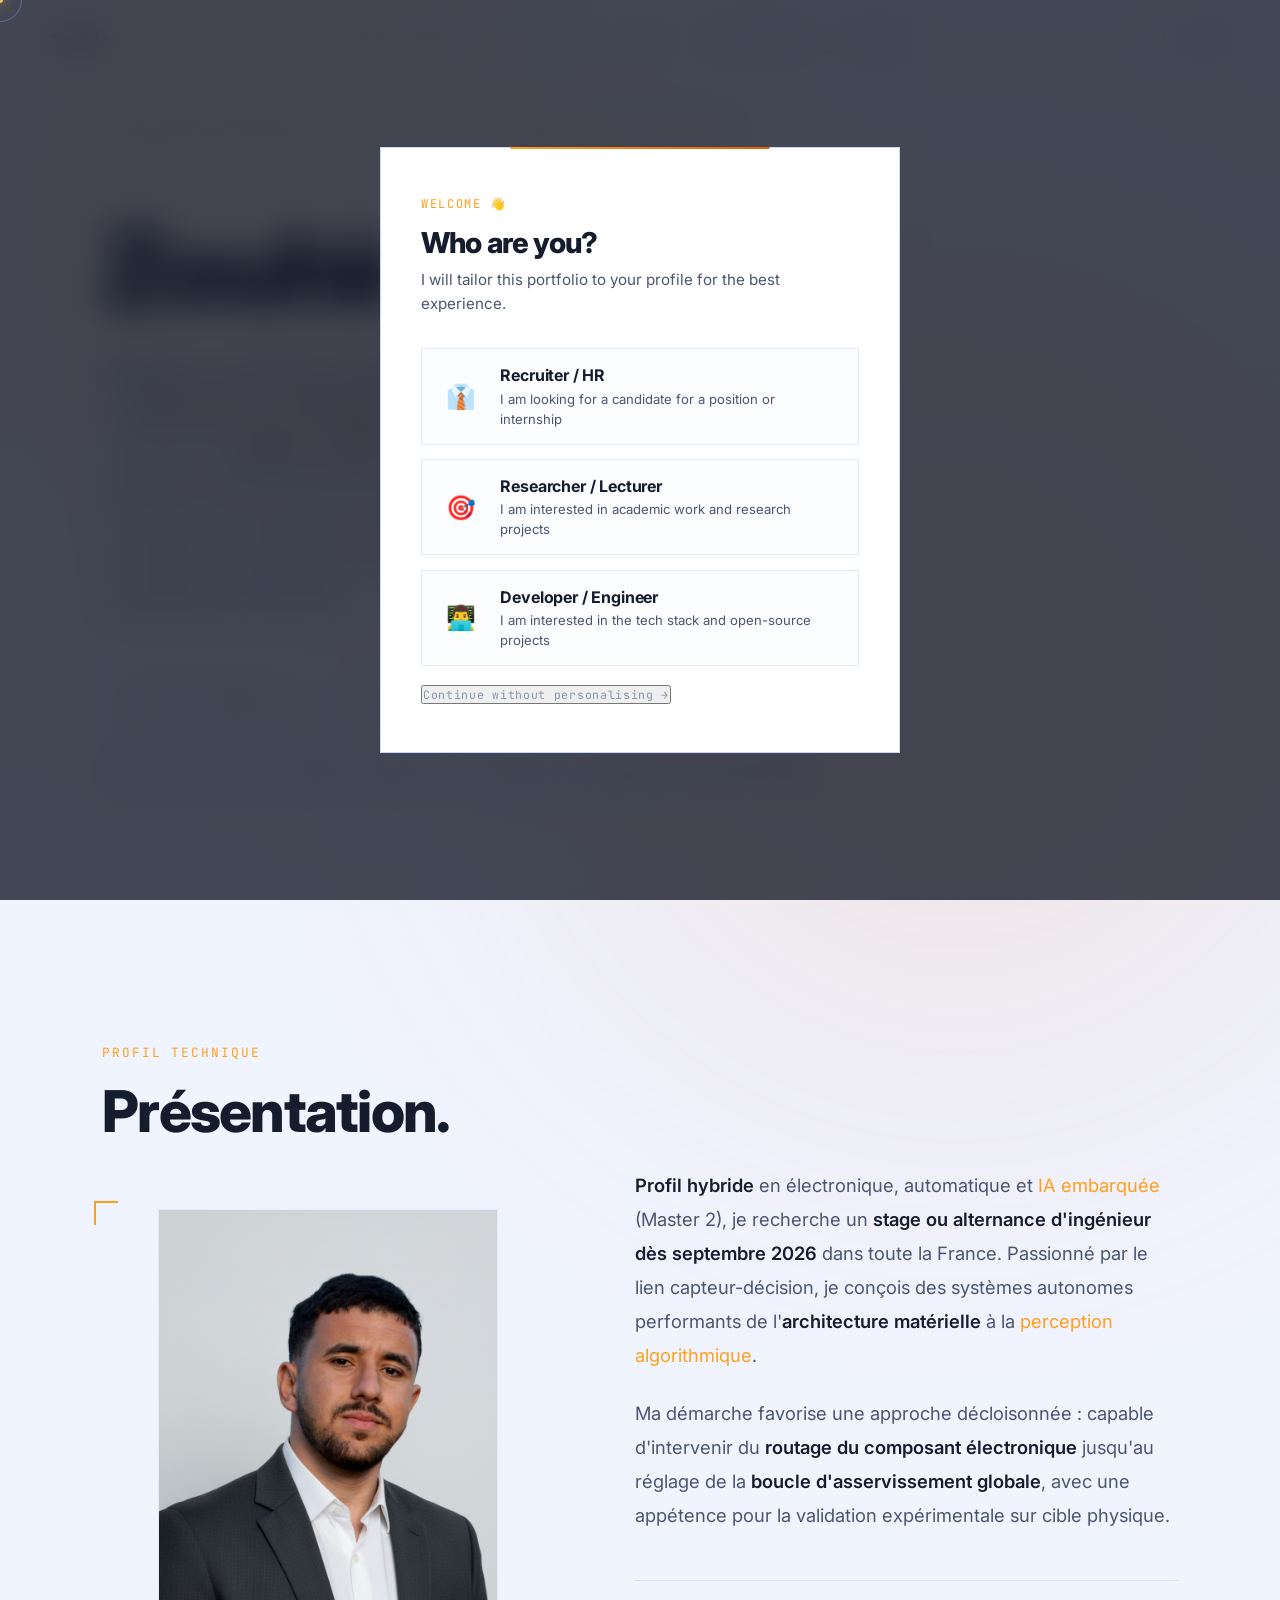
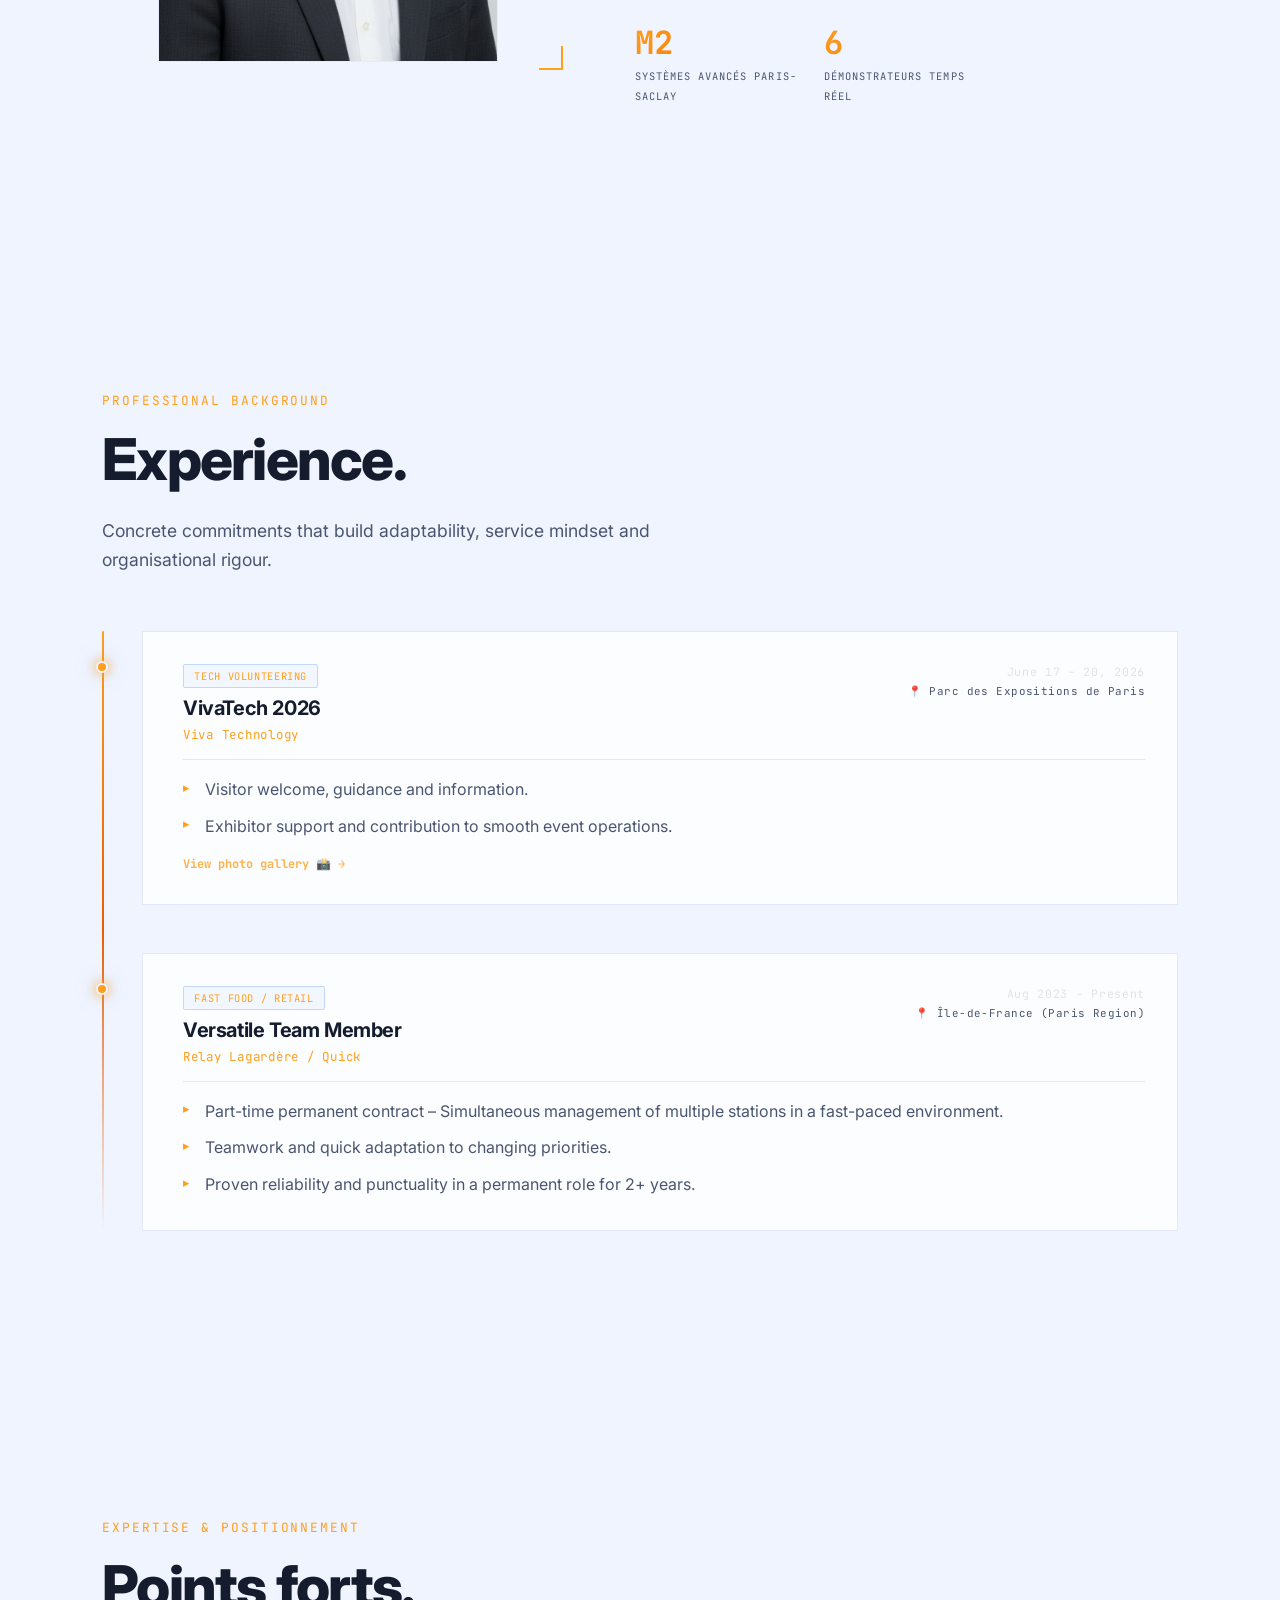
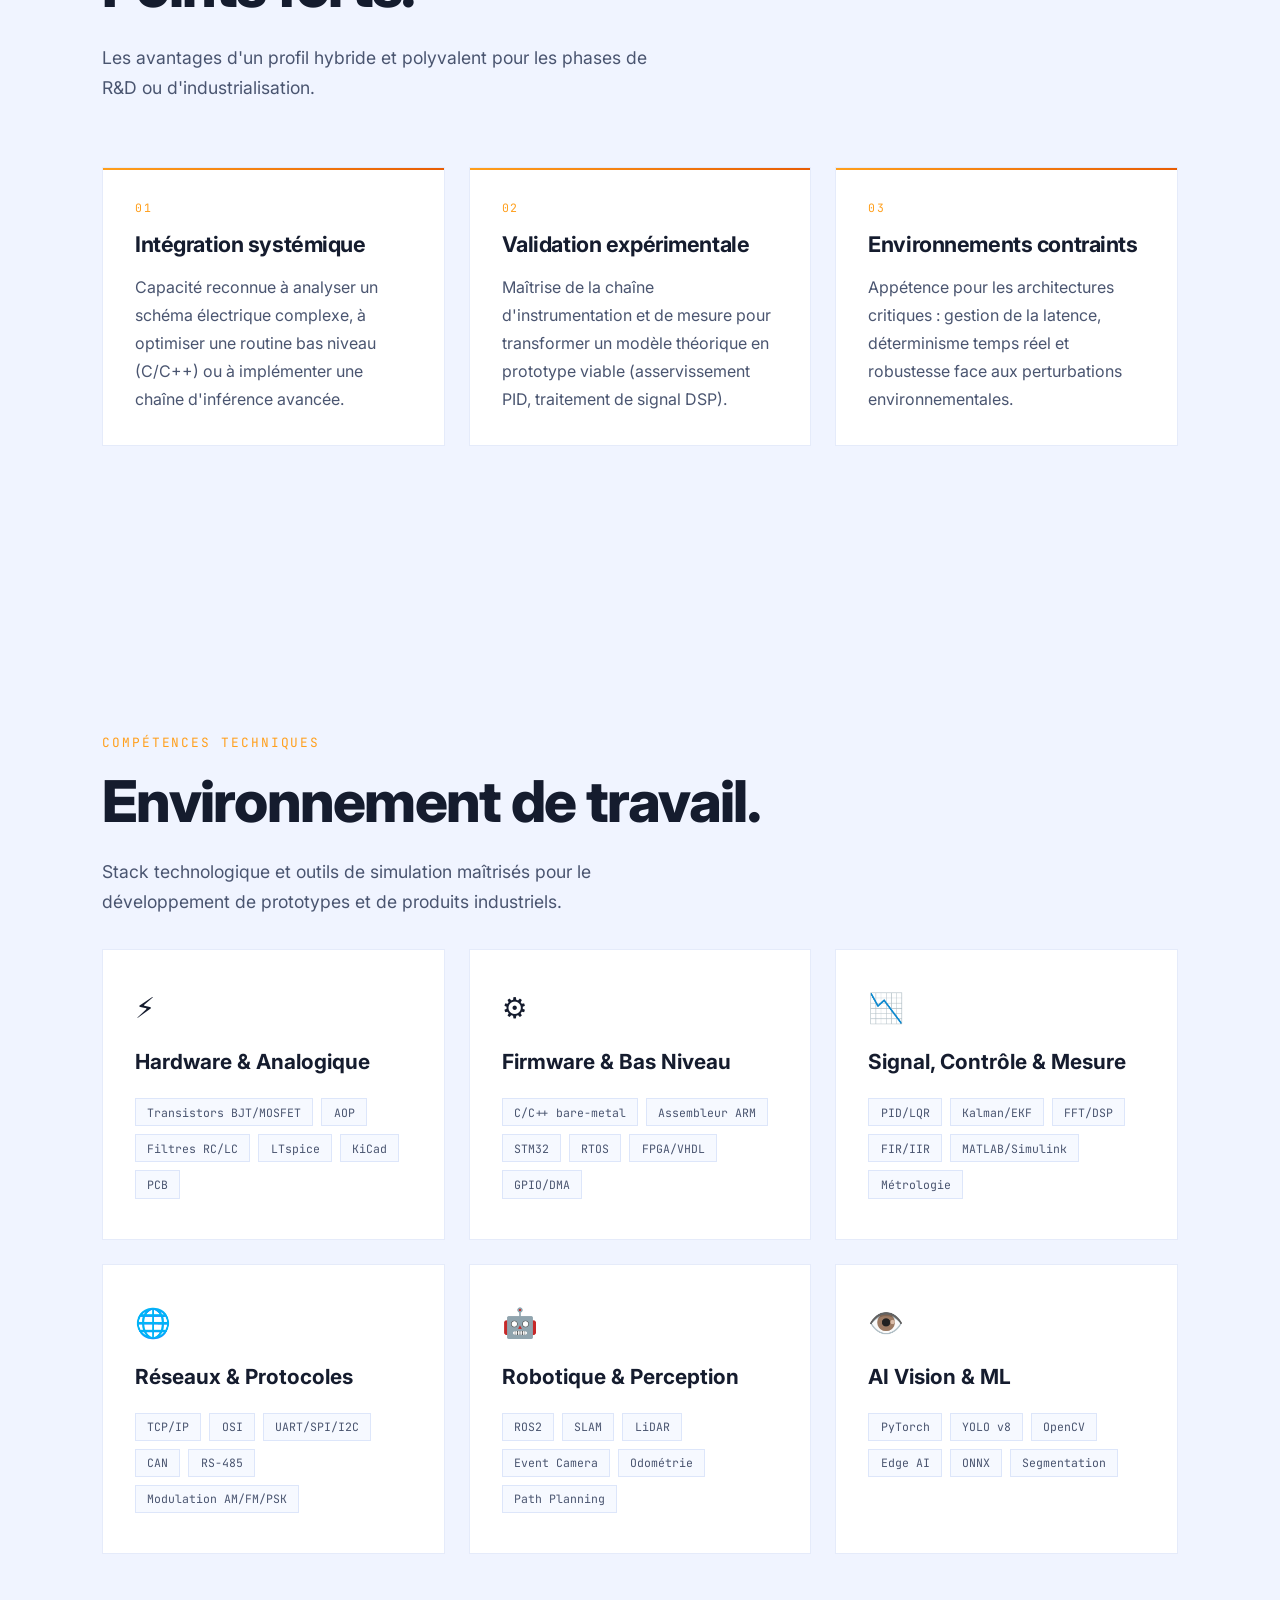
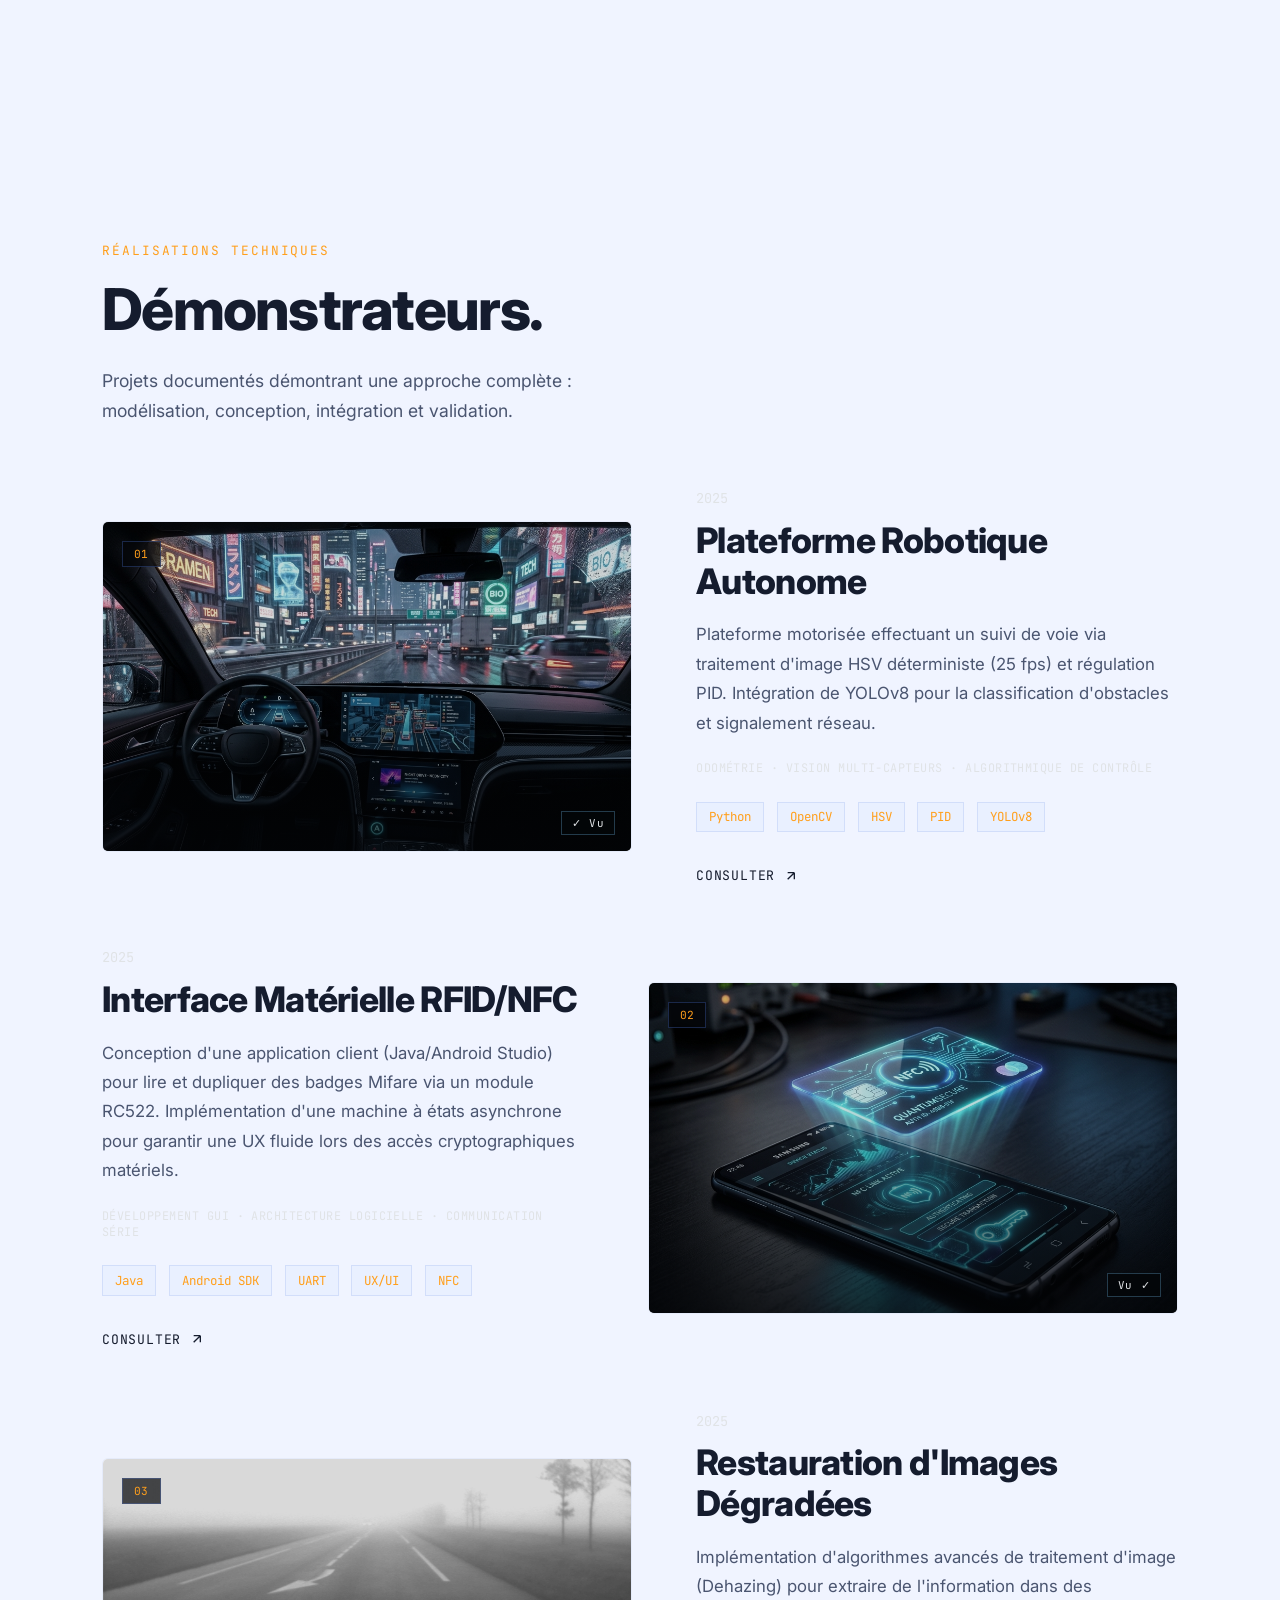
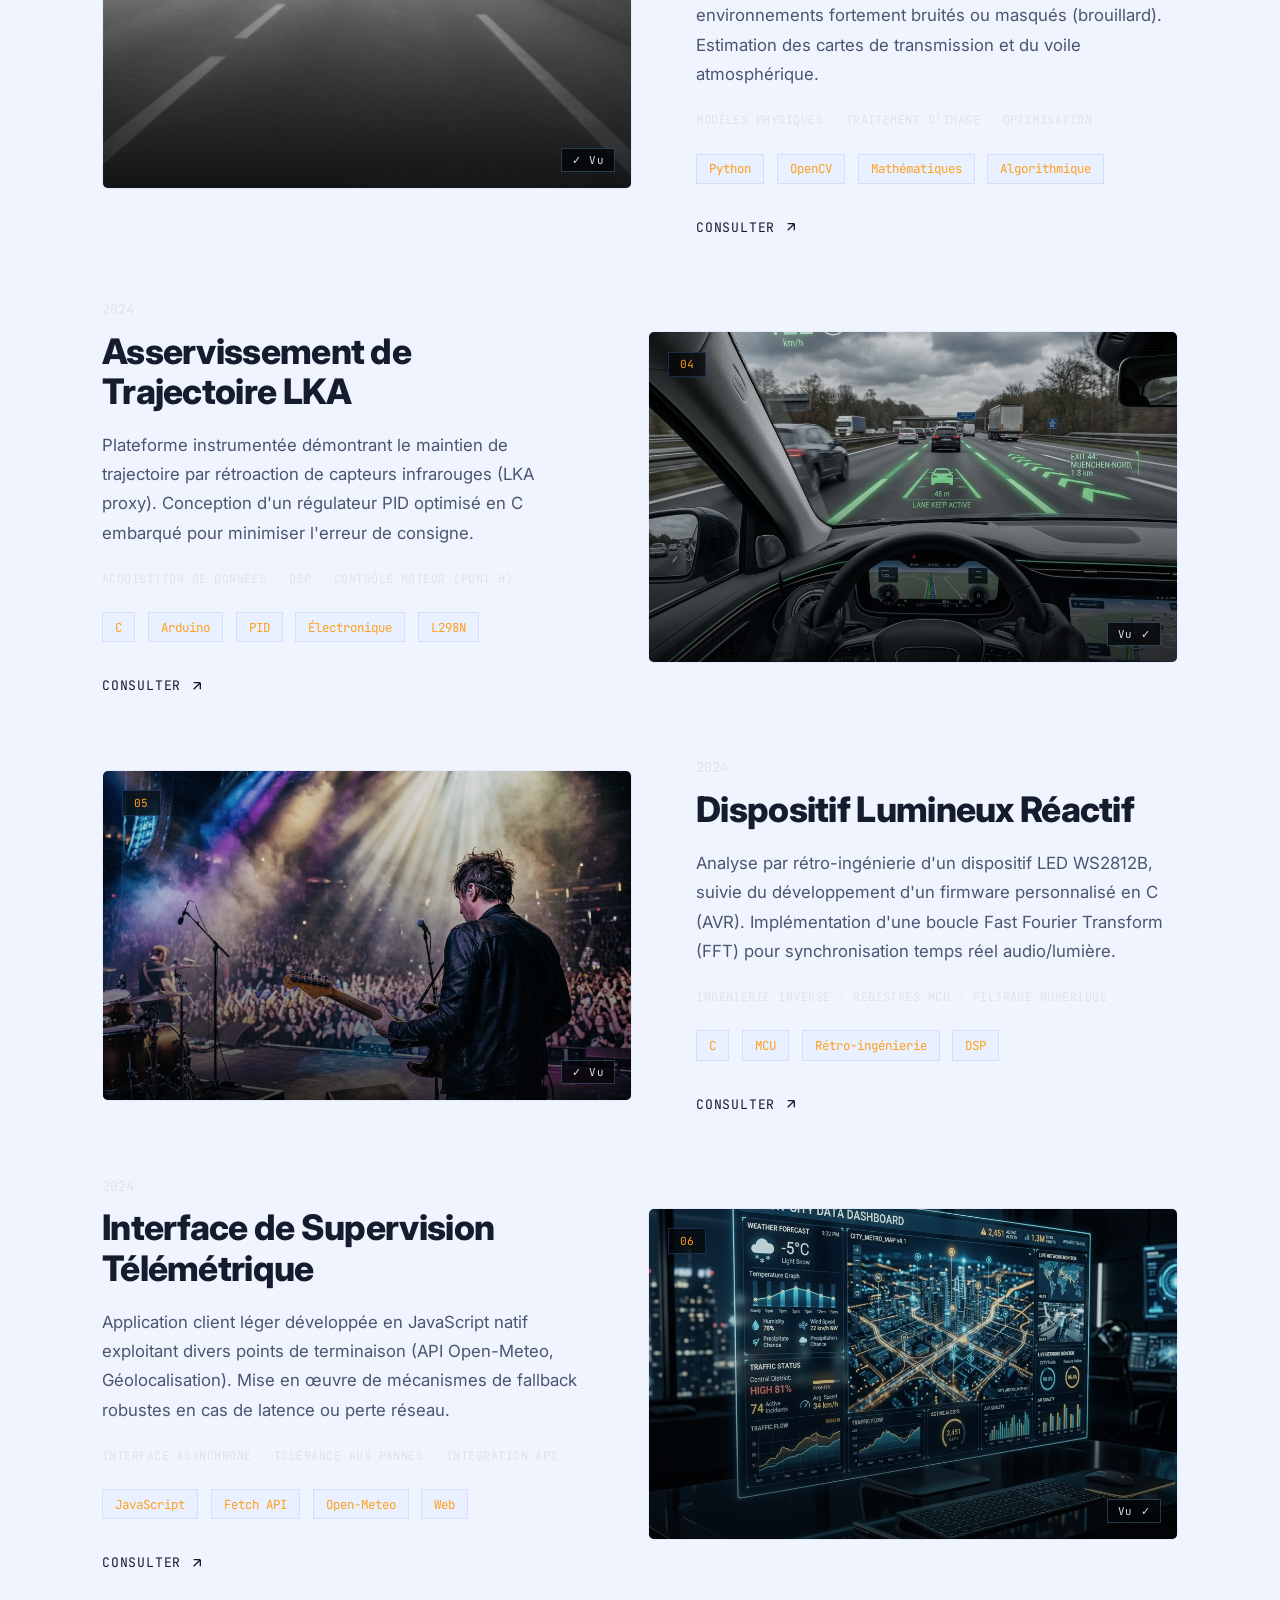
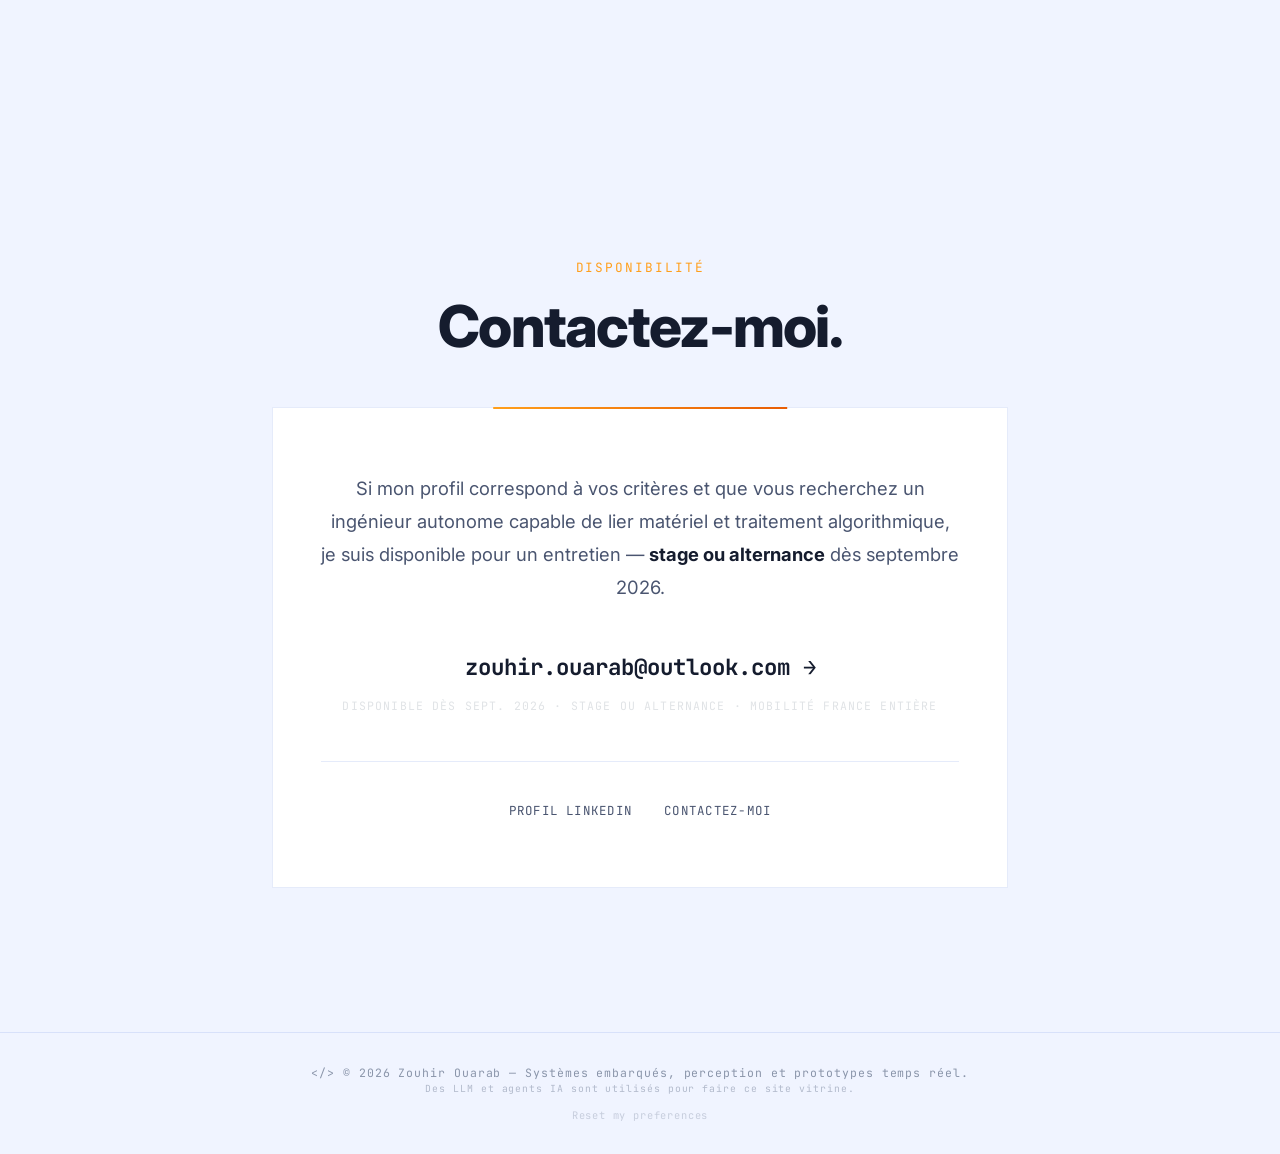
==== index.html @ 16871c66 "Profile update" ====
<!DOCTYPE html>
<html lang="fr">
<head>
<meta charset="UTF-8">
<meta name="viewport" content="width=device-width, initial-scale=1.0">
<title>Zouhir Ouarab | Stage & Alternance ingénieur embarqué, IA & robotique — Disponible sept. 2026</title>
<meta name="description" content="Zouhir Ouarab — M2 Électronique, Automatique & IA embarquée (Paris-Saclay). Recherche stage ou alternance ingénieur dès septembre 2026 partout en France. Systèmes embarqués, robotique, perception IA.">
<link rel="preconnect" href="https://fonts.googleapis.com">
<link rel="preconnect" href="https://fonts.gstatic.com" crossorigin>
<link href="https://fonts.googleapis.com/css2?family=Inter:wght@300;400;500;600;700;800;900&family=JetBrains+Mono:wght@400;500;700&display=swap" rel="stylesheet">
<style>
/*──── RESET & TOKENS ────*/
*,*::before,*::after{margin:0;padding:0;box-sizing:border-box}
:root{
  --bg:#111315;--surface:#1c1f24;--surface2:#2b2f36;
  --border:rgba(255,159,28,.15);--border2:rgba(255,159,28,.3);
  --text:#f0f2f5;--dim:#8b949e;--dim2:#484f58;
  --cyan:#ff9f1c;--green:#e0e3e6;--purple:#e85d04;
  --glow:rgba(255,159,28,.15);--glow2:rgba(232,93,4,.1);
  --grad:linear-gradient(135deg,var(--cyan),var(--purple));
  --grad2:linear-gradient(135deg,var(--cyan),var(--green));
  --sans:'Inter',system-ui,sans-serif;
  --mono:'JetBrains Mono',monospace;
  --ease:cubic-bezier(.16,1,.3,1);
  --ease2:cubic-bezier(.77,0,.175,1);
}
html{scroll-behavior:smooth;scrollbar-width:thin;scrollbar-color:var(--dim2) var(--bg)}
::-webkit-scrollbar{width:6px}
::-webkit-scrollbar-track{background:var(--bg)}
::-webkit-scrollbar-thumb{background:var(--dim2);border-radius:3px}
body{font-family:var(--sans);background:var(--bg);color:var(--text);overflow-x:hidden;cursor:none;-webkit-font-smoothing:antialiased}
a{color:inherit;text-decoration:none}
img{display:block;max-width:100%}
::selection{background:rgba(80,144,240,.3);color:#fff}
a:focus-visible,button:focus-visible{outline:2px solid var(--cyan);outline-offset:4px}

/*──── CURSOR ────*/
.cur{position:fixed;top:0;left:0;pointer-events:none;z-index:9999;mix-blend-mode:screen}
.cur-dot{width:6px;height:6px;background:var(--cyan);border-radius:50%;transform:translate(-50%,-50%);box-shadow:0 0 12px var(--cyan)}
.cur-ring{width:44px;height:44px;border:1.5px solid rgba(80,144,240,.4);border-radius:50%;transform:translate(-50%,-50%);transition:width .25s var(--ease),height .25s var(--ease),border-color .3s,background .3s}
.cur-ring.hover{width:72px;height:72px;border-color:var(--cyan);background:rgba(80,144,240,.08)}

/*──── CANVAS BG ────*/
#particles{position:fixed;inset:0;z-index:0;opacity:.6}
.noise{position:fixed;inset:0;z-index:1;pointer-events:none;opacity:.03;background-image:url("data:image/svg+xml,%3Csvg viewBox='0 0 200 200' xmlns='http://www.w3.org/2000/svg'%3E%3Cfilter id='n'%3E%3CfeTurbulence type='fractalNoise' baseFrequency='0.9' numOctaves='4' stitchTiles='stitch'/%3E%3C/filter%3E%3Crect width='100%25' height='100%25' filter='url(%23n)' opacity='1'/%3E%3C/svg%3E")}
.glow-orb{position:fixed;width:800px;height:800px;border-radius:50%;filter:blur(150px);pointer-events:none;z-index:0;opacity:.15;animation:float 20s infinite ease-in-out}
.glow-orb.a{top:-20%;left:-10%;background:var(--cyan);animation-delay:0s}
.glow-orb.b{bottom:-25%;right:-10%;background:var(--purple);animation-delay:-5s;width:900px;height:900px}
@keyframes float{0%,100%{transform:translate(0,0) scale(1)}33%{transform:translate(5%,10%) scale(1.1)}66%{transform:translate(-5%,15%) scale(0.9)}}

/*──── NAV ────*/
nav{position:fixed;top:0;left:0;right:0;z-index:100;padding:1.5rem 3rem;display:flex;align-items:center;justify-content:space-between;transition:background .4s,backdrop-filter .4s,padding .3s}
nav.scrolled{background:rgba(21,28,46,.92);backdrop-filter:blur(20px);padding:1rem 3rem;border-bottom:1px solid var(--border)}
.nav-logo{font-family:var(--mono);font-weight:700;font-size:1.1rem;letter-spacing:-.02em;color:var(--text)}
.nav-logo span{color:var(--cyan)}
.nav-links{display:flex;gap:2.5rem;list-style:none}
.nav-links a{font-family:var(--mono);font-size:.75rem;letter-spacing:.08em;text-transform:uppercase;color:var(--dim);transition:color .3s;padding:.5rem 0;position:relative}
.nav-links a::after{content:'';position:absolute;bottom:0;left:0;width:100%;height:1px;background:var(--cyan);transform:scaleX(0);transform-origin:right;transition:transform .4s var(--ease)}
.nav-links a:hover{color:var(--text)}
.nav-links a:hover::after{transform:scaleX(1);transform-origin:left}
.burger{display:none;flex-direction:column;gap:5px;background:none;border:none;padding:6px;cursor:none;z-index:200}
.burger span{display:block;width:24px;height:1.5px;background:var(--text);transition:transform .35s var(--ease),opacity .25s}
.burger.open span:nth-child(1){transform:translateY(6.5px) rotate(45deg)}
.burger.open span:nth-child(2){opacity:0;transform:scaleX(0)}
.burger.open span:nth-child(3){transform:translateY(-6.5px) rotate(-45deg)}
.mob-drawer{position:fixed;inset:0;z-index:150;background:rgba(21,28,46,.96);backdrop-filter:blur(30px);display:flex;flex-direction:column;align-items:center;justify-content:center;gap:2rem;opacity:0;pointer-events:none;transition:opacity .4s}
.mob-drawer.open{opacity:1;pointer-events:all}
.mob-drawer a{font-family:var(--mono);font-size:1.8rem;font-weight:700;letter-spacing:.05em;color:var(--text);transition:color .3s}
.mob-drawer a:hover{color:var(--cyan)}

/*──── LAYOUT ────*/
.container{max-width:1140px;margin:0 auto;padding:0 2rem}
section{position:relative;z-index:2;padding:9rem 0}
.sec-tag{font-family:var(--mono);font-size:.8rem;color:var(--cyan);letter-spacing:.15em;text-transform:uppercase;margin-bottom:1.2rem}
.sec-title{font-size:clamp(2.2rem,5vw,3.6rem);font-weight:800;letter-spacing:-.03em;line-height:1.1;margin-bottom:1.5rem}
.sec-desc{font-size:1.1rem;color:var(--dim);max-width:550px;line-height:1.7}

/*──── REVEAL ────*/
.rv{opacity:0;transform:translateY(40px);transition:opacity .9s var(--ease),transform .9s var(--ease)}
.rv.vis{opacity:1;transform:translateY(0)}
.rv-d1{transition-delay:.1s}.rv-d2{transition-delay:.2s}.rv-d3{transition-delay:.3s}
.rv-d4{transition-delay:.4s}.rv-d5{transition-delay:.5s}

/*──── HERO ────*/
#hero{min-height:100vh;display:flex;align-items:center;padding:0}
.hero-inner{width:100%}
.hero-badge{display:inline-flex;align-items:center;gap:.7rem;padding:.55rem 1.2rem;border:1px solid var(--border2);border-radius:100px;font-family:var(--mono);font-size:.78rem;color:var(--cyan);margin-bottom:2.5rem;background:rgba(80,144,240,.05)}
.hero-pulse{width:8px;height:8px;background:var(--cyan);border-radius:50%;box-shadow:0 0 10px var(--cyan);animation:pulse 2s infinite}
@keyframes pulse{0%,100%{box-shadow:0 0 0 0 rgba(80,144,240,.4)}50%{box-shadow:0 0 0 10px rgba(80,144,240,0)}}
.hero-title{font-size:clamp(3rem,8vw,6.5rem);font-weight:900;letter-spacing:-.04em;line-height:.95;margin-bottom:2rem}
.hero-title .accent{background:var(--grad);-webkit-background-clip:text;-webkit-text-fill-color:transparent;background-clip:text}
.hero-kicker{font-family:var(--mono);font-size:.78rem;letter-spacing:.12em;text-transform:uppercase;color:var(--green);margin-bottom:1rem}
.hero-sub{font-size:clamp(1rem,2vw,1.35rem);color:var(--dim);max-width:580px;line-height:1.8;margin-bottom:3.5rem}
.hero-sub em{color:var(--text);font-style:normal;font-weight:500}
.hero-btns{display:flex;gap:1.2rem;flex-wrap:wrap}
.hero-highlights{display:flex;flex-wrap:wrap;gap:.8rem;margin-top:1.6rem}
.hero-chip{font-family:var(--mono);font-size:.72rem;letter-spacing:.06em;padding:.55rem .9rem;border:1px solid var(--border);background:rgba(80,144,240,.04);color:var(--dim)}
.btn{display:inline-flex;align-items:center;gap:.6rem;font-family:var(--mono);font-size:.82rem;letter-spacing:.06em;text-transform:uppercase;padding:1rem 2.2rem;border:1px solid var(--border2);background:transparent;color:var(--text);position:relative;overflow:hidden;transition:color .4s,border-color .4s;cursor:none}
.btn::before{content:'';position:absolute;inset:0;background:var(--grad);transform:scaleX(0);transform-origin:right;transition:transform .5s var(--ease2);z-index:-1}
.btn:hover{color:var(--bg);border-color:transparent;font-weight:700}
.btn:hover::before{transform:scaleX(1);transform-origin:left}
.btn-ghost{border-color:var(--dim2);color:var(--dim)}
.btn-ghost:hover{color:var(--bg)}
.hero-scroll{position:absolute;bottom:3rem;left:50%;transform:translateX(-50%);display:flex;flex-direction:column;align-items:center;gap:.8rem}
.hero-scroll span{font-family:var(--mono);font-size:.6rem;letter-spacing:.3em;color:var(--dim2);text-transform:uppercase}
.scroll-bar{width:1px;height:40px;background:linear-gradient(var(--cyan),transparent);animation:scrollP 2s infinite}
@keyframes scrollP{0%,100%{opacity:.3;transform:scaleY(1)}50%{opacity:1;transform:scaleY(1.3)}}

/*──── ABOUT ────*/
.about-grid{display:grid;grid-template-columns:1fr 1.2fr;gap:5rem;align-items:center}
.about-visual{position:relative}
.about-frame{aspect-ratio:3/4;background:var(--surface);border:1px solid var(--border);position:relative;overflow:hidden;max-width:340px;margin:0 auto}
.about-frame img{width:100%;height:100%;object-fit:cover;object-position:center top;filter:none}
.about-frame::after{content:none}
.about-corners{position:absolute;inset:-8px;pointer-events:none}
.about-corners::before,.about-corners::after{content:'';position:absolute;width:24px;height:24px;border:2px solid var(--cyan)}
.about-corners::before{top:0;left:0;border-right:none;border-bottom:none}
.about-corners::after{bottom:0;right:0;border-left:none;border-top:none}
.about-tag{position:absolute;bottom:1.2rem;left:1.2rem;font-family:var(--mono);font-size:.7rem;color:var(--cyan);padding:.4rem .8rem;background:rgba(3,5,8,.8);border:1px solid var(--border2)}
.about-text{font-size:1.15rem;color:var(--dim);line-height:1.85;margin-bottom:1.5rem}
.about-text strong{color:var(--text);font-weight:600}
.about-text em{color:var(--cyan);font-style:normal}
.about-stats{display:grid;grid-template-columns:repeat(3,1fr);gap:1.5rem;margin-top:3rem;padding-top:2.5rem;border-top:1px solid var(--border)}
.stat-val{font-family:var(--mono);font-size:2rem;font-weight:700;background:var(--grad);-webkit-background-clip:text;background-clip:text;-webkit-text-fill-color:transparent;display:block}
.stat-lbl{font-family:var(--mono);font-size:.65rem;color:var(--dim);letter-spacing:.1em;text-transform:uppercase;margin-top:.3rem}

/*──── DIFFERENCE ────*/
.diff-grid{display:grid;grid-template-columns:repeat(3,1fr);gap:1.5rem}
.diff-card{background:var(--surface);border:1px solid var(--border);padding:2rem;position:relative;overflow:hidden}
.diff-card::before{content:'';position:absolute;top:0;left:0;right:0;height:2px;background:var(--grad)}
.diff-num{display:block;font-family:var(--mono);font-size:.72rem;letter-spacing:.14em;color:var(--cyan);margin-bottom:1rem}
.diff-title{font-size:1.35rem;font-weight:700;letter-spacing:-.02em;margin-bottom:1rem}
.diff-desc{font-size:1rem;color:var(--dim);line-height:1.75}

/*──── EXPERIENCES ────*/
#experiences{padding:9rem 0}
.exp-timeline{position:relative;margin-top:3.5rem;padding-left:2.5rem}
.exp-timeline::before{content:'';position:absolute;top:0;bottom:0;left:0;width:2px;background:linear-gradient(to bottom,var(--cyan),var(--purple),transparent);border-radius:2px}
.exp-item{position:relative;margin-bottom:3rem;padding:2rem 2rem 2rem 2.5rem;background:rgba(30,38,61,.6);border:1px solid var(--border);backdrop-filter:blur(16px);-webkit-backdrop-filter:blur(16px);transition:transform .4s var(--ease),border-color .4s,box-shadow .4s}
.exp-item:last-child{margin-bottom:0}
.exp-item::before{content:'';position:absolute;top:1.8rem;left:-2.95rem;width:12px;height:12px;background:var(--cyan);border-radius:50%;border:2px solid var(--bg);box-shadow:0 0 12px var(--cyan),0 0 24px rgba(80,144,240,.3);transition:box-shadow .4s}
.exp-item:hover{transform:translateX(6px);border-color:var(--border2);box-shadow:0 8px 40px rgba(80,144,240,.08)}
.exp-item:hover::before{box-shadow:0 0 18px var(--cyan),0 0 40px rgba(80,144,240,.5)}
.exp-header{display:flex;align-items:flex-start;justify-content:space-between;gap:1rem;flex-wrap:wrap;margin-bottom:1rem}
.exp-title-block{flex:1}
.exp-role{font-size:1.25rem;font-weight:700;letter-spacing:-.02em;margin-bottom:.35rem;color:var(--text)}
.exp-org{font-family:var(--mono);font-size:.78rem;color:var(--cyan);letter-spacing:.06em}
.exp-meta{display:flex;flex-direction:column;align-items:flex-end;gap:.3rem;flex-shrink:0}
.exp-date{font-family:var(--mono);font-size:.72rem;color:var(--green);letter-spacing:.06em;white-space:nowrap}
.exp-location{font-family:var(--mono);font-size:.68rem;color:var(--dim);letter-spacing:.04em;white-space:nowrap}
.exp-badge{display:inline-block;font-family:var(--mono);font-size:.65rem;padding:.25rem .65rem;border:1px solid rgba(80,144,240,.3);background:rgba(80,144,240,.06);color:var(--cyan);border-radius:2px;margin-bottom:.5rem;letter-spacing:.06em;text-transform:uppercase}
.exp-divider{height:1px;background:var(--border);margin:.8rem 0 1rem}
.exp-bullets{list-style:none;display:flex;flex-direction:column;gap:.6rem}
.exp-bullets li{font-size:1rem;color:var(--dim);line-height:1.7;padding-left:1.4rem;position:relative}
.exp-bullets li::before{content:'▸';position:absolute;left:0;color:var(--cyan);font-size:.8rem;top:.05em}
@media(max-width:600px){.exp-timeline{padding-left:1.8rem}.exp-header{flex-direction:column}.exp-meta{align-items:flex-start}}

/*──── SKILLS ────*/
.skills-grid{display:grid;grid-template-columns:repeat(3,1fr);gap:1.5rem}
@media(min-width:601px) and (max-width:900px){.skills-grid{grid-template-columns:repeat(2,1fr)}}
.sk-card{background:var(--surface);border:1px solid var(--border);padding:2.5rem 2rem;position:relative;overflow:hidden;transition:transform .4s var(--ease),border-color .4s}
.sk-card::before{content:'';position:absolute;top:0;left:0;right:0;height:2px;background:var(--grad);transform:scaleX(0);transform-origin:left;transition:transform .5s var(--ease)}
.sk-card:hover{transform:translateY(-6px);border-color:var(--border2)}
.sk-card:hover::before{transform:scaleX(1)}
.sk-icon{font-size:1.8rem;margin-bottom:1.5rem;display:block}
.sk-name{font-size:1.3rem;font-weight:700;margin-bottom:.3rem}
.sk-tags{display:flex;flex-wrap:wrap;gap:.5rem;margin-top:1.5rem}
.sk-tag{font-family:var(--mono);font-size:.72rem;padding:.35rem .7rem;background:rgba(80,144,240,.05);border:1px solid var(--border);color:var(--dim);transition:color .3s,border-color .3s}
.sk-card:hover .sk-tag{border-color:var(--border2);color:var(--text)}

/*──── PROJECTS ────*/
.proj-list{display:flex;flex-direction:column;gap:6rem}
.proj{display:grid;grid-template-columns:1.1fr 1fr;gap:4rem;align-items:center}
.proj:nth-child(even){direction:rtl}
.proj:nth-child(even) .proj-info{direction:ltr}
.proj-visual{position:relative;aspect-ratio:16/10;background:var(--surface);border:1px solid var(--border);overflow:hidden;border-radius:6px}
.proj-visual img{width:100%;height:100%;object-fit:cover;filter:saturate(.8) brightness(.85);transition:filter .6s var(--ease),transform .6s var(--ease)}
.proj:hover .proj-visual img{filter:saturate(1) brightness(1);transform:scale(1.04)}
.proj-visual::after{content:'';position:absolute;inset:0;background:linear-gradient(0deg,rgba(3,5,8,.7) 0%,transparent 60%);transition:opacity .4s}
.proj:hover .proj-visual::after{opacity:.3}
.proj-num{position:absolute;top:1.2rem;left:1.2rem;font-family:var(--mono);font-size:.7rem;color:var(--cyan);padding:.3rem .7rem;background:rgba(3,5,8,.7);border:1px solid var(--border2);z-index:2;backdrop-filter:blur(8px)}
.proj-year{font-family:var(--mono);font-size:.85rem;color:var(--green);margin-bottom:.8rem;display:block}
.proj-title{font-size:2.2rem;font-weight:800;letter-spacing:-.02em;margin-bottom:1.2rem;line-height:1.15}
.proj-desc{font-size:1.05rem;color:var(--dim);line-height:1.75;margin-bottom:1.8rem}
.proj-proof{font-family:var(--mono);font-size:.74rem;letter-spacing:.04em;text-transform:uppercase;color:var(--green);margin:-.4rem 0 1.6rem}
.proj-tech{display:flex;flex-wrap:wrap;gap:.8rem;margin-bottom:2rem}
.proj-tech span{font-family:var(--mono);font-size:.78rem;color:var(--cyan);padding:.35rem .75rem;border:1px solid var(--border);background:rgba(80,144,240,.04);transition:border-color .3s}
.proj:hover .proj-tech span{border-color:var(--border2)}
.proj-link{font-family:var(--mono);font-size:.82rem;color:var(--text);letter-spacing:.06em;text-transform:uppercase;display:inline-flex;align-items:center;gap:.5rem;transition:color .3s}
.proj-link:hover{color:var(--cyan)}
.proj-link svg{width:16px;height:16px;stroke:currentColor;fill:none;stroke-width:2;transition:transform .3s}
.proj-link:hover svg{transform:translate(3px,-3px)}

/*──── CONTACT ────*/
#contact .container{max-width:800px;text-align:center}
.contact-card{background:var(--surface);border:1px solid var(--border);padding:4rem 3rem;position:relative;margin-top:3rem}
.contact-card::before{content:'';position:absolute;top:-1px;left:50%;transform:translateX(-50%);width:40%;height:2px;background:var(--grad)}
.contact-desc{font-size:1.15rem;color:var(--dim);line-height:1.8;margin-bottom:3rem}
.contact-email{font-family:var(--mono);font-size:1.4rem;font-weight:700;display:inline-flex;align-items:center;gap:.8rem;transition:color .3s}
.contact-email:hover{color:var(--cyan)}
.contact-meta{margin-top:1rem;font-family:var(--mono);font-size:.72rem;letter-spacing:.1em;text-transform:uppercase;color:var(--green)}
.contact-socials{display:flex;justify-content:center;gap:2rem;margin-top:3rem;padding-top:2.5rem;border-top:1px solid var(--border)}
.soc-link{font-family:var(--mono);font-size:.78rem;color:var(--dim);letter-spacing:.1em;text-transform:uppercase;position:relative;padding-bottom:4px;transition:color .3s}
.soc-link::after{content:'';position:absolute;bottom:0;left:0;width:100%;height:1px;background:var(--cyan);transform:scaleX(0);transform-origin:right;transition:transform .4s var(--ease)}
.soc-link:hover{color:var(--text)}
.soc-link:hover::after{transform:scaleX(1);transform-origin:left}

/*──── FOOTER ────*/
footer{position:relative;z-index:2;border-top:1px solid var(--border);padding:2rem 0;text-align:center;font-family:var(--mono);font-size:.72rem;color:var(--dim2);letter-spacing:.08em}
.footer-reset{display:inline-block;margin-top:.8rem;font-family:var(--mono);font-size:.65rem;color:var(--dim2);letter-spacing:.08em;border:none;background:none;cursor:pointer;opacity:.4;transition:opacity .3s}
.footer-reset:hover{opacity:1;color:var(--cyan)}

/*──── LIGHT THEME ────*/
:root.light{
  --bg:#f0f4ff;--surface:#ffffff;--surface2:#e8eef8;
  --border:rgba(80,120,220,.15);--border2:rgba(80,120,220,.3);
  --text:#151c2e;--dim:#4a5570;--dim2:#8a95aa;
  --glow:rgba(80,120,220,.1);
}
:root.light body{background:var(--bg);color:var(--text)}
:root.light nav.scrolled{background:rgba(240,244,255,.95)}
:root.light .mob-drawer{background:rgba(240,244,255,.98)}
:root.light .exp-item{background:rgba(255,255,255,.8)}
:root.light .sk-card,.light .diff-card,.light .contact-card{background:var(--surface)}
:root.light #particles{opacity:.25}
:root.light .glow-orb{opacity:.08}

/*──── NAV CONTROLS (theme + lang) ────*/
.nav-controls{display:flex;align-items:center;gap:.6rem;margin-left:1.5rem}
.nav-ctrl-btn{font-family:var(--mono);font-size:.7rem;letter-spacing:.06em;padding:.4rem .75rem;border:1px solid var(--border2);background:transparent;color:var(--dim);cursor:pointer;transition:color .3s,border-color .3s,background .3s;border-radius:3px}
.nav-ctrl-btn:hover,.nav-ctrl-btn.active{color:var(--cyan);border-color:var(--cyan);background:rgba(80,144,240,.06)}
.nav-ctrl-btn.lang-active{color:var(--green);border-color:var(--green);background:rgba(112,184,232,.06)}

/*──── PROFILE MODAL ────*/
#profile-modal{position:fixed;inset:0;z-index:5000;display:flex;align-items:center;justify-content:center;background:rgba(10,14,28,.75);backdrop-filter:blur(20px);opacity:0;pointer-events:none;transition:opacity .5s var(--ease)}
#profile-modal.open{opacity:1;pointer-events:all}
.pm-card{background:var(--surface);border:1px solid var(--border2);padding:3rem 2.5rem;max-width:520px;width:90%;position:relative;transform:translateY(30px) scale(.97);transition:transform .5s var(--ease)}
#profile-modal.open .pm-card{transform:translateY(0) scale(1)}
.pm-card::before{content:'';position:absolute;top:-1px;left:50%;transform:translateX(-50%);width:50%;height:2px;background:var(--grad)}
.pm-greeting{font-family:var(--mono);font-size:.75rem;color:var(--cyan);letter-spacing:.14em;text-transform:uppercase;margin-bottom:.8rem}
.pm-title{font-size:1.8rem;font-weight:800;letter-spacing:-.03em;margin-bottom:.5rem}
.pm-sub{font-size:.95rem;color:var(--dim);line-height:1.6;margin-bottom:2rem}
.pm-options{display:flex;flex-direction:column;gap:.9rem}
.pm-opt{display:flex;align-items:center;gap:1.2rem;padding:1rem 1.2rem;border:1px solid var(--border);background:rgba(80,144,240,.02);cursor:pointer;transition:border-color .3s,background .3s,transform .3s var(--ease)}
.pm-opt:hover{border-color:var(--border2);background:rgba(80,144,240,.06);transform:translateX(6px)}
.pm-opt-icon{font-size:1.5rem;width:40px;text-align:center;flex-shrink:0}
.pm-opt-text strong{display:block;font-size:1rem;font-weight:700;letter-spacing:-.01em;margin-bottom:.15rem}
.pm-opt-text span{font-size:.82rem;color:var(--dim)}
.pm-skip{display:block;text-align:center;margin-top:1.2rem;font-family:var(--mono);font-size:.72rem;color:var(--dim2);cursor:pointer;letter-spacing:.06em;transition:color .3s}
.pm-skip:hover{color:var(--dim)}

/*──── RETURN TOAST (REMOVED) ────*/

/*──── ADAPTIVE INTERFACES (SILENT HIGHLIGHT) ────*/
body[data-profile="tech"] .hl-tech,
body[data-profile="manager"] .hl-manager,
body[data-profile="rh"] .hl-rh {
  font-weight: 700;
  color: var(--cyan);
  text-shadow: 0 0 10px rgba(80,144,240,0.4);
  background: rgba(80,144,240,0.1);
  border-color: rgba(80,144,240,0.4);
}
:root.light body[data-profile="tech"] .hl-tech,
:root.light body[data-profile="manager"] .hl-manager,
:root.light body[data-profile="rh"] .hl-rh {
  color: #0b57d0;
  background: rgba(11,87,208,0.08);
  border-color: rgba(11,87,208,0.3);
}

/* Adaptive Content Reordering */
.proj-list { display: flex; flex-direction: column; gap: 4rem; }
body[data-profile="manager"] .proj[data-cat="sys"] { order: -1; }
body[data-profile="tech"] .proj[data-cat="hw"] { order: -1; }

/*──── VIVATECH MODAL & GALLERY ────*/
.clickable-exp { cursor: pointer; transition: transform 0.3s var(--ease), border-color 0.3s, box-shadow 0.3s; position: relative; }
.clickable-exp:hover { transform: translateY(-3px); border-color: var(--cyan); background: rgba(80,144,240,0.03); box-shadow: 0 10px 30px rgba(0,0,0,0.2); }
.clickable-exp .exp-org { display: flex; align-items: center; gap: 0.5rem; }
.viva-logo { height: 16px; object-fit: contain; background: white; padding: 2px; border-radius: 2px; }
.viva-hint { display: inline-block; margin-top: 1rem; font-family: var(--mono); font-size: 0.75rem; color: var(--cyan); font-weight: 700; opacity: 0.8; transition: opacity 0.3s; }
.clickable-exp:hover .viva-hint { opacity: 1; }
.viva-hint::after { content: " →"; }

#vivatech-modal { position:fixed; inset:0; z-index:5000; display:flex; align-items:center; justify-content:center; background:rgba(10,14,28,.85); backdrop-filter:blur(10px); opacity:0; pointer-events:none; transition:opacity .4s ease; padding: 2rem; }
#vivatech-modal.open { opacity:1; pointer-events:all; }
.viva-content { background: var(--surface); border: 1px solid var(--border2); width: 100%; max-width: 900px; max-height: 90vh; overflow-y: auto; padding: 3rem; position: relative; transform: translateY(20px); transition: transform .4s ease; }
#vivatech-modal.open .viva-content { transform: translateY(0); }
.viva-close { position: absolute; top: 1.5rem; right: 1.5rem; background: none; border: none; color: var(--dim); font-size: 1.5rem; cursor: pointer; transition: color 0.3s; }
.viva-close:hover { color: var(--text); }
.viva-grid { display: grid; grid-template-columns: repeat(auto-fit, minmax(250px, 1fr)); gap: 1.5rem; margin-top: 2.5rem; }
.viva-item { border: 1px solid var(--border); background: var(--bg); padding: 1rem; transition: transform 0.3s; }
.viva-item:hover { transform: translateY(-5px); }
.viva-item img { width: 100%; height: 180px; object-fit: cover; margin-bottom: 1rem; border: 1px solid var(--border2); }
.viva-item h4 { font-size: 1.1rem; margin-bottom: 0.5rem; color: var(--text); }
.viva-item p { font-size: 0.85rem; color: var(--dim); line-height: 1.5; }

/*──── SEEN / NOUVEAU BADGES ────*/
.proj.seen .proj-visual::before{content:'✓ Vu';position:absolute;bottom:1rem;right:1rem;z-index:3;font-family:var(--mono);font-size:.68rem;color:var(--green);padding:.25rem .6rem;background:rgba(3,5,8,.8);border:1px solid rgba(112,184,232,.3);letter-spacing:.06em}
.badge-new{display:inline-flex;align-items:center;gap:.4rem;font-family:var(--mono);font-size:.65rem;color:#f0b429;border:1px solid rgba(240,180,41,.4);background:rgba(240,180,41,.08);padding:.2rem .6rem;border-radius:2px;letter-spacing:.06em;text-transform:uppercase;animation:newPulse 2.5s infinite;margin-left:.6rem;vertical-align:middle}
@keyframes newPulse{0%,100%{opacity:1}50%{opacity:.6}}

/*──── MOBILE ────*/
@media(pointer:coarse){
  body,*{cursor:auto!important}
  .cur{display:none}
}
@media(max-width:900px){
  .nav-links{display:none}
  .burger{display:flex}
  .nav-controls{margin-left:.5rem}
  .about-grid{grid-template-columns:1fr;gap:3rem}
  .about-visual{max-width:100%}
  .diff-grid{grid-template-columns:1fr}
  .skills-grid{grid-template-columns:1fr}
  .proj,.proj:nth-child(even){grid-template-columns:1fr;direction:ltr}
}
@media(max-width:600px){
  nav{padding:1rem 1.2rem}
  nav.scrolled{padding:.8rem 1.2rem}
  section{padding:5rem 0}
  .container{padding:0 1.2rem}
  .hero-title{font-size:clamp(2.5rem,10vw,3.5rem)}
  .hero-highlights{gap:.6rem}
  .hero-chip{width:100%;text-align:center}
  .about-stats{grid-template-columns:repeat(3,1fr);gap:.8rem}
  .stat-val{font-size:1.4rem}
  .contact-card{padding:2.5rem 1.5rem}
  .contact-email{font-size:1rem}
  .contact-socials{flex-direction:column;align-items:center;gap:1rem}
  #return-toast{bottom:1rem;right:1rem;left:1rem;max-width:none}
  .pm-card{padding:2rem 1.4rem}
}
</style>
</head>
<body>

<!-- BG layers -->
<canvas id="particles"></canvas>
<div class="noise"></div>
<div class="glow-orb a"></div>
<div class="glow-orb b"></div>

<!-- Cursor -->
<div class="cur cur-dot" id="cDot"></div>
<div class="cur cur-ring" id="cRing"></div>

<!-- Nav -->
<nav id="nav">
  <a href="#" class="nav-logo">zouhir<span>.</span></a>
  <ul class="nav-links">
    <li><a href="#about" data-i18n="nav.profil">Profil Technique</a></li>
    <li><a href="#experiences" data-i18n="nav.exp">Expériences</a></li>
    <li><a href="#skills" data-i18n="nav.skills">Outils</a></li>
    <li><a href="#projects" data-i18n="nav.projects">Démonstrateurs</a></li>
    <li><a href="#contact" data-i18n="nav.contact">Contact</a></li>
  </ul>
  <div class="nav-controls">
    <button class="nav-ctrl-btn" id="themeBtn" title="Changer le thème" aria-label="Toggle theme">☀️</button>
    <button class="nav-ctrl-btn" id="langBtn" title="Switch language" aria-label="Toggle language">EN</button>
  </div>
  <button class="burger" id="burger" aria-label="Menu"><span></span><span></span><span></span></button>
</nav>
<div class="mob-drawer" id="drawer">
  <a href="#about" class="dl" data-i18n="nav.profil">Profil Technique</a>
  <a href="#experiences" class="dl" data-i18n="nav.exp">Expériences</a>
  <a href="#skills" class="dl" data-i18n="nav.skills">Outils</a>
  <a href="#projects" class="dl" data-i18n="nav.projects">Démonstrateurs</a>
  <a href="#contact" class="dl" data-i18n="nav.contact">Contact</a>
</div>

<!-- PROFILE MODAL -->
<div id="profile-modal" role="dialog" aria-modal="true" aria-labelledby="pm-title">
  <div class="pm-card">
    <div class="pm-greeting" data-i18n="modal.greeting">Bienvenue 👋</div>
    <h2 class="pm-title" id="pm-title" data-i18n="modal.title">Qui êtes-vous ?</h2>
    <p class="pm-sub" data-i18n="modal.sub">Je vais adapter ce portfolio à votre profil pour une expérience optimale.</p>
    <div class="pm-options">
      <div class="pm-opt" data-profile="rh" role="button" tabindex="0">
        <div class="pm-opt-icon">👔</div>
        <div class="pm-opt-text"><strong data-i18n="modal.opt1.title">Recruteur / RH</strong><span data-i18n="modal.opt1.sub">Je cherche l'adéquation profil/poste et la fiabilité</span></div>
      </div>
      <div class="pm-opt" data-profile="manager" role="button" tabindex="0">
        <div class="pm-opt-icon">🎯</div>
        <div class="pm-opt-text"><strong data-i18n="modal.opt2.title">Pilote de Projet / Manager</strong><span data-i18n="modal.opt2.sub">Je cherche une vision système et le respect du CDC</span></div>
      </div>
      <div class="pm-opt" data-profile="tech" role="button" tabindex="0">
        <div class="pm-opt-icon">👨‍💻</div>
        <div class="pm-opt-text"><strong data-i18n="modal.opt3.title">Tech Lead / Ingénieur</strong><span data-i18n="modal.opt3.sub">Je m'intéresse à l'architecture logicielle et matérielle</span></div>
      </div>
    </div>
    <button class="pm-skip" id="pm-skip" data-i18n="modal.skip">Continuer sans personnaliser →</button>
  </div>
</div>

<!-- VIVATECH MODAL -->
<div id="vivatech-modal" aria-hidden="true">
  <div class="viva-content">
    <button class="viva-close" id="viva-close" aria-label="Fermer">✕</button>
    <div class="sec-tag rv" data-i18n="viva.modal.tag">Immersion Technologique</div>
    <h2 class="pm-title" data-i18n="viva.modal.title">Galerie VivaTech 2026</h2>
    <p class="pm-sub" data-i18n="viva.modal.sub">Découverte des dernières innovations en robotique, IA et systèmes embarqués lors du plus grand salon européen de la tech.</p>
    
    <div class="viva-grid">
      <!-- Item 1 -->
      <div class="viva-item">
        <img src="viva_badge_vt.png" alt="Tech Up - VivaTech" onerror="this.src='[data-uri]'">
        <h4 data-i18n="viva.item1.title">Tech Up - VivaTech</h4>
        <p data-i18n="viva.item1.desc">Bénévole pour l'édition 2026, au cœur de l'innovation technologique européenne.</p>
      </div>
      <!-- Item 2 -->
      <div class="viva-item">
        <img src="viva_me.jpg" alt="Rencontres & Découvertes" onerror="this.src='[data-uri]'">
        <h4 data-i18n="viva.item2.title">Rencontres & Découvertes</h4>
        <p data-i18n="viva.item2.desc">Échange enrichissant avec les acteurs de la tech, startups et professionnels de l'embarqué.</p>
      </div>
      <!-- Item 3 -->
      <div class="viva-item">
        <img src="https://upload.wikimedia.org/wikipedia/commons/e/ea/VivaTech_Paris_2019_%2847881079542%29.jpg" alt="Écosystème Européen" onerror="this.src='[data-uri]'">
        <h4 data-i18n="viva.item3.title">Écosystème Européen</h4>
        <p data-i18n="viva.item3.desc">Immersion dans le plus grand salon européen dédié à la technologie et aux startups.</p>
      </div>
    </div>
  </div>
</div>

<!-- HERO -->
<section id="hero">
  <div class="container hero-inner">
    <div class="hero-badge rv rv-d1"><div class="hero-pulse"></div><span id="hero-badge-text" data-i18n="hero.badge">Stage / Alternance Ingénieur · Disponible dès septembre 2026 · Mobilité France entière</span></div>
    <p class="hero-kicker rv rv-d2" data-i18n="hero.kicker">Électronique · Automatique · IA Embarquée · Master 2</p>
    <h1 class="hero-title rv rv-d2">
      Zouhir
      <span class="accent">Ouarab</span>
    </h1>
    <p class="hero-sub rv rv-d3" id="hero-sub" data-i18n="hero.sub">
      <strong>Ingénieur en Systèmes Embarqués</strong> (Master 2) spécialisé en <em>électronique</em>, <em>automatique</em> et <em>IA embarquée</em>. Je recherche un <em>stage ou alternance</em> d'ingénieur dès septembre 2026. Passionné par le lien capteur-décision, je conçois des systèmes autonomes de bout-en-bout : de l'architecture matérielle jusqu'au firmware et à la perception algorithmique.
    </p>
    <div class="hero-btns rv rv-d4">
      <a href="#projects" class="btn" id="hero-btn-primary" data-i18n="hero.btn1">Consulter mes projets</a>
      <a href="#contact" class="btn btn-ghost" id="hero-btn-secondary" data-i18n="hero.btn2">Me contacter</a>
    </div>
    <div class="hero-highlights rv rv-d5">
      <span class="hero-chip" data-i18n="hero.chip1">Architecture système (Hardware &amp; Software)</span>
      <span class="hero-chip" data-i18n="hero.chip2">Validation expérimentale sur cibles</span>
    </div>
  </div>
  <div class="hero-scroll"><span>Scroll</span><div class="scroll-bar"></div></div>
</section>

<!-- ABOUT -->
<section id="about">
  <div class="container">
    <div class="sec-tag rv">Profil Technique</div>
    <h2 class="sec-title rv rv-d1">Présentation.</h2>
    <div class="about-grid">
      <div class="about-visual rv rv-d2">
        <div class="about-frame">
          <img src="zizou.png" alt="Zouhir Ouarab">
        </div>
        <div class="about-corners"></div>
      </div>
      <div class="about-content">
        <p class="about-text rv rv-d2">
          <strong>Profil hybride</strong> en électronique, automatique et <em>IA embarquée</em> (Master 2), je recherche un <strong>stage ou alternance d'ingénieur dès septembre 2026</strong> dans toute la France. Passionné par le lien capteur-décision, je conçois des systèmes autonomes performants de l'<strong>architecture matérielle</strong> à la <em>perception algorithmique</em>.
        </p>
        <p class="about-text rv rv-d3">
          Ma démarche favorise une approche décloisonnée : capable d'intervenir du <strong>routage du composant électronique</strong> jusqu'au réglage de la <strong>boucle d'asservissement globale</strong>, avec une appétence pour la validation expérimentale sur cible physique.
        </p>
        <div class="about-stats rv rv-d5">
          <div><span class="stat-val">M2</span><span class="stat-lbl">Systèmes Avancés Paris-Saclay</span></div>
          <div><span class="stat-val">6</span><span class="stat-lbl">Démonstrateurs temps réel</span></div>
        </div>
      </div>
    </div>
  </div>
</section>

<!-- EXPERIENCES -->
<section id="experiences">
  <div class="container">
    <div class="sec-tag rv" data-i18n="exp.tag">Parcours Professionnel</div>
    <h2 class="sec-title rv rv-d1" data-i18n="exp.title">Expériences.</h2>
    <p class="sec-desc rv rv-d2" style="margin-bottom:0" data-i18n="exp.desc">Engagements concrets qui forgent l'adaptabilité, le sens du service et la rigueur d'organisation.</p>
    <div class="exp-timeline">

      <!-- VivaTech 2026 -->
      <div class="exp-item rv rv-d2 clickable-exp" id="exp-vivatech" data-exp-id="vivatech2026" data-exp-date="2026-06-17">
        <div class="exp-header">
          <div class="exp-title-block">
            <div class="exp-badge" data-i18n="exp.viva.badge">Bénévolat Technologie</div>
            <div class="exp-role">VivaTech 2026 <span class="badge-new" id="badge-new-viva">✦ Nouveau</span></div>
            <div class="exp-org">
              <img src="https://upload.wikimedia.org/wikipedia/commons/4/47/Viva_Technology_logo.svg" alt="VivaTech Logo" class="viva-logo" onerror="this.style.display='none'"> 
              Viva Technology
            </div>
          </div>
          <div class="exp-meta">
            <span class="exp-date" data-i18n="exp.viva.date">17 – 20 juin 2026</span>
            <span class="exp-location">📍 Parc des Expositions de Paris</span>
          </div>
        </div>
        <div class="exp-divider"></div>
        <ul class="exp-bullets">
          <li data-i18n="exp.viva.b1">Accueil et orientation des visiteurs, guide et information.</li>
          <li data-i18n="exp.viva.b2">Assistance aux exposants et participation au bon déroulement de l'événement.</li>
        </ul>
        <span class="viva-hint" data-i18n="exp.viva.link">Voir la galerie photo 📸</span>
      </div>

      <!-- Relay / Quick — Job étudiant -->
      <div class="exp-item rv rv-d3">
        <div class="exp-header">
          <div class="exp-title-block">
            <div class="exp-badge" data-i18n="exp.jobs.badge">Restauration rapide</div>
            <div class="exp-role" data-i18n="exp.jobs.role">Équipier polyvalent</div>
            <div class="exp-org">Relay Lagardère / Quick</div>
          </div>
          <div class="exp-meta">
            <span class="exp-date" data-i18n="exp.jobs.date">Août 2023 – Présent</span>
            <span class="exp-location" data-i18n="exp.jobs.loc">📍 Île-de-France</span>
          </div>
        </div>
        <div class="exp-divider"></div>
        <ul class="exp-bullets">
          <li data-i18n="exp.jobs.b1">CDI à temps partiel – Gestion simultanée de plusieurs postes en environnement haute cadence.</li>
          <li data-i18n="exp.jobs.b2">Travail en équipe et adaptation rapide aux priorités changeantes.</li>
          <li data-i18n="exp.jobs.b3">Fiabilité et ponctualité démontrées sur poste CDI depuis 2+ ans.</li>
        </ul>
      </div>

    </div>
  </div>
</section>

<!-- DIFFERENCE -->
<section id="difference">
  <div class="container">
    <div class="sec-tag rv">Expertise & Positionnement</div>
    <h2 class="sec-title rv rv-d1">Points forts.</h2>
    <p class="sec-desc rv rv-d2" style="margin-bottom:4rem">Les avantages d'un profil hybride et polyvalent pour les phases de R&D ou d'industrialisation.</p>
    <div class="diff-grid">
      <div class="diff-card rv rv-d2">
        <span class="diff-num">01</span>
        <h3 class="diff-title">Intégration systémique</h3>
        <p class="diff-desc">Capacité reconnue à analyser un schéma électrique complexe, à optimiser une routine bas niveau (C/C++) ou à implémenter une chaîne d'inférence avancée.</p>
      </div>
      <div class="diff-card rv rv-d3">
        <span class="diff-num">02</span>
        <h3 class="diff-title">Validation expérimentale</h3>
        <p class="diff-desc">Maîtrise de la chaîne d'instrumentation et de mesure pour transformer un modèle théorique en prototype viable (asservissement PID, traitement de signal DSP).</p>
      </div>
      <div class="diff-card rv rv-d4">
        <span class="diff-num">03</span>
        <h3 class="diff-title">Environnements contraints</h3>
        <p class="diff-desc">Appétence pour les architectures critiques : gestion de la latence, déterminisme temps réel et robustesse face aux perturbations environnementales.</p>
      </div>
    </div>
  </div>
</section>

<!-- SKILLS -->
<section id="skills">
  <div class="container">
    <div class="sec-tag rv">Compétences Techniques</div>
    <h2 class="sec-title rv rv-d1">Environnement de travail.</h2>
    <p class="sec-desc rv rv-d2" style="margin-bottom:2rem">Stack technologique et outils de simulation maîtrisés pour le développement de prototypes et de produits industriels.</p>
    <div class="skills-grid">
      <!-- Card 1 -->
      <div class="sk-card rv rv-d2">
        <span class="sk-icon">⚡</span>
        <h3 class="sk-name">Hardware & Analogique</h3>
        <div class="sk-tags">
          <span class="sk-tag hl-tech">Transistors BJT/MOSFET</span><span class="sk-tag">AOP</span><span class="sk-tag">Filtres RC/LC</span><span class="sk-tag hl-manager">LTspice</span><span class="sk-tag hl-manager">KiCad</span><span class="sk-tag hl-tech">PCB</span>
        </div>
      </div>
      <!-- Card 2 -->
      <div class="sk-card rv rv-d3">
        <span class="sk-icon">⚙️</span>
        <h3 class="sk-name">Firmware & Bas Niveau</h3>
        <div class="sk-tags">
          <span class="sk-tag hl-tech">C/C++ bare-metal</span><span class="sk-tag hl-tech">Assembleur ARM</span><span class="sk-tag hl-tech">STM32</span><span class="sk-tag hl-manager">RTOS</span><span class="sk-tag hl-tech">FPGA/VHDL</span><span class="sk-tag">GPIO/DMA</span>
        </div>
      </div>
      <!-- Card 3 -->
      <div class="sk-card rv rv-d4">
        <span class="sk-icon">📉</span>
        <h3 class="sk-name">Signal, Contrôle & Mesure</h3>
        <div class="sk-tags">
          <span class="sk-tag">PID/LQR</span><span class="sk-tag">Kalman/EKF</span><span class="sk-tag">FFT/DSP</span><span class="sk-tag">FIR/IIR</span><span class="sk-tag">MATLAB/Simulink</span><span class="sk-tag">Métrologie</span>
        </div>
      </div>
      <!-- Card 4 -->
      <div class="sk-card rv rv-d2">
        <span class="sk-icon">🌐</span>
        <h3 class="sk-name">Réseaux & Protocoles</h3>
        <div class="sk-tags">
          <span class="sk-tag">TCP/IP</span><span class="sk-tag">OSI</span><span class="sk-tag">UART/SPI/I2C</span><span class="sk-tag">CAN</span><span class="sk-tag">RS-485</span><span class="sk-tag">Modulation AM/FM/PSK</span>
        </div>
      </div>
      <!-- Card 5 -->
      <div class="sk-card rv rv-d3">
        <span class="sk-icon">🤖</span>
        <h3 class="sk-name">Robotique & Perception</h3>
<style>
  [data-profile="tech"] .hl-tech,
  [data-profile="manager"] .hl-manager,
  [data-profile="recruiter"] .hl-recruiter { border-color: var(--accent); color: var(--accent); }
  .proj-list { display: flex; flex-direction: column; }
  .proj[data-cat="sys"] { order: 1; }
  .proj[data-cat="soft"] { order: 2; }
</style>

        <div class="sk-tags">
          <span class="sk-tag">ROS2</span><span class="sk-tag">SLAM</span><span class="sk-tag">LiDAR</span><span class="sk-tag">Event Camera</span><span class="sk-tag">Odométrie</span><span class="sk-tag">Path Planning</span>
        </div>
      </div>
      <!-- Card 6 -->
      <div class="sk-card rv rv-d4">
        <span class="sk-icon">👁️</span>
        <h3 class="sk-name">AI Vision & ML</h3>
        <div class="sk-tags">
          <span class="sk-tag hl-tech">PyTorch</span><span class="sk-tag">YOLO v8</span><span class="sk-tag">OpenCV</span><span class="sk-tag">Edge AI</span><span class="sk-tag">ONNX</span><span class="sk-tag">Segmentation</span>
        </div>
      </div>
    </div>
  </div>
</section>

<!-- PROJECTS -->
<section id="projects">
  <div class="container">
    <div class="sec-tag rv">Réalisations Techniques</div>
    <h2 class="sec-title rv rv-d1">Démonstrateurs.</h2>
    <p class="sec-desc rv rv-d2" style="margin-bottom:4rem">Projets documentés démontrant une approche complète : modélisation, conception, intégration et validation.</p>
    <div class="proj-list">

      <div class="proj rv">
        <div class="proj-visual">
          <img src="real_autonomous_car.png" alt="Robot Conduite Autonome">
          <span class="proj-num">01</span>
        </div>
        <div class="proj-info">
          <span class="proj-year">2025</span>
          <h3 class="proj-title">Plateforme Robotique Autonome</h3>
          <p class="proj-desc">Plateforme motorisée effectuant un suivi de voie via traitement d'image HSV déterministe (25 fps) et régulation PID. Intégration de YOLOv8 pour la classification d'obstacles et signalement réseau.</p>
          <p class="proj-proof">Odométrie · Vision multi-capteurs · Algorithmique de contrôle</p>
          <div class="proj-tech">
            <span>Python</span><span>OpenCV</span><span>HSV</span><span>PID</span><span>YOLOv8</span>
          </div>
          <a href="projet-vehicule-autonome.html" class="proj-link">
            Consulter
            <svg viewBox="0 0 24 24"><path d="M7 17L17 7M17 7H7M17 7v10"/></svg>
          </a>
        </div>
      </div>

      <div class="proj rv">
        <div class="proj-visual">
          <img src="NFC_interface.png" alt="Interface NFC">
          <span class="proj-num">02</span>
        </div>
        <div class="proj-info">
          <span class="proj-year">2025</span>
          <h3 class="proj-title">Interface Matérielle RFID/NFC</h3>
          <p class="proj-desc">Conception d'une application client (Java/Android Studio) pour lire et dupliquer des badges Mifare via un module RC522. Implémentation d'une machine à états asynchrone pour garantir une UX fluide lors des accès cryptographiques matériels.</p>
          <p class="proj-proof">Développement GUI · Architecture Logicielle · Communication Série</p>
          <div class="proj-tech">
            <span>Java</span><span>Android SDK</span><span>UART</span><span>UX/UI</span><span>NFC</span>
          </div>
          <a href="projet-nfc-badge.html" class="proj-link">
            Consulter
            <svg viewBox="0 0 24 24"><path d="M7 17L17 7M17 7H7M17 7v10"/></svg>
          </a>
        </div>
      </div>



      <div class="proj rv">
        <div class="proj-visual">
          <img src="F01.png" alt="Désembuage d'images" onerror="this.src='real_autonomous_car.png'">
          <span class="proj-num">03</span>
        </div>
        <div class="proj-info">
          <span class="proj-year">2025</span>
          <h3 class="proj-title">Restauration d'Images Dégradées</h3>
          <p class="proj-desc">Implémentation d'algorithmes avancés de traitement d'image (Dehazing) pour extraire de l'information dans des environnements fortement bruités ou masqués (brouillard). Estimation des cartes de transmission et du voile atmosphérique.</p>
          <p class="proj-proof">Modèles physiques · Traitement d'image · Optimisation</p>
          <div class="proj-tech">
            <span>Python</span><span>OpenCV</span><span>Mathématiques</span><span>Algorithmique</span>
          </div>
          <a href="projet-dehazing.html" class="proj-link">
            Consulter
            <svg viewBox="0 0 24 24"><path d="M7 17L17 7M17 7H7M17 7v10"/></svg>
          </a>
        </div>
      </div>

      <div class="proj rv">
        <div class="proj-visual">
          <img src="real_lka_system.png" alt="Système Maintien Trajectoire">
          <span class="proj-num">04</span>
        </div>
        <div class="proj-info">
          <span class="proj-year">2024</span>
          <h3 class="proj-title">Asservissement de Trajectoire LKA</h3>
          <p class="proj-desc">Plateforme instrumentée démontrant le maintien de trajectoire par rétroaction de capteurs infrarouges (LKA proxy). Conception d'un régulateur PID optimisé en C embarqué pour minimiser l'erreur de consigne.</p>
          <p class="proj-proof">Acquisition de données · DSP · Contrôle moteur (Pont H)</p>
          <div class="proj-tech">
            <span>C</span><span>Arduino</span><span>PID</span><span>Électronique</span><span>L298N</span>
          </div>
          <a href="projet-pid-trajectoire.html" class="proj-link">
            Consulter
            <svg viewBox="0 0 24 24"><path d="M7 17L17 7M17 7H7M17 7v10"/></svg>
          </a>
        </div>
      </div>

      <div class="proj rv">
        <div class="proj-visual">
          <img src="real_dmx_stage.png" alt="Effets Lumineux">
          <span class="proj-num">05</span>
        </div>
        <div class="proj-info">
          <span class="proj-year">2024</span>
          <h3 class="proj-title">Dispositif Lumineux Réactif</h3>
          <p class="proj-desc">Analyse par rétro-ingénierie d'un dispositif LED WS2812B, suivie du développement d'un firmware personnalisé en C (AVR). Implémentation d'une boucle Fast Fourier Transform (FFT) pour synchronisation temps réel audio/lumière.</p>
          <p class="proj-proof">Ingénierie inverse · Registres MCU · Filtrage numérique</p>
          <div class="proj-tech">
            <span>C</span><span>MCU</span><span>Rétro-ingénierie</span><span>DSP</span>
          </div>
          <a href="projet-led-guitariste.html" class="proj-link">
            Consulter
            <svg viewBox="0 0 24 24"><path d="M7 17L17 7M17 7H7M17 7v10"/></svg>
          </a>
        </div>
      </div>

      <div class="proj rv">
        <div class="proj-visual">
          <img src="real_smart_city.png" alt="Dashboard Météo API">
          <span class="proj-num">06</span>
        </div>
        <div class="proj-info">
          <span class="proj-year">2024</span>
          <h3 class="proj-title">Interface de Supervision Télémétrique</h3>
          <p class="proj-desc">Application client léger développée en JavaScript natif exploitant divers points de terminaison (API Open-Meteo, Géolocalisation). Mise en œuvre de mécanismes de fallback robustes en cas de latence ou perte réseau.</p>
          <p class="proj-proof">Interface asynchrone · Tolérance aux pannes · Intégration API</p>
          <div class="proj-tech">
            <span>JavaScript</span><span>Fetch API</span><span>Open-Meteo</span><span>Web</span>
          </div>
          <a href="projet-meteo-api.html" class="proj-link">
            Consulter
            <svg viewBox="0 0 24 24"><path d="M7 17L17 7M17 7H7M17 7v10"/></svg>
          </a>
        </div>
      </div>
    </div> <!-- end proj-list -->
  </div>
</section>

<!-- CONTACT -->
<section id="contact">
  <div class="container">
    <div class="sec-tag rv" style="justify-content:center">Disponibilité</div>
    <h2 class="sec-title rv rv-d1" style="text-align:center">Contactez-moi.</h2>
    <div class="contact-card rv rv-d2">
      <p class="contact-desc">Si mon profil correspond à vos critères et que vous recherchez un ingénieur autonome capable de lier matériel et traitement algorithmique, je suis disponible pour un entretien — <strong style="color:var(--text)">stage ou alternance</strong> dès septembre 2026.</p>
      <a href="mailto:zouhir.ouarab@outlook.com?subject=Contact%20via%20Portfolio%20-%20Stage%2FAlternance%20Ing%C3%A9nieur&body=Bonjour%20Zouhir%2C%0D%0A%0D%0ANous%20avons%20pris%20connaissance%20de%20votre%20portfolio..." class="contact-email">zouhir.ouarab@outlook.com →</a>
      <p class="contact-meta">Disponible dès sept. 2026 · Stage ou Alternance · Mobilité France entière</p>
      <div class="contact-socials">
        <a href="https://www.linkedin.com/in/zouhir-ouarab/" target="_blank" rel="noopener" class="soc-link">Profil LinkedIn</a>
        <a href="mailto:zouhir.ouarab@outlook.com?subject=Contact%20via%20Portfolio%20-%20Stage%20Ing%C3%A9nieur&body=Bonjour%20Zouhir..." class="soc-link">Contactez-moi</a>
      </div>
    </div>
  </div>
</section>

<footer><div class="container">&lt;/&gt; © 2026 Zouhir Ouarab — Systèmes embarqués, perception et prototypes temps réel.<br><span style="opacity:0.6; font-size:0.85em;">Des LLM et agents IA sont utilisés pour faire ce site vitrine.</span><br><button class="footer-reset" id="resetPrefs" data-i18n="footer.reset">Réinitialiser mes préférences</button></div></footer>

<script>
/* ════════════════════════════════════════
   PERSONALIZATION ENGINE — localStorage
   Keys: zouPortfolio_profile | _theme | _lang | _lastVisit | _seenProjects
   ════════════════════════════════════════ */
const LS = {
  get: k => { try { return localStorage.getItem('zouPortfolio_' + k); } catch(e){ return null; } },
  set: (k, v) => { try { localStorage.setItem('zouPortfolio_' + k, v); } catch(e){} },
  del: k => { try { localStorage.removeItem('zouPortfolio_' + k); } catch(e){} },
  getJSON: k => { try { return JSON.parse(localStorage.getItem('zouPortfolio_' + k)) || []; } catch(e){ return []; } },
  setJSON: (k, v) => { try { localStorage.setItem('zouPortfolio_' + k, JSON.stringify(v)); } catch(e){} }
};

/* ── i18n Translations ── */
const i18n = {
  fr: {
    'nav.profil':'Profil Technique','nav.exp':'Expériences','nav.skills':'Outils',
    'nav.projects':'Démonstrateurs','nav.contact':'Contact',
    'hero.badge':'Stage / Alternance Ingénieur · Disponible dès septembre 2026 · Mobilité France entière',
    'hero.kicker':'Électronique · Automatique · IA Embarquée · Master 2',
    'hero.btn1':'Consulter mes projets','hero.btn2':'Me contacter',
    'hero.chip1':'Architecture système (Hardware & Software)',
    'hero.chip2':'Validation expérimentale sur cibles',
    'exp.tag':'Parcours Professionnel','exp.title':'Expériences.',
    'exp.desc':"Engagements concrets qui forgent l'adaptabilité, le sens du service et la rigueur d'organisation.",
    'exp.viva.badge':'Bénévolat Technologie','exp.viva.date':'17 – 20 juin 2026',
    'exp.viva.b1':'Accueil et orientation des visiteurs, guide et information.',
    'exp.viva.b2':"Assistance aux exposants et participation au bon déroulement de l'événement.",
    'exp.jobs.badge':'Restauration rapide',
    'exp.jobs.role':'Équipier polyvalent',
    'exp.jobs.date':'Août 2023 – Présent',
    'exp.jobs.loc':'📍 Île-de-France',
    'exp.jobs.b1':'CDI à temps partiel – Gestion simultanée de plusieurs postes en environnement haute cadence.',
    'exp.jobs.b2':'Travail en équipe et adaptation rapide aux priorités changeantes.',
    'exp.jobs.b3':'Fiabilité et ponctualité démontrées sur poste CDI depuis 2+ ans.',
    'exp.viva.link':'Voir la galerie photo 📸',
    'viva.modal.tag':'Immersion Technologique',
    'viva.modal.title':'Galerie VivaTech 2026',
    'viva.modal.sub':'Découverte des dernières innovations en robotique, IA et systèmes embarqués lors du plus grand salon européen de la tech.',
    'viva.item1.title':'Tech Up - VivaTech',
    'viva.item1.desc':'Bénévole pour l\'édition 2026, au cœur de l\'innovation technologique européenne.',
    'viva.item2.title':'Rencontres & Découvertes',
    'viva.item2.desc':'Échange enrichissant avec les acteurs de la tech, startups et professionnels de l\'embarqué.',
    'viva.item3.title':'Écosystème Européen',
    'viva.item3.desc':'Immersion dans le plus grand salon européen dédié à la technologie et aux startups.',
    'modal.greeting':'Bienvenue 👋','modal.title':'Qui êtes-vous ?',
    'modal.sub':'Je vais adapter ce portfolio à votre profil pour une expérience optimale.',
    'modal.opt1.title':'Recruteur / RH','modal.opt1.sub':'Je recherche un candidat pour un poste ou un stage',
    'modal.opt2.title':'Chercheur / Enseignant','modal.opt2.sub':"Je m'intéresse aux travaux académiques et projets de recherche",
    'modal.opt3.title':'Développeur / Ingénieur',"modal.opt3.sub":"Je m'intéresse à la stack technique et aux projets open-source",
    'modal.skip':'Continuer sans personnaliser →',
    'footer.reset':'Réinitialiser mes préférences'
  },
  en: {
    'nav.profil':'Technical Profile','nav.exp':'Experience','nav.skills':'Tools',
    'nav.projects':'Demonstrators','nav.contact':'Contact',
    'hero.badge':'Engineering Internship / Work-Study · Available from September 2026 · All of France',
    'hero.kicker':'Electronics · Automation · Embedded AI · Master 2',
    'hero.btn1':'View my projects','hero.btn2':'Contact me',
    'hero.chip1':'System Architecture (Hardware & Software)',
    'hero.chip2':'Experimental validation on target platforms',
    'exp.tag':'Professional Background','exp.title':'Experience.',
    'exp.desc':'Concrete commitments that build adaptability, service mindset and organisational rigour.',
    'exp.viva.badge':'Tech Volunteering','exp.viva.date':'June 17 – 20, 2026',
    'exp.viva.b1':'Visitor welcome, guidance and information.',
    'exp.viva.b2':'Exhibitor support and contribution to smooth event operations.',
    'exp.jobs.badge':'Fast Food / Retail',
    'exp.jobs.role':'Versatile Team Member',
    'exp.jobs.date':'Aug 2023 – Present',
    'exp.jobs.loc':'📍 Île-de-France (Paris Region)',
    'exp.jobs.b1':'Part-time permanent contract – Simultaneous management of multiple stations in a fast-paced environment.',
    'exp.jobs.b2':'Teamwork and quick adaptation to changing priorities.',
    'exp.jobs.b3':'Proven reliability and punctuality in a permanent role for 2+ years.',
    'exp.viva.link':'View photo gallery 📸',
    'viva.modal.tag':'Technological Immersion',
    'viva.modal.title':'VivaTech 2026 Gallery',
    'viva.modal.sub':'Discovering the latest innovations in robotics, AI, and embedded systems at Europe\'s largest tech event.',
    'viva.item1.title':'Tech Up - VivaTech',
    'viva.item1.desc':'Volunteer for the 2026 edition, at the heart of European technological innovation.',
    'viva.item2.title':'Meetings & Discoveries',
    'viva.item2.desc':'Enriching exchanges with tech players, startups, and embedded systems professionals.',
    'viva.item3.title':'European Ecosystem',
    'viva.item3.desc':'Immersion in Europe\'s largest trade fair dedicated to technology and startups.',
    'modal.greeting':'Welcome 👋','modal.title':'Who are you?',
    'modal.sub':'I will tailor this portfolio to your profile for the best experience.',
    'modal.opt1.title':'Recruiter / HR','modal.opt1.sub':'I am looking for a candidate for a position or internship',
    'modal.opt2.title':'Researcher / Lecturer','modal.opt2.sub':'I am interested in academic work and research projects',
    'modal.opt3.title':'Developer / Engineer','modal.opt3.sub':'I am interested in the tech stack and open-source projects',
    'modal.skip':'Continue without personalising →',
    'footer.reset':'Reset my preferences'
  }
};

/* ── Profile content overrides ── */
const profileContent = {
  rh: {
    badge: { fr:'👔 Candidat Ingénieur · Disponible dès sept. 2026 · Stage ou Alternance', en:'👔 Engineering Candidate · Available from Sept. 2026 · Internship or Work-Study' },
    sub: { fr:'Ingénieur <strong>Systèmes Embarqués</strong> M2, disponible dès <strong>septembre 2026</strong> pour un <strong>stage ou une alternance</strong>. Fiable, rigoureux, capable d\'intervenir du hardware au firmware, avec une expérience validée en CDI.', en:'M2 <strong>Embedded Systems</strong> engineer, available from <strong>September 2026</strong> for an <strong>internship or work-study contract</strong>. Reliable, rigorous, able to work from hardware to firmware, with proven long-term employment experience.' },
    btn1: { fr:'Consulter mes projets', en:'View my projects' },
    btn1href: '#projects'
  },
  manager: {
    badge: { fr:'🎯 Vision Système · Conception, Intégration & Validation', en:'🎯 System Vision · Design, Integration & Validation' },
    sub: { fr:'De l\'architecture matérielle à la perception algorithmique, je conçois des <strong>systèmes autonomes complets</strong>. Autonome sur l\'ensemble du cycle en V, je m\'attache au respect rigoureux du cahier des charges et des contraintes temps réel.', en:'From hardware architecture to algorithmic perception, I design <strong>complete autonomous systems</strong>. Autonomous across the entire V-model lifecycle, I am dedicated to strict compliance with specifications and real-time constraints.' },
    btn1: { fr:'Consulter mes projets', en:'View my projects' },
    btn1href: '#projects'
  },
  tech: {
    badge: { fr:'👨‍💻 C/C++ Bare-metal · STM32/RTOS · PyTorch & ROS2', en:'👨‍💻 C/C++ Bare-metal · STM32/RTOS · PyTorch & ROS2' },
    sub: { fr:'Stack : <strong>C/C++ bare-metal</strong>, <strong>STM32/RTOS</strong>, <strong>ROS2</strong>, <strong>PyTorch/YOLO</strong>, <strong>OpenCV</strong>, <strong>VHDL/FPGA</strong>. Je construis des démonstrateurs complexes allant de la conception du PCB jusqu\'au modèle d\'inférence déployé sur edge.', en:'Stack: <strong>C/C++ bare-metal</strong>, <strong>STM32/RTOS</strong>, <strong>ROS2</strong>, <strong>PyTorch/YOLO</strong>, <strong>OpenCV</strong>, <strong>VHDL/FPGA</strong>. I build complex demonstrators from PCB design to edge-deployed inference models.' },
    btn1: { fr:'Consulter mes projets', en:'View my projects' },
    btn1href: '#projects'
  }
};

/* ── Language Manager ── */
let currentLang = LS.get('lang') || (navigator.language.startsWith('fr') ? 'fr' : 'en');
function applyLang(lang) {
  currentLang = lang;
  LS.set('lang', lang);
  document.documentElement.lang = lang;
  document.querySelectorAll('[data-i18n]').forEach(el => {
    const key = el.dataset.i18n;
    if (i18n[lang] && i18n[lang][key]) {
      if (el.tagName === 'INPUT' || el.tagName === 'TEXTAREA') el.placeholder = i18n[lang][key];
      else el.innerHTML = i18n[lang][key];
    }
  });
  const btn = document.getElementById('langBtn');
  if (btn) { btn.textContent = lang === 'fr' ? 'EN' : 'FR'; btn.title = lang === 'fr' ? 'Switch to English' : 'Passer en français'; }
  // Re-apply profile overrides in new language
  const profile = LS.get('profile');
  if (profile && profileContent[profile]) applyProfileContent(profile);
}

/* ── Theme Manager ── */
let currentTheme = LS.get('theme') || (window.matchMedia('(prefers-color-scheme: light)').matches ? 'light' : 'dark');
function applyTheme(theme) {
  currentTheme = theme;
  LS.set('theme', theme);
  document.documentElement.classList.toggle('light', theme === 'light');
  const btn = document.getElementById('themeBtn');
  if (btn) btn.textContent = theme === 'dark' ? '☀️' : '🌙';
}

/* ── Profile Content Applier ── */
function applyProfileContent(profile) {
  if (profile && profile !== 'none') {
    document.body.setAttribute('data-profile', profile);
  } else {
    document.body.removeAttribute('data-profile');
  }
  const c = profileContent[profile];
  if (!c) return;
  const lang = currentLang;
  const badgeEl = document.getElementById('hero-badge-text');
  const subEl = document.getElementById('hero-sub');
  const btn1 = document.getElementById('hero-btn-primary');
  if (badgeEl && c.badge) badgeEl.innerHTML = c.badge[lang] || c.badge.fr;
  if (subEl && c.sub) subEl.innerHTML = c.sub[lang] || c.sub.fr;
  if (btn1 && c.btn1) {
    btn1.innerHTML = c.btn1[lang] || c.btn1.fr;
    if (c.btn1href) btn1.href = c.btn1href;
  }
}

/* ── Profile Modal ── */
const modal = document.getElementById('profile-modal');
function openModal() {
  if (!modal) return;
  requestAnimationFrame(() => { modal.classList.add('open'); document.body.style.overflow = 'hidden'; });
}
function closeModal() {
  if (!modal) return;
  modal.classList.remove('open');
  document.body.style.overflow = '';
}
document.querySelectorAll('.pm-opt').forEach(opt => {
  const activate = () => {
    const profile = opt.dataset.profile;
    LS.set('profile', profile);
    closeModal();
    applyProfileContent(profile);
  };
  opt.addEventListener('click', activate);
  opt.addEventListener('keydown', e => { if (e.key === 'Enter' || e.key === ' ') activate(); });
});
const pmSkip = document.getElementById('pm-skip');
if (pmSkip) pmSkip.addEventListener('click', () => { LS.set('profile', 'none'); closeModal(); });

/* ── Return-visitor Memory (Silent) ── */
// Toast notification removed to prevent 'surveillance' feeling.
// The memory simply persists the profile silently.

/* ── VivaTech Modal ── */
const vivaModal = document.getElementById('vivatech-modal');
const expVivatech = document.getElementById('exp-vivatech');
const vivaClose = document.getElementById('viva-close');
function openVivatech() { if(vivaModal){ vivaModal.classList.add('open'); document.body.style.overflow = 'hidden'; } }
function closeVivatech() { if(vivaModal){ vivaModal.classList.remove('open'); document.body.style.overflow = ''; } }
if(expVivatech) expVivatech.addEventListener('click', openVivatech);
if(vivaClose) vivaClose.addEventListener('click', closeVivatech);
if(vivaModal) vivaModal.addEventListener('click', e => { if(e.target === vivaModal) closeVivatech(); });

/* ── Seen Projects Tracker ── */
function initSeenProjects() {
  const seen = LS.getJSON('seenProjects');
  const projObs = new IntersectionObserver((entries) => {
    entries.forEach(entry => {
      if (entry.isIntersecting) {
        const id = entry.target.dataset.projId;
        if (id && !seen.includes(id)) {
          seen.push(id);
          LS.setJSON('seenProjects', seen);
        }
        entry.target.classList.add('seen');
        projObs.unobserve(entry.target);
      }
    });
  }, { threshold: 0.4 });
  document.querySelectorAll('.proj').forEach((el, i) => {
    const id = 'proj_' + (i + 1);
    el.dataset.projId = id;
    if (seen.includes(id)) el.classList.add('seen');
    else projObs.observe(el);
  });
}

/* ── "Nouveau" Badge Manager ── */
function initNewBadge() {
  const badge = document.getElementById('badge-new-viva');
  if (!badge) return;
  const expDate = new Date('2026-06-17').getTime();
  const daysSince = (Date.now() - expDate) / 86400000;
  if (daysSince > 45) badge.style.display = 'none'; // hide after 45 days
}

/* ── Reset preferences ── */
const resetBtn = document.getElementById('resetPrefs');
if (resetBtn) resetBtn.addEventListener('click', () => {
  ['profile','theme','lang','lastVisit','seenProjects'].forEach(k => LS.del(k));
  location.reload();
});

/* ── Theme & Lang buttons ── */
const themeBtn = document.getElementById('themeBtn');
const langBtn = document.getElementById('langBtn');
if (themeBtn) themeBtn.addEventListener('click', () => applyTheme(currentTheme === 'dark' ? 'light' : 'dark'));
if (langBtn) langBtn.addEventListener('click', () => applyLang(currentLang === 'fr' ? 'en' : 'fr'));

/* ── INIT — run on load ── */
(function init() {
  applyTheme(currentTheme);
  applyLang(currentLang);
  initNewBadge();
  const profile = LS.get('profile');
  const isFirstVisit = !LS.get('lastVisit');
  if (isFirstVisit) {
    setTimeout(openModal, 800);
  } else {
    // Silent memory restore without invasive toast
    if (profile && profile !== 'none') applyProfileContent(profile);
  }
  LS.set('lastVisit', Date.now().toString());
  initSeenProjects();
})();

/* ════════════════════════════════════════
   EXISTING SCRIPTS (particles, cursor, nav, reveal)
   ════════════════════════════════════════ */

/* ── Particles Canvas ── */
;(function(){
  const c=document.getElementById('particles'),x=c.getContext('2d');
  let W,H,pts=[],m={x:0,y:0,active:false};
  function resize(){W=c.width=innerWidth;H=c.height=innerHeight}
  resize();addEventListener('resize',resize);
  addEventListener('mousemove',e=>{m.x=e.clientX;m.y=e.clientY;m.active=true});
  addEventListener('mouseleave',()=>m.active=false);
  for(let i=0;i<100;i++) pts.push({x:Math.random()*innerWidth,y:Math.random()*innerHeight,vx:(Math.random()-.5)*.4,vy:(Math.random()-.5)*.4,r:Math.random()*1.5+.5});
  function draw(){
    x.clearRect(0,0,W,H);
    pts.forEach((p,i)=>{
      if(m.active){const dx=m.x-p.x,dy=m.y-p.y,d=Math.hypot(dx,dy);if(d<200){p.vx+=(dx/d)*.02;p.vy+=(dy/d)*.02}}
      p.x+=p.vx;p.y+=p.vy;p.vx*=.99;p.vy*=.99;
      if(p.x<0||p.x>W)p.vx*=-1;if(p.y<0||p.y>H)p.vy*=-1;
      x.beginPath();x.arc(p.x,p.y,p.r,0,Math.PI*2);x.fillStyle='rgba(80,144,240,.4)';x.fill();
      if(m.active){const d=Math.hypot(m.x-p.x,m.y-p.y);if(d<150){x.beginPath();x.moveTo(p.x,p.y);x.lineTo(m.x,m.y);x.strokeStyle=`rgba(80,144,240,${.15*(1-d/150)})`;x.lineWidth=.6;x.stroke();}}
      for(let j=i+1;j<pts.length;j++){const d=Math.hypot(pts[j].x-p.x,pts[j].y-p.y);if(d<130){x.beginPath();x.moveTo(p.x,p.y);x.lineTo(pts[j].x,pts[j].y);x.strokeStyle=`rgba(80,144,240,${.1*(1-d/130)})`;x.lineWidth=.4;x.stroke()}}
    });
    requestAnimationFrame(draw);
  }
  draw();
})();

/* ── Cursor ── */
const cDot=document.getElementById('cDot'),cRing=document.getElementById('cRing');
let mx=0,my=0,rx=0,ry=0;
addEventListener('mousemove',e=>{mx=e.clientX;my=e.clientY;cDot.style.left=mx+'px';cDot.style.top=my+'px'});
(function anim(){rx+=(mx-rx)*.1;ry+=(my-ry)*.1;cRing.style.left=rx+'px';cRing.style.top=ry+'px';requestAnimationFrame(anim)})();
document.querySelectorAll('a,button,.sk-card,.proj,.btn,.pm-opt').forEach(el=>{
  el.addEventListener('mouseenter',()=>cRing.classList.add('hover'));
  el.addEventListener('mouseleave',()=>cRing.classList.remove('hover'));
});

/* ── Nav scroll state ── */
const nav=document.getElementById('nav');
addEventListener('scroll',()=>{nav.classList.toggle('scrolled',scrollY>80)});

/* ── Burger ── */
const burger=document.getElementById('burger'),drawer=document.getElementById('drawer');
burger.addEventListener('click',()=>{const o=drawer.classList.toggle('open');burger.classList.toggle('open',o);document.body.style.overflow=o?'hidden':''});
document.querySelectorAll('.dl').forEach(a=>a.addEventListener('click',()=>{drawer.classList.remove('open');burger.classList.remove('open');document.body.style.overflow=''}));

/* ── Scroll Reveal ── */
const rvObs=new IntersectionObserver((ents,obs)=>{ents.forEach(e=>{if(e.isIntersecting){e.target.classList.add('vis');obs.unobserve(e.target)}})},{threshold:.12});
document.querySelectorAll('.rv').forEach(el=>rvObs.observe(el));

/* ── Smooth scroll nav links ── */
document.querySelectorAll('a[href^="#"]').forEach(a=>{a.addEventListener('click',e=>{e.preventDefault();const t=document.querySelector(a.getAttribute('href'));if(t)t.scrollIntoView({behavior:'smooth'})})});
</script>
</body>
</html>
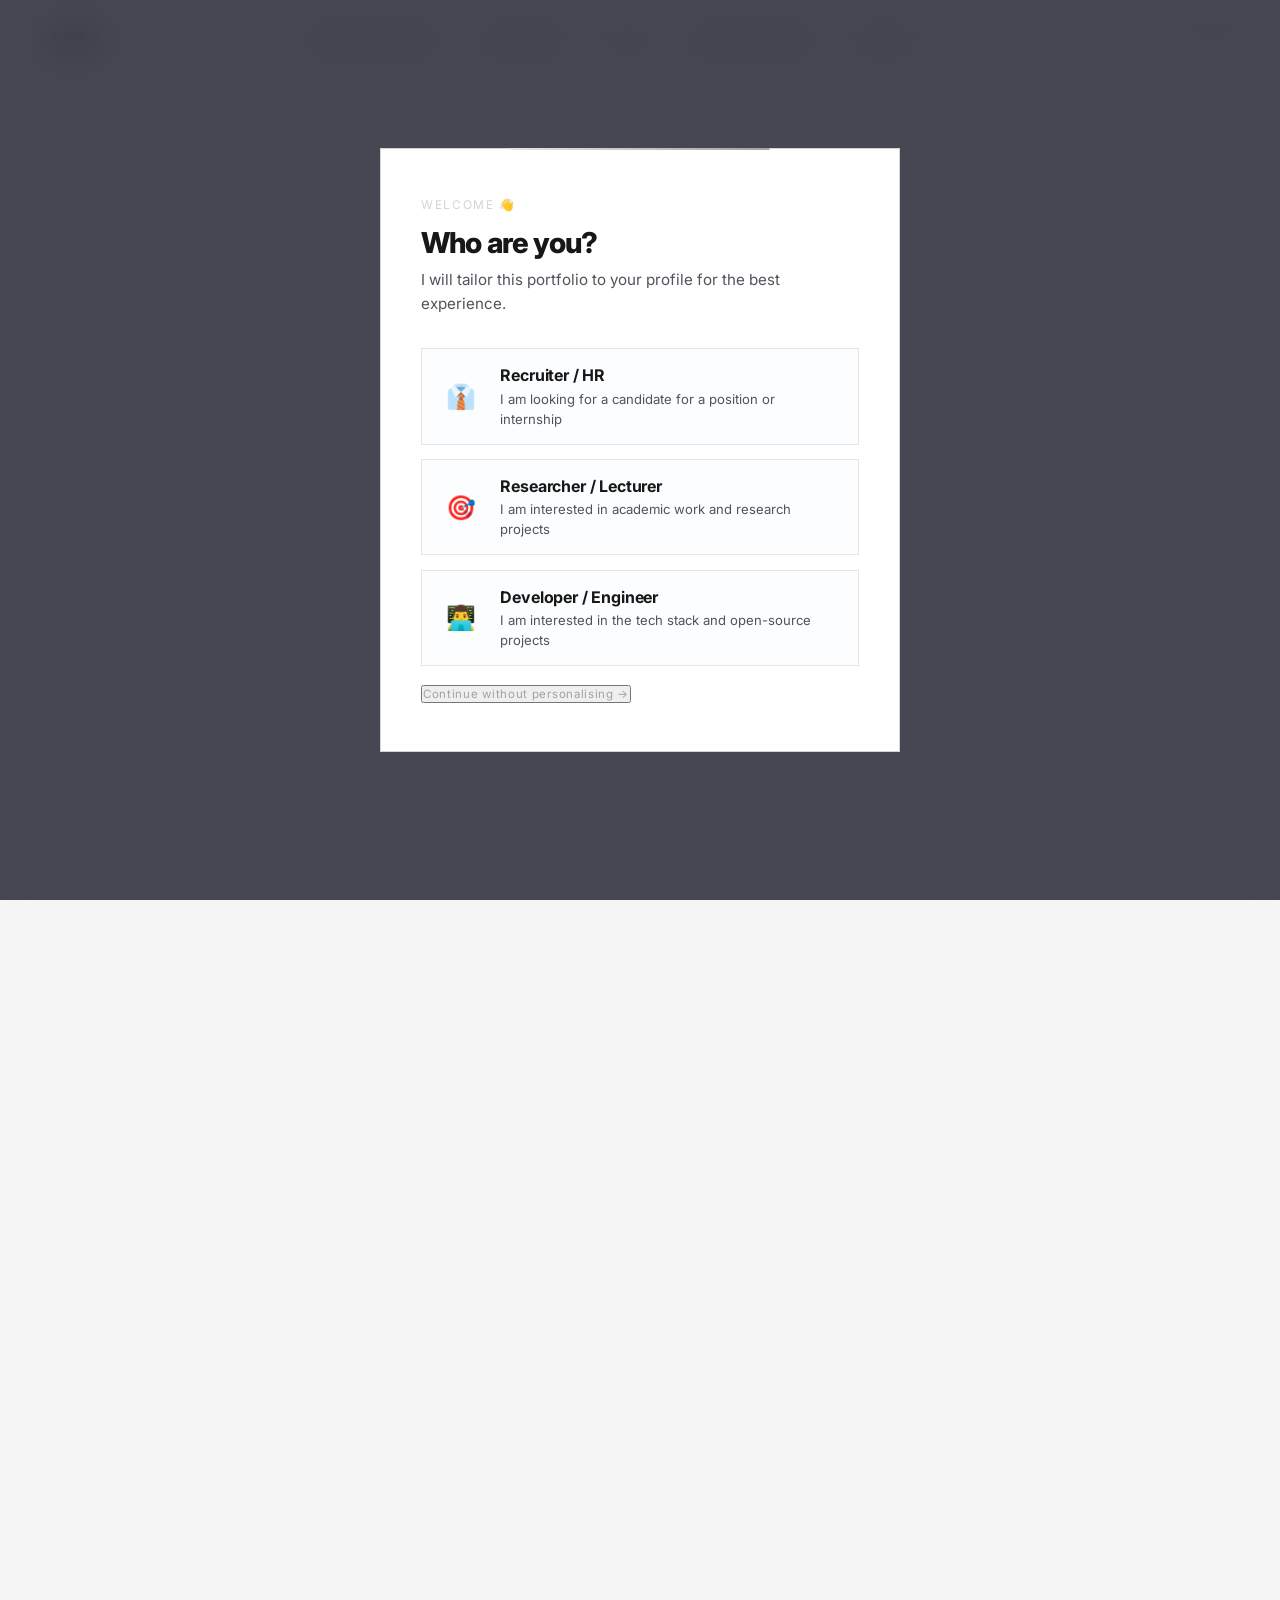
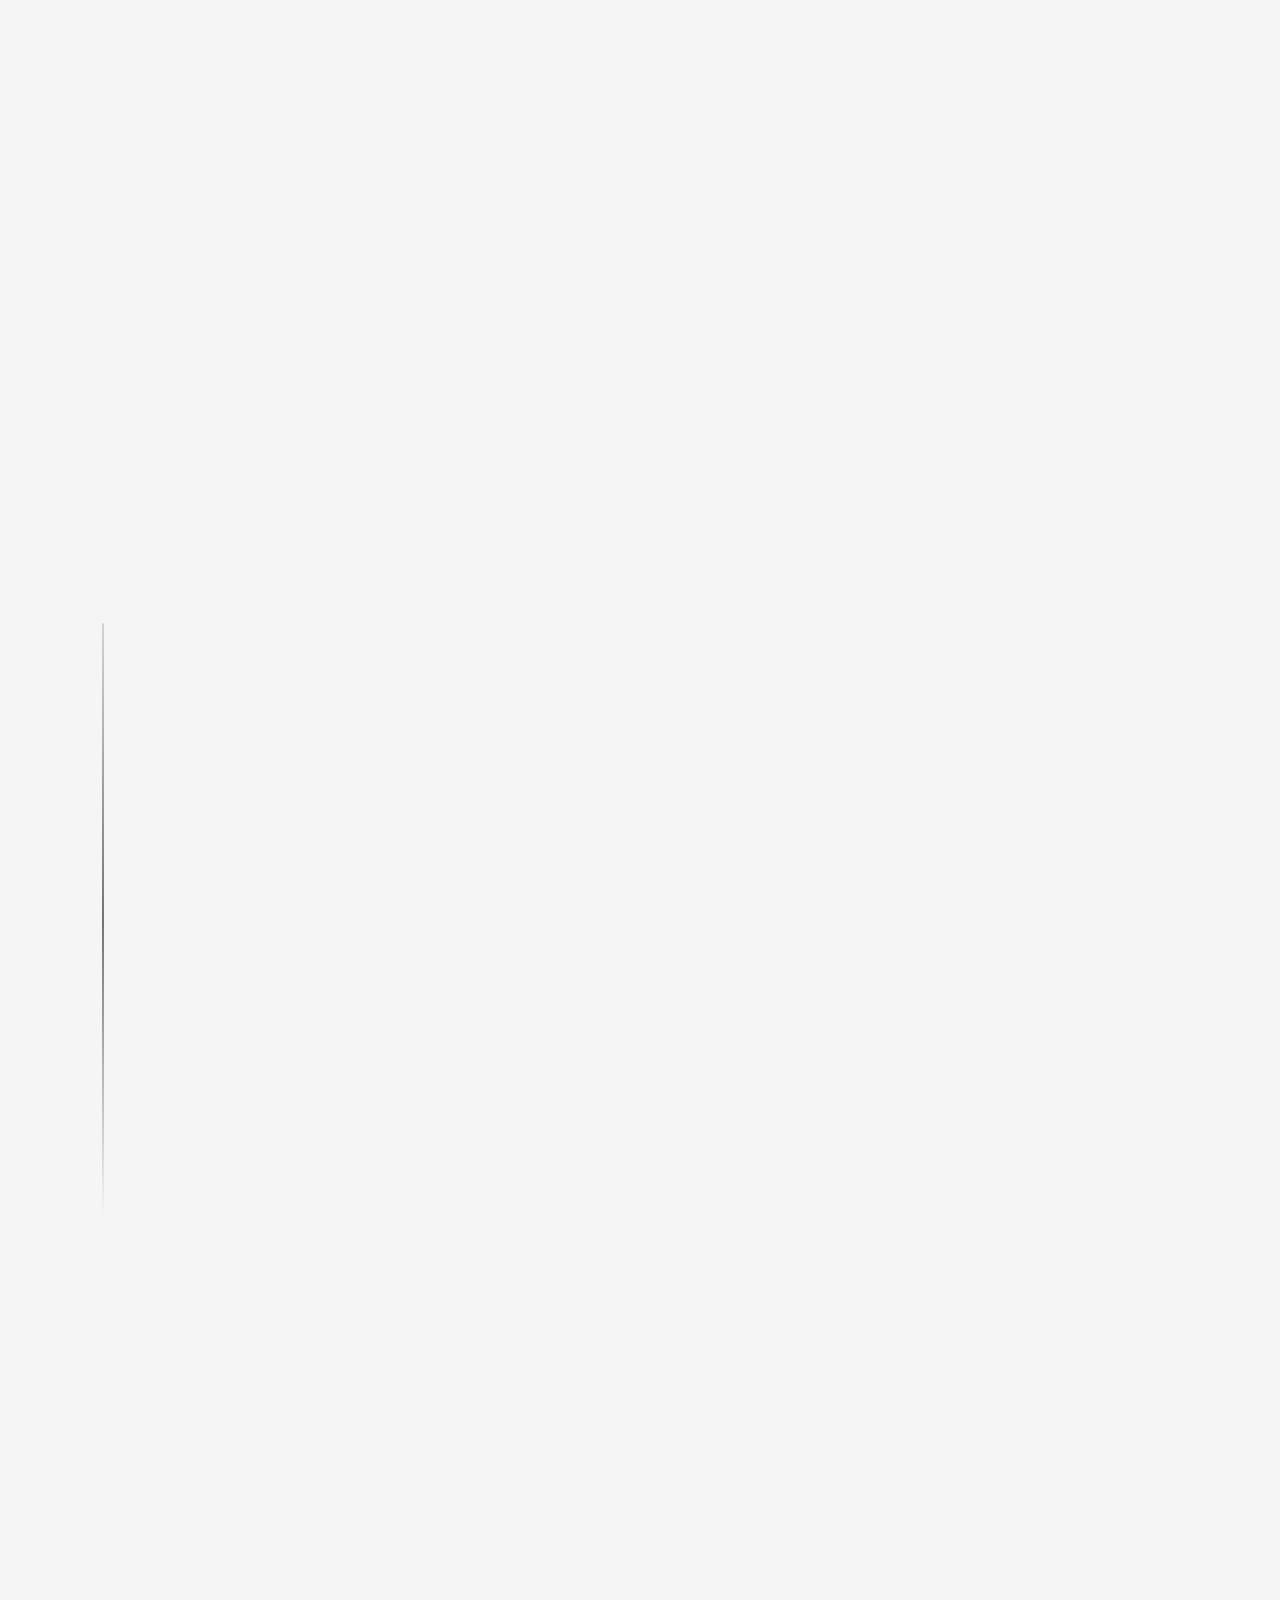
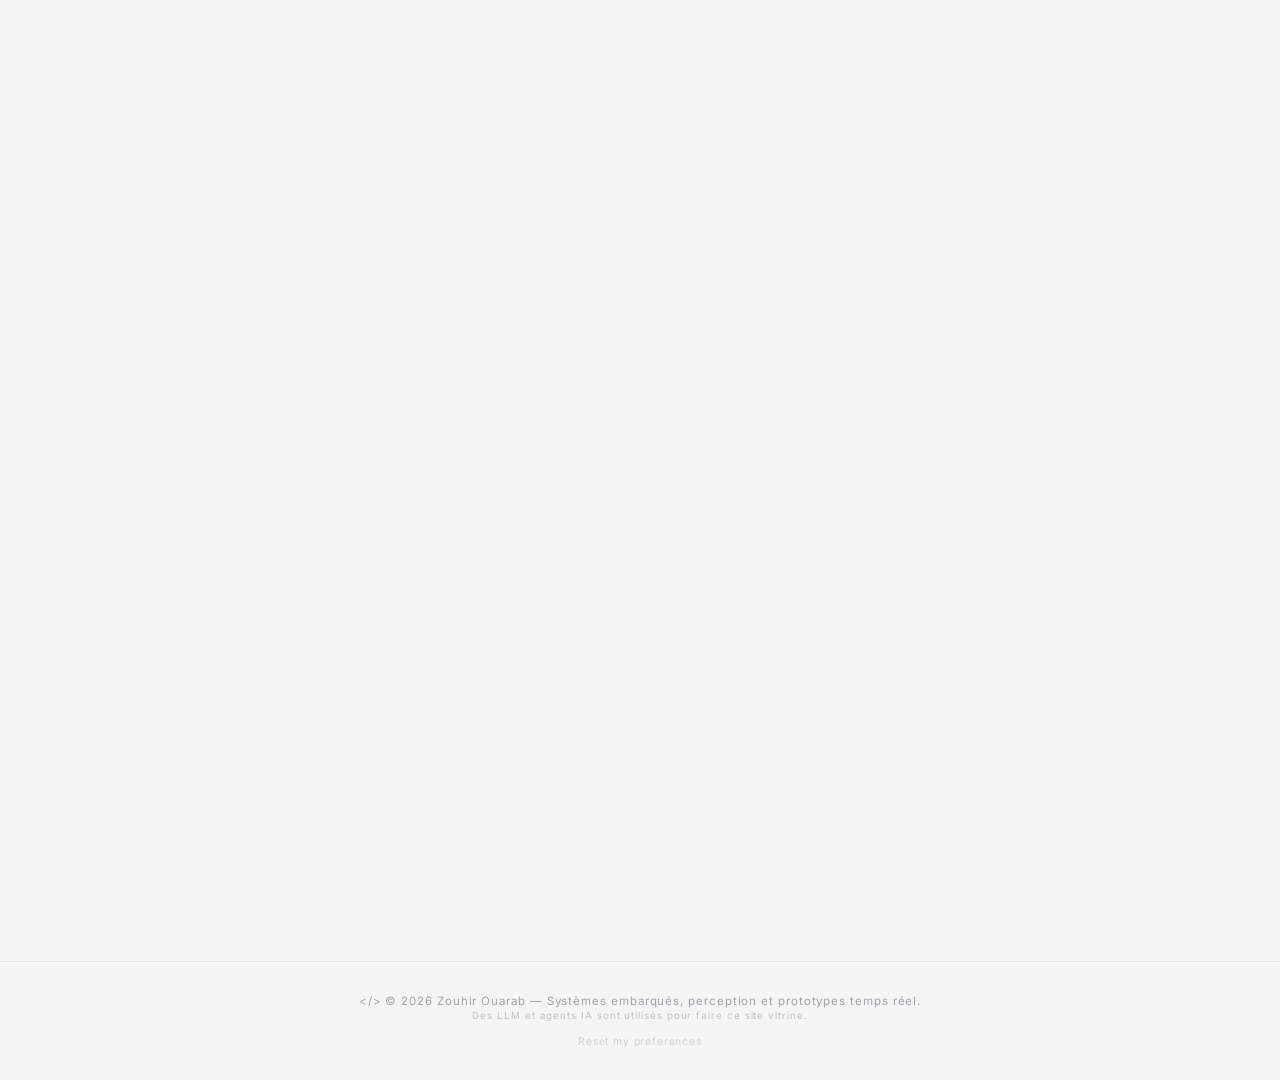
==== commit 69580f29: "Profile update" ====
--- a/index.html
+++ b/index.html
@@ -12,15 +12,15 @@
 /*──── RESET & TOKENS ────*/
 *,*::before,*::after{margin:0;padding:0;box-sizing:border-box}
 :root{
-  --bg:#111315;--surface:#1c1f24;--surface2:#2b2f36;
-  --border:rgba(255,159,28,.15);--border2:rgba(255,159,28,.3);
-  --text:#f0f2f5;--dim:#8b949e;--dim2:#484f58;
-  --cyan:#ff9f1c;--green:#e0e3e6;--purple:#e85d04;
-  --glow:rgba(255,159,28,.15);--glow2:rgba(232,93,4,.1);
-  --grad:linear-gradient(135deg,var(--cyan),var(--purple));
-  --grad2:linear-gradient(135deg,var(--cyan),var(--green));
+  --bg:#111111;--surface:#1a1a1a;--surface2:#262626;
+  --border:#333333;--border2:#404040;
+  --text:#f5f5f5;--dim:#a3a3a3;--dim2:#737373;
+  --cyan:#d4d4d8;--green:#a3a3a3;--purple:#737373;
+  --glow:rgba(255,255,255,.02);--glow2:rgba(255,255,255,.01);
+  --grad:linear-gradient(135deg,#e5e5e5,#a3a3a3);
+  --grad2:linear-gradient(135deg,#e5e5e5,#737373);
   --sans:'Inter',system-ui,sans-serif;
-  --mono:'JetBrains Mono',monospace;
+  --mono:'Inter',system-ui,sans-serif;
   --ease:cubic-bezier(.16,1,.3,1);
   --ease2:cubic-bezier(.77,0,.175,1);
 }
@@ -28,25 +28,13 @@
 ::-webkit-scrollbar{width:6px}
 ::-webkit-scrollbar-track{background:var(--bg)}
 ::-webkit-scrollbar-thumb{background:var(--dim2);border-radius:3px}
-body{font-family:var(--sans);background:var(--bg);color:var(--text);overflow-x:hidden;cursor:none;-webkit-font-smoothing:antialiased}
+body{font-family:var(--sans);background:var(--bg);color:var(--text);overflow-x:hidden;-webkit-font-smoothing:antialiased}
 a{color:inherit;text-decoration:none}
 img{display:block;max-width:100%}
 ::selection{background:rgba(80,144,240,.3);color:#fff}
 a:focus-visible,button:focus-visible{outline:2px solid var(--cyan);outline-offset:4px}
 
-/*──── CURSOR ────*/
-.cur{position:fixed;top:0;left:0;pointer-events:none;z-index:9999;mix-blend-mode:screen}
-.cur-dot{width:6px;height:6px;background:var(--cyan);border-radius:50%;transform:translate(-50%,-50%);box-shadow:0 0 12px var(--cyan)}
-.cur-ring{width:44px;height:44px;border:1.5px solid rgba(80,144,240,.4);border-radius:50%;transform:translate(-50%,-50%);transition:width .25s var(--ease),height .25s var(--ease),border-color .3s,background .3s}
-.cur-ring.hover{width:72px;height:72px;border-color:var(--cyan);background:rgba(80,144,240,.08)}
-
-/*──── CANVAS BG ────*/
-#particles{position:fixed;inset:0;z-index:0;opacity:.6}
-.noise{position:fixed;inset:0;z-index:1;pointer-events:none;opacity:.03;background-image:url("data:image/svg+xml,%3Csvg viewBox='0 0 200 200' xmlns='http://www.w3.org/2000/svg'%3E%3Cfilter id='n'%3E%3CfeTurbulence type='fractalNoise' baseFrequency='0.9' numOctaves='4' stitchTiles='stitch'/%3E%3C/filter%3E%3Crect width='100%25' height='100%25' filter='url(%23n)' opacity='1'/%3E%3C/svg%3E")}
-.glow-orb{position:fixed;width:800px;height:800px;border-radius:50%;filter:blur(150px);pointer-events:none;z-index:0;opacity:.15;animation:float 20s infinite ease-in-out}
-.glow-orb.a{top:-20%;left:-10%;background:var(--cyan);animation-delay:0s}
-.glow-orb.b{bottom:-25%;right:-10%;background:var(--purple);animation-delay:-5s;width:900px;height:900px}
-@keyframes float{0%,100%{transform:translate(0,0) scale(1)}33%{transform:translate(5%,10%) scale(1.1)}66%{transform:translate(-5%,15%) scale(0.9)}}
+/* background effects removed */
 
 /*──── NAV ────*/
 nav{position:fixed;top:0;left:0;right:0;z-index:100;padding:1.5rem 3rem;display:flex;align-items:center;justify-content:space-between;transition:background .4s,backdrop-filter .4s,padding .3s}
@@ -58,7 +46,7 @@
 .nav-links a::after{content:'';position:absolute;bottom:0;left:0;width:100%;height:1px;background:var(--cyan);transform:scaleX(0);transform-origin:right;transition:transform .4s var(--ease)}
 .nav-links a:hover{color:var(--text)}
 .nav-links a:hover::after{transform:scaleX(1);transform-origin:left}
-.burger{display:none;flex-direction:column;gap:5px;background:none;border:none;padding:6px;cursor:none;z-index:200}
+.burger{display:none;flex-direction:column;gap:5px;background:none;border:none;padding:6px;cursor:pointer;z-index:200}
 .burger span{display:block;width:24px;height:1.5px;background:var(--text);transition:transform .35s var(--ease),opacity .25s}
 .burger.open span:nth-child(1){transform:translateY(6.5px) rotate(45deg)}
 .burger.open span:nth-child(2){opacity:0;transform:scaleX(0)}
@@ -95,7 +83,7 @@
 .hero-btns{display:flex;gap:1.2rem;flex-wrap:wrap}
 .hero-highlights{display:flex;flex-wrap:wrap;gap:.8rem;margin-top:1.6rem}
 .hero-chip{font-family:var(--mono);font-size:.72rem;letter-spacing:.06em;padding:.55rem .9rem;border:1px solid var(--border);background:rgba(80,144,240,.04);color:var(--dim)}
-.btn{display:inline-flex;align-items:center;gap:.6rem;font-family:var(--mono);font-size:.82rem;letter-spacing:.06em;text-transform:uppercase;padding:1rem 2.2rem;border:1px solid var(--border2);background:transparent;color:var(--text);position:relative;overflow:hidden;transition:color .4s,border-color .4s;cursor:none}
+.btn{display:inline-flex;align-items:center;gap:.6rem;font-family:var(--mono);font-size:.82rem;letter-spacing:.06em;text-transform:uppercase;padding:1rem 2.2rem;border:1px solid var(--border2);background:transparent;color:var(--text);position:relative;overflow:hidden;transition:color .4s,border-color .4s;cursor:pointer}
 .btn::before{content:'';position:absolute;inset:0;background:var(--grad);transform:scaleX(0);transform-origin:right;transition:transform .5s var(--ease2);z-index:-1}
 .btn:hover{color:var(--bg);border-color:transparent;font-weight:700}
 .btn:hover::before{transform:scaleX(1);transform-origin:left}
@@ -211,19 +199,18 @@
 .footer-reset:hover{opacity:1;color:var(--cyan)}
 
 /*──── LIGHT THEME ────*/
+/*──── LIGHT THEME ────*/
 :root.light{
-  --bg:#f0f4ff;--surface:#ffffff;--surface2:#e8eef8;
-  --border:rgba(80,120,220,.15);--border2:rgba(80,120,220,.3);
-  --text:#151c2e;--dim:#4a5570;--dim2:#8a95aa;
-  --glow:rgba(80,120,220,.1);
+  --bg:#f5f5f5;--surface:#ffffff;--surface2:#e5e5e5;
+  --border:#e5e5e5;--border2:#d4d4d8;
+  --text:#171717;--dim:#52525b;--dim2:#a1a1aa;
+  --glow:rgba(0,0,0,.02);
 }
 :root.light body{background:var(--bg);color:var(--text)}
-:root.light nav.scrolled{background:rgba(240,244,255,.95)}
-:root.light .mob-drawer{background:rgba(240,244,255,.98)}
+:root.light nav.scrolled{background:rgba(245,245,245,.95)}
+:root.light .mob-drawer{background:rgba(245,245,245,.98)}
 :root.light .exp-item{background:rgba(255,255,255,.8)}
 :root.light .sk-card,.light .diff-card,.light .contact-card{background:var(--surface)}
-:root.light #particles{opacity:.25}
-:root.light .glow-orb{opacity:.08}
 
 /*──── NAV CONTROLS (theme + lang) ────*/
 .nav-controls{display:flex;align-items:center;gap:.6rem;margin-left:1.5rem}
@@ -302,10 +289,7 @@
 @keyframes newPulse{0%,100%{opacity:1}50%{opacity:.6}}
 
 /*──── MOBILE ────*/
-@media(pointer:coarse){
-  body,*{cursor:auto!important}
-  .cur{display:none}
-}
+/*──── MOBILE ────*/
 @media(max-width:900px){
   .nav-links{display:none}
   .burger{display:flex}
@@ -337,14 +321,6 @@
 <body>
 
 <!-- BG layers -->
-<canvas id="particles"></canvas>
-<div class="noise"></div>
-<div class="glow-orb a"></div>
-<div class="glow-orb b"></div>
-
-<!-- Cursor -->
-<div class="cur cur-dot" id="cDot"></div>
-<div class="cur cur-ring" id="cRing"></div>
 
 <!-- Nav -->
 <nav id="nav">
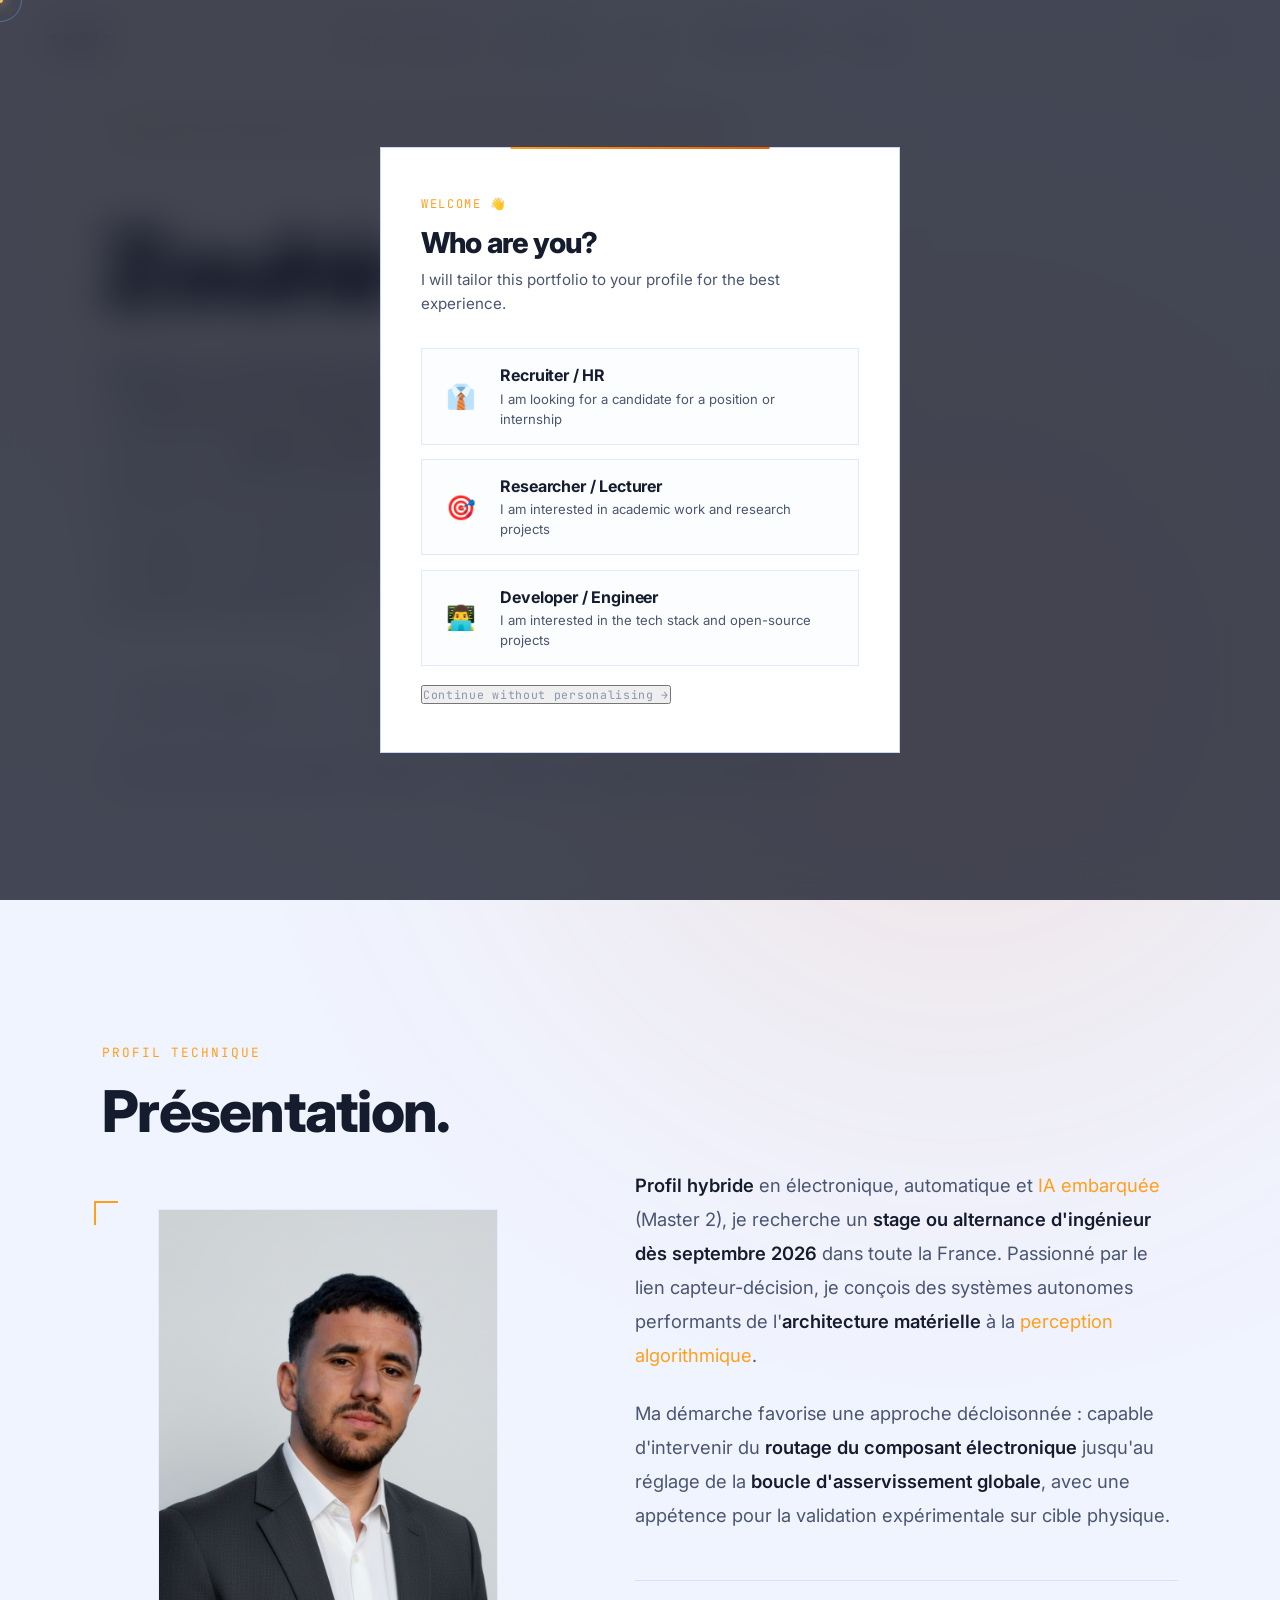
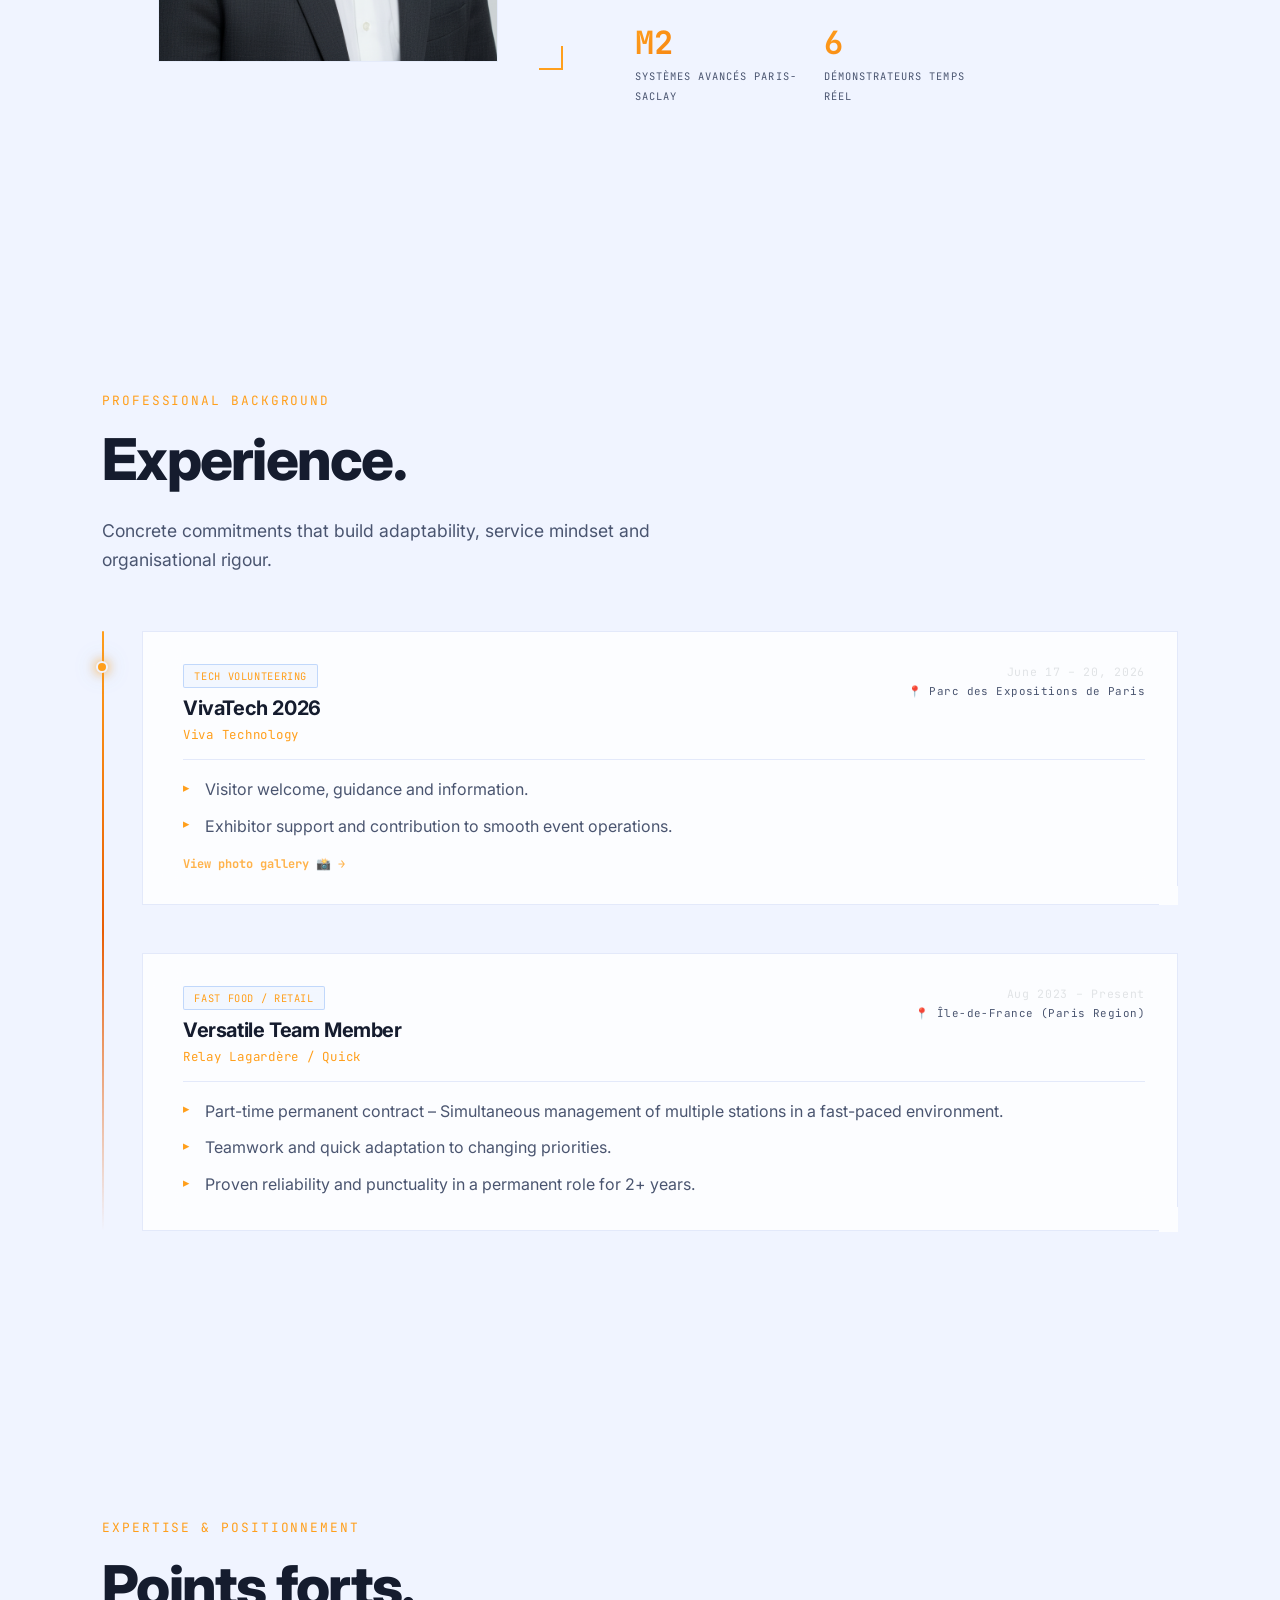
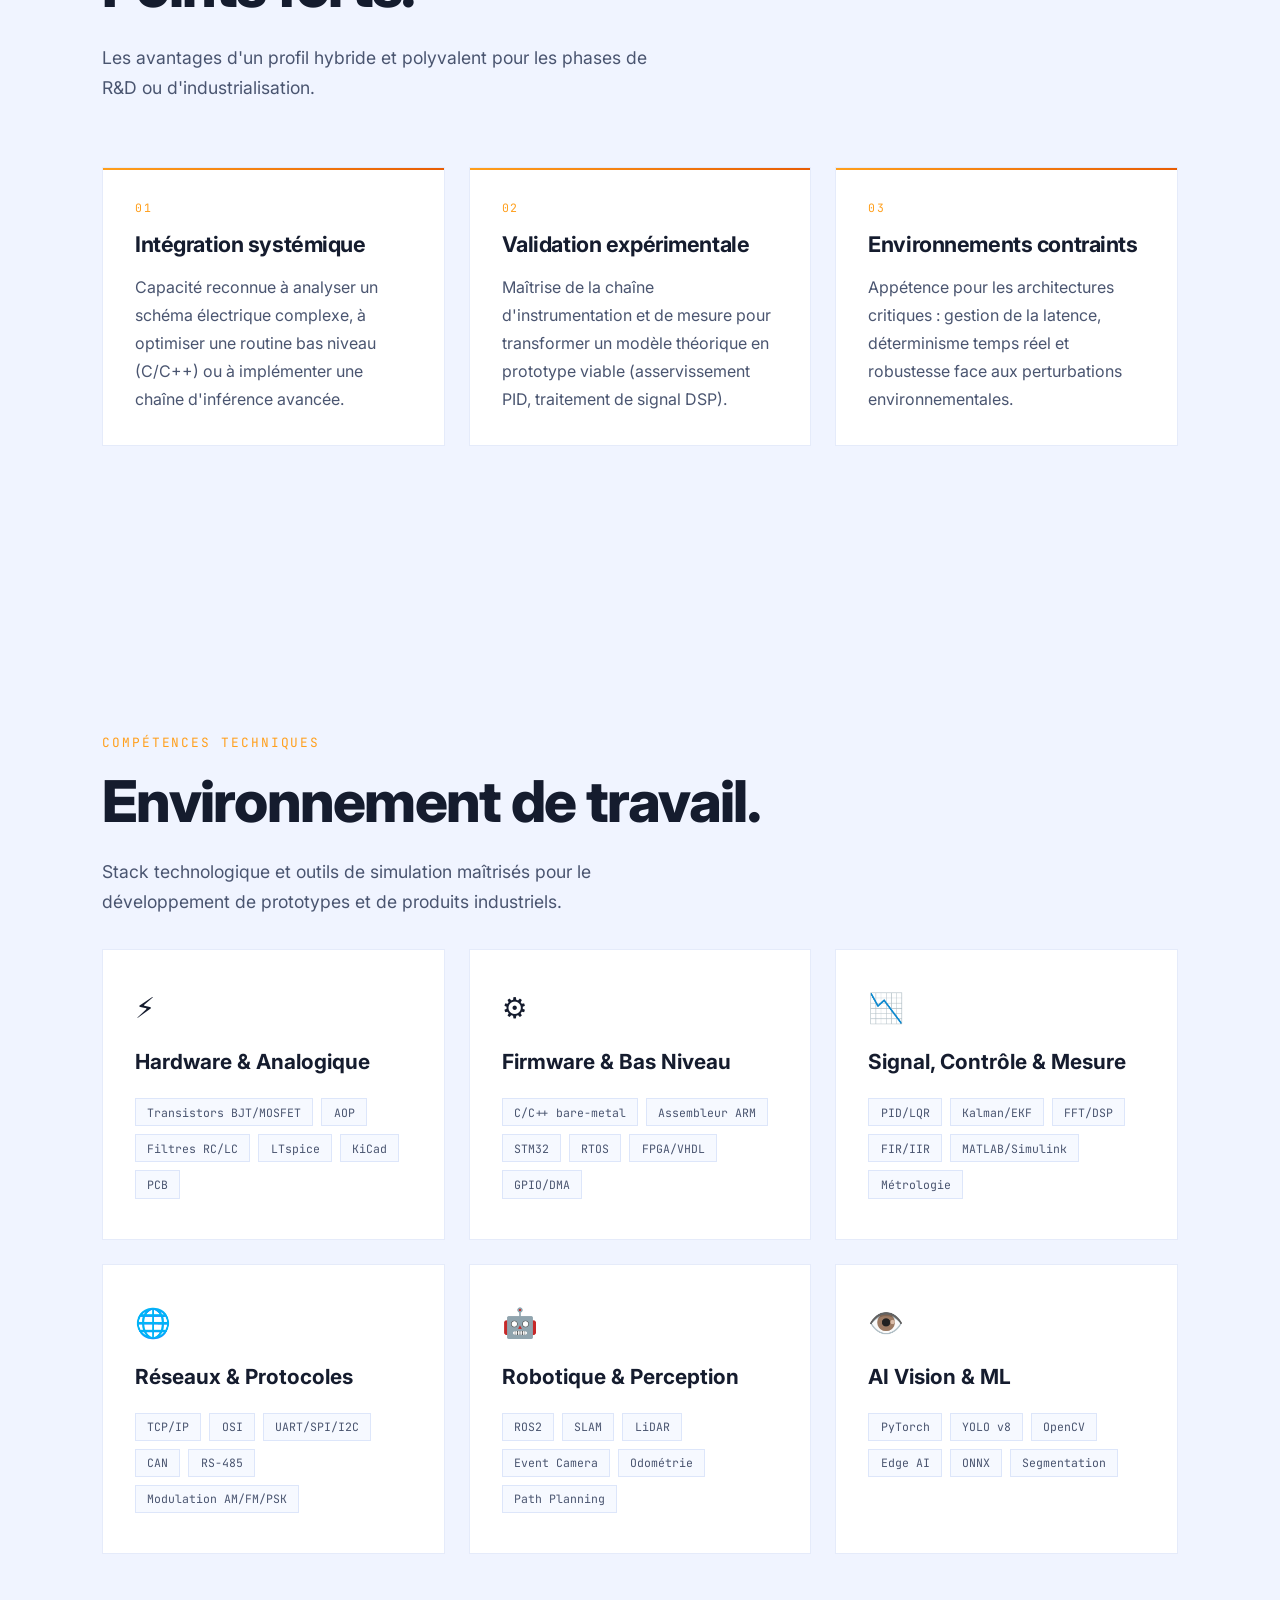
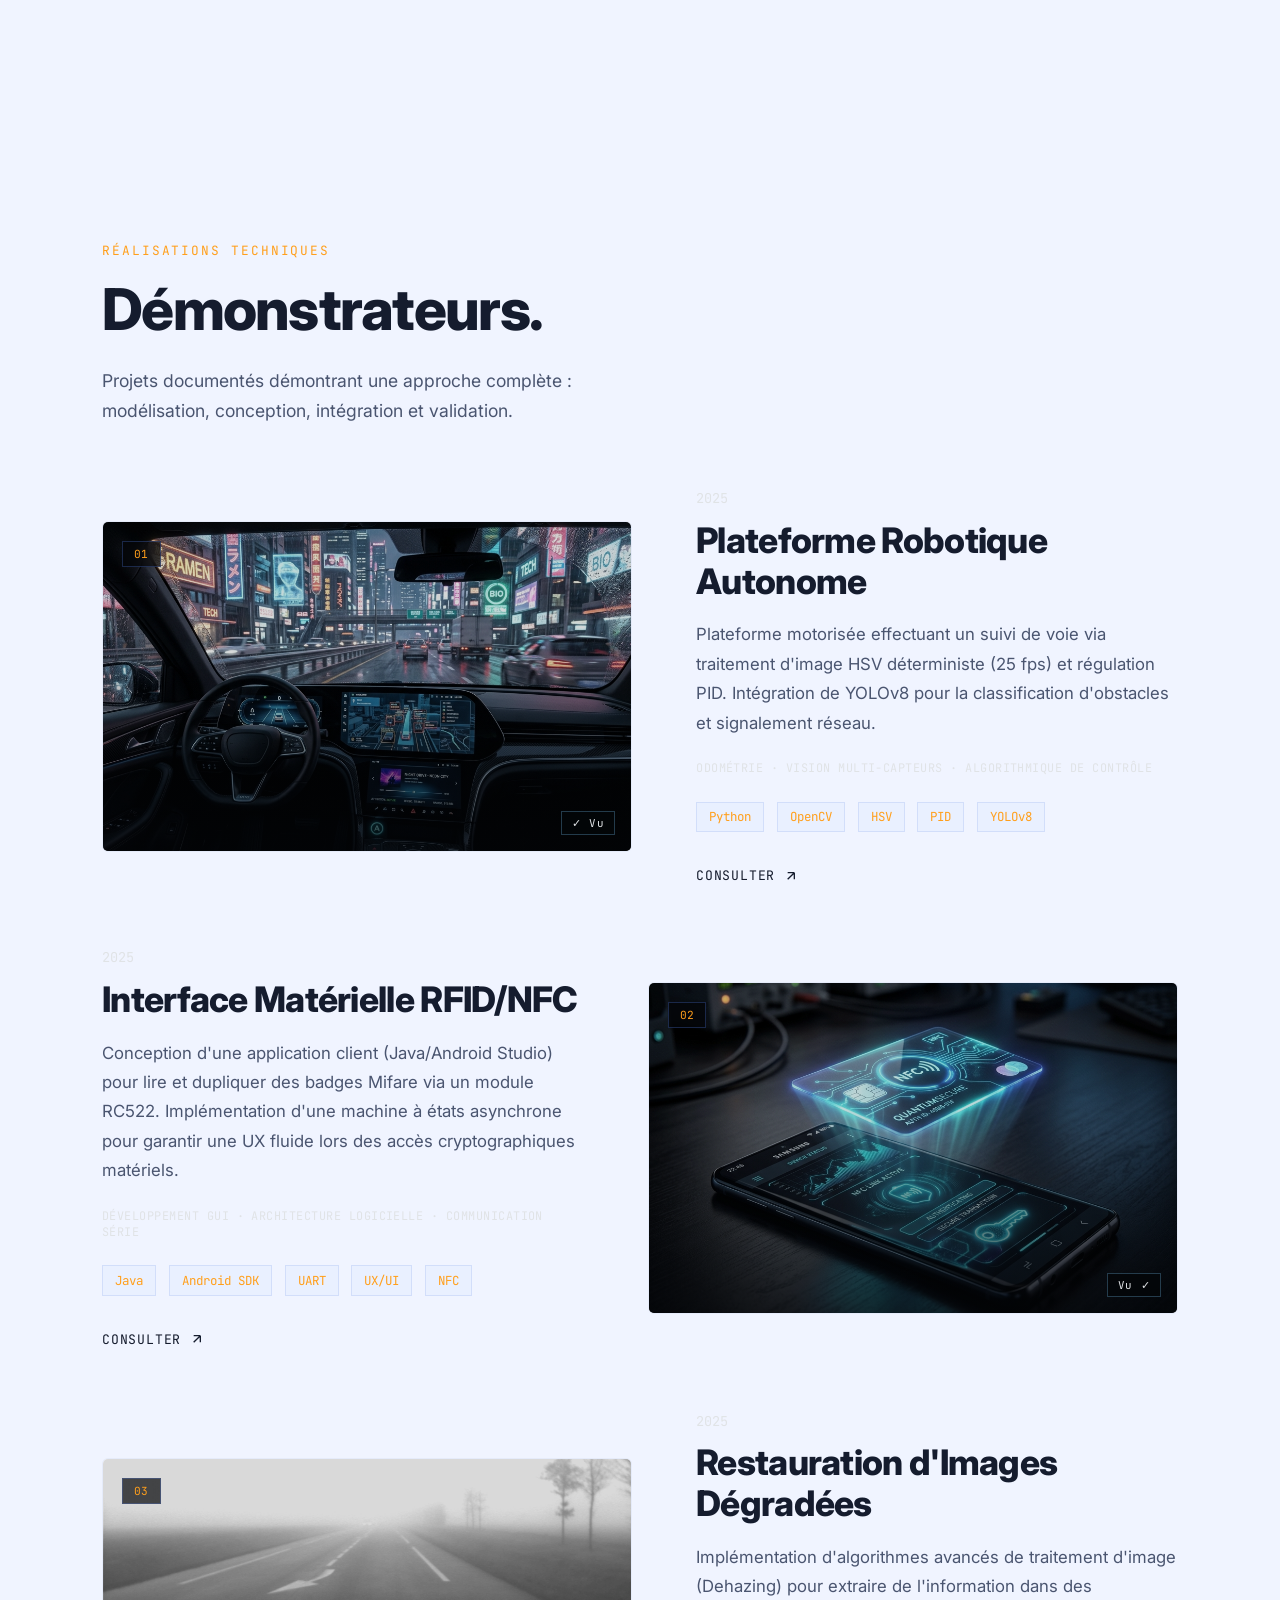
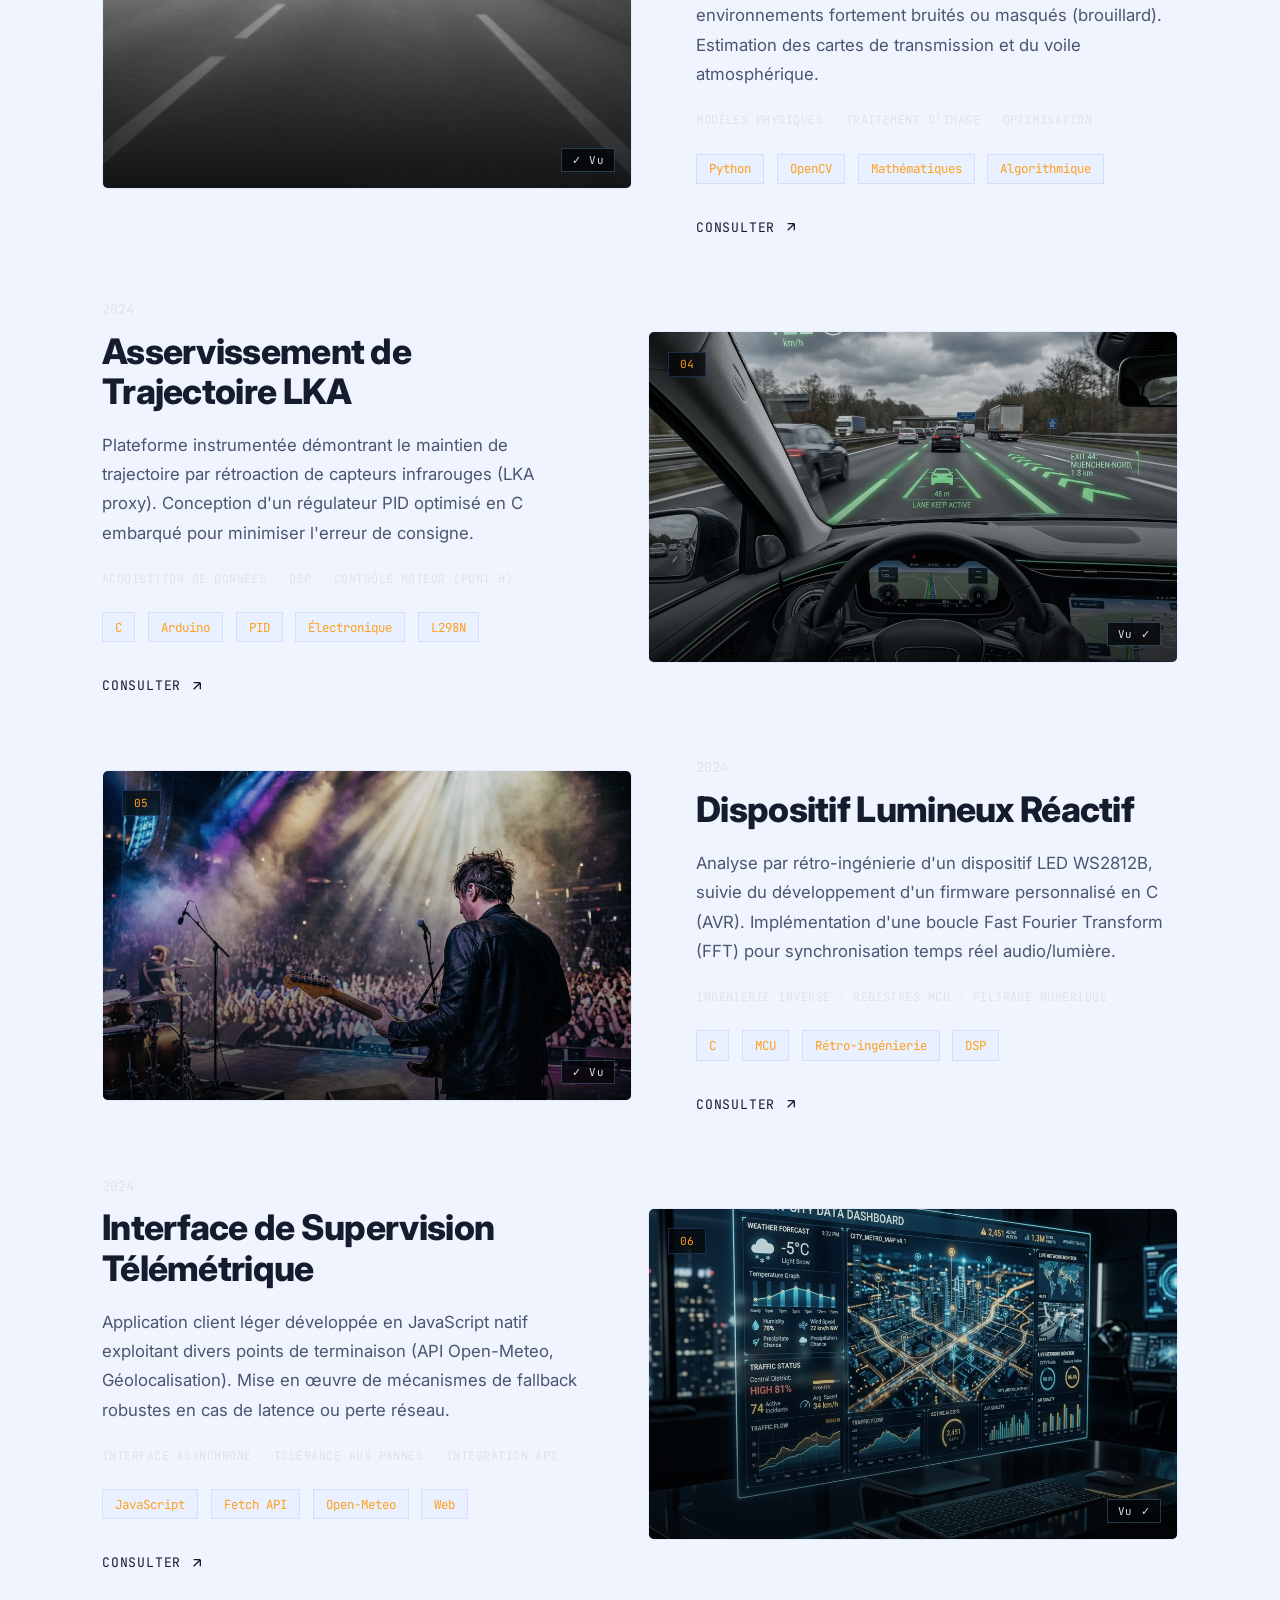
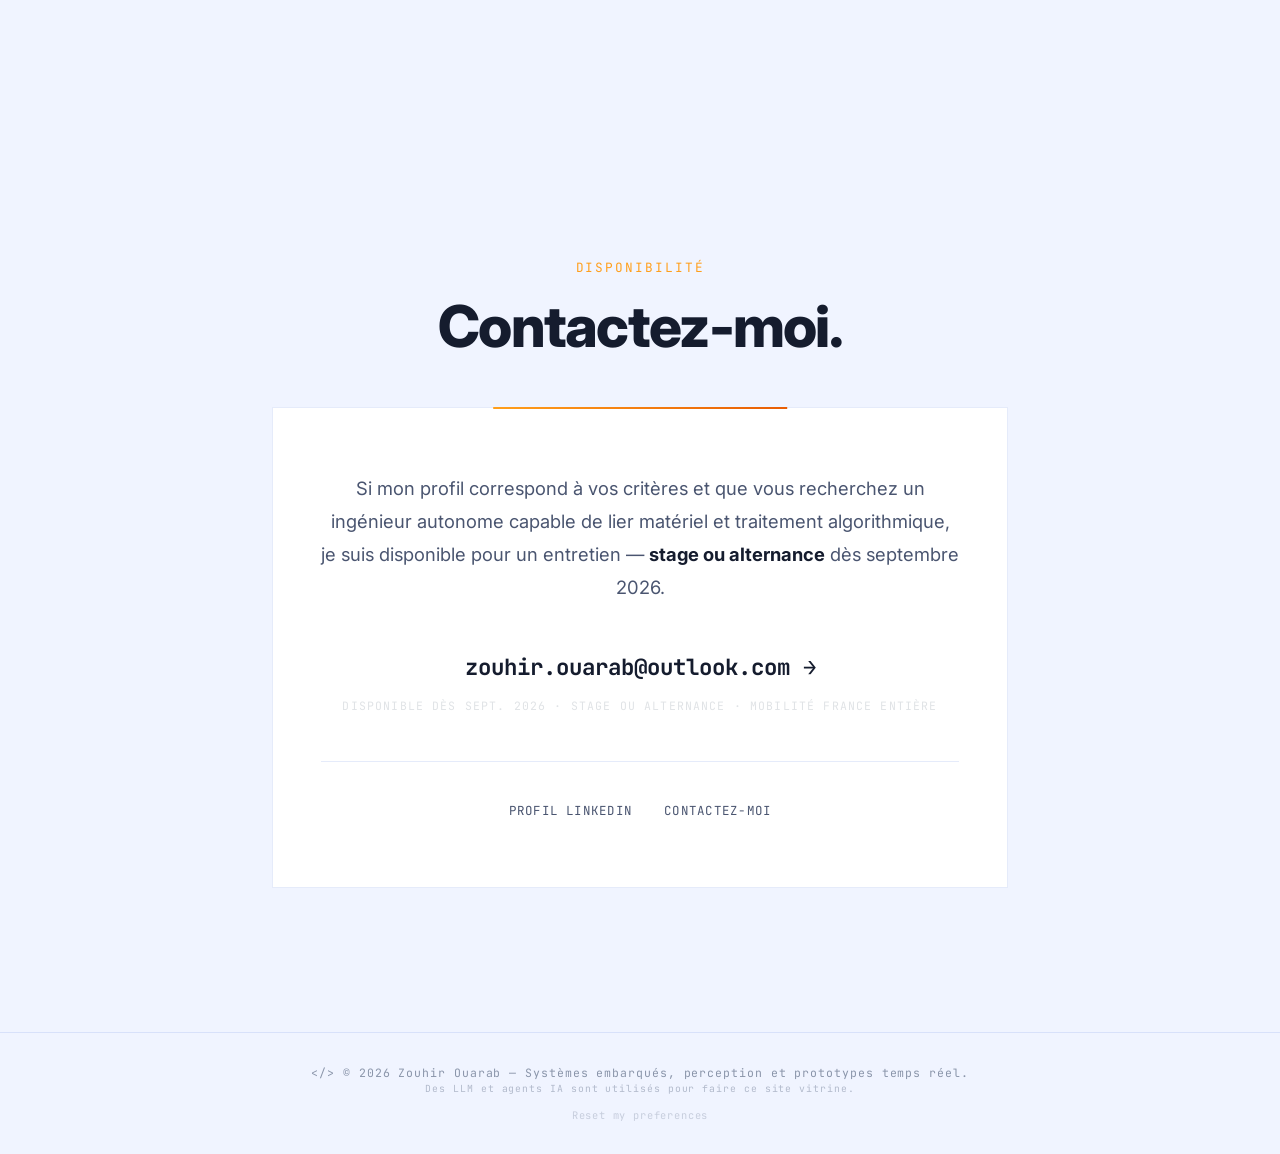
==== commit 1015d1f3: "Profile update" ====
--- a/index.html
+++ b/index.html
@@ -12,15 +12,15 @@
 /*──── RESET & TOKENS ────*/
 *,*::before,*::after{margin:0;padding:0;box-sizing:border-box}
 :root{
-  --bg:#111111;--surface:#1a1a1a;--surface2:#262626;
-  --border:#333333;--border2:#404040;
-  --text:#f5f5f5;--dim:#a3a3a3;--dim2:#737373;
-  --cyan:#d4d4d8;--green:#a3a3a3;--purple:#737373;
-  --glow:rgba(255,255,255,.02);--glow2:rgba(255,255,255,.01);
-  --grad:linear-gradient(135deg,#e5e5e5,#a3a3a3);
-  --grad2:linear-gradient(135deg,#e5e5e5,#737373);
+  --bg:#111315;--surface:#1c1f24;--surface2:#2b2f36;
+  --border:rgba(255,159,28,.15);--border2:rgba(255,159,28,.3);
+  --text:#f0f2f5;--dim:#8b949e;--dim2:#484f58;
+  --cyan:#ff9f1c;--green:#e0e3e6;--purple:#e85d04;
+  --glow:rgba(255,159,28,.15);--glow2:rgba(232,93,4,.1);
+  --grad:linear-gradient(135deg,var(--cyan),var(--purple));
+  --grad2:linear-gradient(135deg,var(--cyan),var(--green));
   --sans:'Inter',system-ui,sans-serif;
-  --mono:'Inter',system-ui,sans-serif;
+  --mono:'JetBrains Mono',monospace;
   --ease:cubic-bezier(.16,1,.3,1);
   --ease2:cubic-bezier(.77,0,.175,1);
 }
@@ -28,13 +28,25 @@
 ::-webkit-scrollbar{width:6px}
 ::-webkit-scrollbar-track{background:var(--bg)}
 ::-webkit-scrollbar-thumb{background:var(--dim2);border-radius:3px}
-body{font-family:var(--sans);background:var(--bg);color:var(--text);overflow-x:hidden;-webkit-font-smoothing:antialiased}
+body{font-family:var(--sans);background:var(--bg);color:var(--text);overflow-x:hidden;cursor:none;-webkit-font-smoothing:antialiased}
 a{color:inherit;text-decoration:none}
 img{display:block;max-width:100%}
 ::selection{background:rgba(80,144,240,.3);color:#fff}
 a:focus-visible,button:focus-visible{outline:2px solid var(--cyan);outline-offset:4px}
 
-/* background effects removed */
+/*──── CURSOR ────*/
+.cur{position:fixed;top:0;left:0;pointer-events:none;z-index:9999;mix-blend-mode:screen}
+.cur-dot{width:6px;height:6px;background:var(--cyan);border-radius:50%;transform:translate(-50%,-50%);box-shadow:0 0 12px var(--cyan)}
+.cur-ring{width:44px;height:44px;border:1.5px solid rgba(80,144,240,.4);border-radius:50%;transform:translate(-50%,-50%);transition:width .25s var(--ease),height .25s var(--ease),border-color .3s,background .3s}
+.cur-ring.hover{width:72px;height:72px;border-color:var(--cyan);background:rgba(80,144,240,.08)}
+
+/*──── CANVAS BG ────*/
+#particles{position:fixed;inset:0;z-index:0;opacity:.6}
+.noise{position:fixed;inset:0;z-index:1;pointer-events:none;opacity:.03;background-image:url("data:image/svg+xml,%3Csvg viewBox='0 0 200 200' xmlns='http://www.w3.org/2000/svg'%3E%3Cfilter id='n'%3E%3CfeTurbulence type='fractalNoise' baseFrequency='0.9' numOctaves='4' stitchTiles='stitch'/%3E%3C/filter%3E%3Crect width='100%25' height='100%25' filter='url(%23n)' opacity='1'/%3E%3C/svg%3E")}
+.glow-orb{position:fixed;width:800px;height:800px;border-radius:50%;filter:blur(150px);pointer-events:none;z-index:0;opacity:.15;animation:float 20s infinite ease-in-out}
+.glow-orb.a{top:-20%;left:-10%;background:var(--cyan);animation-delay:0s}
+.glow-orb.b{bottom:-25%;right:-10%;background:var(--purple);animation-delay:-5s;width:900px;height:900px}
+@keyframes float{0%,100%{transform:translate(0,0) scale(1)}33%{transform:translate(5%,10%) scale(1.1)}66%{transform:translate(-5%,15%) scale(0.9)}}
 
 /*──── NAV ────*/
 nav{position:fixed;top:0;left:0;right:0;z-index:100;padding:1.5rem 3rem;display:flex;align-items:center;justify-content:space-between;transition:background .4s,backdrop-filter .4s,padding .3s}
@@ -46,7 +58,7 @@
 .nav-links a::after{content:'';position:absolute;bottom:0;left:0;width:100%;height:1px;background:var(--cyan);transform:scaleX(0);transform-origin:right;transition:transform .4s var(--ease)}
 .nav-links a:hover{color:var(--text)}
 .nav-links a:hover::after{transform:scaleX(1);transform-origin:left}
-.burger{display:none;flex-direction:column;gap:5px;background:none;border:none;padding:6px;cursor:pointer;z-index:200}
+.burger{display:none;flex-direction:column;gap:5px;background:none;border:none;padding:6px;cursor:none;z-index:200}
 .burger span{display:block;width:24px;height:1.5px;background:var(--text);transition:transform .35s var(--ease),opacity .25s}
 .burger.open span:nth-child(1){transform:translateY(6.5px) rotate(45deg)}
 .burger.open span:nth-child(2){opacity:0;transform:scaleX(0)}
@@ -83,7 +95,7 @@
 .hero-btns{display:flex;gap:1.2rem;flex-wrap:wrap}
 .hero-highlights{display:flex;flex-wrap:wrap;gap:.8rem;margin-top:1.6rem}
 .hero-chip{font-family:var(--mono);font-size:.72rem;letter-spacing:.06em;padding:.55rem .9rem;border:1px solid var(--border);background:rgba(80,144,240,.04);color:var(--dim)}
-.btn{display:inline-flex;align-items:center;gap:.6rem;font-family:var(--mono);font-size:.82rem;letter-spacing:.06em;text-transform:uppercase;padding:1rem 2.2rem;border:1px solid var(--border2);background:transparent;color:var(--text);position:relative;overflow:hidden;transition:color .4s,border-color .4s;cursor:pointer}
+.btn{display:inline-flex;align-items:center;gap:.6rem;font-family:var(--mono);font-size:.82rem;letter-spacing:.06em;text-transform:uppercase;padding:1rem 2.2rem;border:1px solid var(--border2);background:transparent;color:var(--text);position:relative;overflow:hidden;transition:color .4s,border-color .4s;cursor:none}
 .btn::before{content:'';position:absolute;inset:0;background:var(--grad);transform:scaleX(0);transform-origin:right;transition:transform .5s var(--ease2);z-index:-1}
 .btn:hover{color:var(--bg);border-color:transparent;font-weight:700}
 .btn:hover::before{transform:scaleX(1);transform-origin:left}
@@ -199,18 +211,19 @@
 .footer-reset:hover{opacity:1;color:var(--cyan)}
 
 /*──── LIGHT THEME ────*/
-/*──── LIGHT THEME ────*/
 :root.light{
-  --bg:#f5f5f5;--surface:#ffffff;--surface2:#e5e5e5;
-  --border:#e5e5e5;--border2:#d4d4d8;
-  --text:#171717;--dim:#52525b;--dim2:#a1a1aa;
-  --glow:rgba(0,0,0,.02);
+  --bg:#f0f4ff;--surface:#ffffff;--surface2:#e8eef8;
+  --border:rgba(80,120,220,.15);--border2:rgba(80,120,220,.3);
+  --text:#151c2e;--dim:#4a5570;--dim2:#8a95aa;
+  --glow:rgba(80,120,220,.1);
 }
 :root.light body{background:var(--bg);color:var(--text)}
-:root.light nav.scrolled{background:rgba(245,245,245,.95)}
-:root.light .mob-drawer{background:rgba(245,245,245,.98)}
+:root.light nav.scrolled{background:rgba(240,244,255,.95)}
+:root.light .mob-drawer{background:rgba(240,244,255,.98)}
 :root.light .exp-item{background:rgba(255,255,255,.8)}
 :root.light .sk-card,.light .diff-card,.light .contact-card{background:var(--surface)}
+:root.light #particles{opacity:.25}
+:root.light .glow-orb{opacity:.08}
 
 /*──── NAV CONTROLS (theme + lang) ────*/
 .nav-controls{display:flex;align-items:center;gap:.6rem;margin-left:1.5rem}
@@ -289,7 +302,10 @@
 @keyframes newPulse{0%,100%{opacity:1}50%{opacity:.6}}
 
 /*──── MOBILE ────*/
-/*──── MOBILE ────*/
+@media(pointer:coarse){
+  body,*{cursor:auto!important}
+  .cur{display:none}
+}
 @media(max-width:900px){
   .nav-links{display:none}
   .burger{display:flex}
@@ -321,6 +337,14 @@
 <body>
 
 <!-- BG layers -->
+<canvas id="particles"></canvas>
+<div class="noise"></div>
+<div class="glow-orb a"></div>
+<div class="glow-orb b"></div>
+
+<!-- Cursor -->
+<div class="cur cur-dot" id="cDot"></div>
+<div class="cur cur-ring" id="cRing"></div>
 
 <!-- Nav -->
 <nav id="nav">
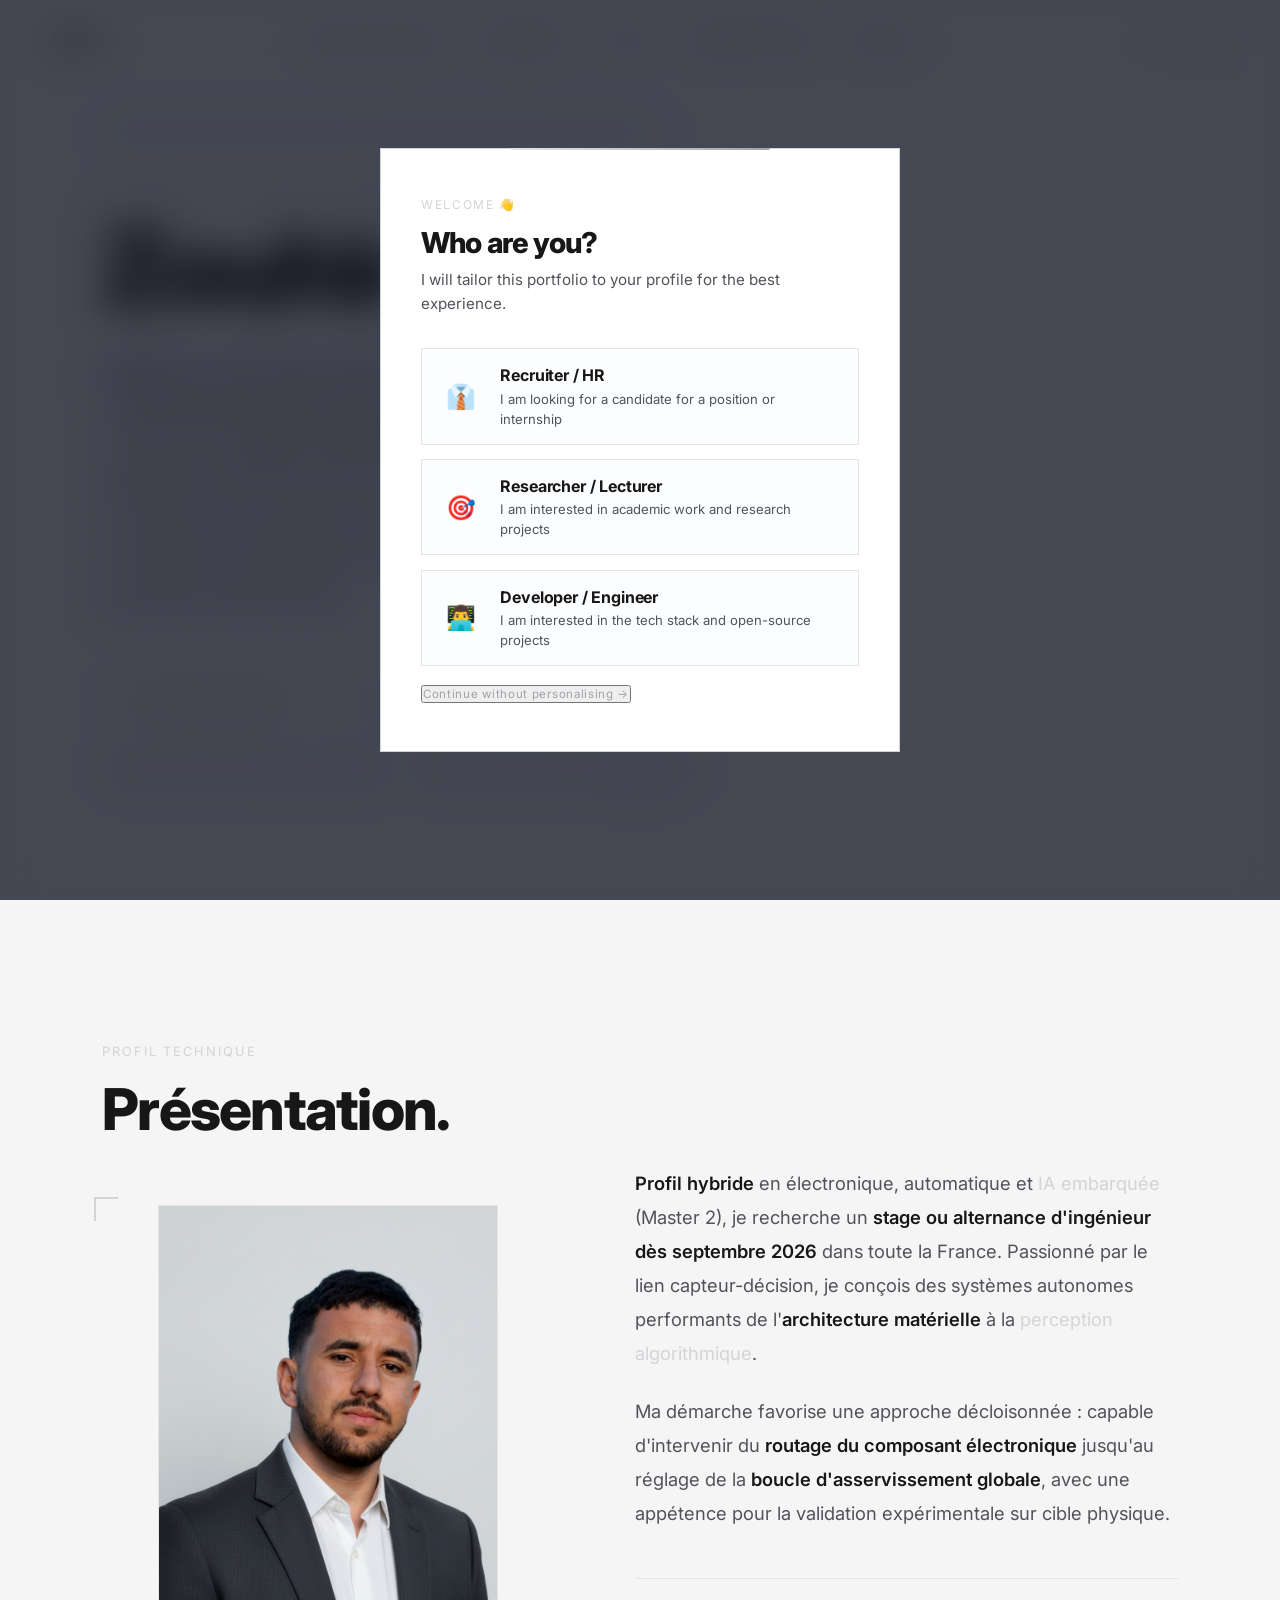
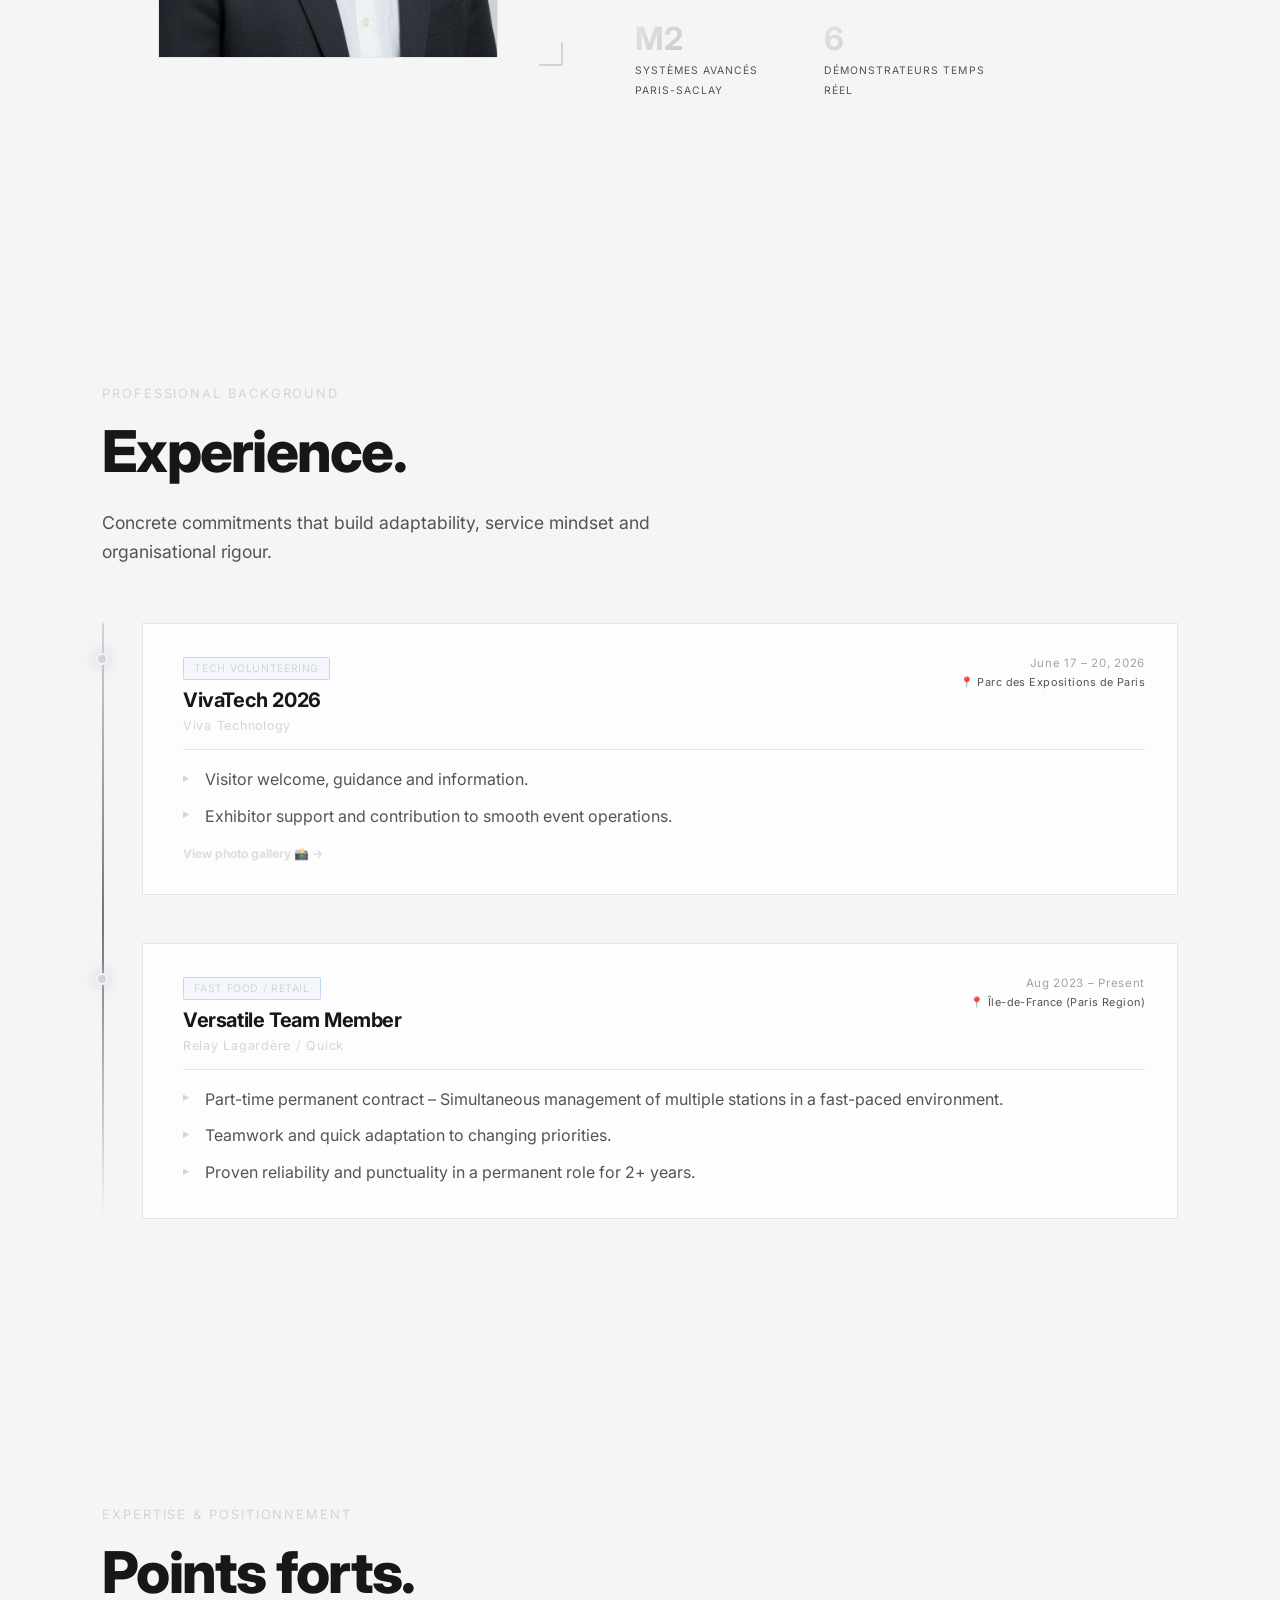
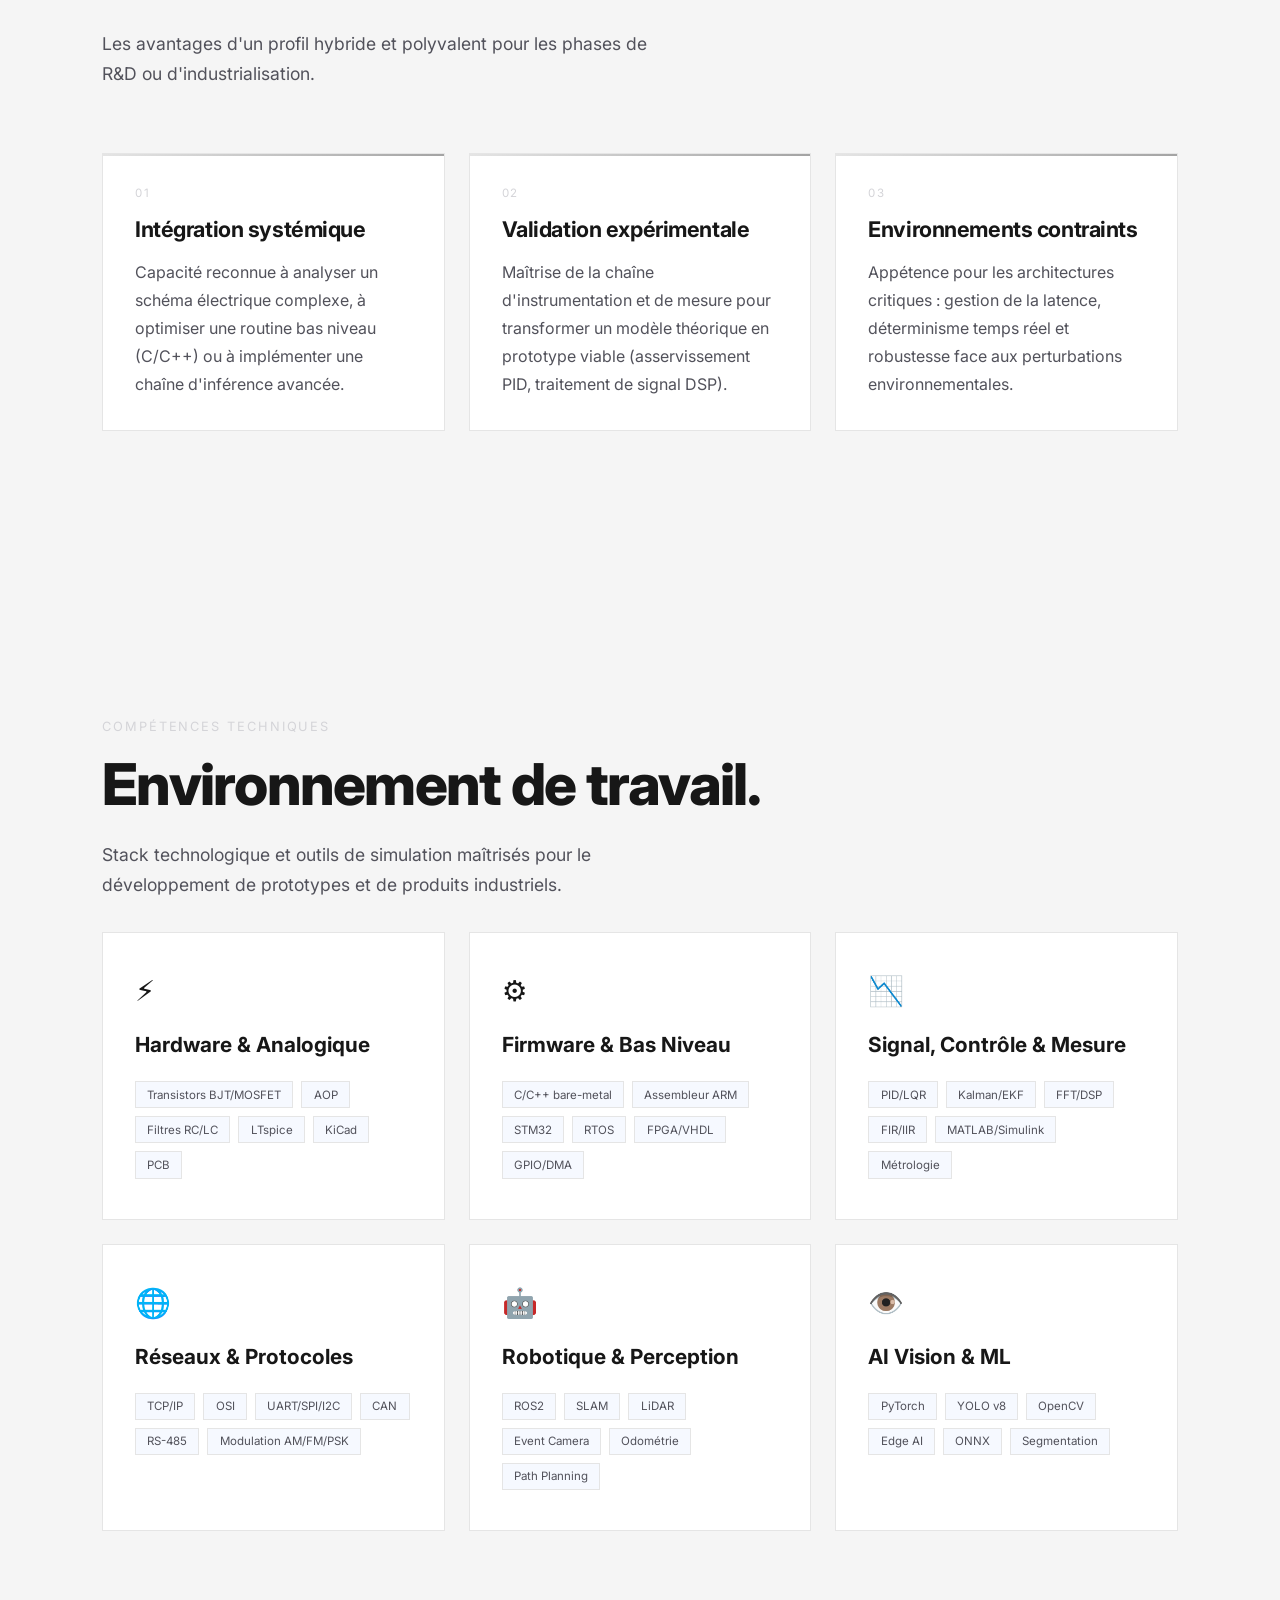
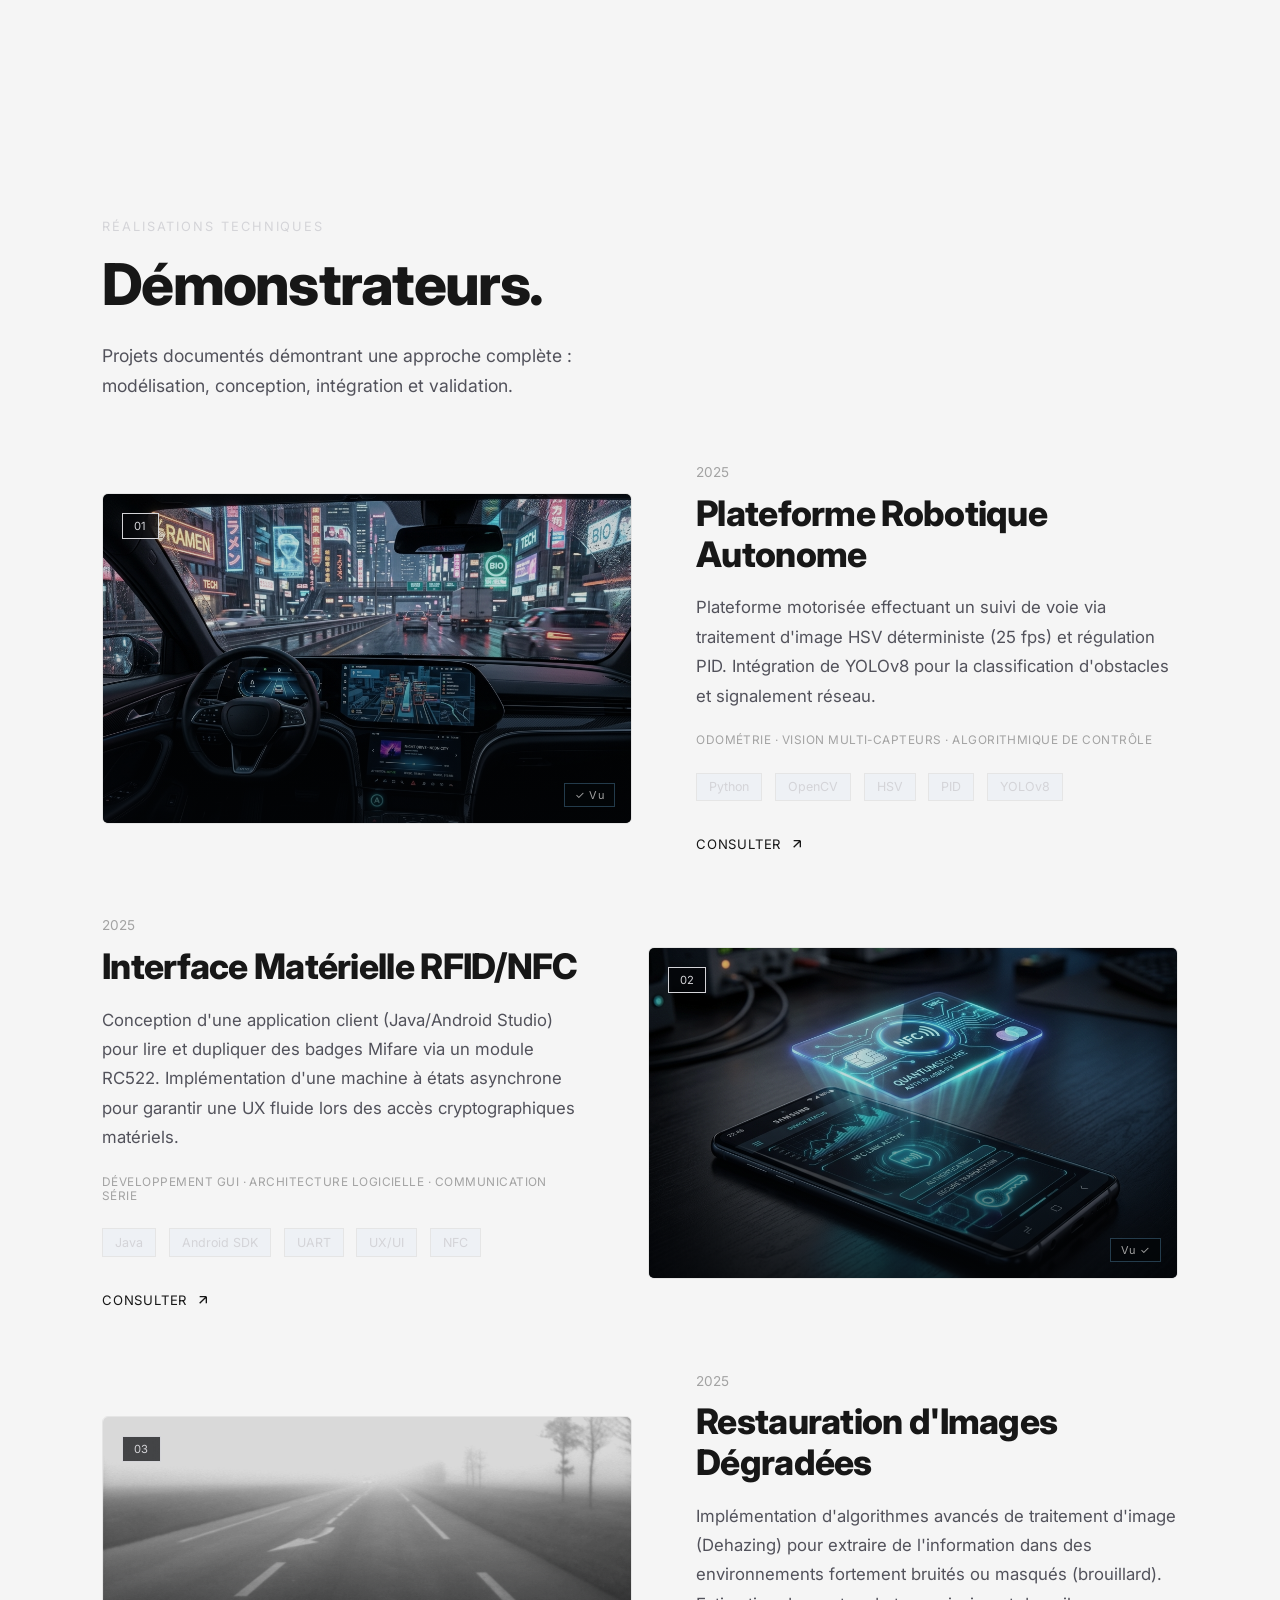
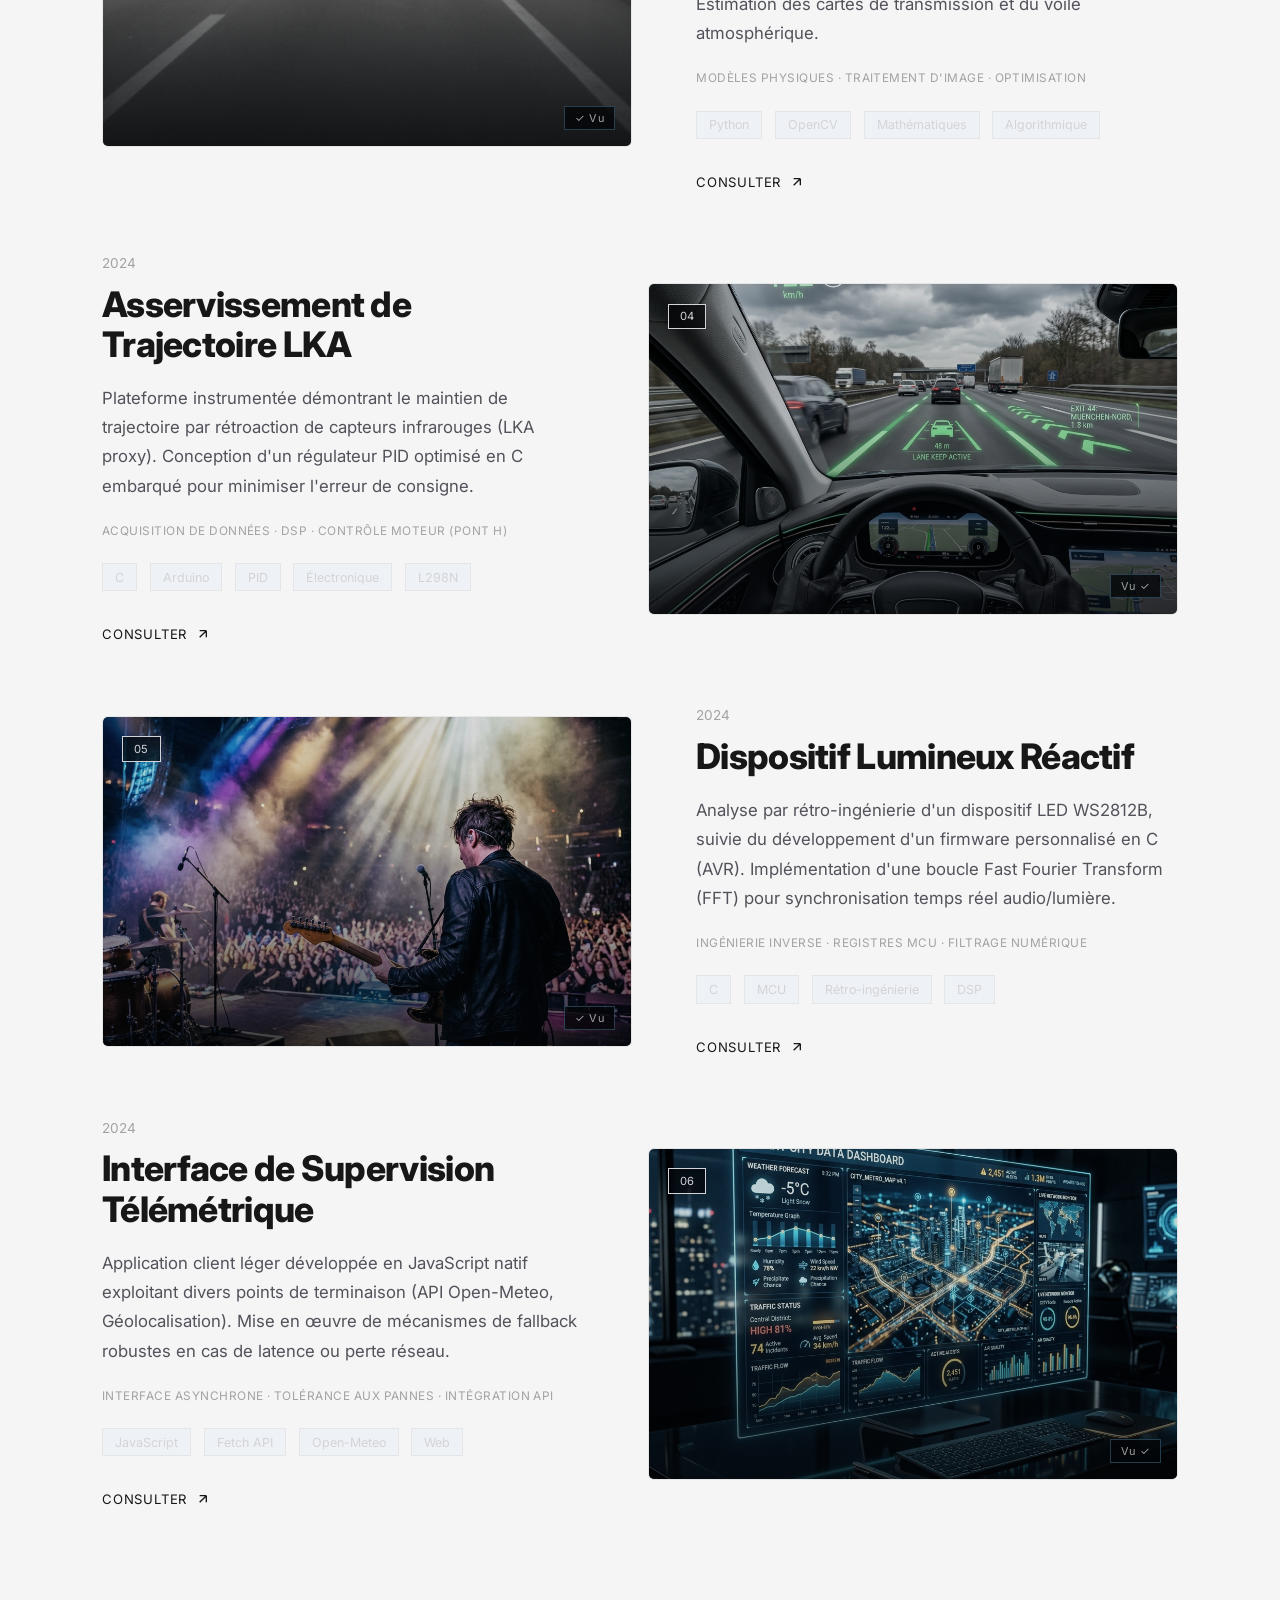
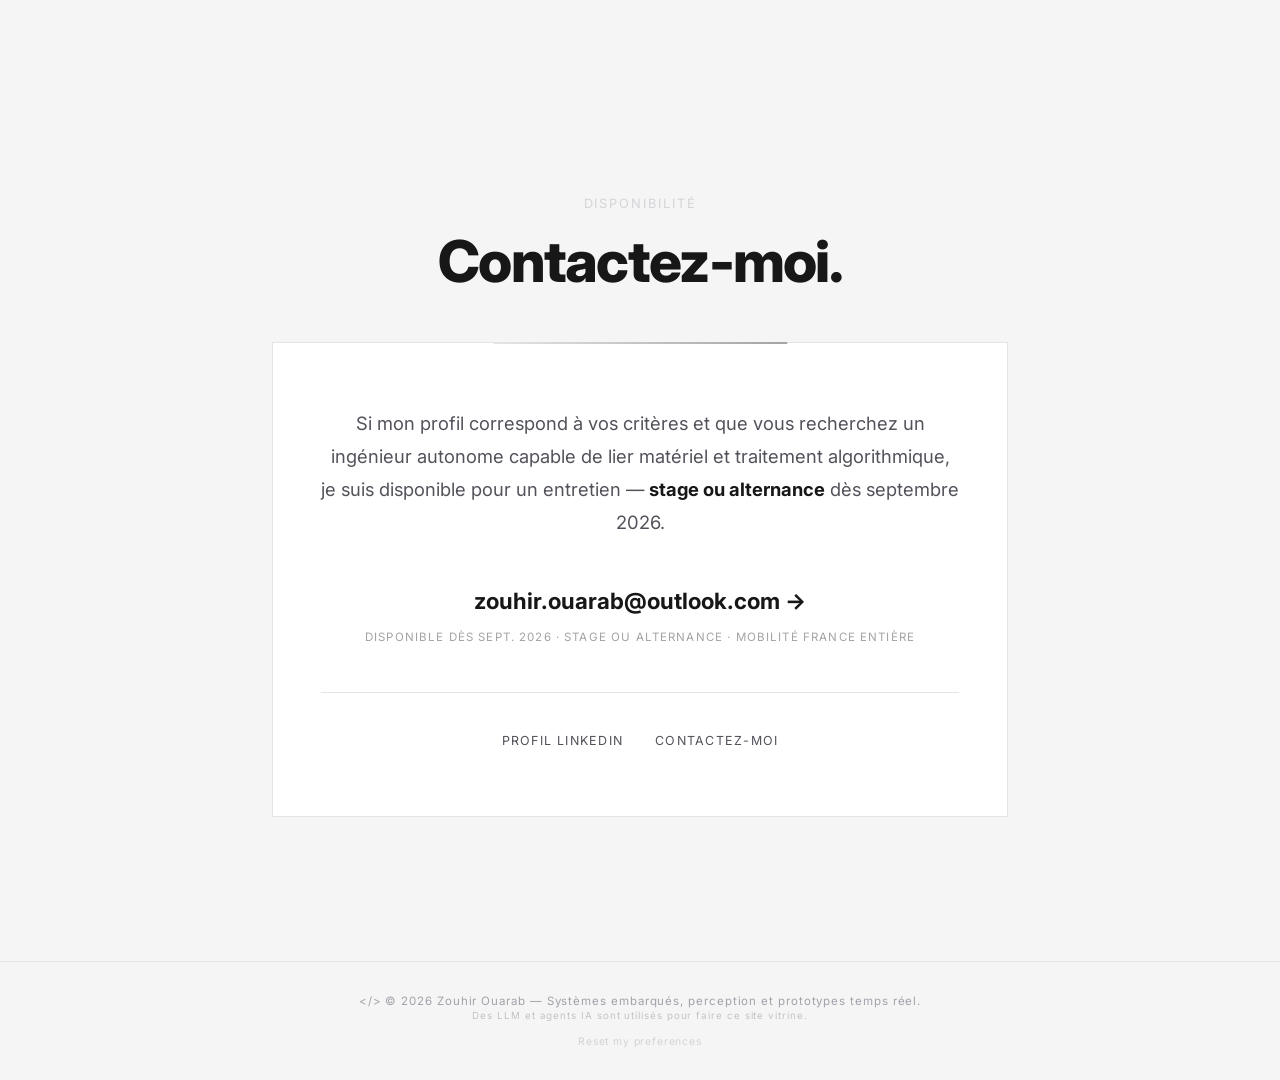
==== commit 41be2f74: "Profile update" ====
--- a/index.html
+++ b/index.html
@@ -12,15 +12,15 @@
 /*──── RESET & TOKENS ────*/
 *,*::before,*::after{margin:0;padding:0;box-sizing:border-box}
 :root{
-  --bg:#111315;--surface:#1c1f24;--surface2:#2b2f36;
-  --border:rgba(255,159,28,.15);--border2:rgba(255,159,28,.3);
-  --text:#f0f2f5;--dim:#8b949e;--dim2:#484f58;
-  --cyan:#ff9f1c;--green:#e0e3e6;--purple:#e85d04;
-  --glow:rgba(255,159,28,.15);--glow2:rgba(232,93,4,.1);
-  --grad:linear-gradient(135deg,var(--cyan),var(--purple));
-  --grad2:linear-gradient(135deg,var(--cyan),var(--green));
+  --bg:#111111;--surface:#1a1a1a;--surface2:#262626;
+  --border:#333333;--border2:#404040;
+  --text:#f5f5f5;--dim:#a3a3a3;--dim2:#737373;
+  --cyan:#d4d4d8;--green:#a3a3a3;--purple:#737373;
+  --glow:rgba(255,255,255,.02);--glow2:rgba(255,255,255,.01);
+  --grad:linear-gradient(135deg,#e5e5e5,#a3a3a3);
+  --grad2:linear-gradient(135deg,#e5e5e5,#737373);
   --sans:'Inter',system-ui,sans-serif;
-  --mono:'JetBrains Mono',monospace;
+  --mono:'Inter',system-ui,sans-serif;
   --ease:cubic-bezier(.16,1,.3,1);
   --ease2:cubic-bezier(.77,0,.175,1);
 }
@@ -28,25 +28,24 @@
 ::-webkit-scrollbar{width:6px}
 ::-webkit-scrollbar-track{background:var(--bg)}
 ::-webkit-scrollbar-thumb{background:var(--dim2);border-radius:3px}
-body{font-family:var(--sans);background:var(--bg);color:var(--text);overflow-x:hidden;cursor:none;-webkit-font-smoothing:antialiased}
+body{font-family:var(--sans);background:var(--bg);color:var(--text);overflow-x:hidden;cursor:auto;-webkit-font-smoothing:antialiased}
 a{color:inherit;text-decoration:none}
 img{display:block;max-width:100%}
 ::selection{background:rgba(80,144,240,.3);color:#fff}
 a:focus-visible,button:focus-visible{outline:2px solid var(--cyan);outline-offset:4px}
 
 /*──── CURSOR ────*/
-.cur{position:fixed;top:0;left:0;pointer-events:none;z-index:9999;mix-blend-mode:screen}
-.cur-dot{width:6px;height:6px;background:var(--cyan);border-radius:50%;transform:translate(-50%,-50%);box-shadow:0 0 12px var(--cyan)}
-.cur-ring{width:44px;height:44px;border:1.5px solid rgba(80,144,240,.4);border-radius:50%;transform:translate(-50%,-50%);transition:width .25s var(--ease),height .25s var(--ease),border-color .3s,background .3s}
-.cur-ring.hover{width:72px;height:72px;border-color:var(--cyan);background:rgba(80,144,240,.08)}
+.cur{display:none !important;}
+.cur-dot{display:none !important;}
+.cur-ring{display:none !important;}
+.cur-ring.hover{display:none !important;}
 
 /*──── CANVAS BG ────*/
-#particles{position:fixed;inset:0;z-index:0;opacity:.6}
-.noise{position:fixed;inset:0;z-index:1;pointer-events:none;opacity:.03;background-image:url("data:image/svg+xml,%3Csvg viewBox='0 0 200 200' xmlns='http://www.w3.org/2000/svg'%3E%3Cfilter id='n'%3E%3CfeTurbulence type='fractalNoise' baseFrequency='0.9' numOctaves='4' stitchTiles='stitch'/%3E%3C/filter%3E%3Crect width='100%25' height='100%25' filter='url(%23n)' opacity='1'/%3E%3C/svg%3E")}
-.glow-orb{position:fixed;width:800px;height:800px;border-radius:50%;filter:blur(150px);pointer-events:none;z-index:0;opacity:.15;animation:float 20s infinite ease-in-out}
-.glow-orb.a{top:-20%;left:-10%;background:var(--cyan);animation-delay:0s}
-.glow-orb.b{bottom:-25%;right:-10%;background:var(--purple);animation-delay:-5s;width:900px;height:900px}
-@keyframes float{0%,100%{transform:translate(0,0) scale(1)}33%{transform:translate(5%,10%) scale(1.1)}66%{transform:translate(-5%,15%) scale(0.9)}}
+#particles{display:none !important;}
+.noise{display:none !important;}
+.glow-orb{display:none !important;}
+.glow-orb.a{display:none !important;}
+.glow-orb.b{display:none !important;}
 
 /*──── NAV ────*/
 nav{position:fixed;top:0;left:0;right:0;z-index:100;padding:1.5rem 3rem;display:flex;align-items:center;justify-content:space-between;transition:background .4s,backdrop-filter .4s,padding .3s}
@@ -58,7 +57,7 @@
 .nav-links a::after{content:'';position:absolute;bottom:0;left:0;width:100%;height:1px;background:var(--cyan);transform:scaleX(0);transform-origin:right;transition:transform .4s var(--ease)}
 .nav-links a:hover{color:var(--text)}
 .nav-links a:hover::after{transform:scaleX(1);transform-origin:left}
-.burger{display:none;flex-direction:column;gap:5px;background:none;border:none;padding:6px;cursor:none;z-index:200}
+.burger{display:none;flex-direction:column;gap:5px;background:none;border:none;padding:6px;cursor:pointer;z-index:200}
 .burger span{display:block;width:24px;height:1.5px;background:var(--text);transition:transform .35s var(--ease),opacity .25s}
 .burger.open span:nth-child(1){transform:translateY(6.5px) rotate(45deg)}
 .burger.open span:nth-child(2){opacity:0;transform:scaleX(0)}
@@ -95,7 +94,7 @@
 .hero-btns{display:flex;gap:1.2rem;flex-wrap:wrap}
 .hero-highlights{display:flex;flex-wrap:wrap;gap:.8rem;margin-top:1.6rem}
 .hero-chip{font-family:var(--mono);font-size:.72rem;letter-spacing:.06em;padding:.55rem .9rem;border:1px solid var(--border);background:rgba(80,144,240,.04);color:var(--dim)}
-.btn{display:inline-flex;align-items:center;gap:.6rem;font-family:var(--mono);font-size:.82rem;letter-spacing:.06em;text-transform:uppercase;padding:1rem 2.2rem;border:1px solid var(--border2);background:transparent;color:var(--text);position:relative;overflow:hidden;transition:color .4s,border-color .4s;cursor:none}
+.btn{display:inline-flex;align-items:center;gap:.6rem;font-family:var(--mono);font-size:.82rem;letter-spacing:.06em;text-transform:uppercase;padding:1rem 2.2rem;border:1px solid var(--border2);background:transparent;color:var(--text);position:relative;overflow:hidden;transition:color .4s,border-color .4s;cursor:pointer}
 .btn::before{content:'';position:absolute;inset:0;background:var(--grad);transform:scaleX(0);transform-origin:right;transition:transform .5s var(--ease2);z-index:-1}
 .btn:hover{color:var(--bg);border-color:transparent;font-weight:700}
 .btn:hover::before{transform:scaleX(1);transform-origin:left}
@@ -211,19 +210,20 @@
 .footer-reset:hover{opacity:1;color:var(--cyan)}
 
 /*──── LIGHT THEME ────*/
+/*──── LIGHT THEME ────*/
 :root.light{
-  --bg:#f0f4ff;--surface:#ffffff;--surface2:#e8eef8;
-  --border:rgba(80,120,220,.15);--border2:rgba(80,120,220,.3);
-  --text:#151c2e;--dim:#4a5570;--dim2:#8a95aa;
-  --glow:rgba(80,120,220,.1);
+  --bg:#f5f5f5;--surface:#ffffff;--surface2:#e5e5e5;
+  --border:#e5e5e5;--border2:#d4d4d8;
+  --text:#171717;--dim:#52525b;--dim2:#a1a1aa;
+  --glow:rgba(0,0,0,.02);
 }
 :root.light body{background:var(--bg);color:var(--text)}
-:root.light nav.scrolled{background:rgba(240,244,255,.95)}
-:root.light .mob-drawer{background:rgba(240,244,255,.98)}
+:root.light nav.scrolled{background:rgba(245,245,245,.95)}
+:root.light .mob-drawer{background:rgba(245,245,245,.98)}
 :root.light .exp-item{background:rgba(255,255,255,.8)}
 :root.light .sk-card,.light .diff-card,.light .contact-card{background:var(--surface)}
-:root.light #particles{opacity:.25}
-:root.light .glow-orb{opacity:.08}
+:root.light #particles{display:none !important;}
+:root.light .glow-orb{display:none !important;}
 
 /*──── NAV CONTROLS (theme + lang) ────*/
 .nav-controls{display:flex;align-items:center;gap:.6rem;margin-left:1.5rem}
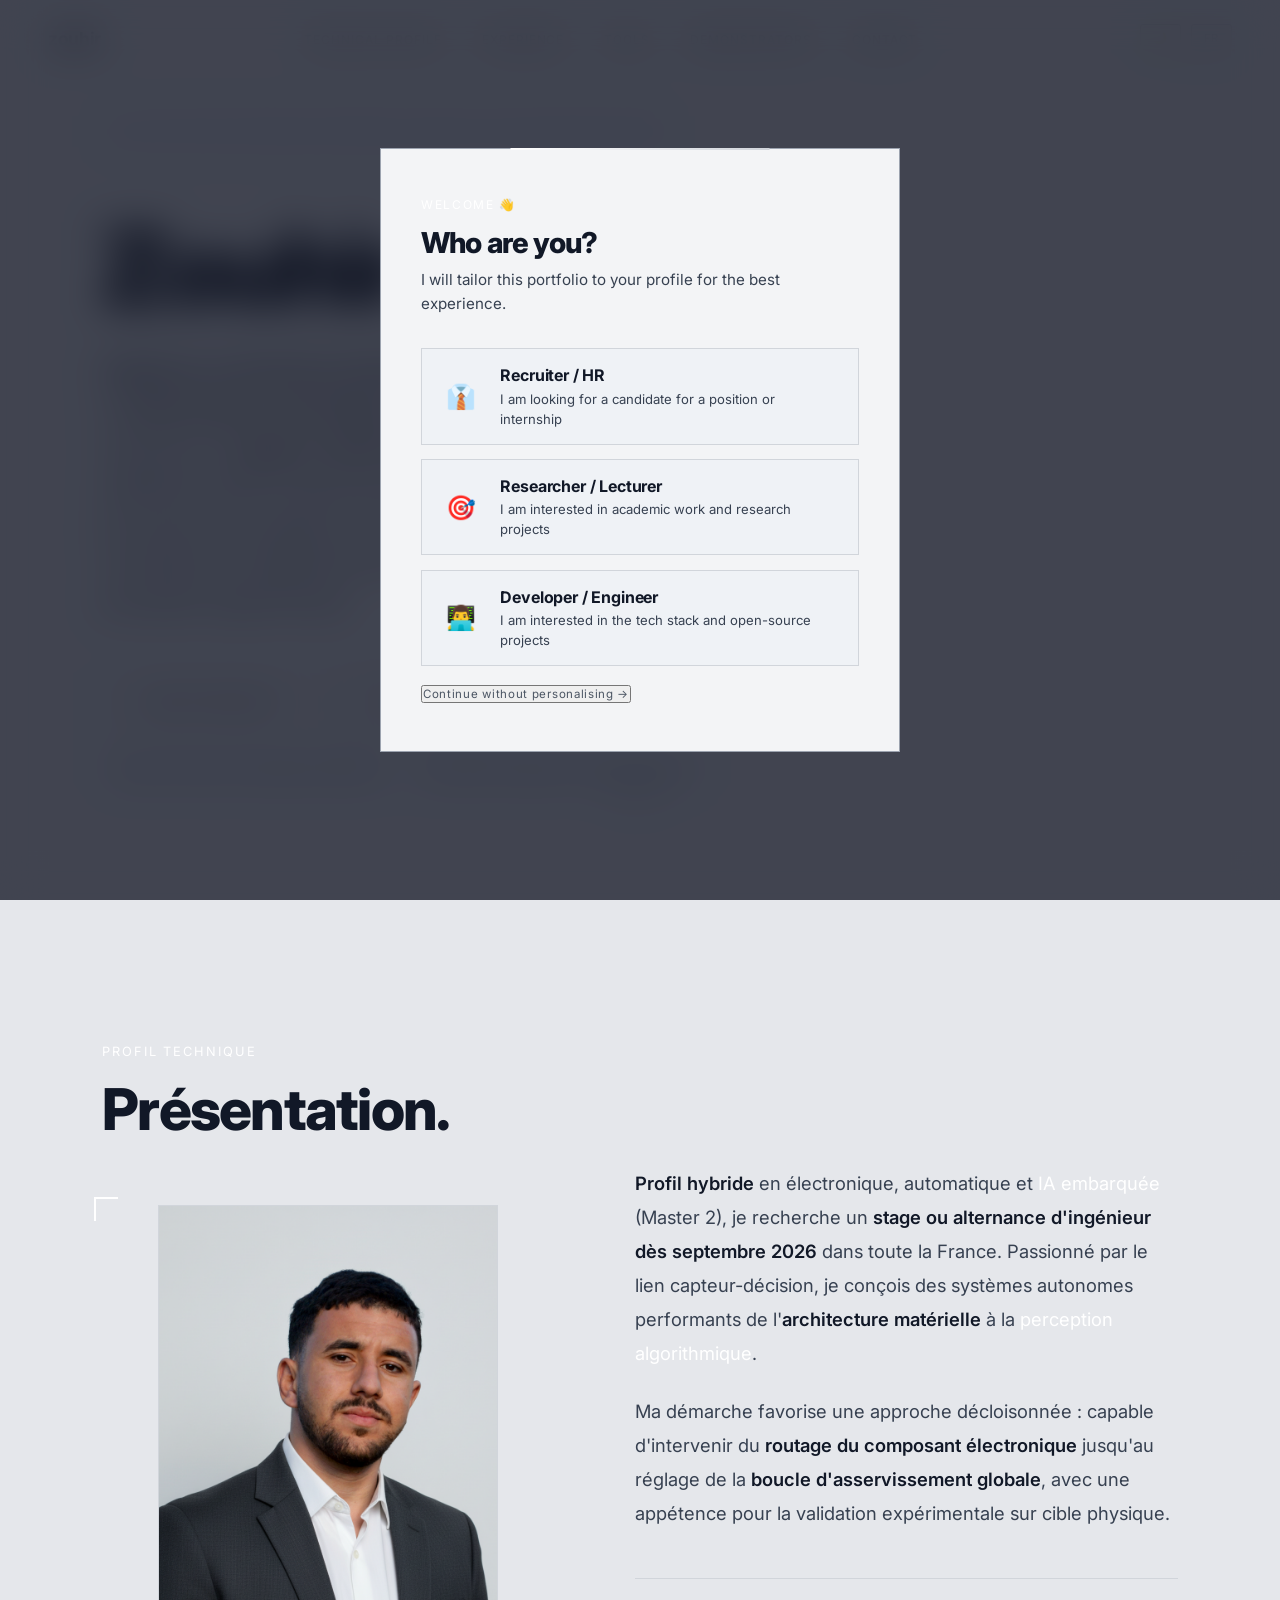
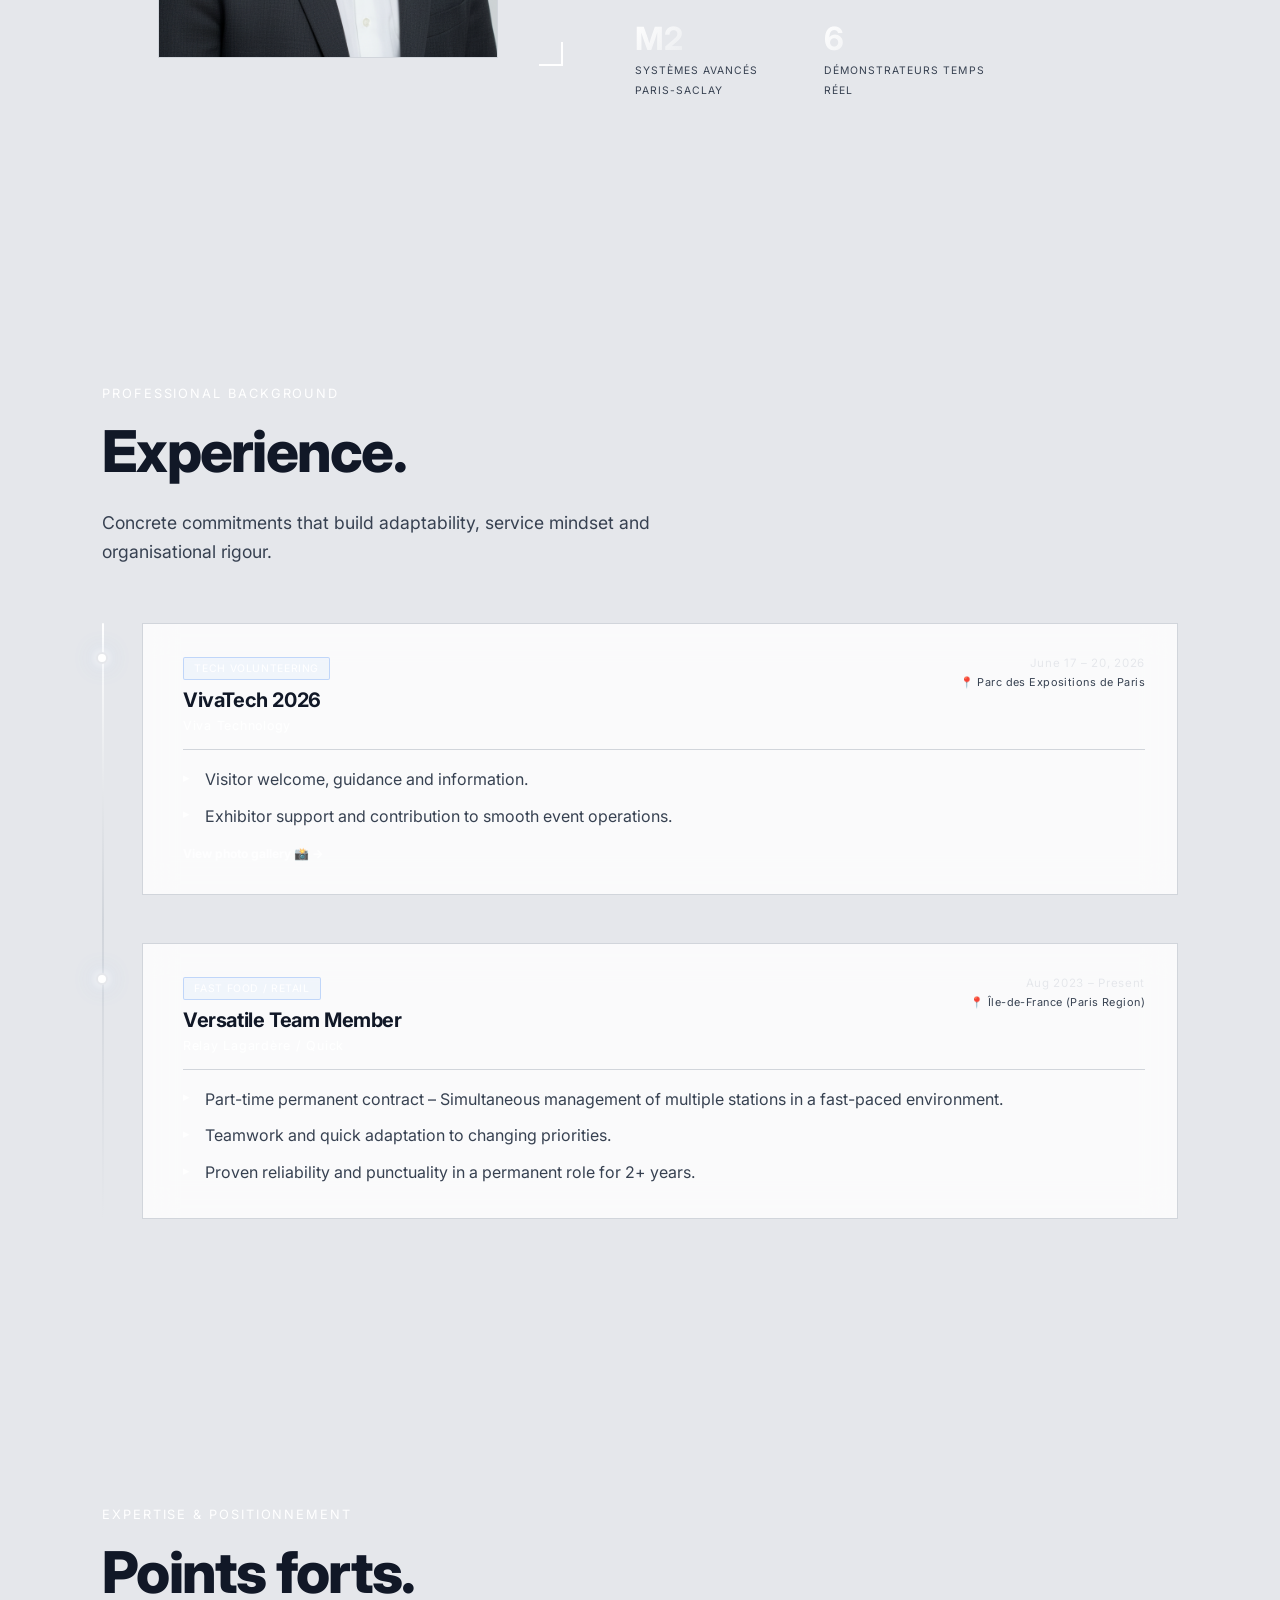
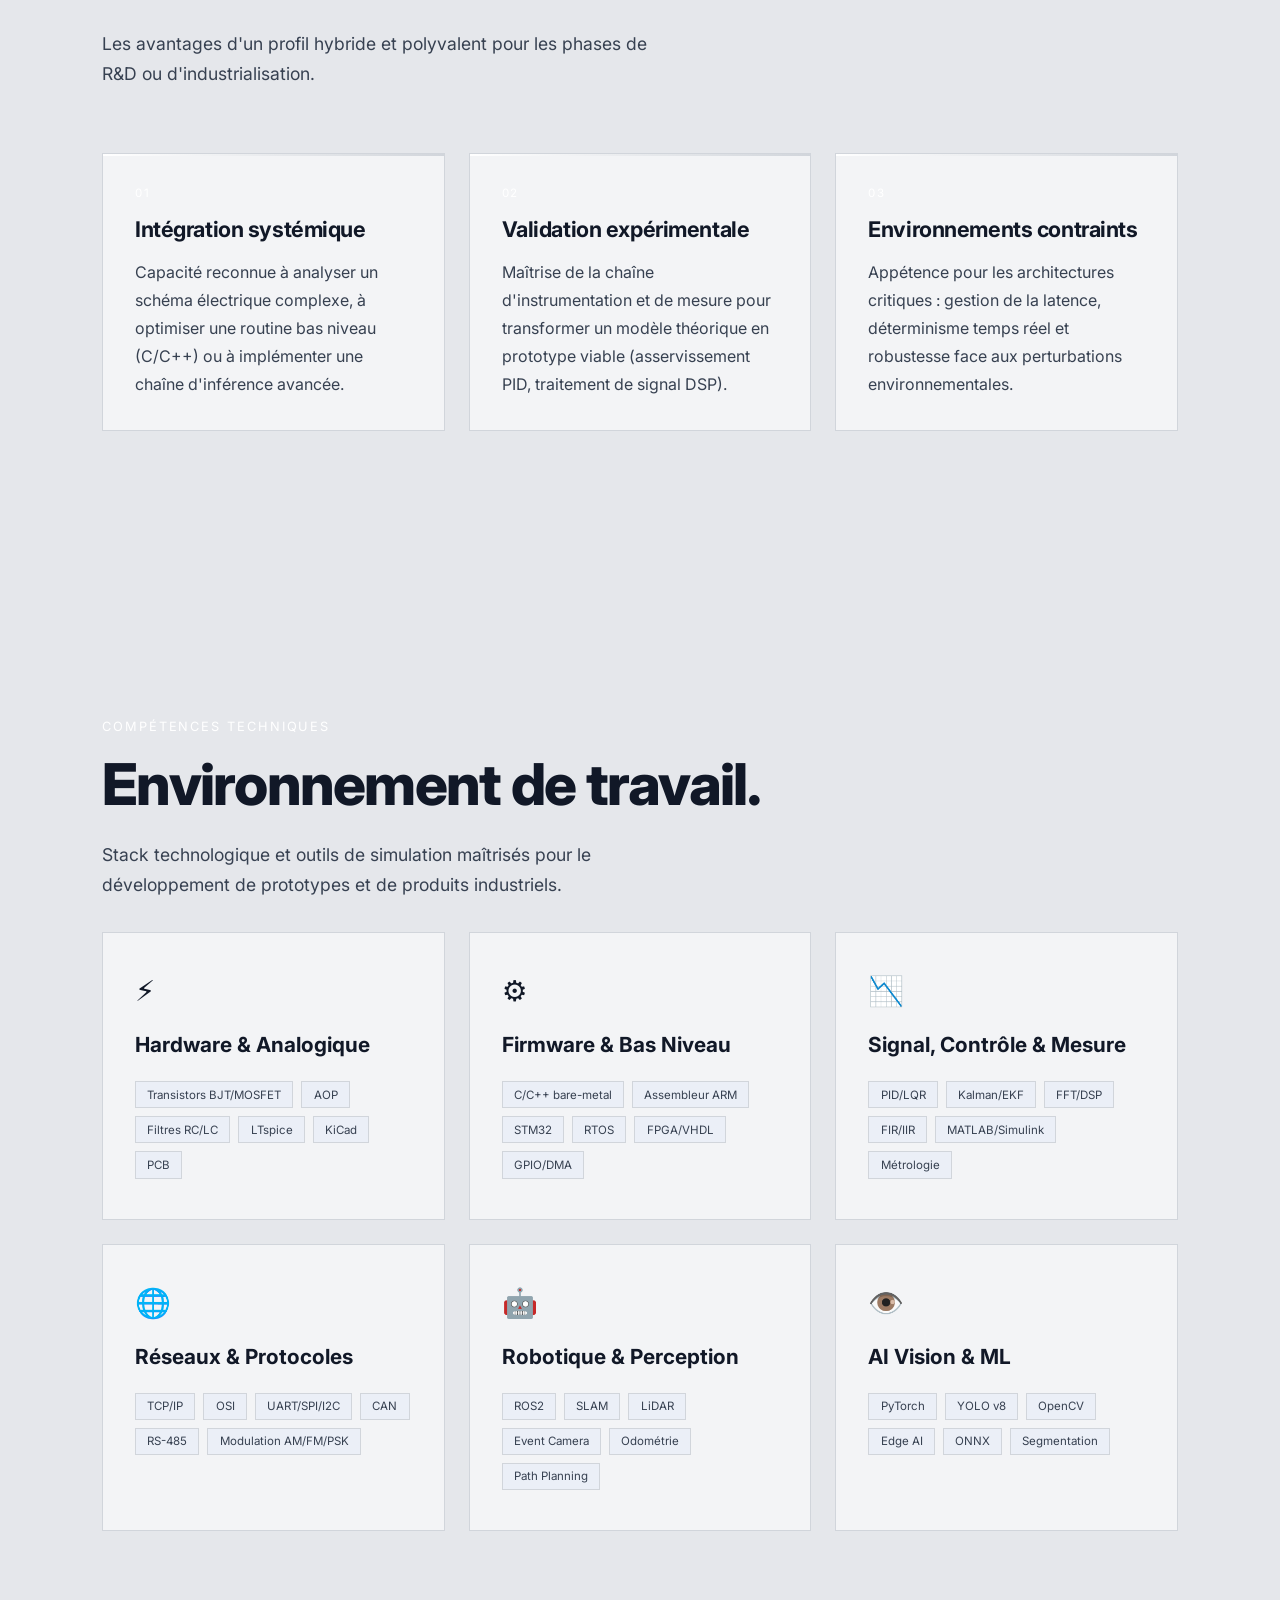
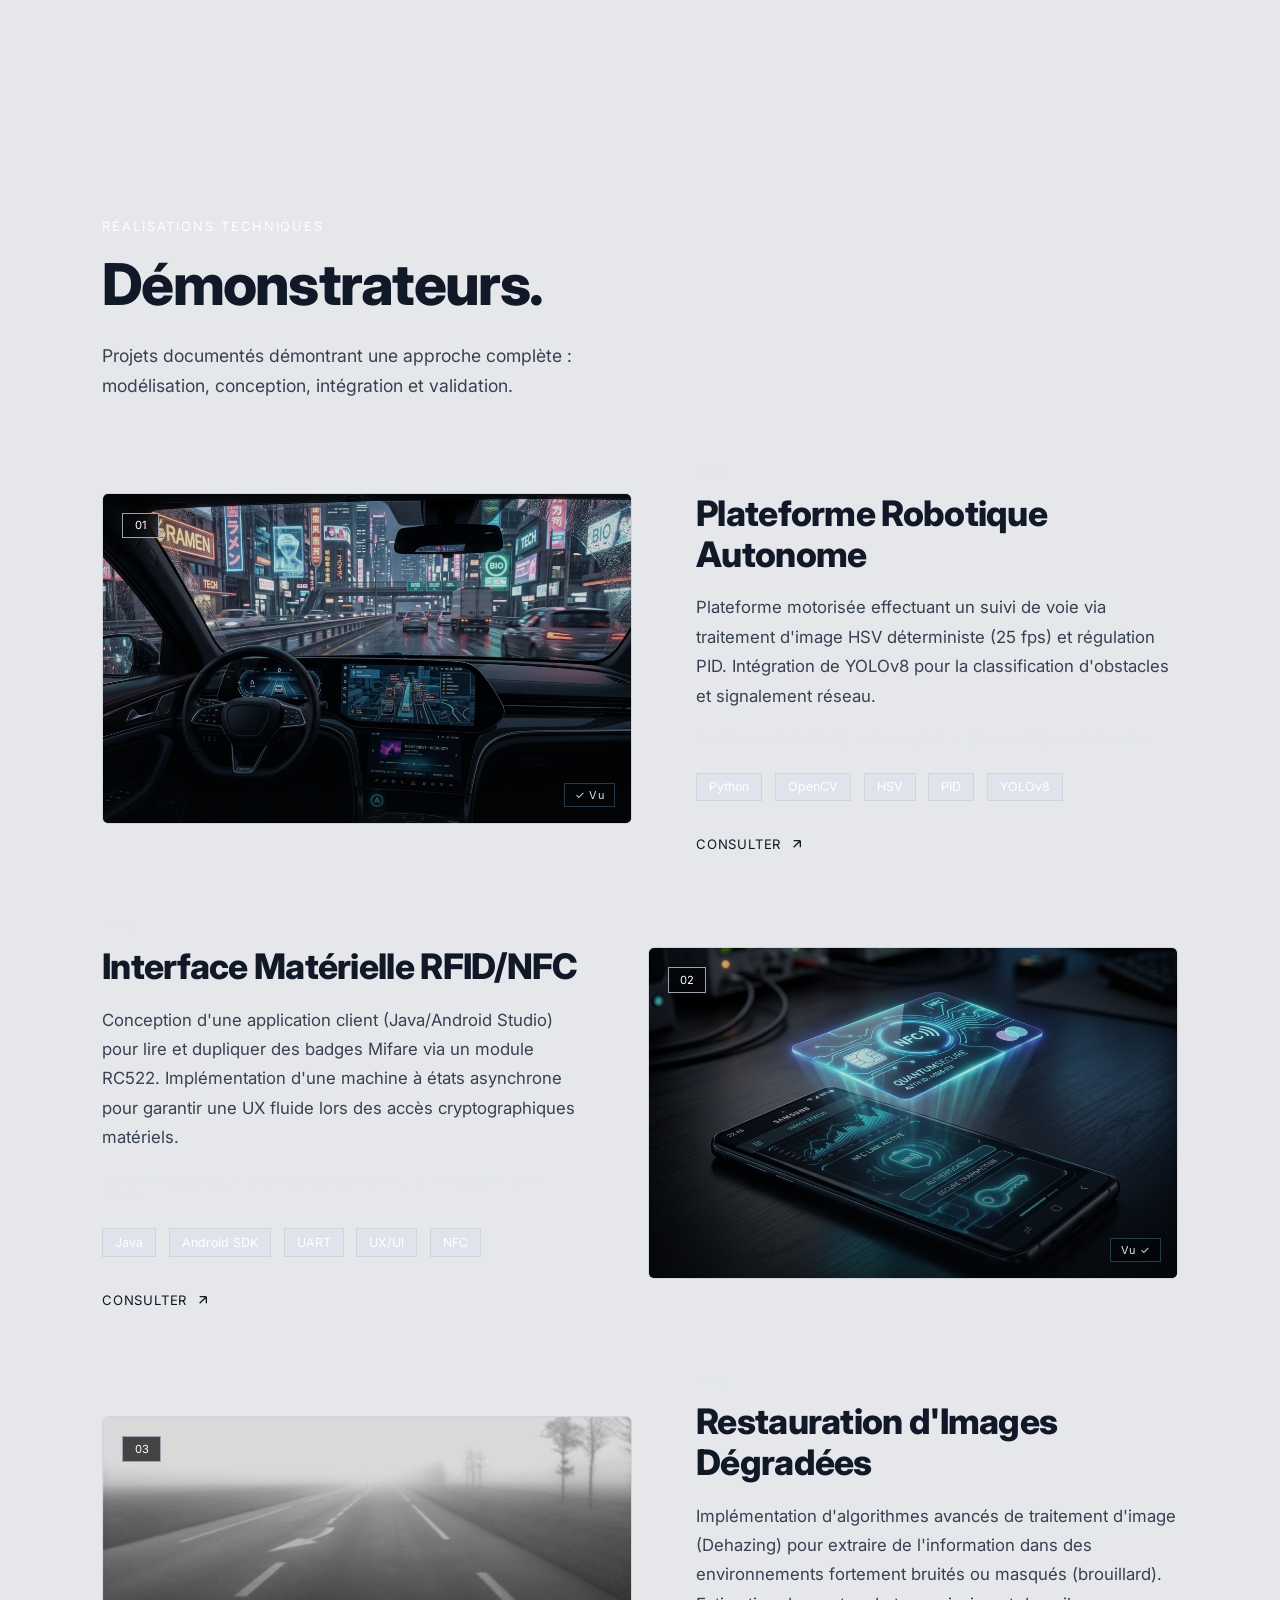
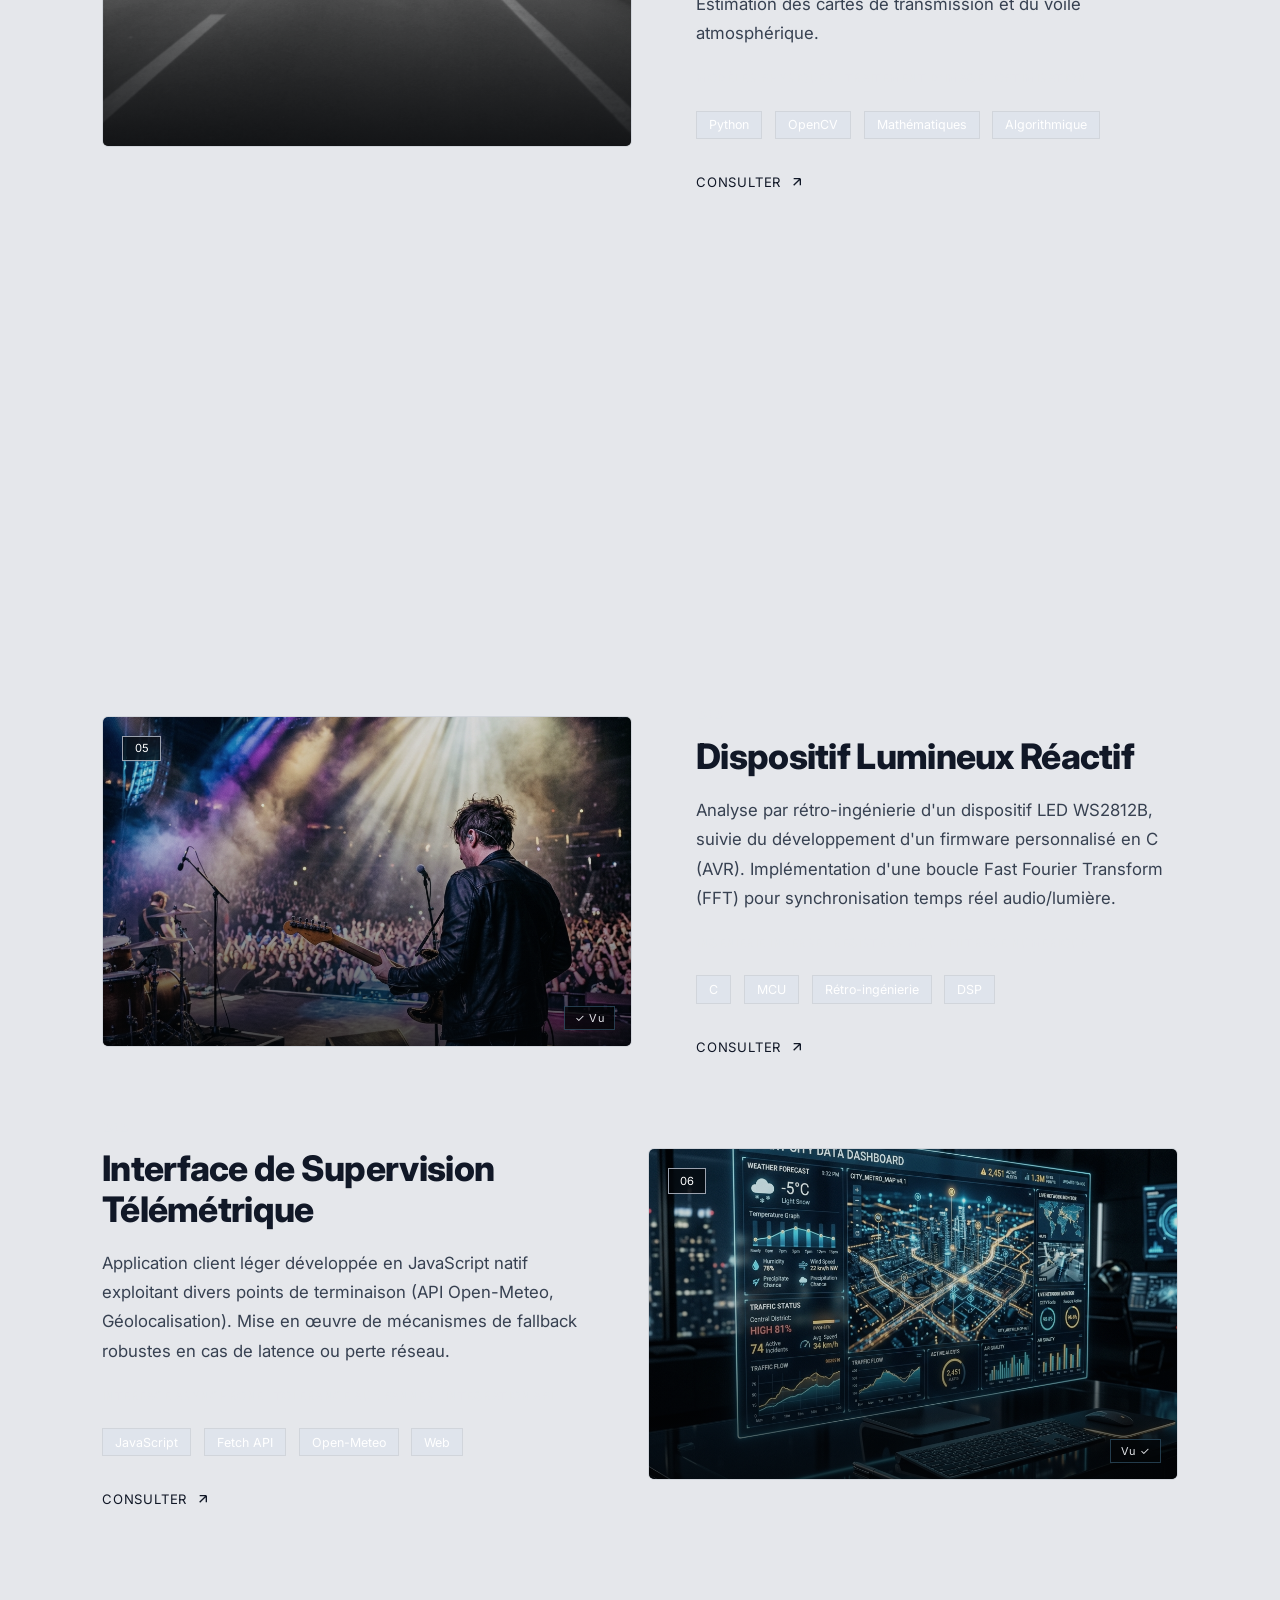
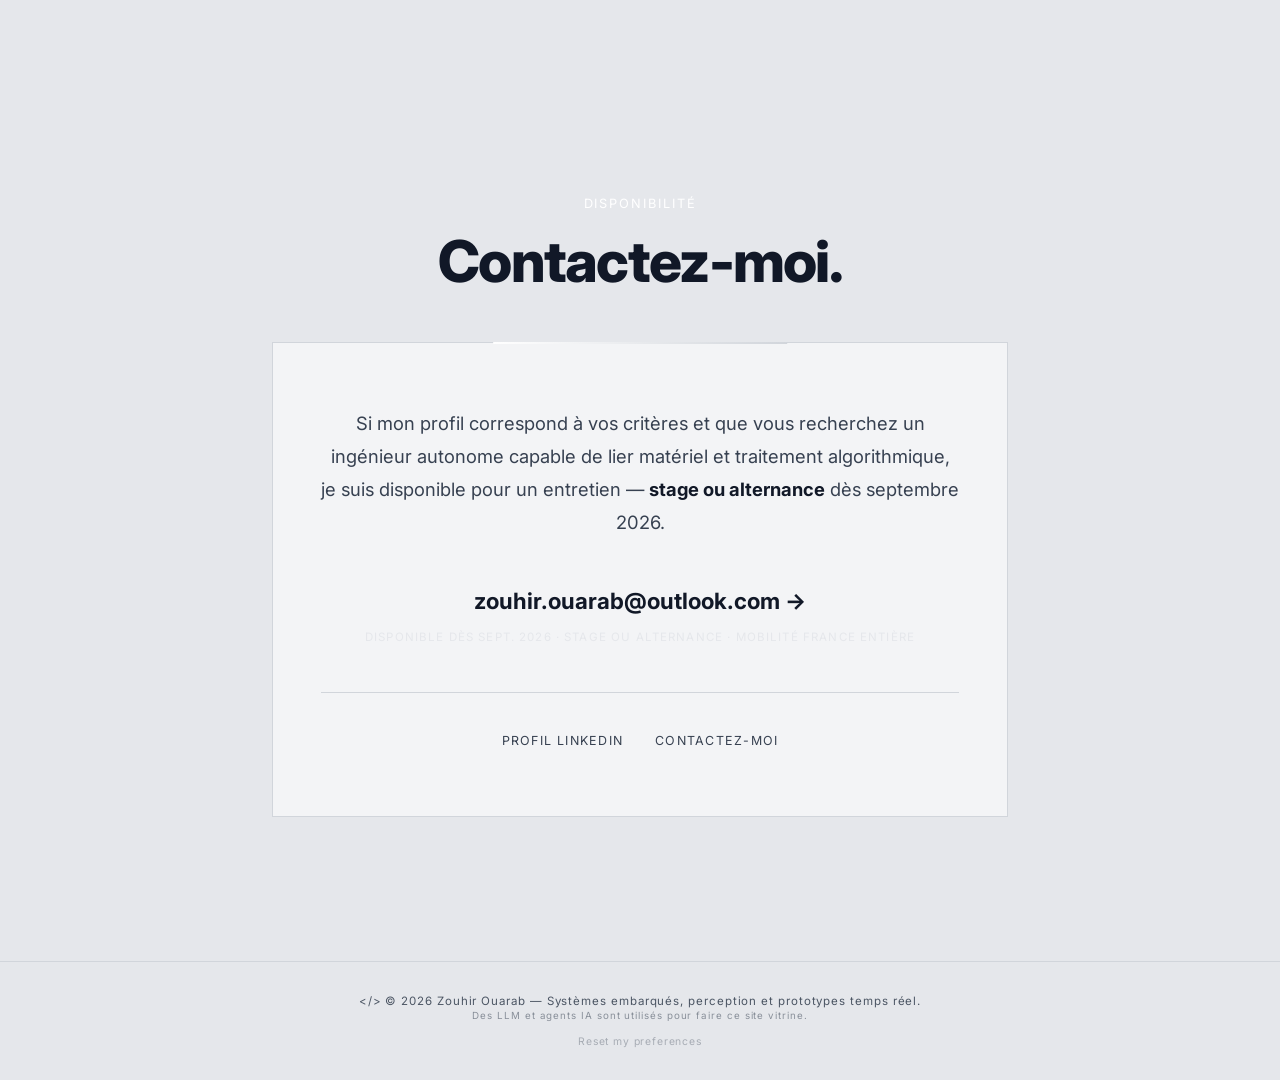
==== commit ba614bb8: "Profile update" ====
--- a/index.html
+++ b/index.html
@@ -12,13 +12,13 @@
 /*──── RESET & TOKENS ────*/
 *,*::before,*::after{margin:0;padding:0;box-sizing:border-box}
 :root{
-  --bg:#111111;--surface:#1a1a1a;--surface2:#262626;
-  --border:#333333;--border2:#404040;
-  --text:#f5f5f5;--dim:#a3a3a3;--dim2:#737373;
-  --cyan:#d4d4d8;--green:#a3a3a3;--purple:#737373;
-  --glow:rgba(255,255,255,.02);--glow2:rgba(255,255,255,.01);
-  --grad:linear-gradient(135deg,#e5e5e5,#a3a3a3);
-  --grad2:linear-gradient(135deg,#e5e5e5,#737373);
+  --bg:#33363a;--surface:#42454a;--surface2:#51555b;
+  --border:#5f646b;--border2:#70767e;
+  --text:#ffffff;--dim:#d1d5db;--dim2:#9ca3af;
+  --cyan:#ffffff;--green:#e5e7eb;--purple:#d1d5db;
+  --glow:rgba(255,255,255,.05);--glow2:rgba(255,255,255,.03);
+  --grad:linear-gradient(135deg,#ffffff,#d1d5db);
+  --grad2:linear-gradient(135deg,#f3f4f6,#9ca3af);
   --sans:'Inter',system-ui,sans-serif;
   --mono:'Inter',system-ui,sans-serif;
   --ease:cubic-bezier(.16,1,.3,1);
@@ -212,10 +212,10 @@
 /*──── LIGHT THEME ────*/
 /*──── LIGHT THEME ────*/
 :root.light{
-  --bg:#f5f5f5;--surface:#ffffff;--surface2:#e5e5e5;
-  --border:#e5e5e5;--border2:#d4d4d8;
-  --text:#171717;--dim:#52525b;--dim2:#a1a1aa;
-  --glow:rgba(0,0,0,.02);
+  --bg:#e5e7eb;--surface:#f3f4f6;--surface2:#ffffff;
+  --border:#d1d5db;--border2:#9ca3af;
+  --text:#111827;--dim:#374151;--dim2:#4b5563;
+  --glow:rgba(0,0,0,.04);
 }
 :root.light body{background:var(--bg);color:var(--text)}
 :root.light nav.scrolled{background:rgba(245,245,245,.95)}
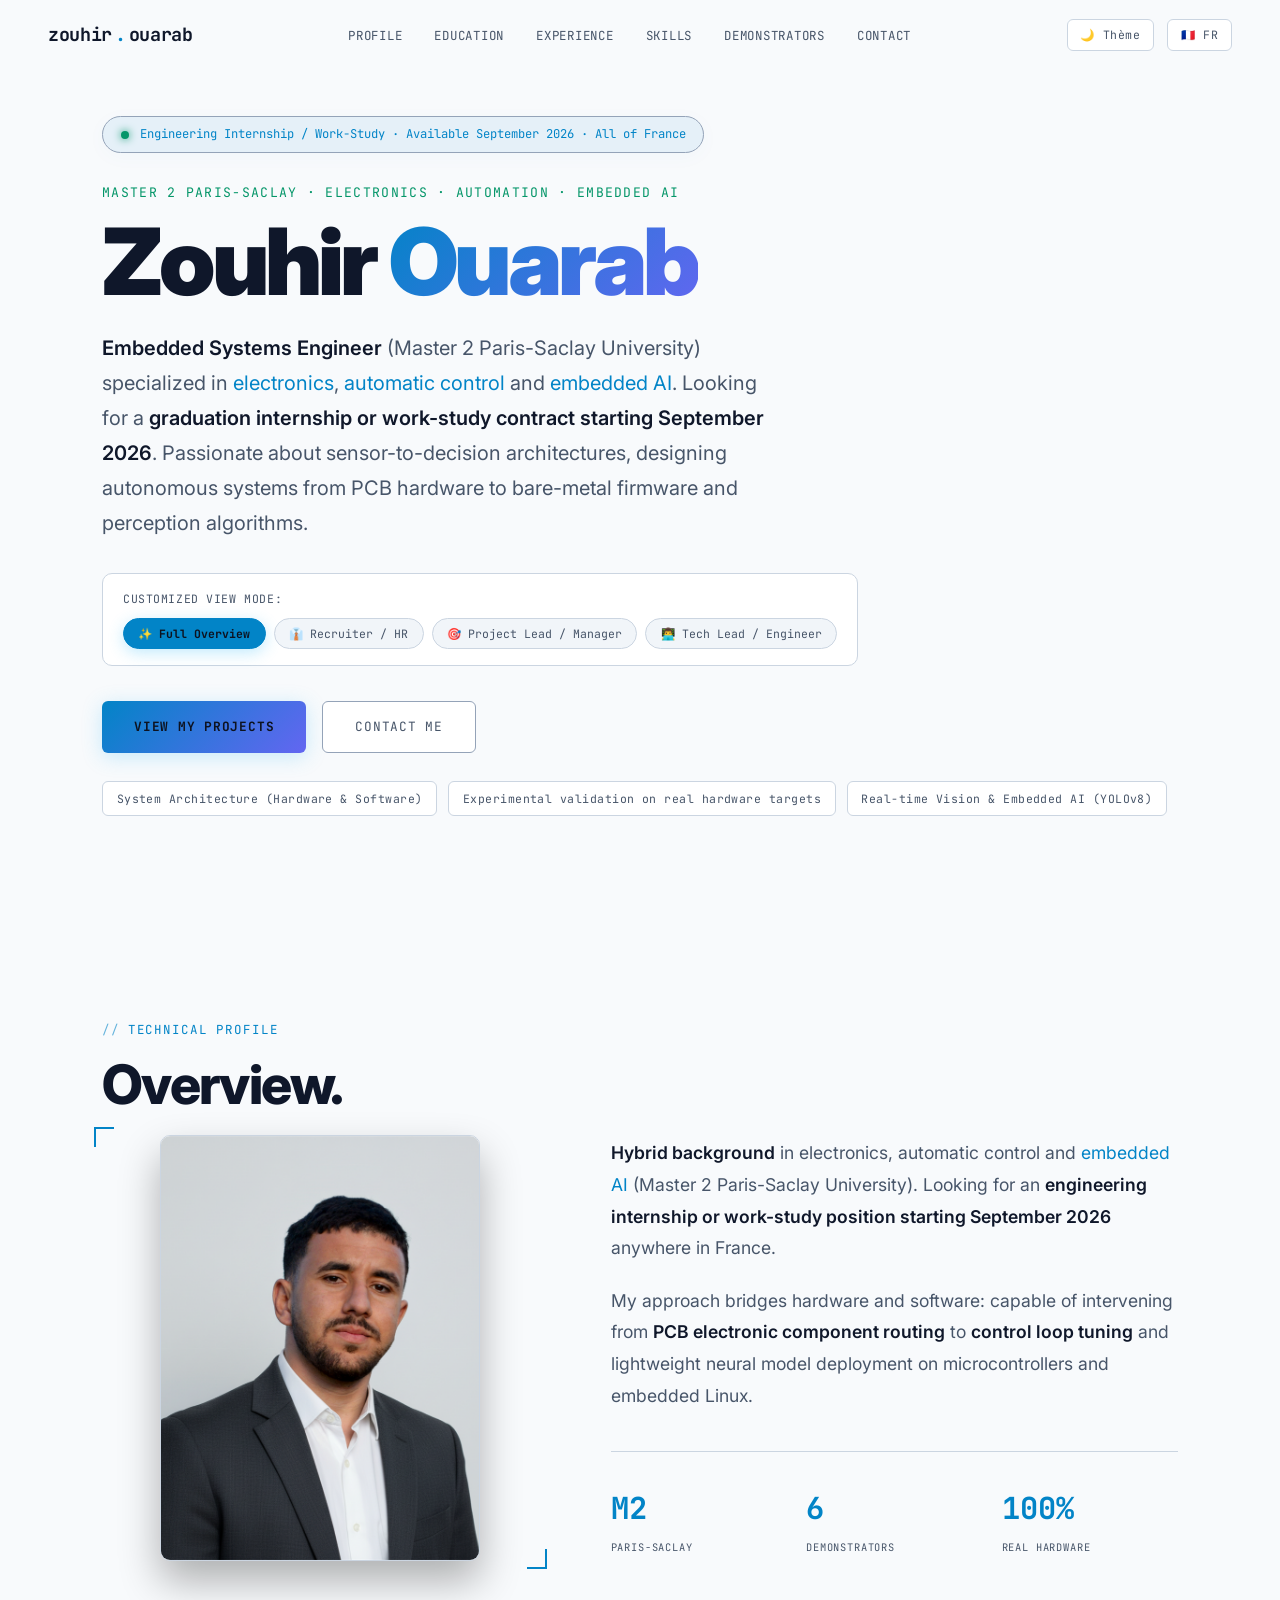
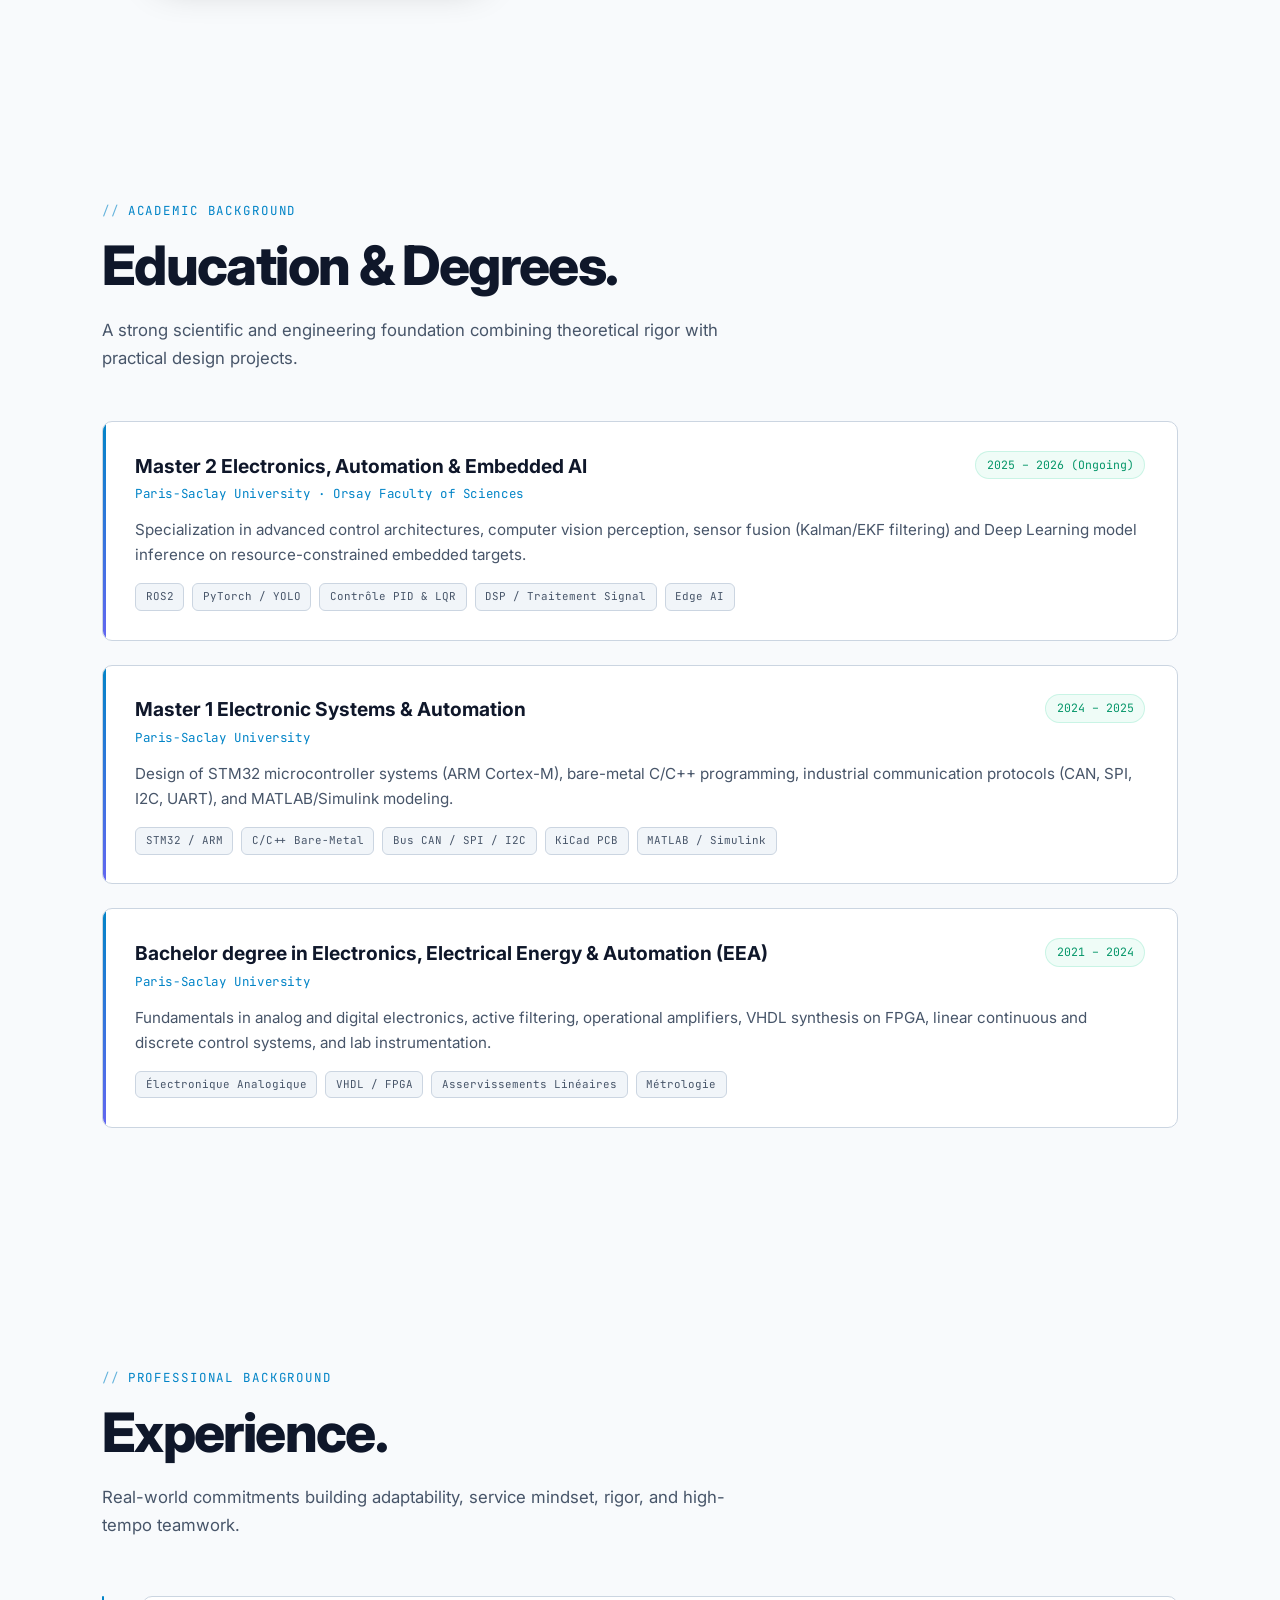
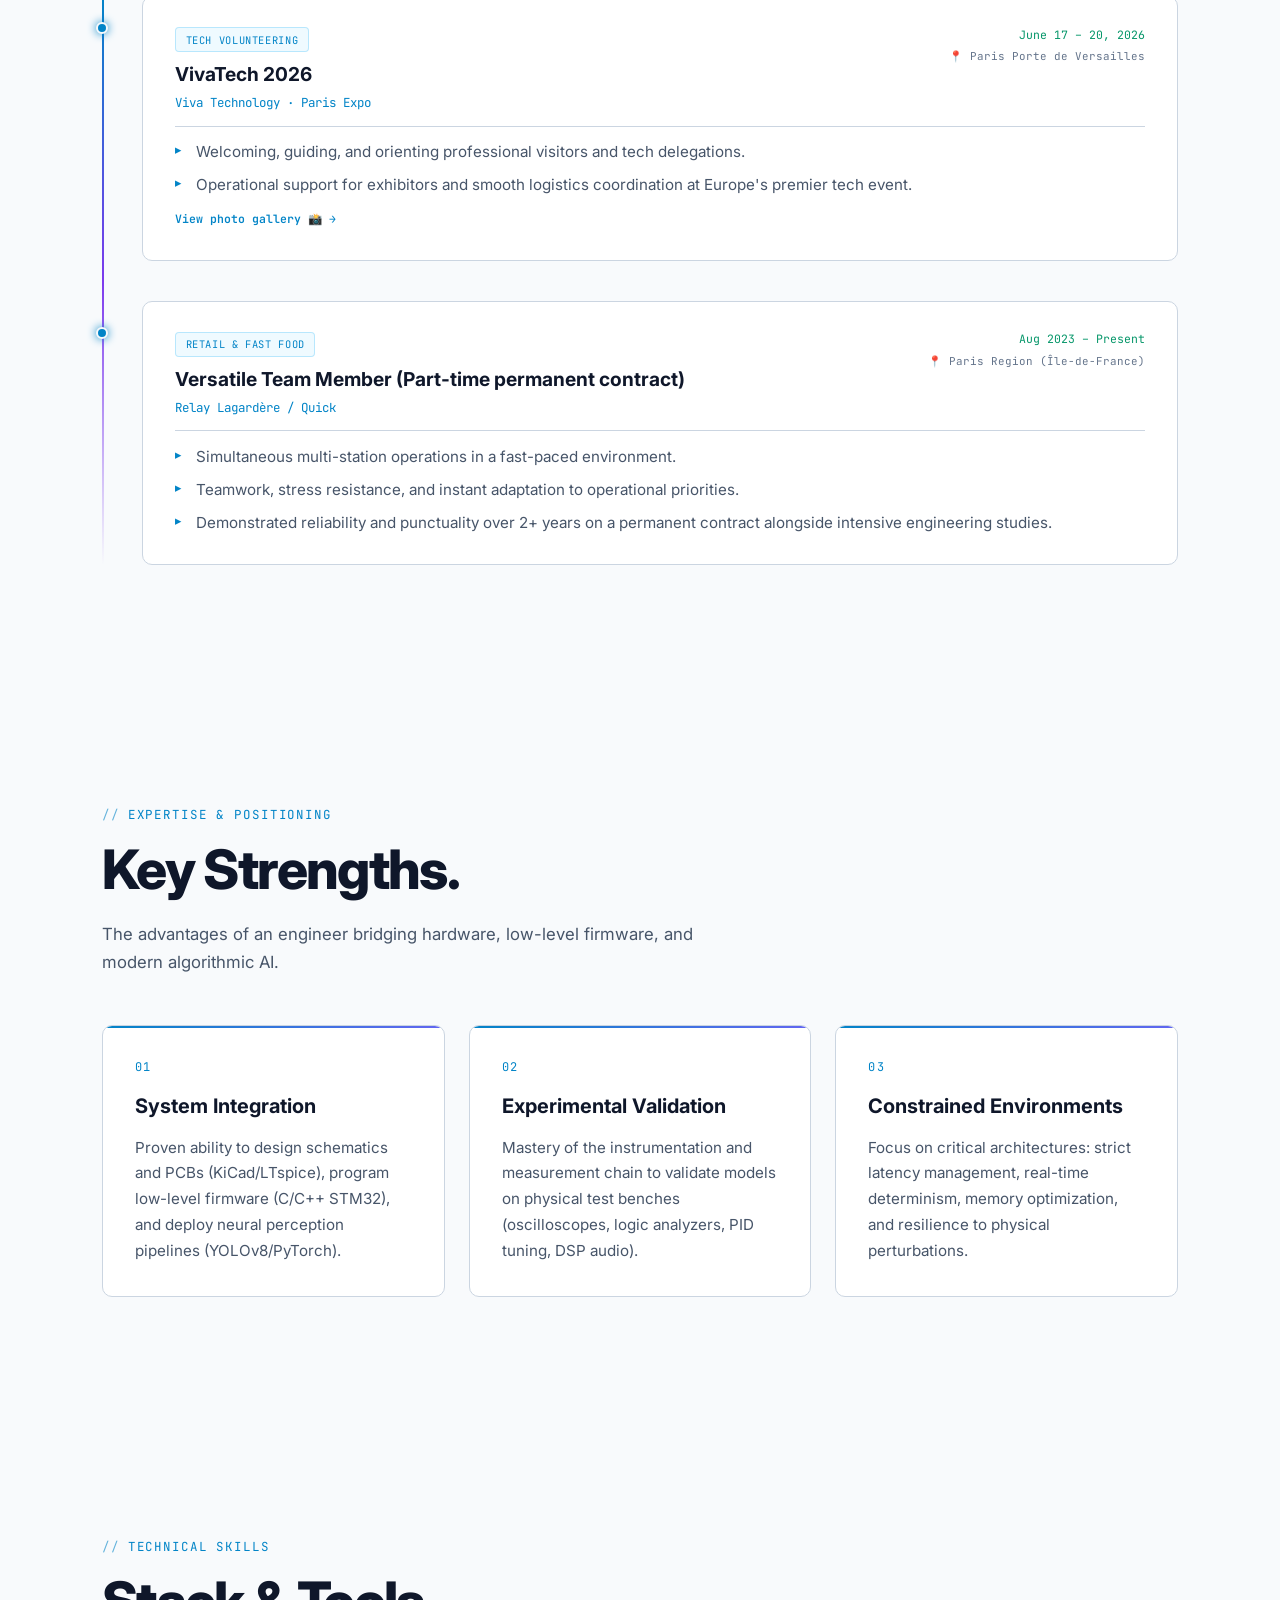
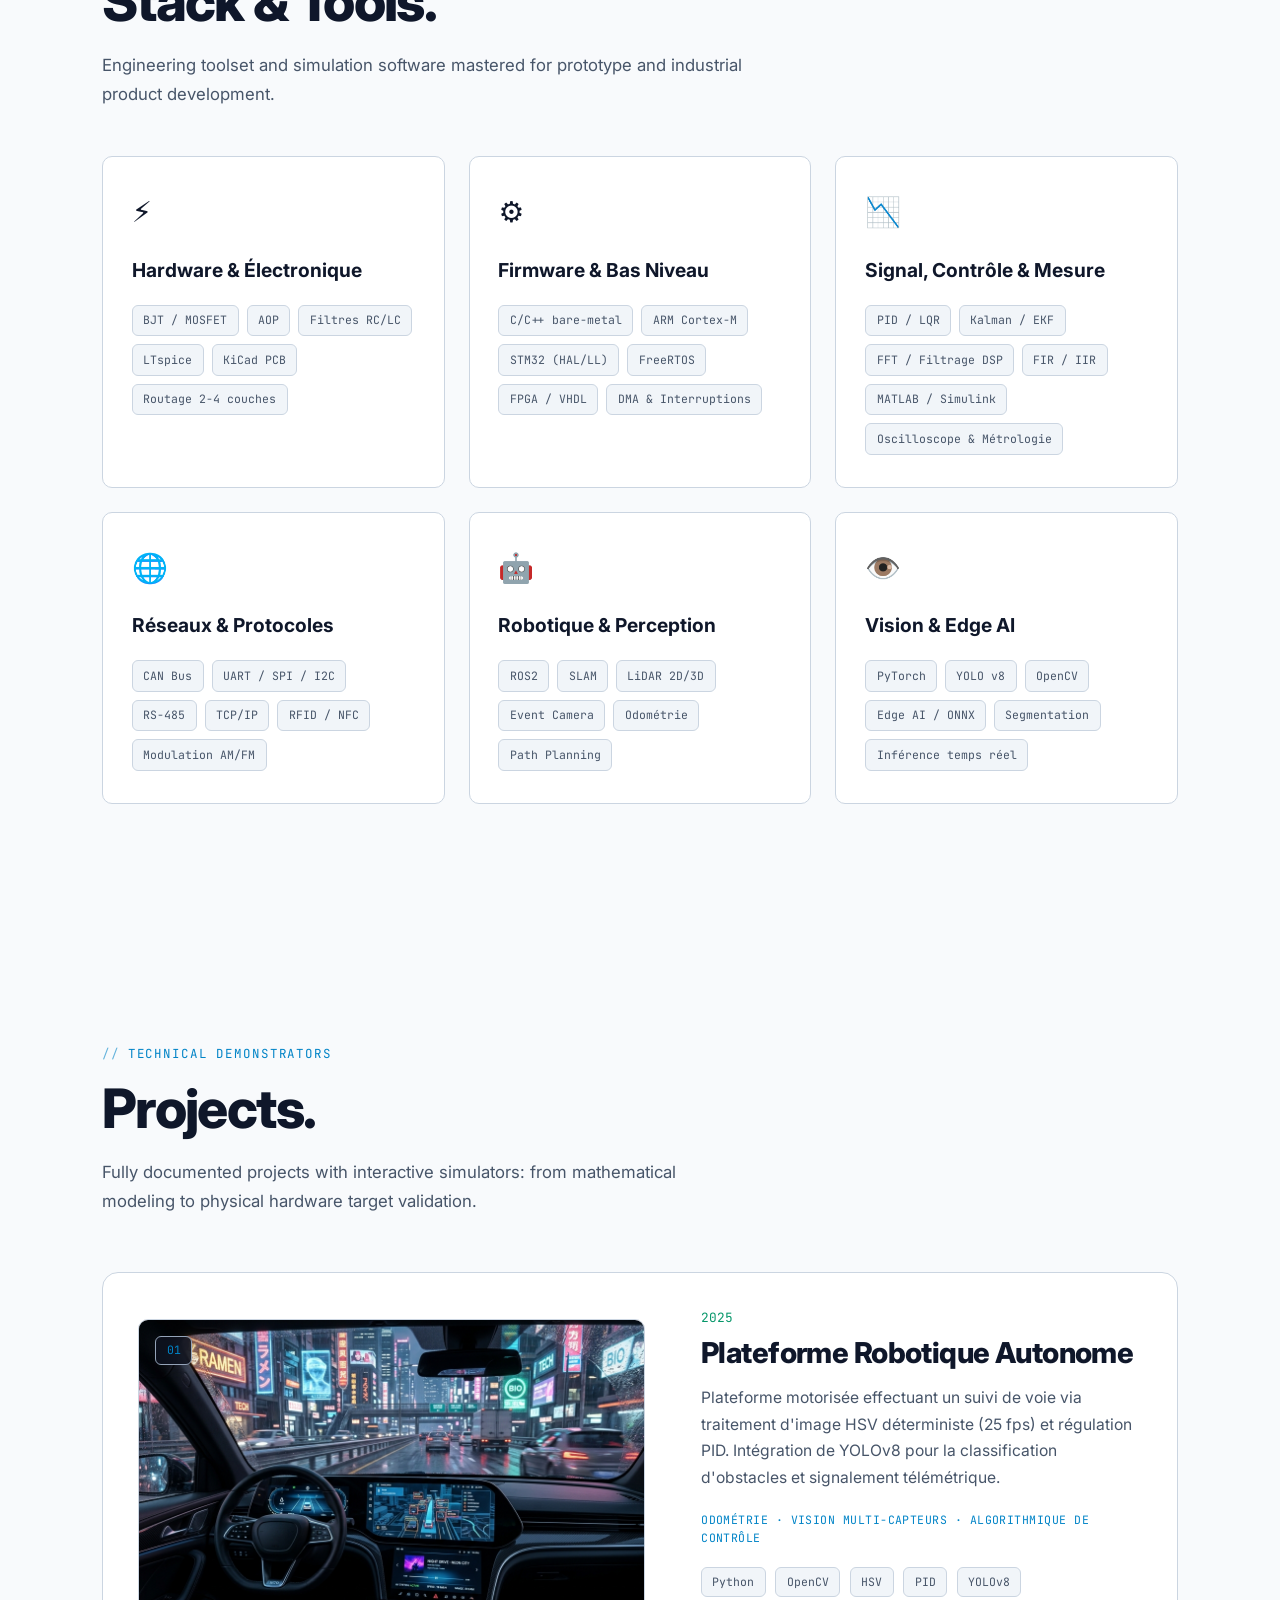
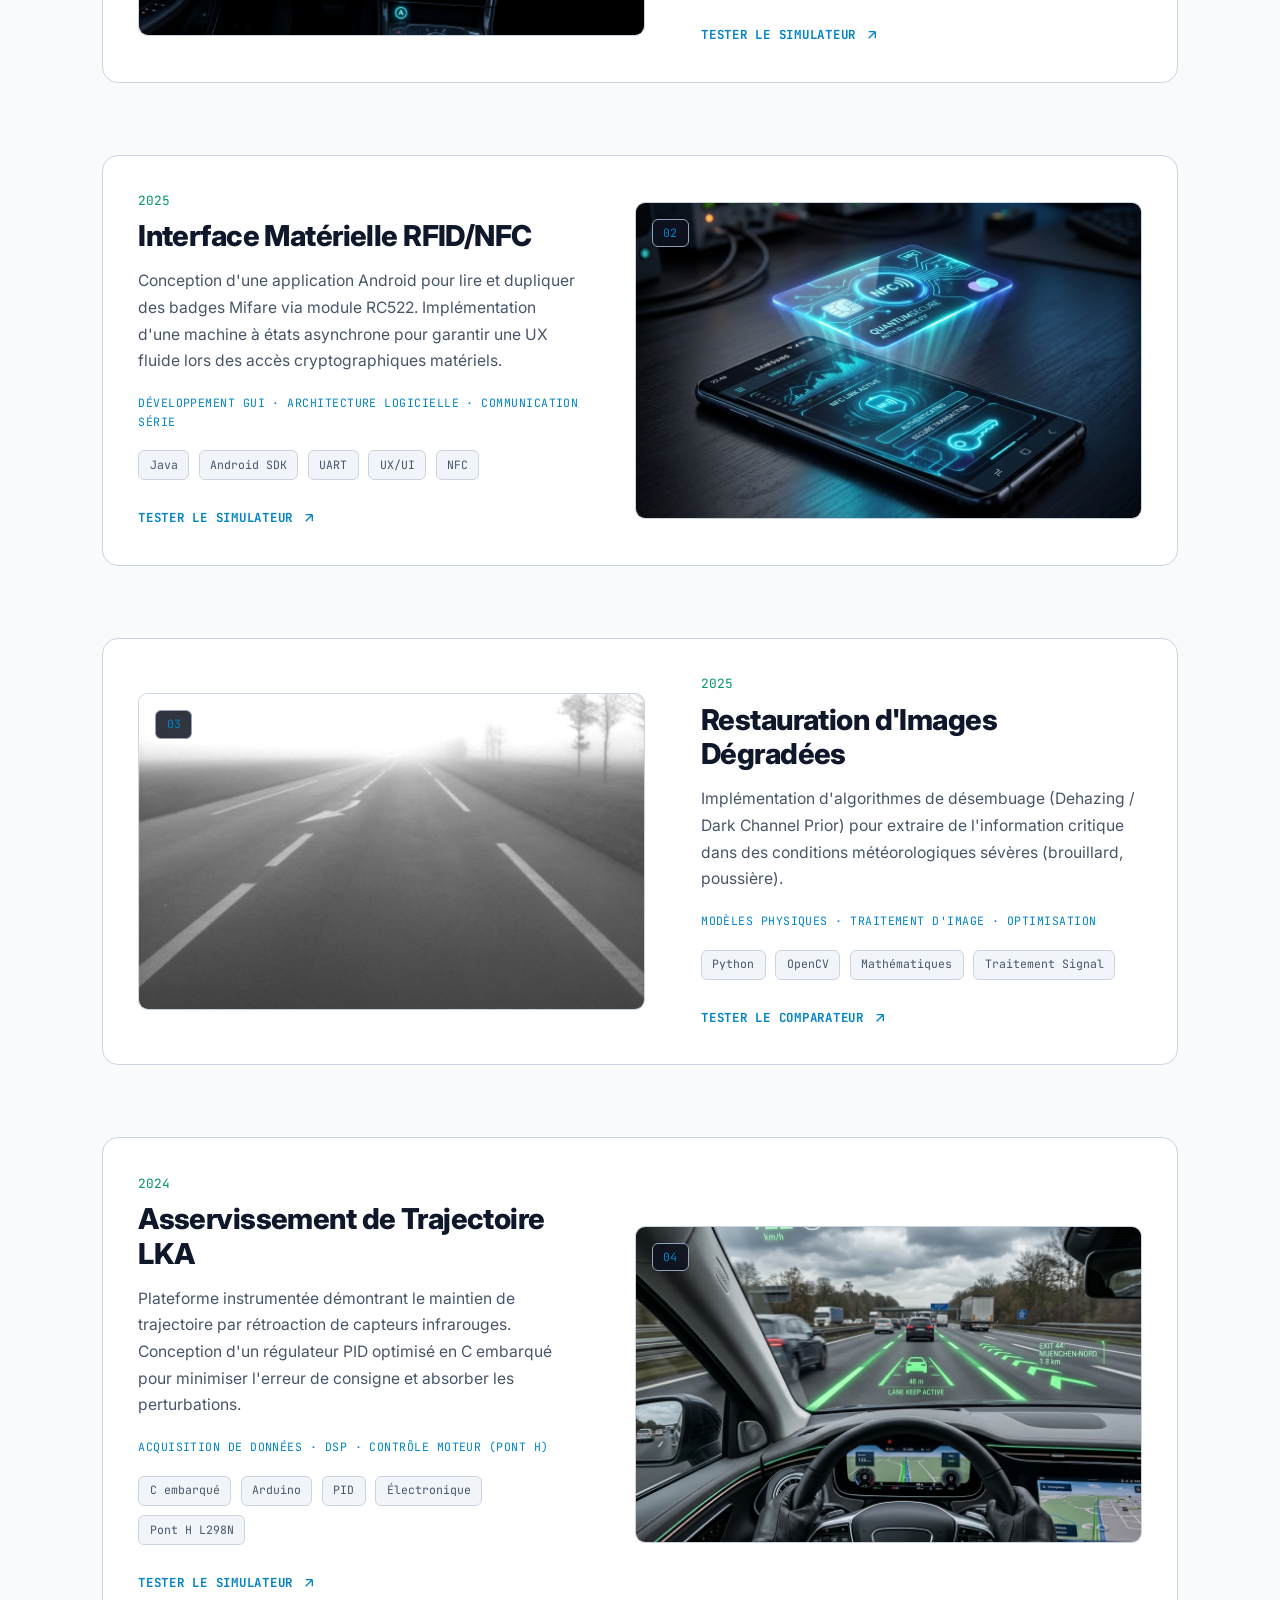
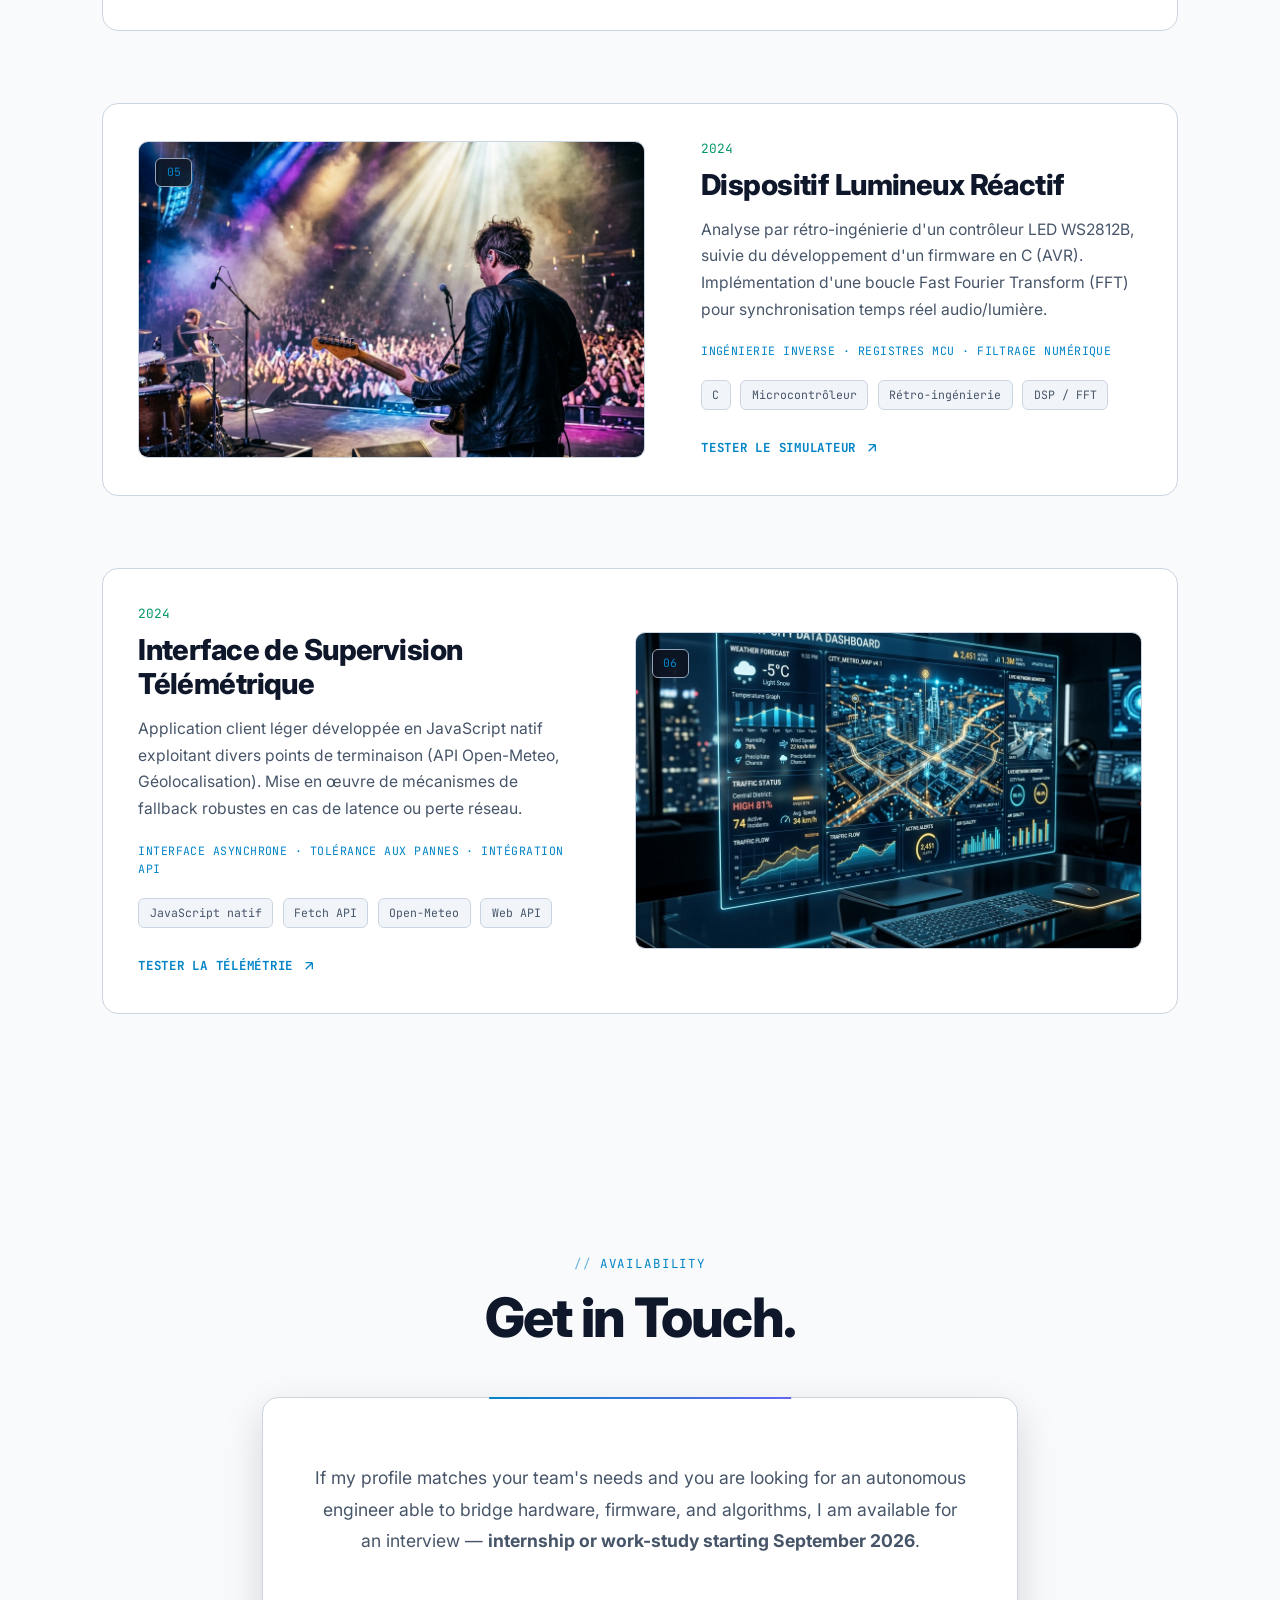
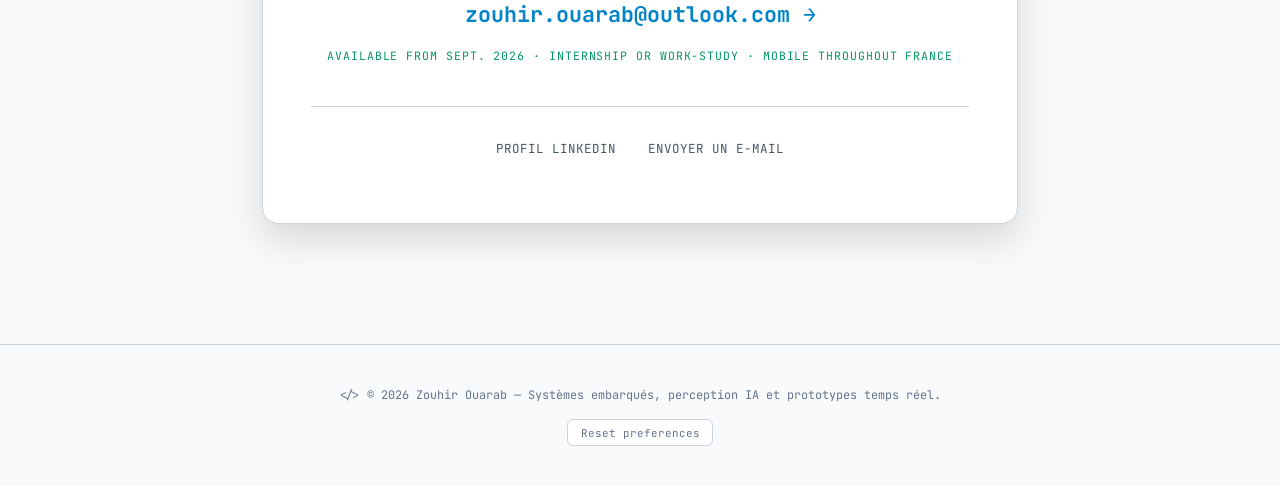
==== commit ff8400fc: "Profile update" ====
--- a/index.html
+++ b/index.html
@@ -3,421 +3,1001 @@
 <head>
 <meta charset="UTF-8">
 <meta name="viewport" content="width=device-width, initial-scale=1.0">
-<title>Zouhir Ouarab | Stage & Alternance ingénieur embarqué, IA & robotique — Disponible sept. 2026</title>
-<meta name="description" content="Zouhir Ouarab — M2 Électronique, Automatique & IA embarquée (Paris-Saclay). Recherche stage ou alternance ingénieur dès septembre 2026 partout en France. Systèmes embarqués, robotique, perception IA.">
+<title>Zouhir Ouarab | Ingénieur Systèmes Embarqués, IA & Robotique — M2 Paris-Saclay</title>
+<meta name="description" content="Zouhir Ouarab — Master 2 Électronique, Automatique & IA embarquée (Université Paris-Saclay). Recherche stage ou alternance ingénieur dès septembre 2026. Systèmes embarqués, robotique, perception IA.">
+<meta name="keywords" content="Zouhir Ouarab, Systèmes Embarqués, Paris-Saclay, STM32, C++, ROS2, PyTorch, YOLOv8, Stage Ingénieur, Alternance, Robotique, Automatique, PCB, KiCad">
+<meta name="author" content="Zouhir Ouarab">
+
+<!-- Open Graph / LinkedIn / Facebook -->
+<meta property="og:type" content="website">
+<meta property="og:title" content="Zouhir Ouarab — Ingénieur Systèmes Embarqués, IA & Robotique (M2 Paris-Saclay)">
+<meta property="og:description" content="Portfolio et démonstrateurs interactifs de Zouhir Ouarab. Recherche stage/alternance ingénieur dès septembre 2026.">
+<meta property="og:image" content="real_autonomous_car.png">
+
+<!-- Twitter Card -->
+<meta name="twitter:card" content="summary_large_image">
+<meta name="twitter:title" content="Zouhir Ouarab — Portfolio & Démonstrateurs">
+<meta name="twitter:description" content="Systèmes embarqués, perception IA, contrôle PID et robotique autonome.">
+<meta name="twitter:image" content="real_autonomous_car.png">
+
+<!-- Favicon -->
+<link rel="icon" href="data:image/svg+xml,<svg xmlns=%22http://www.w3.org/2000/svg%22 viewBox=%220 0 100 100%22><text y=%22.9em%22 font-size=%2290%22>⚡</text></svg>">
+
+<!-- Fonts -->
 <link rel="preconnect" href="https://fonts.googleapis.com">
 <link rel="preconnect" href="https://fonts.gstatic.com" crossorigin>
-<link href="https://fonts.googleapis.com/css2?family=Inter:wght@300;400;500;600;700;800;900&family=JetBrains+Mono:wght@400;500;700&display=swap" rel="stylesheet">
+<link href="https://fonts.googleapis.com/css2?family=Inter:wght@300;400;500;600;700;800;900&family=JetBrains+Mono:wght@400;500;600;700&display=swap" rel="stylesheet">
+
 <style>
 /*──── RESET & TOKENS ────*/
-*,*::before,*::after{margin:0;padding:0;box-sizing:border-box}
-:root{
-  --bg:#33363a;--surface:#42454a;--surface2:#51555b;
-  --border:#5f646b;--border2:#70767e;
-  --text:#ffffff;--dim:#d1d5db;--dim2:#9ca3af;
-  --cyan:#ffffff;--green:#e5e7eb;--purple:#d1d5db;
-  --glow:rgba(255,255,255,.05);--glow2:rgba(255,255,255,.03);
-  --grad:linear-gradient(135deg,#ffffff,#d1d5db);
-  --grad2:linear-gradient(135deg,#f3f4f6,#9ca3af);
-  --sans:'Inter',system-ui,sans-serif;
-  --mono:'Inter',system-ui,sans-serif;
-  --ease:cubic-bezier(.16,1,.3,1);
-  --ease2:cubic-bezier(.77,0,.175,1);
-}
-html{scroll-behavior:smooth;scrollbar-width:thin;scrollbar-color:var(--dim2) var(--bg)}
-::-webkit-scrollbar{width:6px}
-::-webkit-scrollbar-track{background:var(--bg)}
-::-webkit-scrollbar-thumb{background:var(--dim2);border-radius:3px}
-body{font-family:var(--sans);background:var(--bg);color:var(--text);overflow-x:hidden;cursor:auto;-webkit-font-smoothing:antialiased}
-a{color:inherit;text-decoration:none}
-img{display:block;max-width:100%}
-::selection{background:rgba(80,144,240,.3);color:#fff}
-a:focus-visible,button:focus-visible{outline:2px solid var(--cyan);outline-offset:4px}
-
-/*──── CURSOR ────*/
-.cur{display:none !important;}
-.cur-dot{display:none !important;}
-.cur-ring{display:none !important;}
-.cur-ring.hover{display:none !important;}
-
-/*──── CANVAS BG ────*/
-#particles{display:none !important;}
-.noise{display:none !important;}
-.glow-orb{display:none !important;}
-.glow-orb.a{display:none !important;}
-.glow-orb.b{display:none !important;}
+*, *::before, *::after { margin:0; padding:0; box-sizing:border-box; }
+:root {
+  --bg: #0d121f;
+  --surface: #141c2e;
+  --surface2: #1b263e;
+  --surface-hover: #22304e;
+  --border: rgba(99, 140, 245, 0.16);
+  --border2: rgba(99, 140, 245, 0.32);
+  --text: #f1f5f9;
+  --dim: #94a3b8;
+  --dim2: #64748b;
+  --cyan: #38bdf8;
+  --green: #34d399;
+  --purple: #a78bfa;
+  --accent: #f59e0b;
+  --glow: rgba(56, 189, 248, 0.12);
+  --glow2: rgba(56, 189, 248, 0.04);
+  --grad: linear-gradient(135deg, #38bdf8, #818cf8);
+  --grad-text: linear-gradient(135deg, #ffffff 30%, #93c5fd 100%);
+  --sans: 'Inter', system-ui, -apple-system, sans-serif;
+  --mono: 'JetBrains Mono', monospace;
+  --ease: cubic-bezier(0.16, 1, 0.3, 1);
+  --radius-sm: 6px;
+  --radius-md: 10px;
+  --radius-lg: 16px;
+}
+
+:root.light {
+  --bg: #f8fafc;
+  --surface: #ffffff;
+  --surface2: #f1f5f9;
+  --surface-hover: #e2e8f0;
+  --border: #cbd5e1;
+  --border2: #94a3b8;
+  --text: #0f172a;
+  --dim: #475569;
+  --dim2: #64748b;
+  --cyan: #0284c7;
+  --green: #059669;
+  --purple: #7c3aed;
+  --accent: #d97706;
+  --glow: rgba(2, 132, 199, 0.08);
+  --glow2: rgba(2, 132, 199, 0.03);
+  --grad: linear-gradient(135deg, #0284c7, #6366f1);
+  --grad-text: linear-gradient(135deg, #0f172a 40%, #1e40af 100%);
+}
+
+html {
+  scroll-behavior: smooth;
+  scrollbar-width: thin;
+  scrollbar-color: var(--border2) var(--bg);
+}
+::-webkit-scrollbar { width: 8px; }
+::-webkit-scrollbar-track { background: var(--bg); }
+::-webkit-scrollbar-thumb { background: var(--border2); border-radius: 4px; }
+
+body {
+  font-family: var(--sans);
+  background: var(--bg);
+  color: var(--text);
+  line-height: 1.6;
+  overflow-x: hidden;
+  -webkit-font-smoothing: antialiased;
+  transition: background 0.3s ease, color 0.3s ease;
+}
+
+a { color: inherit; text-decoration: none; }
+img { display: block; max-width: 100%; }
+::selection { background: rgba(56, 189, 248, 0.3); color: #fff; }
+a:focus-visible, button:focus-visible { outline: 2px solid var(--cyan); outline-offset: 4px; }
 
 /*──── NAV ────*/
-nav{position:fixed;top:0;left:0;right:0;z-index:100;padding:1.5rem 3rem;display:flex;align-items:center;justify-content:space-between;transition:background .4s,backdrop-filter .4s,padding .3s}
-nav.scrolled{background:rgba(21,28,46,.92);backdrop-filter:blur(20px);padding:1rem 3rem;border-bottom:1px solid var(--border)}
-.nav-logo{font-family:var(--mono);font-weight:700;font-size:1.1rem;letter-spacing:-.02em;color:var(--text)}
-.nav-logo span{color:var(--cyan)}
-.nav-links{display:flex;gap:2.5rem;list-style:none}
-.nav-links a{font-family:var(--mono);font-size:.75rem;letter-spacing:.08em;text-transform:uppercase;color:var(--dim);transition:color .3s;padding:.5rem 0;position:relative}
-.nav-links a::after{content:'';position:absolute;bottom:0;left:0;width:100%;height:1px;background:var(--cyan);transform:scaleX(0);transform-origin:right;transition:transform .4s var(--ease)}
-.nav-links a:hover{color:var(--text)}
-.nav-links a:hover::after{transform:scaleX(1);transform-origin:left}
-.burger{display:none;flex-direction:column;gap:5px;background:none;border:none;padding:6px;cursor:pointer;z-index:200}
-.burger span{display:block;width:24px;height:1.5px;background:var(--text);transition:transform .35s var(--ease),opacity .25s}
-.burger.open span:nth-child(1){transform:translateY(6.5px) rotate(45deg)}
-.burger.open span:nth-child(2){opacity:0;transform:scaleX(0)}
-.burger.open span:nth-child(3){transform:translateY(-6.5px) rotate(-45deg)}
-.mob-drawer{position:fixed;inset:0;z-index:150;background:rgba(21,28,46,.96);backdrop-filter:blur(30px);display:flex;flex-direction:column;align-items:center;justify-content:center;gap:2rem;opacity:0;pointer-events:none;transition:opacity .4s}
-.mob-drawer.open{opacity:1;pointer-events:all}
-.mob-drawer a{font-family:var(--mono);font-size:1.8rem;font-weight:700;letter-spacing:.05em;color:var(--text);transition:color .3s}
-.mob-drawer a:hover{color:var(--cyan)}
-
-/*──── LAYOUT ────*/
-.container{max-width:1140px;margin:0 auto;padding:0 2rem}
-section{position:relative;z-index:2;padding:9rem 0}
-.sec-tag{font-family:var(--mono);font-size:.8rem;color:var(--cyan);letter-spacing:.15em;text-transform:uppercase;margin-bottom:1.2rem}
-.sec-title{font-size:clamp(2.2rem,5vw,3.6rem);font-weight:800;letter-spacing:-.03em;line-height:1.1;margin-bottom:1.5rem}
-.sec-desc{font-size:1.1rem;color:var(--dim);max-width:550px;line-height:1.7}
-
-/*──── REVEAL ────*/
-.rv{opacity:0;transform:translateY(40px);transition:opacity .9s var(--ease),transform .9s var(--ease)}
-.rv.vis{opacity:1;transform:translateY(0)}
-.rv-d1{transition-delay:.1s}.rv-d2{transition-delay:.2s}.rv-d3{transition-delay:.3s}
-.rv-d4{transition-delay:.4s}.rv-d5{transition-delay:.5s}
-
-/*──── HERO ────*/
-#hero{min-height:100vh;display:flex;align-items:center;padding:0}
-.hero-inner{width:100%}
-.hero-badge{display:inline-flex;align-items:center;gap:.7rem;padding:.55rem 1.2rem;border:1px solid var(--border2);border-radius:100px;font-family:var(--mono);font-size:.78rem;color:var(--cyan);margin-bottom:2.5rem;background:rgba(80,144,240,.05)}
-.hero-pulse{width:8px;height:8px;background:var(--cyan);border-radius:50%;box-shadow:0 0 10px var(--cyan);animation:pulse 2s infinite}
-@keyframes pulse{0%,100%{box-shadow:0 0 0 0 rgba(80,144,240,.4)}50%{box-shadow:0 0 0 10px rgba(80,144,240,0)}}
-.hero-title{font-size:clamp(3rem,8vw,6.5rem);font-weight:900;letter-spacing:-.04em;line-height:.95;margin-bottom:2rem}
-.hero-title .accent{background:var(--grad);-webkit-background-clip:text;-webkit-text-fill-color:transparent;background-clip:text}
-.hero-kicker{font-family:var(--mono);font-size:.78rem;letter-spacing:.12em;text-transform:uppercase;color:var(--green);margin-bottom:1rem}
-.hero-sub{font-size:clamp(1rem,2vw,1.35rem);color:var(--dim);max-width:580px;line-height:1.8;margin-bottom:3.5rem}
-.hero-sub em{color:var(--text);font-style:normal;font-weight:500}
-.hero-btns{display:flex;gap:1.2rem;flex-wrap:wrap}
-.hero-highlights{display:flex;flex-wrap:wrap;gap:.8rem;margin-top:1.6rem}
-.hero-chip{font-family:var(--mono);font-size:.72rem;letter-spacing:.06em;padding:.55rem .9rem;border:1px solid var(--border);background:rgba(80,144,240,.04);color:var(--dim)}
-.btn{display:inline-flex;align-items:center;gap:.6rem;font-family:var(--mono);font-size:.82rem;letter-spacing:.06em;text-transform:uppercase;padding:1rem 2.2rem;border:1px solid var(--border2);background:transparent;color:var(--text);position:relative;overflow:hidden;transition:color .4s,border-color .4s;cursor:pointer}
-.btn::before{content:'';position:absolute;inset:0;background:var(--grad);transform:scaleX(0);transform-origin:right;transition:transform .5s var(--ease2);z-index:-1}
-.btn:hover{color:var(--bg);border-color:transparent;font-weight:700}
-.btn:hover::before{transform:scaleX(1);transform-origin:left}
-.btn-ghost{border-color:var(--dim2);color:var(--dim)}
-.btn-ghost:hover{color:var(--bg)}
-.hero-scroll{position:absolute;bottom:3rem;left:50%;transform:translateX(-50%);display:flex;flex-direction:column;align-items:center;gap:.8rem}
-.hero-scroll span{font-family:var(--mono);font-size:.6rem;letter-spacing:.3em;color:var(--dim2);text-transform:uppercase}
-.scroll-bar{width:1px;height:40px;background:linear-gradient(var(--cyan),transparent);animation:scrollP 2s infinite}
-@keyframes scrollP{0%,100%{opacity:.3;transform:scaleY(1)}50%{opacity:1;transform:scaleY(1.3)}}
+nav {
+  position: fixed;
+  top: 0; left: 0; right: 0;
+  z-index: 100;
+  padding: 1.2rem 3rem;
+  display: flex;
+  align-items: center;
+  justify-content: space-between;
+  transition: background 0.35s, backdrop-filter 0.35s, padding 0.3s, border-color 0.3s;
+}
+nav.scrolled {
+  background: rgba(13, 18, 31, 0.88);
+  backdrop-filter: blur(16px);
+  padding: 0.9rem 3rem;
+  border-bottom: 1px solid var(--border);
+}
+:root.light nav.scrolled {
+  background: rgba(248, 250, 252, 0.92);
+}
+.nav-logo {
+  font-family: var(--mono);
+  font-weight: 700;
+  font-size: 1.15rem;
+  letter-spacing: -0.02em;
+  color: var(--text);
+  display: flex;
+  align-items: center;
+  gap: 0.2rem;
+}
+.nav-logo span { color: var(--cyan); }
+.nav-links { display: flex; gap: 2rem; list-style: none; }
+.nav-links a {
+  font-family: var(--mono);
+  font-size: 0.78rem;
+  letter-spacing: 0.06em;
+  text-transform: uppercase;
+  color: var(--dim);
+  transition: color 0.25s;
+  padding: 0.4rem 0;
+  position: relative;
+}
+.nav-links a::after {
+  content: '';
+  position: absolute;
+  bottom: 0; left: 0;
+  width: 100%; height: 2px;
+  background: var(--cyan);
+  transform: scaleX(0);
+  transform-origin: right;
+  transition: transform 0.3s var(--ease);
+}
+.nav-links a:hover { color: var(--text); }
+.nav-links a:hover::after { transform: scaleX(1); transform-origin: left; }
+
+.nav-actions { display: flex; align-items: center; gap: 0.8rem; }
+.nav-ctrl-btn {
+  font-family: var(--mono);
+  font-size: 0.72rem;
+  letter-spacing: 0.05em;
+  padding: 0.45rem 0.8rem;
+  border: 1px solid var(--border);
+  background: var(--surface);
+  color: var(--dim);
+  cursor: pointer;
+  transition: all 0.25s;
+  border-radius: var(--radius-sm);
+  display: inline-flex;
+  align-items: center;
+  gap: 0.4rem;
+}
+.nav-ctrl-btn:hover {
+  color: var(--cyan);
+  border-color: var(--cyan);
+  background: var(--glow);
+}
+
+.burger {
+  display: none;
+  flex-direction: column;
+  gap: 5px;
+  background: none;
+  border: none;
+  padding: 6px;
+  cursor: pointer;
+  z-index: 200;
+}
+.burger span {
+  display: block;
+  width: 22px; height: 2px;
+  background: var(--text);
+  transition: transform 0.3s var(--ease), opacity 0.2s;
+}
+.burger.open span:nth-child(1) { transform: translateY(7px) rotate(45deg); }
+.burger.open span:nth-child(2) { opacity: 0; transform: scaleX(0); }
+.burger.open span:nth-child(3) { transform: translateY(-7px) rotate(-45deg); }
+
+.mob-drawer {
+  position: fixed;
+  inset: 0;
+  z-index: 150;
+  background: rgba(13, 18, 31, 0.96);
+  backdrop-filter: blur(24px);
+  display: flex;
+  flex-direction: column;
+  align-items: center;
+  justify-content: center;
+  gap: 1.8rem;
+  opacity: 0;
+  pointer-events: none;
+  transition: opacity 0.35s;
+}
+:root.light .mob-drawer { background: rgba(248, 250, 252, 0.98); }
+.mob-drawer.open { opacity: 1; pointer-events: all; }
+.mob-drawer a {
+  font-family: var(--mono);
+  font-size: 1.4rem;
+  font-weight: 700;
+  letter-spacing: 0.04em;
+  color: var(--text);
+  transition: color 0.25s;
+}
+.mob-drawer a:hover { color: var(--cyan); }
+
+/*──── LAYOUT & CONTAINERS ────*/
+.container { max-width: 1140px; margin: 0 auto; padding: 0 2rem; }
+section { position: relative; z-index: 2; padding: 7.5rem 0; }
+.sec-tag {
+  font-family: var(--mono);
+  font-size: 0.78rem;
+  color: var(--cyan);
+  letter-spacing: 0.15em;
+  text-transform: uppercase;
+  margin-bottom: 0.8rem;
+  display: flex;
+  align-items: center;
+  gap: 0.5rem;
+}
+.sec-tag::before {
+  content: '//';
+  opacity: 0.6;
+}
+.sec-title {
+  font-size: clamp(2.2rem, 4.5vw, 3.4rem);
+  font-weight: 800;
+  letter-spacing: -0.03em;
+  line-height: 1.15;
+  margin-bottom: 1.2rem;
+}
+.sec-desc {
+  font-size: 1.05rem;
+  color: var(--dim);
+  max-width: 640px;
+  line-height: 1.7;
+}
+
+/*──── REVEAL ANIMATIONS ────*/
+.rv { opacity: 0; transform: translateY(30px); transition: opacity 0.7s var(--ease), transform 0.7s var(--ease); }
+.rv.vis { opacity: 1; transform: translateY(0); }
+.rv-d1 { transition-delay: 0.1s; }
+.rv-d2 { transition-delay: 0.2s; }
+.rv-d3 { transition-delay: 0.3s; }
+.rv-d4 { transition-delay: 0.4s; }
+.rv-d5 { transition-delay: 0.5s; }
+
+/*──── HERO SECTION ────*/
+#hero {
+  min-height: 100vh;
+  display: flex;
+  align-items: center;
+  padding-top: 5rem;
+  padding-bottom: 3rem;
+}
+.hero-inner { width: 100%; }
+.hero-badge {
+  display: inline-flex;
+  align-items: center;
+  gap: 0.7rem;
+  padding: 0.5rem 1.1rem;
+  border: 1px solid var(--border2);
+  border-radius: 100px;
+  font-family: var(--mono);
+  font-size: 0.76rem;
+  color: var(--cyan);
+  margin-bottom: 1.8rem;
+  background: var(--glow);
+  box-shadow: 0 4px 20px var(--glow2);
+}
+.hero-pulse {
+  width: 8px; height: 8px;
+  background: var(--green);
+  border-radius: 50%;
+  box-shadow: 0 0 8px var(--green);
+  animation: pulse 2s infinite;
+}
+@keyframes pulse {
+  0%, 100% { box-shadow: 0 0 0 0 rgba(52, 211, 153, 0.5); }
+  50% { box-shadow: 0 0 0 8px rgba(52, 211, 153, 0); }
+}
+.hero-kicker {
+  font-family: var(--mono);
+  font-size: 0.82rem;
+  letter-spacing: 0.1em;
+  text-transform: uppercase;
+  color: var(--green);
+  margin-bottom: 0.8rem;
+}
+.hero-title {
+  font-size: clamp(3rem, 7.5vw, 5.8rem);
+  font-weight: 900;
+  letter-spacing: -0.04em;
+  line-height: 0.98;
+  margin-bottom: 1.5rem;
+}
+.hero-title .accent {
+  background: var(--grad);
+  -webkit-background-clip: text;
+  -webkit-text-fill-color: transparent;
+  background-clip: text;
+}
+.hero-sub {
+  font-size: clamp(1rem, 1.8vw, 1.25rem);
+  color: var(--dim);
+  max-width: 680px;
+  line-height: 1.75;
+  margin-bottom: 2rem;
+}
+.hero-sub strong { color: var(--text); font-weight: 600; }
+.hero-sub em { color: var(--cyan); font-style: normal; }
+
+/* Profile Switcher (Non-intrusive in-page pills) */
+.profile-switcher-wrap {
+  margin-bottom: 2.2rem;
+  padding: 1rem 1.25rem;
+  background: var(--surface);
+  border: 1px solid var(--border);
+  border-radius: var(--radius-md);
+  display: inline-flex;
+  flex-direction: column;
+  gap: 0.6rem;
+  max-width: 100%;
+}
+.profile-switcher-header {
+  display: flex;
+  align-items: center;
+  justify-content: space-between;
+  font-family: var(--mono);
+  font-size: 0.72rem;
+  color: var(--dim);
+  letter-spacing: 0.05em;
+  text-transform: uppercase;
+}
+.profile-pills {
+  display: flex;
+  gap: 0.5rem;
+  flex-wrap: wrap;
+}
+.profile-pill {
+  font-family: var(--mono);
+  font-size: 0.72rem;
+  padding: 0.45rem 0.9rem;
+  border: 1px solid var(--border);
+  background: var(--surface2);
+  color: var(--dim);
+  border-radius: 100px;
+  cursor: pointer;
+  transition: all 0.25s var(--ease);
+  display: inline-flex;
+  align-items: center;
+  gap: 0.4rem;
+}
+.profile-pill:hover {
+  border-color: var(--border2);
+  color: var(--text);
+  background: var(--surface-hover);
+}
+.profile-pill.active {
+  background: var(--cyan);
+  color: #0d121f;
+  border-color: var(--cyan);
+  font-weight: 700;
+  box-shadow: 0 4px 15px rgba(56, 189, 248, 0.3);
+}
+
+.hero-btns { display: flex; gap: 1rem; flex-wrap: wrap; }
+.btn {
+  display: inline-flex;
+  align-items: center;
+  gap: 0.6rem;
+  font-family: var(--mono);
+  font-size: 0.8rem;
+  letter-spacing: 0.06em;
+  text-transform: uppercase;
+  padding: 0.9rem 2rem;
+  border: 1px solid var(--border2);
+  border-radius: var(--radius-sm);
+  background: var(--surface);
+  color: var(--text);
+  position: relative;
+  overflow: hidden;
+  transition: all 0.3s;
+  cursor: pointer;
+}
+.btn-primary {
+  background: var(--grad);
+  color: #0d121f;
+  border: none;
+  font-weight: 700;
+  box-shadow: 0 4px 20px rgba(56, 189, 248, 0.25);
+}
+.btn-primary:hover {
+  transform: translateY(-2px);
+  box-shadow: 0 6px 25px rgba(56, 189, 248, 0.4);
+}
+.btn-ghost {
+  border-color: var(--border2);
+  color: var(--dim);
+}
+.btn-ghost:hover {
+  border-color: var(--cyan);
+  color: var(--text);
+  background: var(--glow);
+  transform: translateY(-2px);
+}
+
+.hero-highlights { display: flex; flex-wrap: wrap; gap: 0.7rem; margin-top: 1.8rem; }
+.hero-chip {
+  font-family: var(--mono);
+  font-size: 0.72rem;
+  letter-spacing: 0.04em;
+  padding: 0.45rem 0.85rem;
+  border: 1px solid var(--border);
+  border-radius: var(--radius-sm);
+  background: var(--surface);
+  color: var(--dim);
+}
 
 /*──── ABOUT ────*/
-.about-grid{display:grid;grid-template-columns:1fr 1.2fr;gap:5rem;align-items:center}
-.about-visual{position:relative}
-.about-frame{aspect-ratio:3/4;background:var(--surface);border:1px solid var(--border);position:relative;overflow:hidden;max-width:340px;margin:0 auto}
-.about-frame img{width:100%;height:100%;object-fit:cover;object-position:center top;filter:none}
-.about-frame::after{content:none}
-.about-corners{position:absolute;inset:-8px;pointer-events:none}
-.about-corners::before,.about-corners::after{content:'';position:absolute;width:24px;height:24px;border:2px solid var(--cyan)}
-.about-corners::before{top:0;left:0;border-right:none;border-bottom:none}
-.about-corners::after{bottom:0;right:0;border-left:none;border-top:none}
-.about-tag{position:absolute;bottom:1.2rem;left:1.2rem;font-family:var(--mono);font-size:.7rem;color:var(--cyan);padding:.4rem .8rem;background:rgba(3,5,8,.8);border:1px solid var(--border2)}
-.about-text{font-size:1.15rem;color:var(--dim);line-height:1.85;margin-bottom:1.5rem}
-.about-text strong{color:var(--text);font-weight:600}
-.about-text em{color:var(--cyan);font-style:normal}
-.about-stats{display:grid;grid-template-columns:repeat(3,1fr);gap:1.5rem;margin-top:3rem;padding-top:2.5rem;border-top:1px solid var(--border)}
-.stat-val{font-family:var(--mono);font-size:2rem;font-weight:700;background:var(--grad);-webkit-background-clip:text;background-clip:text;-webkit-text-fill-color:transparent;display:block}
-.stat-lbl{font-family:var(--mono);font-size:.65rem;color:var(--dim);letter-spacing:.1em;text-transform:uppercase;margin-top:.3rem}
-
-/*──── DIFFERENCE ────*/
-.diff-grid{display:grid;grid-template-columns:repeat(3,1fr);gap:1.5rem}
-.diff-card{background:var(--surface);border:1px solid var(--border);padding:2rem;position:relative;overflow:hidden}
-.diff-card::before{content:'';position:absolute;top:0;left:0;right:0;height:2px;background:var(--grad)}
-.diff-num{display:block;font-family:var(--mono);font-size:.72rem;letter-spacing:.14em;color:var(--cyan);margin-bottom:1rem}
-.diff-title{font-size:1.35rem;font-weight:700;letter-spacing:-.02em;margin-bottom:1rem}
-.diff-desc{font-size:1rem;color:var(--dim);line-height:1.75}
+.about-grid { display: grid; grid-template-columns: 1fr 1.3fr; gap: 4.5rem; align-items: center; }
+.about-visual { position: relative; }
+.about-frame {
+  aspect-ratio: 3/4;
+  background: var(--surface);
+  border: 1px solid var(--border);
+  border-radius: var(--radius-md);
+  position: relative;
+  overflow: hidden;
+  max-width: 320px;
+  margin: 0 auto;
+  box-shadow: 0 20px 40px rgba(0,0,0,0.3);
+}
+.about-frame img {
+  width: 100%; height: 100%;
+  object-fit: cover;
+  object-position: center top;
+}
+.about-corners { position: absolute; inset: -8px; pointer-events: none; }
+.about-corners::before, .about-corners::after {
+  content: '';
+  position: absolute;
+  width: 20px; height: 20px;
+  border: 2px solid var(--cyan);
+}
+.about-corners::before { top: 0; left: 0; border-right: none; border-bottom: none; }
+.about-corners::after { bottom: 0; right: 0; border-left: none; border-top: none; }
+
+.about-text { font-size: 1.1rem; color: var(--dim); line-height: 1.8; margin-bottom: 1.3rem; }
+.about-text strong { color: var(--text); font-weight: 600; }
+.about-text em { color: var(--cyan); font-style: normal; }
+
+.about-stats {
+  display: grid;
+  grid-template-columns: repeat(3, 1fr);
+  gap: 1.2rem;
+  margin-top: 2.5rem;
+  padding-top: 2rem;
+  border-top: 1px solid var(--border);
+}
+.stat-val {
+  font-family: var(--mono);
+  font-size: 1.9rem;
+  font-weight: 700;
+  color: var(--cyan);
+  display: block;
+}
+.stat-lbl {
+  font-family: var(--mono);
+  font-size: 0.65rem;
+  color: var(--dim);
+  letter-spacing: 0.08em;
+  text-transform: uppercase;
+  margin-top: 0.2rem;
+}
+
+/*──── EDUCATION (FORMATION) ────*/
+.edu-timeline { display: flex; flex-direction: column; gap: 1.5rem; margin-top: 3rem; }
+.edu-card {
+  background: var(--surface);
+  border: 1px solid var(--border);
+  border-radius: var(--radius-md);
+  padding: 1.8rem 2rem;
+  position: relative;
+  overflow: hidden;
+  transition: transform 0.3s var(--ease), border-color 0.3s, box-shadow 0.3s;
+}
+.edu-card::before {
+  content: '';
+  position: absolute;
+  top: 0; left: 0;
+  width: 3px; height: 100%;
+  background: var(--grad);
+}
+.edu-card:hover {
+  transform: translateY(-3px);
+  border-color: var(--border2);
+  box-shadow: 0 10px 30px rgba(0,0,0,0.15);
+}
+.edu-header {
+  display: flex;
+  justify-content: space-between;
+  align-items: flex-start;
+  flex-wrap: wrap;
+  gap: 0.8rem;
+  margin-bottom: 0.8rem;
+}
+.edu-degree { font-size: 1.2rem; font-weight: 700; color: var(--text); }
+.edu-school {
+  font-family: var(--mono);
+  font-size: 0.78rem;
+  color: var(--cyan);
+  letter-spacing: 0.05em;
+  margin-top: 0.2rem;
+}
+.edu-date {
+  font-family: var(--mono);
+  font-size: 0.72rem;
+  color: var(--green);
+  background: rgba(52, 211, 153, 0.08);
+  border: 1px solid rgba(52, 211, 153, 0.2);
+  padding: 0.25rem 0.65rem;
+  border-radius: 100px;
+  white-space: nowrap;
+}
+.edu-desc { font-size: 0.95rem; color: var(--dim); line-height: 1.65; }
+.edu-tags { display: flex; flex-wrap: wrap; gap: 0.5rem; margin-top: 1rem; }
+.edu-tag {
+  font-family: var(--mono);
+  font-size: 0.68rem;
+  padding: 0.25rem 0.6rem;
+  border-radius: var(--radius-sm);
+  background: var(--surface2);
+  color: var(--dim);
+  border: 1px solid var(--border);
+}
 
 /*──── EXPERIENCES ────*/
-#experiences{padding:9rem 0}
-.exp-timeline{position:relative;margin-top:3.5rem;padding-left:2.5rem}
-.exp-timeline::before{content:'';position:absolute;top:0;bottom:0;left:0;width:2px;background:linear-gradient(to bottom,var(--cyan),var(--purple),transparent);border-radius:2px}
-.exp-item{position:relative;margin-bottom:3rem;padding:2rem 2rem 2rem 2.5rem;background:rgba(30,38,61,.6);border:1px solid var(--border);backdrop-filter:blur(16px);-webkit-backdrop-filter:blur(16px);transition:transform .4s var(--ease),border-color .4s,box-shadow .4s}
-.exp-item:last-child{margin-bottom:0}
-.exp-item::before{content:'';position:absolute;top:1.8rem;left:-2.95rem;width:12px;height:12px;background:var(--cyan);border-radius:50%;border:2px solid var(--bg);box-shadow:0 0 12px var(--cyan),0 0 24px rgba(80,144,240,.3);transition:box-shadow .4s}
-.exp-item:hover{transform:translateX(6px);border-color:var(--border2);box-shadow:0 8px 40px rgba(80,144,240,.08)}
-.exp-item:hover::before{box-shadow:0 0 18px var(--cyan),0 0 40px rgba(80,144,240,.5)}
-.exp-header{display:flex;align-items:flex-start;justify-content:space-between;gap:1rem;flex-wrap:wrap;margin-bottom:1rem}
-.exp-title-block{flex:1}
-.exp-role{font-size:1.25rem;font-weight:700;letter-spacing:-.02em;margin-bottom:.35rem;color:var(--text)}
-.exp-org{font-family:var(--mono);font-size:.78rem;color:var(--cyan);letter-spacing:.06em}
-.exp-meta{display:flex;flex-direction:column;align-items:flex-end;gap:.3rem;flex-shrink:0}
-.exp-date{font-family:var(--mono);font-size:.72rem;color:var(--green);letter-spacing:.06em;white-space:nowrap}
-.exp-location{font-family:var(--mono);font-size:.68rem;color:var(--dim);letter-spacing:.04em;white-space:nowrap}
-.exp-badge{display:inline-block;font-family:var(--mono);font-size:.65rem;padding:.25rem .65rem;border:1px solid rgba(80,144,240,.3);background:rgba(80,144,240,.06);color:var(--cyan);border-radius:2px;margin-bottom:.5rem;letter-spacing:.06em;text-transform:uppercase}
-.exp-divider{height:1px;background:var(--border);margin:.8rem 0 1rem}
-.exp-bullets{list-style:none;display:flex;flex-direction:column;gap:.6rem}
-.exp-bullets li{font-size:1rem;color:var(--dim);line-height:1.7;padding-left:1.4rem;position:relative}
-.exp-bullets li::before{content:'▸';position:absolute;left:0;color:var(--cyan);font-size:.8rem;top:.05em}
-@media(max-width:600px){.exp-timeline{padding-left:1.8rem}.exp-header{flex-direction:column}.exp-meta{align-items:flex-start}}
+.exp-timeline { position: relative; margin-top: 3.5rem; padding-left: 2.5rem; }
+.exp-timeline::before {
+  content: '';
+  position: absolute;
+  top: 0; bottom: 0; left: 0;
+  width: 2px;
+  background: linear-gradient(to bottom, var(--cyan), var(--purple), transparent);
+  border-radius: 2px;
+}
+.exp-item {
+  position: relative;
+  margin-bottom: 2.5rem;
+  padding: 1.8rem 2rem;
+  background: var(--surface);
+  border: 1px solid var(--border);
+  border-radius: var(--radius-md);
+  transition: transform 0.35s var(--ease), border-color 0.35s, box-shadow 0.35s;
+}
+.exp-item:last-child { margin-bottom: 0; }
+.exp-item::before {
+  content: '';
+  position: absolute;
+  top: 1.6rem; left: -2.95rem;
+  width: 12px; height: 12px;
+  background: var(--cyan);
+  border-radius: 50%;
+  border: 2px solid var(--bg);
+  box-shadow: 0 0 10px var(--cyan);
+}
+.exp-item:hover {
+  transform: translateX(6px);
+  border-color: var(--border2);
+  box-shadow: 0 8px 30px var(--glow);
+}
+.exp-header {
+  display: flex;
+  align-items: flex-start;
+  justify-content: space-between;
+  gap: 1rem;
+  flex-wrap: wrap;
+  margin-bottom: 0.8rem;
+}
+.exp-role { font-size: 1.2rem; font-weight: 700; color: var(--text); margin-bottom: 0.2rem; }
+.exp-org {
+  font-family: var(--mono);
+  font-size: 0.78rem;
+  color: var(--cyan);
+  display: flex;
+  align-items: center;
+  gap: 0.5rem;
+}
+.exp-meta { display: flex; flex-direction: column; align-items: flex-end; gap: 0.25rem; }
+.exp-date { font-family: var(--mono); font-size: 0.72rem; color: var(--green); white-space: nowrap; }
+.exp-location { font-family: var(--mono); font-size: 0.68rem; color: var(--dim2); }
+.exp-badge {
+  display: inline-block;
+  font-family: var(--mono);
+  font-size: 0.65rem;
+  padding: 0.2rem 0.6rem;
+  border: 1px solid rgba(56, 189, 248, 0.3);
+  background: rgba(56, 189, 248, 0.08);
+  color: var(--cyan);
+  border-radius: 4px;
+  margin-bottom: 0.4rem;
+  letter-spacing: 0.06em;
+  text-transform: uppercase;
+}
+.exp-divider { height: 1px; background: var(--border); margin: 0.8rem 0; }
+.exp-bullets { list-style: none; display: flex; flex-direction: column; gap: 0.5rem; }
+.exp-bullets li { font-size: 0.95rem; color: var(--dim); line-height: 1.65; padding-left: 1.3rem; position: relative; }
+.exp-bullets li::before { content: '▸'; position: absolute; left: 0; color: var(--cyan); font-size: 0.8rem; }
+.clickable-exp { cursor: pointer; }
+.viva-hint {
+  display: inline-block;
+  margin-top: 0.8rem;
+  font-family: var(--mono);
+  font-size: 0.72rem;
+  color: var(--cyan);
+  font-weight: 600;
+  transition: opacity 0.25s;
+}
+.viva-hint::after { content: ' →'; }
+
+/*──── DIFFERENCE / POINTS FORTS ────*/
+.diff-grid { display: grid; grid-template-columns: repeat(3, 1fr); gap: 1.5rem; margin-top: 3rem; }
+.diff-card {
+  background: var(--surface);
+  border: 1px solid var(--border);
+  border-radius: var(--radius-md);
+  padding: 2rem;
+  position: relative;
+  overflow: hidden;
+  transition: transform 0.3s var(--ease), border-color 0.3s;
+}
+.diff-card::before { content: ''; position: absolute; top: 0; left: 0; right: 0; height: 2px; background: var(--grad); }
+.diff-card:hover { transform: translateY(-4px); border-color: var(--border2); }
+.diff-num {
+  font-family: var(--mono);
+  font-size: 0.75rem;
+  letter-spacing: 0.12em;
+  color: var(--cyan);
+  margin-bottom: 0.8rem;
+  display: block;
+}
+.diff-title { font-size: 1.25rem; font-weight: 700; margin-bottom: 0.8rem; color: var(--text); }
+.diff-desc { font-size: 0.95rem; color: var(--dim); line-height: 1.7; }
 
 /*──── SKILLS ────*/
-.skills-grid{display:grid;grid-template-columns:repeat(3,1fr);gap:1.5rem}
-@media(min-width:601px) and (max-width:900px){.skills-grid{grid-template-columns:repeat(2,1fr)}}
-.sk-card{background:var(--surface);border:1px solid var(--border);padding:2.5rem 2rem;position:relative;overflow:hidden;transition:transform .4s var(--ease),border-color .4s}
-.sk-card::before{content:'';position:absolute;top:0;left:0;right:0;height:2px;background:var(--grad);transform:scaleX(0);transform-origin:left;transition:transform .5s var(--ease)}
-.sk-card:hover{transform:translateY(-6px);border-color:var(--border2)}
-.sk-card:hover::before{transform:scaleX(1)}
-.sk-icon{font-size:1.8rem;margin-bottom:1.5rem;display:block}
-.sk-name{font-size:1.3rem;font-weight:700;margin-bottom:.3rem}
-.sk-tags{display:flex;flex-wrap:wrap;gap:.5rem;margin-top:1.5rem}
-.sk-tag{font-family:var(--mono);font-size:.72rem;padding:.35rem .7rem;background:rgba(80,144,240,.05);border:1px solid var(--border);color:var(--dim);transition:color .3s,border-color .3s}
-.sk-card:hover .sk-tag{border-color:var(--border2);color:var(--text)}
-
-/*──── PROJECTS ────*/
-.proj-list{display:flex;flex-direction:column;gap:6rem}
-.proj{display:grid;grid-template-columns:1.1fr 1fr;gap:4rem;align-items:center}
-.proj:nth-child(even){direction:rtl}
-.proj:nth-child(even) .proj-info{direction:ltr}
-.proj-visual{position:relative;aspect-ratio:16/10;background:var(--surface);border:1px solid var(--border);overflow:hidden;border-radius:6px}
-.proj-visual img{width:100%;height:100%;object-fit:cover;filter:saturate(.8) brightness(.85);transition:filter .6s var(--ease),transform .6s var(--ease)}
-.proj:hover .proj-visual img{filter:saturate(1) brightness(1);transform:scale(1.04)}
-.proj-visual::after{content:'';position:absolute;inset:0;background:linear-gradient(0deg,rgba(3,5,8,.7) 0%,transparent 60%);transition:opacity .4s}
-.proj:hover .proj-visual::after{opacity:.3}
-.proj-num{position:absolute;top:1.2rem;left:1.2rem;font-family:var(--mono);font-size:.7rem;color:var(--cyan);padding:.3rem .7rem;background:rgba(3,5,8,.7);border:1px solid var(--border2);z-index:2;backdrop-filter:blur(8px)}
-.proj-year{font-family:var(--mono);font-size:.85rem;color:var(--green);margin-bottom:.8rem;display:block}
-.proj-title{font-size:2.2rem;font-weight:800;letter-spacing:-.02em;margin-bottom:1.2rem;line-height:1.15}
-.proj-desc{font-size:1.05rem;color:var(--dim);line-height:1.75;margin-bottom:1.8rem}
-.proj-proof{font-family:var(--mono);font-size:.74rem;letter-spacing:.04em;text-transform:uppercase;color:var(--green);margin:-.4rem 0 1.6rem}
-.proj-tech{display:flex;flex-wrap:wrap;gap:.8rem;margin-bottom:2rem}
-.proj-tech span{font-family:var(--mono);font-size:.78rem;color:var(--cyan);padding:.35rem .75rem;border:1px solid var(--border);background:rgba(80,144,240,.04);transition:border-color .3s}
-.proj:hover .proj-tech span{border-color:var(--border2)}
-.proj-link{font-family:var(--mono);font-size:.82rem;color:var(--text);letter-spacing:.06em;text-transform:uppercase;display:inline-flex;align-items:center;gap:.5rem;transition:color .3s}
-.proj-link:hover{color:var(--cyan)}
-.proj-link svg{width:16px;height:16px;stroke:currentColor;fill:none;stroke-width:2;transition:transform .3s}
-.proj-link:hover svg{transform:translate(3px,-3px)}
-
-/*──── CONTACT ────*/
-#contact .container{max-width:800px;text-align:center}
-.contact-card{background:var(--surface);border:1px solid var(--border);padding:4rem 3rem;position:relative;margin-top:3rem}
-.contact-card::before{content:'';position:absolute;top:-1px;left:50%;transform:translateX(-50%);width:40%;height:2px;background:var(--grad)}
-.contact-desc{font-size:1.15rem;color:var(--dim);line-height:1.8;margin-bottom:3rem}
-.contact-email{font-family:var(--mono);font-size:1.4rem;font-weight:700;display:inline-flex;align-items:center;gap:.8rem;transition:color .3s}
-.contact-email:hover{color:var(--cyan)}
-.contact-meta{margin-top:1rem;font-family:var(--mono);font-size:.72rem;letter-spacing:.1em;text-transform:uppercase;color:var(--green)}
-.contact-socials{display:flex;justify-content:center;gap:2rem;margin-top:3rem;padding-top:2.5rem;border-top:1px solid var(--border)}
-.soc-link{font-family:var(--mono);font-size:.78rem;color:var(--dim);letter-spacing:.1em;text-transform:uppercase;position:relative;padding-bottom:4px;transition:color .3s}
-.soc-link::after{content:'';position:absolute;bottom:0;left:0;width:100%;height:1px;background:var(--cyan);transform:scaleX(0);transform-origin:right;transition:transform .4s var(--ease)}
-.soc-link:hover{color:var(--text)}
-.soc-link:hover::after{transform:scaleX(1);transform-origin:left}
-
-/*──── FOOTER ────*/
-footer{position:relative;z-index:2;border-top:1px solid var(--border);padding:2rem 0;text-align:center;font-family:var(--mono);font-size:.72rem;color:var(--dim2);letter-spacing:.08em}
-.footer-reset{display:inline-block;margin-top:.8rem;font-family:var(--mono);font-size:.65rem;color:var(--dim2);letter-spacing:.08em;border:none;background:none;cursor:pointer;opacity:.4;transition:opacity .3s}
-.footer-reset:hover{opacity:1;color:var(--cyan)}
-
-/*──── LIGHT THEME ────*/
-/*──── LIGHT THEME ────*/
-:root.light{
-  --bg:#e5e7eb;--surface:#f3f4f6;--surface2:#ffffff;
-  --border:#d1d5db;--border2:#9ca3af;
-  --text:#111827;--dim:#374151;--dim2:#4b5563;
-  --glow:rgba(0,0,0,.04);
-}
-:root.light body{background:var(--bg);color:var(--text)}
-:root.light nav.scrolled{background:rgba(245,245,245,.95)}
-:root.light .mob-drawer{background:rgba(245,245,245,.98)}
-:root.light .exp-item{background:rgba(255,255,255,.8)}
-:root.light .sk-card,.light .diff-card,.light .contact-card{background:var(--surface)}
-:root.light #particles{display:none !important;}
-:root.light .glow-orb{display:none !important;}
-
-/*──── NAV CONTROLS (theme + lang) ────*/
-.nav-controls{display:flex;align-items:center;gap:.6rem;margin-left:1.5rem}
-.nav-ctrl-btn{font-family:var(--mono);font-size:.7rem;letter-spacing:.06em;padding:.4rem .75rem;border:1px solid var(--border2);background:transparent;color:var(--dim);cursor:pointer;transition:color .3s,border-color .3s,background .3s;border-radius:3px}
-.nav-ctrl-btn:hover,.nav-ctrl-btn.active{color:var(--cyan);border-color:var(--cyan);background:rgba(80,144,240,.06)}
-.nav-ctrl-btn.lang-active{color:var(--green);border-color:var(--green);background:rgba(112,184,232,.06)}
-
-/*──── PROFILE MODAL ────*/
-#profile-modal{position:fixed;inset:0;z-index:5000;display:flex;align-items:center;justify-content:center;background:rgba(10,14,28,.75);backdrop-filter:blur(20px);opacity:0;pointer-events:none;transition:opacity .5s var(--ease)}
-#profile-modal.open{opacity:1;pointer-events:all}
-.pm-card{background:var(--surface);border:1px solid var(--border2);padding:3rem 2.5rem;max-width:520px;width:90%;position:relative;transform:translateY(30px) scale(.97);transition:transform .5s var(--ease)}
-#profile-modal.open .pm-card{transform:translateY(0) scale(1)}
-.pm-card::before{content:'';position:absolute;top:-1px;left:50%;transform:translateX(-50%);width:50%;height:2px;background:var(--grad)}
-.pm-greeting{font-family:var(--mono);font-size:.75rem;color:var(--cyan);letter-spacing:.14em;text-transform:uppercase;margin-bottom:.8rem}
-.pm-title{font-size:1.8rem;font-weight:800;letter-spacing:-.03em;margin-bottom:.5rem}
-.pm-sub{font-size:.95rem;color:var(--dim);line-height:1.6;margin-bottom:2rem}
-.pm-options{display:flex;flex-direction:column;gap:.9rem}
-.pm-opt{display:flex;align-items:center;gap:1.2rem;padding:1rem 1.2rem;border:1px solid var(--border);background:rgba(80,144,240,.02);cursor:pointer;transition:border-color .3s,background .3s,transform .3s var(--ease)}
-.pm-opt:hover{border-color:var(--border2);background:rgba(80,144,240,.06);transform:translateX(6px)}
-.pm-opt-icon{font-size:1.5rem;width:40px;text-align:center;flex-shrink:0}
-.pm-opt-text strong{display:block;font-size:1rem;font-weight:700;letter-spacing:-.01em;margin-bottom:.15rem}
-.pm-opt-text span{font-size:.82rem;color:var(--dim)}
-.pm-skip{display:block;text-align:center;margin-top:1.2rem;font-family:var(--mono);font-size:.72rem;color:var(--dim2);cursor:pointer;letter-spacing:.06em;transition:color .3s}
-.pm-skip:hover{color:var(--dim)}
-
-/*──── RETURN TOAST (REMOVED) ────*/
-
-/*──── ADAPTIVE INTERFACES (SILENT HIGHLIGHT) ────*/
+.skills-grid { display: grid; grid-template-columns: repeat(3, 1fr); gap: 1.5rem; margin-top: 3rem; }
+.sk-card {
+  background: var(--surface);
+  border: 1px solid var(--border);
+  border-radius: var(--radius-md);
+  padding: 2rem 1.8rem;
+  position: relative;
+  overflow: hidden;
+  transition: transform 0.35s var(--ease), border-color 0.35s, box-shadow 0.35s;
+}
+.sk-card::before {
+  content: '';
+  position: absolute;
+  top: 0; left: 0; right: 0;
+  height: 2px;
+  background: var(--grad);
+  transform: scaleX(0);
+  transform-origin: left;
+  transition: transform 0.4s var(--ease);
+}
+.sk-card:hover {
+  transform: translateY(-5px);
+  border-color: var(--border2);
+  box-shadow: 0 10px 30px rgba(0,0,0,0.12);
+}
+.sk-card:hover::before { transform: scaleX(1); }
+.sk-icon { font-size: 1.8rem; margin-bottom: 1.2rem; display: block; }
+.sk-name { font-size: 1.2rem; font-weight: 700; margin-bottom: 0.3rem; color: var(--text); }
+.sk-tags { display: flex; flex-wrap: wrap; gap: 0.5rem; margin-top: 1.2rem; }
+.sk-tag {
+  font-family: var(--mono);
+  font-size: 0.72rem;
+  padding: 0.35rem 0.65rem;
+  background: var(--surface2);
+  border: 1px solid var(--border);
+  border-radius: var(--radius-sm);
+  color: var(--dim);
+  transition: all 0.25s;
+}
+.sk-card:hover .sk-tag { border-color: var(--border2); color: var(--text); }
+
+/* Adaptive Profile Highlighting */
 body[data-profile="tech"] .hl-tech,
 body[data-profile="manager"] .hl-manager,
 body[data-profile="rh"] .hl-rh {
   font-weight: 700;
+  color: var(--cyan) !important;
+  background: rgba(56, 189, 248, 0.12) !important;
+  border-color: rgba(56, 189, 248, 0.5) !important;
+  box-shadow: 0 0 12px rgba(56, 189, 248, 0.25);
+}
+
+/*──── PROJECTS (DÉMONSTRATEURS) ────*/
+.proj-list { display: flex; flex-direction: column; gap: 4.5rem; margin-top: 3.5rem; }
+.proj {
+  display: grid;
+  grid-template-columns: 1.15fr 1fr;
+  gap: 3.5rem;
+  align-items: center;
+  background: var(--surface);
+  border: 1px solid var(--border);
+  border-radius: var(--radius-lg);
+  padding: 2.2rem;
+  transition: border-color 0.35s, transform 0.35s, box-shadow 0.35s;
+}
+.proj:hover {
+  border-color: var(--border2);
+  box-shadow: 0 15px 40px rgba(0,0,0,0.2);
+  transform: translateY(-3px);
+}
+.proj:nth-child(even) { direction: rtl; }
+.proj:nth-child(even) .proj-info { direction: ltr; }
+
+.proj-visual {
+  position: relative;
+  aspect-ratio: 16/10;
+  background: var(--surface2);
+  border: 1px solid var(--border);
+  overflow: hidden;
+  border-radius: var(--radius-md);
+}
+.proj-visual img {
+  width: 100%; height: 100%;
+  object-fit: cover;
+  transition: transform 0.5s var(--ease), filter 0.5s;
+}
+.proj:hover .proj-visual img { transform: scale(1.03); }
+.proj-num {
+  position: absolute;
+  top: 1rem; left: 1rem;
+  font-family: var(--mono);
+  font-size: 0.72rem;
   color: var(--cyan);
-  text-shadow: 0 0 10px rgba(80,144,240,0.4);
-  background: rgba(80,144,240,0.1);
-  border-color: rgba(80,144,240,0.4);
-}
-:root.light body[data-profile="tech"] .hl-tech,
-:root.light body[data-profile="manager"] .hl-manager,
-:root.light body[data-profile="rh"] .hl-rh {
-  color: #0b57d0;
-  background: rgba(11,87,208,0.08);
-  border-color: rgba(11,87,208,0.3);
-}
-
-/* Adaptive Content Reordering */
-.proj-list { display: flex; flex-direction: column; gap: 4rem; }
-body[data-profile="manager"] .proj[data-cat="sys"] { order: -1; }
-body[data-profile="tech"] .proj[data-cat="hw"] { order: -1; }
-
-/*──── VIVATECH MODAL & GALLERY ────*/
-.clickable-exp { cursor: pointer; transition: transform 0.3s var(--ease), border-color 0.3s, box-shadow 0.3s; position: relative; }
-.clickable-exp:hover { transform: translateY(-3px); border-color: var(--cyan); background: rgba(80,144,240,0.03); box-shadow: 0 10px 30px rgba(0,0,0,0.2); }
-.clickable-exp .exp-org { display: flex; align-items: center; gap: 0.5rem; }
-.viva-logo { height: 16px; object-fit: contain; background: white; padding: 2px; border-radius: 2px; }
-.viva-hint { display: inline-block; margin-top: 1rem; font-family: var(--mono); font-size: 0.75rem; color: var(--cyan); font-weight: 700; opacity: 0.8; transition: opacity 0.3s; }
-.clickable-exp:hover .viva-hint { opacity: 1; }
-.viva-hint::after { content: " →"; }
-
-#vivatech-modal { position:fixed; inset:0; z-index:5000; display:flex; align-items:center; justify-content:center; background:rgba(10,14,28,.85); backdrop-filter:blur(10px); opacity:0; pointer-events:none; transition:opacity .4s ease; padding: 2rem; }
-#vivatech-modal.open { opacity:1; pointer-events:all; }
-.viva-content { background: var(--surface); border: 1px solid var(--border2); width: 100%; max-width: 900px; max-height: 90vh; overflow-y: auto; padding: 3rem; position: relative; transform: translateY(20px); transition: transform .4s ease; }
+  padding: 0.25rem 0.65rem;
+  background: rgba(13, 18, 31, 0.85);
+  border: 1px solid var(--border2);
+  border-radius: var(--radius-sm);
+  z-index: 2;
+  backdrop-filter: blur(8px);
+}
+.proj-year { font-family: var(--mono); font-size: 0.8rem; color: var(--green); margin-bottom: 0.5rem; display: block; }
+.proj-title { font-size: 1.8rem; font-weight: 800; letter-spacing: -0.02em; margin-bottom: 0.9rem; line-height: 1.2; }
+.proj-desc { font-size: 0.98rem; color: var(--dim); line-height: 1.7; margin-bottom: 1.2rem; }
+.proj-proof {
+  font-family: var(--mono);
+  font-size: 0.72rem;
+  letter-spacing: 0.04em;
+  text-transform: uppercase;
+  color: var(--cyan);
+  margin-bottom: 1.2rem;
+}
+.proj-tech { display: flex; flex-wrap: wrap; gap: 0.6rem; margin-bottom: 1.5rem; }
+.proj-tech span {
+  font-family: var(--mono);
+  font-size: 0.72rem;
+  color: var(--dim);
+  padding: 0.3rem 0.65rem;
+  border: 1px solid var(--border);
+  border-radius: var(--radius-sm);
+  background: var(--surface2);
+}
+.proj-link {
+  font-family: var(--mono);
+  font-size: 0.78rem;
+  color: var(--cyan);
+  letter-spacing: 0.06em;
+  text-transform: uppercase;
+  display: inline-flex;
+  align-items: center;
+  gap: 0.5rem;
+  font-weight: 700;
+  transition: gap 0.25s, color 0.25s;
+}
+.proj-link:hover { color: var(--text); gap: 0.8rem; }
+.proj-link svg { width: 16px; height: 16px; stroke: currentColor; fill: none; stroke-width: 2; }
+
+/*──── CONTACT ────*/
+#contact .container { max-width: 820px; text-align: center; }
+.contact-card {
+  background: var(--surface);
+  border: 1px solid var(--border);
+  border-radius: var(--radius-lg);
+  padding: 4rem 3rem;
+  position: relative;
+  margin-top: 3rem;
+  box-shadow: 0 15px 40px rgba(0,0,0,0.15);
+}
+.contact-card::before {
+  content: '';
+  position: absolute;
+  top: -1px; left: 50%;
+  transform: translateX(-50%);
+  width: 40%; height: 2px;
+  background: var(--grad);
+}
+.contact-desc { font-size: 1.1rem; color: var(--dim); line-height: 1.8; margin-bottom: 2.5rem; }
+.contact-email {
+  font-family: var(--mono);
+  font-size: 1.35rem;
+  font-weight: 700;
+  color: var(--cyan);
+  display: inline-flex;
+  align-items: center;
+  gap: 0.6rem;
+  transition: transform 0.25s, color 0.25s;
+}
+.contact-email:hover { color: var(--text); transform: scale(1.03); }
+.contact-meta { margin-top: 1rem; font-family: var(--mono); font-size: 0.72rem; letter-spacing: 0.08em; text-transform: uppercase; color: var(--green); }
+.contact-socials {
+  display: flex;
+  justify-content: center;
+  gap: 2rem;
+  margin-top: 2.5rem;
+  padding-top: 2rem;
+  border-top: 1px solid var(--border);
+}
+.soc-link {
+  font-family: var(--mono);
+  font-size: 0.78rem;
+  color: var(--dim);
+  letter-spacing: 0.08em;
+  text-transform: uppercase;
+  transition: color 0.25s;
+}
+.soc-link:hover { color: var(--cyan); }
+
+/*──── FOOTER ────*/
+footer {
+  position: relative;
+  z-index: 2;
+  border-top: 1px solid var(--border);
+  padding: 2.5rem 0;
+  text-align: center;
+  font-family: var(--mono);
+  font-size: 0.74rem;
+  color: var(--dim2);
+  line-height: 1.8;
+}
+.footer-reset {
+  display: inline-block;
+  margin-top: 0.8rem;
+  font-family: var(--mono);
+  font-size: 0.68rem;
+  color: var(--dim2);
+  border: 1px solid var(--border);
+  background: var(--surface);
+  padding: 0.35rem 0.8rem;
+  border-radius: var(--radius-sm);
+  cursor: pointer;
+  transition: all 0.25s;
+}
+.footer-reset:hover { color: var(--cyan); border-color: var(--cyan); }
+
+/*──── VIVATECH MODAL ────*/
+#vivatech-modal {
+  position: fixed; inset: 0; z-index: 5000;
+  display: flex; align-items: center; justify-content: center;
+  background: rgba(13, 18, 31, 0.85); backdrop-filter: blur(12px);
+  opacity: 0; pointer-events: none; transition: opacity 0.35s ease;
+  padding: 2rem;
+}
+#vivatech-modal.open { opacity: 1; pointer-events: all; }
+.viva-content {
+  background: var(--surface);
+  border: 1px solid var(--border2);
+  border-radius: var(--radius-lg);
+  width: 100%; max-width: 880px; max-height: 88vh;
+  overflow-y: auto; padding: 2.5rem;
+  position: relative; transform: translateY(20px);
+  transition: transform 0.35s var(--ease);
+}
 #vivatech-modal.open .viva-content { transform: translateY(0); }
-.viva-close { position: absolute; top: 1.5rem; right: 1.5rem; background: none; border: none; color: var(--dim); font-size: 1.5rem; cursor: pointer; transition: color 0.3s; }
-.viva-close:hover { color: var(--text); }
-.viva-grid { display: grid; grid-template-columns: repeat(auto-fit, minmax(250px, 1fr)); gap: 1.5rem; margin-top: 2.5rem; }
-.viva-item { border: 1px solid var(--border); background: var(--bg); padding: 1rem; transition: transform 0.3s; }
-.viva-item:hover { transform: translateY(-5px); }
-.viva-item img { width: 100%; height: 180px; object-fit: cover; margin-bottom: 1rem; border: 1px solid var(--border2); }
-.viva-item h4 { font-size: 1.1rem; margin-bottom: 0.5rem; color: var(--text); }
-.viva-item p { font-size: 0.85rem; color: var(--dim); line-height: 1.5; }
-
-/*──── SEEN / NOUVEAU BADGES ────*/
-.proj.seen .proj-visual::before{content:'✓ Vu';position:absolute;bottom:1rem;right:1rem;z-index:3;font-family:var(--mono);font-size:.68rem;color:var(--green);padding:.25rem .6rem;background:rgba(3,5,8,.8);border:1px solid rgba(112,184,232,.3);letter-spacing:.06em}
-.badge-new{display:inline-flex;align-items:center;gap:.4rem;font-family:var(--mono);font-size:.65rem;color:#f0b429;border:1px solid rgba(240,180,41,.4);background:rgba(240,180,41,.08);padding:.2rem .6rem;border-radius:2px;letter-spacing:.06em;text-transform:uppercase;animation:newPulse 2.5s infinite;margin-left:.6rem;vertical-align:middle}
-@keyframes newPulse{0%,100%{opacity:1}50%{opacity:.6}}
-
-/*──── MOBILE ────*/
-@media(pointer:coarse){
-  body,*{cursor:auto!important}
-  .cur{display:none}
-}
-@media(max-width:900px){
-  .nav-links{display:none}
-  .burger{display:flex}
-  .nav-controls{margin-left:.5rem}
-  .about-grid{grid-template-columns:1fr;gap:3rem}
-  .about-visual{max-width:100%}
-  .diff-grid{grid-template-columns:1fr}
-  .skills-grid{grid-template-columns:1fr}
-  .proj,.proj:nth-child(even){grid-template-columns:1fr;direction:ltr}
-}
-@media(max-width:600px){
-  nav{padding:1rem 1.2rem}
-  nav.scrolled{padding:.8rem 1.2rem}
-  section{padding:5rem 0}
-  .container{padding:0 1.2rem}
-  .hero-title{font-size:clamp(2.5rem,10vw,3.5rem)}
-  .hero-highlights{gap:.6rem}
-  .hero-chip{width:100%;text-align:center}
-  .about-stats{grid-template-columns:repeat(3,1fr);gap:.8rem}
-  .stat-val{font-size:1.4rem}
-  .contact-card{padding:2.5rem 1.5rem}
-  .contact-email{font-size:1rem}
-  .contact-socials{flex-direction:column;align-items:center;gap:1rem}
-  #return-toast{bottom:1rem;right:1rem;left:1rem;max-width:none}
-  .pm-card{padding:2rem 1.4rem}
+.viva-close {
+  position: absolute; top: 1.5rem; right: 1.5rem;
+  background: var(--surface2); border: 1px solid var(--border);
+  color: var(--dim); font-size: 1.2rem; cursor: pointer;
+  width: 36px; height: 36px; border-radius: 50%;
+  display: flex; align-items: center; justify-content: center;
+  transition: all 0.25s;
+}
+.viva-close:hover { color: var(--text); border-color: var(--cyan); }
+.viva-grid { display: grid; grid-template-columns: repeat(auto-fit, minmax(240px, 1fr)); gap: 1.5rem; margin-top: 2rem; }
+.viva-item {
+  border: 1px solid var(--border);
+  background: var(--surface2);
+  border-radius: var(--radius-md);
+  padding: 1rem;
+}
+.viva-item img {
+  width: 100%; height: 160px;
+  object-fit: cover;
+  border-radius: var(--radius-sm);
+  margin-bottom: 0.8rem;
+  border: 1px solid var(--border);
+}
+.viva-item h4 { font-size: 1rem; margin-bottom: 0.3rem; color: var(--text); }
+.viva-item p { font-size: 0.82rem; color: var(--dim); line-height: 1.5; }
+
+/*──── RESPONSIVE ────*/
+@media (max-width: 900px) {
+  .nav-links { display: none; }
+  .burger { display: flex; }
+  .about-grid { grid-template-columns: 1fr; gap: 3rem; }
+  .about-visual { max-width: 100%; }
+  .diff-grid { grid-template-columns: 1fr; }
+  .skills-grid { grid-template-columns: 1fr; }
+  .proj, .proj:nth-child(even) { grid-template-columns: 1fr; direction: ltr; padding: 1.5rem; gap: 2rem; }
+}
+@media (max-width: 600px) {
+  nav { padding: 1rem 1.2rem; }
+  nav.scrolled { padding: 0.8rem 1.2rem; }
+  section { padding: 5rem 0; }
+  .container { padding: 0 1.2rem; }
+  .hero-title { font-size: clamp(2.5rem, 11vw, 3.8rem); }
+  .about-stats { grid-template-columns: repeat(3, 1fr); gap: 0.8rem; }
+  .stat-val { font-size: 1.5rem; }
+  .contact-card { padding: 2.5rem 1.5rem; }
+  .contact-email { font-size: 1.05rem; }
+  .contact-socials { flex-direction: column; align-items: center; gap: 1rem; }
 }
 </style>
 </head>
 <body>
 
-<!-- BG layers -->
-<canvas id="particles"></canvas>
-<div class="noise"></div>
-<div class="glow-orb a"></div>
-<div class="glow-orb b"></div>
-
-<!-- Cursor -->
-<div class="cur cur-dot" id="cDot"></div>
-<div class="cur cur-ring" id="cRing"></div>
-
-<!-- Nav -->
+<!-- Navigation -->
 <nav id="nav">
-  <a href="#" class="nav-logo">zouhir<span>.</span></a>
+  <a href="#" class="nav-logo">zouhir<span>.</span>ouarab</a>
   <ul class="nav-links">
-    <li><a href="#about" data-i18n="nav.profil">Profil Technique</a></li>
+    <li><a href="#about" data-i18n="nav.about">Profil</a></li>
+    <li><a href="#education" data-i18n="nav.edu">Formation</a></li>
     <li><a href="#experiences" data-i18n="nav.exp">Expériences</a></li>
-    <li><a href="#skills" data-i18n="nav.skills">Outils</a></li>
+    <li><a href="#skills" data-i18n="nav.skills">Compétences</a></li>
     <li><a href="#projects" data-i18n="nav.projects">Démonstrateurs</a></li>
     <li><a href="#contact" data-i18n="nav.contact">Contact</a></li>
   </ul>
-  <div class="nav-controls">
-    <button class="nav-ctrl-btn" id="themeBtn" title="Changer le thème" aria-label="Toggle theme">☀️</button>
-    <button class="nav-ctrl-btn" id="langBtn" title="Switch language" aria-label="Toggle language">EN</button>
+  <div class="nav-actions">
+    <button class="nav-ctrl-btn" id="themeBtn" title="Changer le thème" aria-label="Toggle theme">☀️ Thème</button>
+    <button class="nav-ctrl-btn" id="langBtn" title="Switch language" aria-label="Toggle language">🇬🇧 EN</button>
+    <button class="burger" id="burger" aria-label="Menu mobile"><span></span><span></span><span></span></button>
   </div>
-  <button class="burger" id="burger" aria-label="Menu"><span></span><span></span><span></span></button>
 </nav>
+
+<!-- Mobile Navigation Drawer -->
 <div class="mob-drawer" id="drawer">
-  <a href="#about" class="dl" data-i18n="nav.profil">Profil Technique</a>
+  <a href="#about" class="dl" data-i18n="nav.about">Profil</a>
+  <a href="#education" class="dl" data-i18n="nav.edu">Formation</a>
   <a href="#experiences" class="dl" data-i18n="nav.exp">Expériences</a>
-  <a href="#skills" class="dl" data-i18n="nav.skills">Outils</a>
+  <a href="#skills" class="dl" data-i18n="nav.skills">Compétences</a>
   <a href="#projects" class="dl" data-i18n="nav.projects">Démonstrateurs</a>
   <a href="#contact" class="dl" data-i18n="nav.contact">Contact</a>
 </div>
 
-<!-- PROFILE MODAL -->
-<div id="profile-modal" role="dialog" aria-modal="true" aria-labelledby="pm-title">
-  <div class="pm-card">
-    <div class="pm-greeting" data-i18n="modal.greeting">Bienvenue 👋</div>
-    <h2 class="pm-title" id="pm-title" data-i18n="modal.title">Qui êtes-vous ?</h2>
-    <p class="pm-sub" data-i18n="modal.sub">Je vais adapter ce portfolio à votre profil pour une expérience optimale.</p>
-    <div class="pm-options">
-      <div class="pm-opt" data-profile="rh" role="button" tabindex="0">
-        <div class="pm-opt-icon">👔</div>
-        <div class="pm-opt-text"><strong data-i18n="modal.opt1.title">Recruteur / RH</strong><span data-i18n="modal.opt1.sub">Je cherche l'adéquation profil/poste et la fiabilité</span></div>
-      </div>
-      <div class="pm-opt" data-profile="manager" role="button" tabindex="0">
-        <div class="pm-opt-icon">🎯</div>
-        <div class="pm-opt-text"><strong data-i18n="modal.opt2.title">Pilote de Projet / Manager</strong><span data-i18n="modal.opt2.sub">Je cherche une vision système et le respect du CDC</span></div>
-      </div>
-      <div class="pm-opt" data-profile="tech" role="button" tabindex="0">
-        <div class="pm-opt-icon">👨‍💻</div>
-        <div class="pm-opt-text"><strong data-i18n="modal.opt3.title">Tech Lead / Ingénieur</strong><span data-i18n="modal.opt3.sub">Je m'intéresse à l'architecture logicielle et matérielle</span></div>
-      </div>
-    </div>
-    <button class="pm-skip" id="pm-skip" data-i18n="modal.skip">Continuer sans personnaliser →</button>
-  </div>
-</div>
-
-<!-- VIVATECH MODAL -->
-<div id="vivatech-modal" aria-hidden="true">
+<!-- VivaTech Photo Gallery Modal -->
+<div id="vivatech-modal" aria-hidden="true" role="dialog">
   <div class="viva-content">
-    <button class="viva-close" id="viva-close" aria-label="Fermer">✕</button>
-    <div class="sec-tag rv" data-i18n="viva.modal.tag">Immersion Technologique</div>
-    <h2 class="pm-title" data-i18n="viva.modal.title">Galerie VivaTech 2026</h2>
-    <p class="pm-sub" data-i18n="viva.modal.sub">Découverte des dernières innovations en robotique, IA et systèmes embarqués lors du plus grand salon européen de la tech.</p>
+    <button class="viva-close" id="viva-close" aria-label="Fermer la galerie">✕</button>
+    <div class="sec-tag" data-i18n="viva.modal.tag">Immersion Technologique</div>
+    <h2 class="sec-title" style="font-size: 1.8rem;" data-i18n="viva.modal.title">Galerie VivaTech 2026</h2>
+    <p class="sec-desc" data-i18n="viva.modal.sub">Découverte des dernières innovations en robotique, IA et systèmes embarqués lors du plus grand salon européen de la tech.</p>
     
     <div class="viva-grid">
-      <!-- Item 1 -->
       <div class="viva-item">
-        <img src="viva_badge_vt.png" alt="Tech Up - VivaTech" onerror="this.src='[data-uri]'">
+        <img src="viva_badge_vt.png" alt="Tech Up - VivaTech" loading="lazy">
         <h4 data-i18n="viva.item1.title">Tech Up - VivaTech</h4>
         <p data-i18n="viva.item1.desc">Bénévole pour l'édition 2026, au cœur de l'innovation technologique européenne.</p>
       </div>
-      <!-- Item 2 -->
       <div class="viva-item">
-        <img src="viva_me.jpg" alt="Rencontres & Découvertes" onerror="this.src='[data-uri]'">
+        <img src="viva_me.jpg" alt="Rencontres & Découvertes" loading="lazy">
         <h4 data-i18n="viva.item2.title">Rencontres & Découvertes</h4>
-        <p data-i18n="viva.item2.desc">Échange enrichissant avec les acteurs de la tech, startups et professionnels de l'embarqué.</p>
-      </div>
-      <!-- Item 3 -->
+        <p data-i18n="viva.item2.desc">Échanges enrichissants avec les acteurs de la tech, startups et professionnels de l'embarqué.</p>
+      </div>
       <div class="viva-item">
-        <img src="https://upload.wikimedia.org/wikipedia/commons/e/ea/VivaTech_Paris_2019_%2847881079542%29.jpg" alt="Écosystème Européen" onerror="this.src='[data-uri]'">
+        <img src="https://upload.wikimedia.org/wikipedia/commons/e/ea/VivaTech_Paris_2019_%2847881079542%29.jpg" alt="Écosystème Européen" loading="lazy">
         <h4 data-i18n="viva.item3.title">Écosystème Européen</h4>
         <p data-i18n="viva.item3.desc">Immersion dans le plus grand salon européen dédié à la technologie et aux startups.</p>
       </div>
@@ -428,49 +1008,132 @@
 <!-- HERO -->
 <section id="hero">
   <div class="container hero-inner">
-    <div class="hero-badge rv rv-d1"><div class="hero-pulse"></div><span id="hero-badge-text" data-i18n="hero.badge">Stage / Alternance Ingénieur · Disponible dès septembre 2026 · Mobilité France entière</span></div>
-    <p class="hero-kicker rv rv-d2" data-i18n="hero.kicker">Électronique · Automatique · IA Embarquée · Master 2</p>
+    <div class="hero-badge rv rv-d1">
+      <div class="hero-pulse"></div>
+      <span id="hero-badge-text" data-i18n="hero.badge">Stage / Alternance Ingénieur · Disponible dès septembre 2026 · Mobilité France entière</span>
+    </div>
+    
+    <p class="hero-kicker rv rv-d2" data-i18n="hero.kicker">Master 2 Paris-Saclay · Électronique · Automatique · IA Embarquée</p>
+    
     <h1 class="hero-title rv rv-d2">
-      Zouhir
-      <span class="accent">Ouarab</span>
+      Zouhir <span class="accent">Ouarab</span>
     </h1>
+    
     <p class="hero-sub rv rv-d3" id="hero-sub" data-i18n="hero.sub">
-      <strong>Ingénieur en Systèmes Embarqués</strong> (Master 2) spécialisé en <em>électronique</em>, <em>automatique</em> et <em>IA embarquée</em>. Je recherche un <em>stage ou alternance</em> d'ingénieur dès septembre 2026. Passionné par le lien capteur-décision, je conçois des systèmes autonomes de bout-en-bout : de l'architecture matérielle jusqu'au firmware et à la perception algorithmique.
+      <strong>Ingénieur en Systèmes Embarqués</strong> (Master 2 Paris-Saclay) spécialisé en <em>électronique</em>, <em>automatique</em> et <em>IA embarquée</em>. Recherche un <strong>stage de fin d'études ou alternance dès septembre 2026</strong>. Passionné par le lien capteur-décision, je conçois des systèmes autonomes de bout-en-bout : de l'architecture matérielle jusqu'au firmware bare-metal et aux algorithmes de perception.
     </p>
+
+    <!-- In-Page Profile Switcher (Non-intrusive) -->
+    <div class="profile-switcher-wrap rv rv-d3">
+      <div class="profile-switcher-header">
+        <span data-i18n="prof.header">Mode de lecture ciblé :</span>
+      </div>
+      <div class="profile-pills">
+        <button class="profile-pill active" data-profile="all" data-i18n="prof.all">✨ Vue Complète</button>
+        <button class="profile-pill" data-profile="rh" data-i18n="prof.rh">👔 Recruteur / RH</button>
+        <button class="profile-pill" data-profile="manager" data-i18n="prof.manager">🎯 Chef de Projet</button>
+        <button class="profile-pill" data-profile="tech" data-i18n="prof.tech">👨‍💻 Tech Lead / Ingénieur</button>
+      </div>
+    </div>
+
     <div class="hero-btns rv rv-d4">
-      <a href="#projects" class="btn" id="hero-btn-primary" data-i18n="hero.btn1">Consulter mes projets</a>
+      <a href="#projects" class="btn btn-primary" id="hero-btn-primary" data-i18n="hero.btn1">Consulter mes projets</a>
       <a href="#contact" class="btn btn-ghost" id="hero-btn-secondary" data-i18n="hero.btn2">Me contacter</a>
     </div>
+    
     <div class="hero-highlights rv rv-d5">
-      <span class="hero-chip" data-i18n="hero.chip1">Architecture système (Hardware &amp; Software)</span>
-      <span class="hero-chip" data-i18n="hero.chip2">Validation expérimentale sur cibles</span>
+      <span class="hero-chip" data-i18n="hero.chip1">Architecture système (Hardware & Software)</span>
+      <span class="hero-chip" data-i18n="hero.chip2">Validation expérimentale sur cibles physiques</span>
+      <span class="hero-chip" data-i18n="hero.chip3">Vision temps réel & Perception IA (YOLOv8)</span>
     </div>
   </div>
-  <div class="hero-scroll"><span>Scroll</span><div class="scroll-bar"></div></div>
 </section>
 
 <!-- ABOUT -->
 <section id="about">
   <div class="container">
-    <div class="sec-tag rv">Profil Technique</div>
-    <h2 class="sec-title rv rv-d1">Présentation.</h2>
+    <div class="sec-tag rv" data-i18n="about.tag">Profil Technique</div>
+    <h2 class="sec-title rv rv-d1" data-i18n="about.title">Présentation.</h2>
     <div class="about-grid">
       <div class="about-visual rv rv-d2">
         <div class="about-frame">
-          <img src="zizou.png" alt="Zouhir Ouarab">
+          <img src="zizou.png" alt="Zouhir Ouarab" loading="lazy">
         </div>
         <div class="about-corners"></div>
       </div>
       <div class="about-content">
-        <p class="about-text rv rv-d2">
-          <strong>Profil hybride</strong> en électronique, automatique et <em>IA embarquée</em> (Master 2), je recherche un <strong>stage ou alternance d'ingénieur dès septembre 2026</strong> dans toute la France. Passionné par le lien capteur-décision, je conçois des systèmes autonomes performants de l'<strong>architecture matérielle</strong> à la <em>perception algorithmique</em>.
+        <p class="about-text rv rv-d2" data-i18n="about.text1">
+          <strong>Profil hybride</strong> en électronique, automatique et <em>IA embarquée</em> (Master 2 Université Paris-Saclay), je recherche un <strong>stage ou alternance d'ingénieur dès septembre 2026</strong> dans toute la France.
         </p>
-        <p class="about-text rv rv-d3">
-          Ma démarche favorise une approche décloisonnée : capable d'intervenir du <strong>routage du composant électronique</strong> jusqu'au réglage de la <strong>boucle d'asservissement globale</strong>, avec une appétence pour la validation expérimentale sur cible physique.
+        <p class="about-text rv rv-d3" data-i18n="about.text2">
+          Ma démarche favorise une approche décloisonnée : capable d'intervenir du <strong>routage du composant électronique</strong> jusqu'au réglage de la <strong>boucle d'asservissement globale</strong> et au déploiement de modèles neuronaux légers sur microcontrôleurs et cibles Linux embarqué.
         </p>
         <div class="about-stats rv rv-d5">
-          <div><span class="stat-val">M2</span><span class="stat-lbl">Systèmes Avancés Paris-Saclay</span></div>
-          <div><span class="stat-val">6</span><span class="stat-lbl">Démonstrateurs temps réel</span></div>
+          <div><span class="stat-val">M2</span><span class="stat-lbl" data-i18n="about.stat1">Paris-Saclay</span></div>
+          <div><span class="stat-val">6</span><span class="stat-lbl" data-i18n="about.stat2">Démonstrateurs</span></div>
+          <div><span class="stat-val">100%</span><span class="stat-lbl" data-i18n="about.stat3">Cibles Réelles</span></div>
+        </div>
+      </div>
+    </div>
+  </div>
+</section>
+
+<!-- EDUCATION (FORMATION) -->
+<section id="education">
+  <div class="container">
+    <div class="sec-tag rv" data-i18n="edu.tag">Parcours Académique</div>
+    <h2 class="sec-title rv rv-d1" data-i18n="edu.title">Formation & Diplômes.</h2>
+    <p class="sec-desc rv rv-d2" data-i18n="edu.desc">Un socle scientifique et technique d'excellence alliant rigueur théorique et projets de conception appliquée.</p>
+    
+    <div class="edu-timeline">
+      <!-- Master 2 -->
+      <div class="edu-card rv rv-d2">
+        <div class="edu-header">
+          <div>
+            <h3 class="edu-degree" data-i18n="edu.m2.title">Master 2 Électronique, Automatique & IA Embarquée</h3>
+            <div class="edu-school" data-i18n="edu.m2.school">Université Paris-Saclay · Faculté des Sciences d'Orsay</div>
+          </div>
+          <span class="edu-date" data-i18n="edu.m2.date">2025 – 2026 (En cours)</span>
+        </div>
+        <p class="edu-desc" data-i18n="edu.m2.desc">
+          Spécialisation dans les architectures de contrôle avancées, perception par vision par ordinateur, fusion multi-capteurs (Filtre de Kalman/EKF) et inférence de modèles de Deep Learning sur cibles embarquées contraintes.
+        </p>
+        <div class="edu-tags">
+          <span class="edu-tag">ROS2</span><span class="edu-tag">PyTorch / YOLO</span><span class="edu-tag">Contrôle PID & LQR</span><span class="edu-tag">DSP / Traitement Signal</span><span class="edu-tag">Edge AI</span>
+        </div>
+      </div>
+
+      <!-- Master 1 -->
+      <div class="edu-card rv rv-d3">
+        <div class="edu-header">
+          <div>
+            <h3 class="edu-degree" data-i18n="edu.m1.title">Master 1 Systèmes Électroniques & Automatique</h3>
+            <div class="edu-school" data-i18n="edu.m1.school">Université Paris-Saclay</div>
+          </div>
+          <span class="edu-date" data-i18n="edu.m1.date">2024 – 2025</span>
+        </div>
+        <p class="edu-desc" data-i18n="edu.m1.desc">
+          Conception de systèmes à microcontrôleurs STM32 (ARM Cortex-M), programmation C/C++ bare-metal, protocoles de communication industriels (CAN, SPI, I2C, UART), et modélisation sous MATLAB/Simulink.
+        </p>
+        <div class="edu-tags">
+          <span class="edu-tag">STM32 / ARM</span><span class="edu-tag">C/C++ Bare-Metal</span><span class="edu-tag">Bus CAN / SPI / I2C</span><span class="edu-tag">KiCad PCB</span><span class="edu-tag">MATLAB / Simulink</span>
+        </div>
+      </div>
+
+      <!-- Licence -->
+      <div class="edu-card rv rv-d4">
+        <div class="edu-header">
+          <div>
+            <h3 class="edu-degree" data-i18n="edu.lic.title">Licence Électronique, Énergie Électrique & Automatique (EEA)</h3>
+            <div class="edu-school" data-i18n="edu.lic.school">Université Paris-Saclay</div>
+          </div>
+          <span class="edu-date" data-i18n="edu.lic.date">2021 – 2024</span>
+        </div>
+        <p class="edu-desc" data-i18n="edu.lic.desc">
+          Fondamentaux en électronique analogique et numérique, filtrage, amplificateurs opérationnels, synthèse VHDL sur FPGA, asservissements continus et discrets, et instrumentation de laboratoire.
+        </p>
+        <div class="edu-tags">
+          <span class="edu-tag">Électronique Analogique</span><span class="edu-tag">VHDL / FPGA</span><span class="edu-tag">Asservissements Linéaires</span><span class="edu-tag">Métrologie</span>
         </div>
       </div>
     </div>
@@ -482,29 +1145,29 @@
   <div class="container">
     <div class="sec-tag rv" data-i18n="exp.tag">Parcours Professionnel</div>
     <h2 class="sec-title rv rv-d1" data-i18n="exp.title">Expériences.</h2>
-    <p class="sec-desc rv rv-d2" style="margin-bottom:0" data-i18n="exp.desc">Engagements concrets qui forgent l'adaptabilité, le sens du service et la rigueur d'organisation.</p>
+    <p class="sec-desc rv rv-d2" data-i18n="exp.desc">Engagements concrets qui forgent l'adaptabilité, le sens du service, la rigueur et le travail en équipe sous forte cadence.</p>
+    
     <div class="exp-timeline">
-
       <!-- VivaTech 2026 -->
-      <div class="exp-item rv rv-d2 clickable-exp" id="exp-vivatech" data-exp-id="vivatech2026" data-exp-date="2026-06-17">
+      <div class="exp-item rv rv-d2 clickable-exp" id="exp-vivatech" data-exp-id="vivatech2026">
         <div class="exp-header">
           <div class="exp-title-block">
             <div class="exp-badge" data-i18n="exp.viva.badge">Bénévolat Technologie</div>
-            <div class="exp-role">VivaTech 2026 <span class="badge-new" id="badge-new-viva">✦ Nouveau</span></div>
+            <div class="exp-role">VivaTech 2026</div>
             <div class="exp-org">
-              <img src="https://upload.wikimedia.org/wikipedia/commons/4/47/Viva_Technology_logo.svg" alt="VivaTech Logo" class="viva-logo" onerror="this.style.display='none'"> 
-              Viva Technology
+              <img src="https://upload.wikimedia.org/wikipedia/commons/4/47/Viva_Technology_logo.svg" alt="VivaTech Logo" style="height: 16px; background: white; padding: 2px; border-radius: 2px;" onerror="this.style.display='none'"> 
+              Viva Technology · Paris Expo
             </div>
           </div>
           <div class="exp-meta">
             <span class="exp-date" data-i18n="exp.viva.date">17 – 20 juin 2026</span>
-            <span class="exp-location">📍 Parc des Expositions de Paris</span>
+            <span class="exp-location">📍 Paris Porte de Versailles</span>
           </div>
         </div>
         <div class="exp-divider"></div>
         <ul class="exp-bullets">
-          <li data-i18n="exp.viva.b1">Accueil et orientation des visiteurs, guide et information.</li>
-          <li data-i18n="exp.viva.b2">Assistance aux exposants et participation au bon déroulement de l'événement.</li>
+          <li data-i18n="exp.viva.b1">Accueil, orientation et guidage des visiteurs professionnels et délégations tech.</li>
+          <li data-i18n="exp.viva.b2">Assistance opérationnelle aux exposants et participation au bon déroulement de l'événement international.</li>
         </ul>
         <span class="viva-hint" data-i18n="exp.viva.link">Voir la galerie photo 📸</span>
       </div>
@@ -513,8 +1176,8 @@
       <div class="exp-item rv rv-d3">
         <div class="exp-header">
           <div class="exp-title-block">
-            <div class="exp-badge" data-i18n="exp.jobs.badge">Restauration rapide</div>
-            <div class="exp-role" data-i18n="exp.jobs.role">Équipier polyvalent</div>
+            <div class="exp-badge" data-i18n="exp.jobs.badge">Restauration & Commerce</div>
+            <div class="exp-role" data-i18n="exp.jobs.role">Équipier polyvalent (CDI temps partiel)</div>
             <div class="exp-org">Relay Lagardère / Quick</div>
           </div>
           <div class="exp-meta">
@@ -524,37 +1187,37 @@
         </div>
         <div class="exp-divider"></div>
         <ul class="exp-bullets">
-          <li data-i18n="exp.jobs.b1">CDI à temps partiel – Gestion simultanée de plusieurs postes en environnement haute cadence.</li>
-          <li data-i18n="exp.jobs.b2">Travail en équipe et adaptation rapide aux priorités changeantes.</li>
-          <li data-i18n="exp.jobs.b3">Fiabilité et ponctualité démontrées sur poste CDI depuis 2+ ans.</li>
+          <li data-i18n="exp.jobs.b1">Gestion simultanée de plusieurs postes dans un environnement à très haute cadence.</li>
+          <li data-i18n="exp.jobs.b2">Esprit d'équipe, gestion du stress et adaptation immédiate aux imprévus opérationnels.</li>
+          <li data-i18n="exp.jobs.b3">Fiabilité, assiduité et ponctualité démontrées sur un contrat CDI depuis plus de 2 ans en parallèle des études d'ingénierie.</li>
         </ul>
       </div>
-
     </div>
   </div>
 </section>
 
-<!-- DIFFERENCE -->
+<!-- POINTS FORTS -->
 <section id="difference">
   <div class="container">
-    <div class="sec-tag rv">Expertise & Positionnement</div>
-    <h2 class="sec-title rv rv-d1">Points forts.</h2>
-    <p class="sec-desc rv rv-d2" style="margin-bottom:4rem">Les avantages d'un profil hybride et polyvalent pour les phases de R&D ou d'industrialisation.</p>
+    <div class="sec-tag rv" data-i18n="diff.tag">Expertise & Positionnement</div>
+    <h2 class="sec-title rv rv-d1" data-i18n="diff.title">Points forts.</h2>
+    <p class="sec-desc rv rv-d2" data-i18n="diff.desc">Les atouts d'un profil capable de décloisonner matériel, logiciel bas niveau et algorithmique avancée.</p>
+    
     <div class="diff-grid">
       <div class="diff-card rv rv-d2">
         <span class="diff-num">01</span>
-        <h3 class="diff-title">Intégration systémique</h3>
-        <p class="diff-desc">Capacité reconnue à analyser un schéma électrique complexe, à optimiser une routine bas niveau (C/C++) ou à implémenter une chaîne d'inférence avancée.</p>
+        <h3 class="diff-title" data-i18n="diff.c1.title">Intégration systémique</h3>
+        <p class="diff-desc" data-i18n="diff.c1.desc">Capacité reconnue à concevoir le schéma électronique (KiCad/LTspice), écrire le firmware bas niveau (C/C++ STM32) et implémenter la chaîne de perception neuronale (YOLOv8/PyTorch).</p>
       </div>
       <div class="diff-card rv rv-d3">
         <span class="diff-num">02</span>
-        <h3 class="diff-title">Validation expérimentale</h3>
-        <p class="diff-desc">Maîtrise de la chaîne d'instrumentation et de mesure pour transformer un modèle théorique en prototype viable (asservissement PID, traitement de signal DSP).</p>
+        <h3 class="diff-title" data-i18n="diff.c2.title">Validation expérimentale</h3>
+        <p class="diff-desc" data-i18n="diff.c2.desc">Maîtrise de la chaîne d'instrumentation et de mesure pour valider chaque modèle théorique sur banc d'essai réel (oscilloscope, analyseur logique, régulation PID, DSP audio).</p>
       </div>
       <div class="diff-card rv rv-d4">
         <span class="diff-num">03</span>
-        <h3 class="diff-title">Environnements contraints</h3>
-        <p class="diff-desc">Appétence pour les architectures critiques : gestion de la latence, déterminisme temps réel et robustesse face aux perturbations environnementales.</p>
+        <h3 class="diff-title" data-i18n="diff.c3.title">Environnements contraints</h3>
+        <p class="diff-desc" data-i18n="diff.c3.desc">Appétence pour les architectures critiques : gestion stricte de la latence, déterminisme temps réel, gestion de la mémoire et robustesse face aux perturbations physiques.</p>
       </div>
     </div>
   </div>
@@ -563,16 +1226,17 @@
 <!-- SKILLS -->
 <section id="skills">
   <div class="container">
-    <div class="sec-tag rv">Compétences Techniques</div>
-    <h2 class="sec-title rv rv-d1">Environnement de travail.</h2>
-    <p class="sec-desc rv rv-d2" style="margin-bottom:2rem">Stack technologique et outils de simulation maîtrisés pour le développement de prototypes et de produits industriels.</p>
+    <div class="sec-tag rv" data-i18n="skills.tag">Compétences Techniques</div>
+    <h2 class="sec-title rv rv-d1" data-i18n="skills.title">Stack & Outils.</h2>
+    <p class="sec-desc rv rv-d2" data-i18n="skills.desc">Environnement technologique et outils de simulation maîtrisés pour le développement de prototypes et de systèmes industriels.</p>
+    
     <div class="skills-grid">
       <!-- Card 1 -->
       <div class="sk-card rv rv-d2">
         <span class="sk-icon">⚡</span>
-        <h3 class="sk-name">Hardware & Analogique</h3>
+        <h3 class="sk-name">Hardware & Électronique</h3>
         <div class="sk-tags">
-          <span class="sk-tag hl-tech">Transistors BJT/MOSFET</span><span class="sk-tag">AOP</span><span class="sk-tag">Filtres RC/LC</span><span class="sk-tag hl-manager">LTspice</span><span class="sk-tag hl-manager">KiCad</span><span class="sk-tag hl-tech">PCB</span>
+          <span class="sk-tag hl-tech">BJT / MOSFET</span><span class="sk-tag">AOP</span><span class="sk-tag">Filtres RC/LC</span><span class="sk-tag hl-manager">LTspice</span><span class="sk-tag hl-manager">KiCad PCB</span><span class="sk-tag hl-tech">Routage 2-4 couches</span>
         </div>
       </div>
       <!-- Card 2 -->
@@ -580,7 +1244,7 @@
         <span class="sk-icon">⚙️</span>
         <h3 class="sk-name">Firmware & Bas Niveau</h3>
         <div class="sk-tags">
-          <span class="sk-tag hl-tech">C/C++ bare-metal</span><span class="sk-tag hl-tech">Assembleur ARM</span><span class="sk-tag hl-tech">STM32</span><span class="sk-tag hl-manager">RTOS</span><span class="sk-tag hl-tech">FPGA/VHDL</span><span class="sk-tag">GPIO/DMA</span>
+          <span class="sk-tag hl-tech">C/C++ bare-metal</span><span class="sk-tag hl-tech">ARM Cortex-M</span><span class="sk-tag hl-tech">STM32 (HAL/LL)</span><span class="sk-tag hl-manager">FreeRTOS</span><span class="sk-tag hl-tech">FPGA / VHDL</span><span class="sk-tag">DMA & Interruptions</span>
         </div>
       </div>
       <!-- Card 3 -->
@@ -588,7 +1252,7 @@
         <span class="sk-icon">📉</span>
         <h3 class="sk-name">Signal, Contrôle & Mesure</h3>
         <div class="sk-tags">
-          <span class="sk-tag">PID/LQR</span><span class="sk-tag">Kalman/EKF</span><span class="sk-tag">FFT/DSP</span><span class="sk-tag">FIR/IIR</span><span class="sk-tag">MATLAB/Simulink</span><span class="sk-tag">Métrologie</span>
+          <span class="sk-tag">PID / LQR</span><span class="sk-tag">Kalman / EKF</span><span class="sk-tag">FFT / Filtrage DSP</span><span class="sk-tag">FIR / IIR</span><span class="sk-tag">MATLAB / Simulink</span><span class="sk-tag">Oscilloscope & Métrologie</span>
         </div>
       </div>
       <!-- Card 4 -->
@@ -596,151 +1260,147 @@
         <span class="sk-icon">🌐</span>
         <h3 class="sk-name">Réseaux & Protocoles</h3>
         <div class="sk-tags">
-          <span class="sk-tag">TCP/IP</span><span class="sk-tag">OSI</span><span class="sk-tag">UART/SPI/I2C</span><span class="sk-tag">CAN</span><span class="sk-tag">RS-485</span><span class="sk-tag">Modulation AM/FM/PSK</span>
+          <span class="sk-tag">CAN Bus</span><span class="sk-tag">UART / SPI / I2C</span><span class="sk-tag">RS-485</span><span class="sk-tag">TCP/IP</span><span class="sk-tag">RFID / NFC</span><span class="sk-tag">Modulation AM/FM</span>
         </div>
       </div>
       <!-- Card 5 -->
       <div class="sk-card rv rv-d3">
         <span class="sk-icon">🤖</span>
         <h3 class="sk-name">Robotique & Perception</h3>
-<style>
-  [data-profile="tech"] .hl-tech,
-  [data-profile="manager"] .hl-manager,
-  [data-profile="recruiter"] .hl-recruiter { border-color: var(--accent); color: var(--accent); }
-  .proj-list { display: flex; flex-direction: column; }
-  .proj[data-cat="sys"] { order: 1; }
-  .proj[data-cat="soft"] { order: 2; }
-</style>
-
         <div class="sk-tags">
-          <span class="sk-tag">ROS2</span><span class="sk-tag">SLAM</span><span class="sk-tag">LiDAR</span><span class="sk-tag">Event Camera</span><span class="sk-tag">Odométrie</span><span class="sk-tag">Path Planning</span>
+          <span class="sk-tag">ROS2</span><span class="sk-tag">SLAM</span><span class="sk-tag">LiDAR 2D/3D</span><span class="sk-tag">Event Camera</span><span class="sk-tag">Odométrie</span><span class="sk-tag">Path Planning</span>
         </div>
       </div>
       <!-- Card 6 -->
       <div class="sk-card rv rv-d4">
         <span class="sk-icon">👁️</span>
-        <h3 class="sk-name">AI Vision & ML</h3>
+        <h3 class="sk-name">Vision & Edge AI</h3>
         <div class="sk-tags">
-          <span class="sk-tag hl-tech">PyTorch</span><span class="sk-tag">YOLO v8</span><span class="sk-tag">OpenCV</span><span class="sk-tag">Edge AI</span><span class="sk-tag">ONNX</span><span class="sk-tag">Segmentation</span>
+          <span class="sk-tag hl-tech">PyTorch</span><span class="sk-tag">YOLO v8</span><span class="sk-tag">OpenCV</span><span class="sk-tag">Edge AI / ONNX</span><span class="sk-tag">Segmentation</span><span class="sk-tag">Inférence temps réel</span>
         </div>
       </div>
     </div>
   </div>
 </section>
 
-<!-- PROJECTS -->
+<!-- PROJECTS (DÉMONSTRATEURS) -->
 <section id="projects">
   <div class="container">
-    <div class="sec-tag rv">Réalisations Techniques</div>
-    <h2 class="sec-title rv rv-d1">Démonstrateurs.</h2>
-    <p class="sec-desc rv rv-d2" style="margin-bottom:4rem">Projets documentés démontrant une approche complète : modélisation, conception, intégration et validation.</p>
+    <div class="sec-tag rv" data-i18n="proj.tag">Réalisations Techniques</div>
+    <h2 class="sec-title rv rv-d1" data-i18n="proj.title">Démonstrateurs.</h2>
+    <p class="sec-desc rv rv-d2" data-i18n="proj.desc">Projets complets et documentés avec démonstrateurs interactifs : de la modélisation à la validation sur cible physique.</p>
+    
     <div class="proj-list">
 
-      <div class="proj rv">
+      <!-- Projet 1 : Véhicule Autonome -->
+      <div class="proj rv" data-cat="sys">
         <div class="proj-visual">
-          <img src="real_autonomous_car.png" alt="Robot Conduite Autonome">
+          <img src="real_autonomous_car.png" alt="Robot Conduite Autonome" loading="lazy">
           <span class="proj-num">01</span>
         </div>
         <div class="proj-info">
           <span class="proj-year">2025</span>
           <h3 class="proj-title">Plateforme Robotique Autonome</h3>
-          <p class="proj-desc">Plateforme motorisée effectuant un suivi de voie via traitement d'image HSV déterministe (25 fps) et régulation PID. Intégration de YOLOv8 pour la classification d'obstacles et signalement réseau.</p>
+          <p class="proj-desc">Plateforme motorisée effectuant un suivi de voie via traitement d'image HSV déterministe (25 fps) et régulation PID. Intégration de YOLOv8 pour la classification d'obstacles et signalement télémétrique.</p>
           <p class="proj-proof">Odométrie · Vision multi-capteurs · Algorithmique de contrôle</p>
           <div class="proj-tech">
             <span>Python</span><span>OpenCV</span><span>HSV</span><span>PID</span><span>YOLOv8</span>
           </div>
           <a href="projet-vehicule-autonome.html" class="proj-link">
-            Consulter
+            Tester le simulateur
             <svg viewBox="0 0 24 24"><path d="M7 17L17 7M17 7H7M17 7v10"/></svg>
           </a>
         </div>
       </div>
 
-      <div class="proj rv">
+      <!-- Projet 2 : Badge NFC -->
+      <div class="proj rv" data-cat="soft">
         <div class="proj-visual">
-          <img src="NFC_interface.png" alt="Interface NFC">
+          <img src="NFC_interface.png" alt="Interface NFC" loading="lazy">
           <span class="proj-num">02</span>
         </div>
         <div class="proj-info">
           <span class="proj-year">2025</span>
           <h3 class="proj-title">Interface Matérielle RFID/NFC</h3>
-          <p class="proj-desc">Conception d'une application client (Java/Android Studio) pour lire et dupliquer des badges Mifare via un module RC522. Implémentation d'une machine à états asynchrone pour garantir une UX fluide lors des accès cryptographiques matériels.</p>
+          <p class="proj-desc">Conception d'une application Android pour lire et dupliquer des badges Mifare via module RC522. Implémentation d'une machine à états asynchrone pour garantir une UX fluide lors des accès cryptographiques matériels.</p>
           <p class="proj-proof">Développement GUI · Architecture Logicielle · Communication Série</p>
           <div class="proj-tech">
             <span>Java</span><span>Android SDK</span><span>UART</span><span>UX/UI</span><span>NFC</span>
           </div>
           <a href="projet-nfc-badge.html" class="proj-link">
-            Consulter
+            Tester le simulateur
             <svg viewBox="0 0 24 24"><path d="M7 17L17 7M17 7H7M17 7v10"/></svg>
           </a>
         </div>
       </div>
 
-
-
-      <div class="proj rv">
+      <!-- Projet 3 : Dehazing -->
+      <div class="proj rv" data-cat="soft">
         <div class="proj-visual">
-          <img src="F01.png" alt="Désembuage d'images" onerror="this.src='real_autonomous_car.png'">
+          <img src="F01.png" alt="Désembuage d'images" loading="lazy" onerror="this.src='real_autonomous_car.png'">
           <span class="proj-num">03</span>
         </div>
         <div class="proj-info">
           <span class="proj-year">2025</span>
           <h3 class="proj-title">Restauration d'Images Dégradées</h3>
-          <p class="proj-desc">Implémentation d'algorithmes avancés de traitement d'image (Dehazing) pour extraire de l'information dans des environnements fortement bruités ou masqués (brouillard). Estimation des cartes de transmission et du voile atmosphérique.</p>
+          <p class="proj-desc">Implémentation d'algorithmes de désembuage (Dehazing / Dark Channel Prior) pour extraire de l'information critique dans des conditions météorologiques sévères (brouillard, poussière).</p>
           <p class="proj-proof">Modèles physiques · Traitement d'image · Optimisation</p>
           <div class="proj-tech">
-            <span>Python</span><span>OpenCV</span><span>Mathématiques</span><span>Algorithmique</span>
+            <span>Python</span><span>OpenCV</span><span>Mathématiques</span><span>Traitement Signal</span>
           </div>
           <a href="projet-dehazing.html" class="proj-link">
-            Consulter
+            Tester le comparateur
             <svg viewBox="0 0 24 24"><path d="M7 17L17 7M17 7H7M17 7v10"/></svg>
           </a>
         </div>
       </div>
 
-      <div class="proj rv">
+      <!-- Projet 4 : PID Trajectoire -->
+      <div class="proj rv" data-cat="hw">
         <div class="proj-visual">
-          <img src="real_lka_system.png" alt="Système Maintien Trajectoire">
+          <img src="real_lka_system.png" alt="Système Maintien Trajectoire" loading="lazy">
           <span class="proj-num">04</span>
         </div>
         <div class="proj-info">
           <span class="proj-year">2024</span>
           <h3 class="proj-title">Asservissement de Trajectoire LKA</h3>
-          <p class="proj-desc">Plateforme instrumentée démontrant le maintien de trajectoire par rétroaction de capteurs infrarouges (LKA proxy). Conception d'un régulateur PID optimisé en C embarqué pour minimiser l'erreur de consigne.</p>
+          <p class="proj-desc">Plateforme instrumentée démontrant le maintien de trajectoire par rétroaction de capteurs infrarouges. Conception d'un régulateur PID optimisé en C embarqué pour minimiser l'erreur de consigne et absorber les perturbations.</p>
           <p class="proj-proof">Acquisition de données · DSP · Contrôle moteur (Pont H)</p>
           <div class="proj-tech">
-            <span>C</span><span>Arduino</span><span>PID</span><span>Électronique</span><span>L298N</span>
+            <span>C embarqué</span><span>Arduino</span><span>PID</span><span>Électronique</span><span>Pont H L298N</span>
           </div>
           <a href="projet-pid-trajectoire.html" class="proj-link">
-            Consulter
+            Tester le simulateur
             <svg viewBox="0 0 24 24"><path d="M7 17L17 7M17 7H7M17 7v10"/></svg>
           </a>
         </div>
       </div>
 
-      <div class="proj rv">
+      <!-- Projet 5 : LED Guitariste -->
+      <div class="proj rv" data-cat="hw">
         <div class="proj-visual">
-          <img src="real_dmx_stage.png" alt="Effets Lumineux">
+          <img src="real_dmx_stage.png" alt="Effets Lumineux" loading="lazy">
           <span class="proj-num">05</span>
         </div>
         <div class="proj-info">
           <span class="proj-year">2024</span>
           <h3 class="proj-title">Dispositif Lumineux Réactif</h3>
-          <p class="proj-desc">Analyse par rétro-ingénierie d'un dispositif LED WS2812B, suivie du développement d'un firmware personnalisé en C (AVR). Implémentation d'une boucle Fast Fourier Transform (FFT) pour synchronisation temps réel audio/lumière.</p>
+          <p class="proj-desc">Analyse par rétro-ingénierie d'un contrôleur LED WS2812B, suivie du développement d'un firmware en C (AVR). Implémentation d'une boucle Fast Fourier Transform (FFT) pour synchronisation temps réel audio/lumière.</p>
           <p class="proj-proof">Ingénierie inverse · Registres MCU · Filtrage numérique</p>
           <div class="proj-tech">
-            <span>C</span><span>MCU</span><span>Rétro-ingénierie</span><span>DSP</span>
+            <span>C</span><span>Microcontrôleur</span><span>Rétro-ingénierie</span><span>DSP / FFT</span>
           </div>
           <a href="projet-led-guitariste.html" class="proj-link">
-            Consulter
+            Tester le simulateur
             <svg viewBox="0 0 24 24"><path d="M7 17L17 7M17 7H7M17 7v10"/></svg>
           </a>
         </div>
       </div>
 
-      <div class="proj rv">
+      <!-- Projet 6 : Dashboard Météo -->
+      <div class="proj rv" data-cat="soft">
         <div class="proj-visual">
-          <img src="real_smart_city.png" alt="Dashboard Météo API">
+          <img src="real_smart_city.png" alt="Dashboard Météo API" loading="lazy">
           <span class="proj-num">06</span>
         </div>
         <div class="proj-info">
@@ -749,149 +1409,235 @@
           <p class="proj-desc">Application client léger développée en JavaScript natif exploitant divers points de terminaison (API Open-Meteo, Géolocalisation). Mise en œuvre de mécanismes de fallback robustes en cas de latence ou perte réseau.</p>
           <p class="proj-proof">Interface asynchrone · Tolérance aux pannes · Intégration API</p>
           <div class="proj-tech">
-            <span>JavaScript</span><span>Fetch API</span><span>Open-Meteo</span><span>Web</span>
+            <span>JavaScript natif</span><span>Fetch API</span><span>Open-Meteo</span><span>Web API</span>
           </div>
           <a href="projet-meteo-api.html" class="proj-link">
-            Consulter
+            Tester la télémétrie
             <svg viewBox="0 0 24 24"><path d="M7 17L17 7M17 7H7M17 7v10"/></svg>
           </a>
         </div>
       </div>
-    </div> <!-- end proj-list -->
+
+    </div>
   </div>
 </section>
 
 <!-- CONTACT -->
 <section id="contact">
   <div class="container">
-    <div class="sec-tag rv" style="justify-content:center">Disponibilité</div>
-    <h2 class="sec-title rv rv-d1" style="text-align:center">Contactez-moi.</h2>
+    <div class="sec-tag rv" style="justify-content:center" data-i18n="contact.tag">Disponibilité</div>
+    <h2 class="sec-title rv rv-d1" style="text-align:center" data-i18n="contact.title">Contactez-moi.</h2>
     <div class="contact-card rv rv-d2">
-      <p class="contact-desc">Si mon profil correspond à vos critères et que vous recherchez un ingénieur autonome capable de lier matériel et traitement algorithmique, je suis disponible pour un entretien — <strong style="color:var(--text)">stage ou alternance</strong> dès septembre 2026.</p>
-      <a href="mailto:zouhir.ouarab@outlook.com?subject=Contact%20via%20Portfolio%20-%20Stage%2FAlternance%20Ing%C3%A9nieur&body=Bonjour%20Zouhir%2C%0D%0A%0D%0ANous%20avons%20pris%20connaissance%20de%20votre%20portfolio..." class="contact-email">zouhir.ouarab@outlook.com →</a>
-      <p class="contact-meta">Disponible dès sept. 2026 · Stage ou Alternance · Mobilité France entière</p>
+      <p class="contact-desc" data-i18n="contact.desc">
+        Si mon profil correspond à vos besoins et que vous recherchez un ingénieur autonome capable de lier matériel, firmware et traitement algorithmique, je suis disponible pour un échange — <strong>stage ou alternance dès septembre 2026</strong>.
+      </p>
+      <a href="mailto:zouhir.ouarab@outlook.com?subject=Contact%20via%20Portfolio%20-%20Stage%2FAlternance%20Ing%C3%A9nieur&body=Bonjour%20Zouhir%2C%0D%0A%0D%0ANous%20avons%20pris%20connaissance%20de%20votre%20portfolio..." class="contact-email">
+        zouhir.ouarab@outlook.com →
+      </a>
+      <p class="contact-meta" data-i18n="contact.meta">Disponible dès sept. 2026 · Stage ou Alternance · Mobilité France entière</p>
       <div class="contact-socials">
         <a href="https://www.linkedin.com/in/zouhir-ouarab/" target="_blank" rel="noopener" class="soc-link">Profil LinkedIn</a>
-        <a href="mailto:zouhir.ouarab@outlook.com?subject=Contact%20via%20Portfolio%20-%20Stage%20Ing%C3%A9nieur&body=Bonjour%20Zouhir..." class="soc-link">Contactez-moi</a>
+        <a href="mailto:zouhir.ouarab@outlook.com?subject=Contact%20via%20Portfolio%20-%20Stage%20Ing%C3%A9nieur&body=Bonjour%20Zouhir..." class="soc-link">Envoyer un e-mail</a>
       </div>
     </div>
   </div>
 </section>
 
-<footer><div class="container">&lt;/&gt; © 2026 Zouhir Ouarab — Systèmes embarqués, perception et prototypes temps réel.<br><span style="opacity:0.6; font-size:0.85em;">Des LLM et agents IA sont utilisés pour faire ce site vitrine.</span><br><button class="footer-reset" id="resetPrefs" data-i18n="footer.reset">Réinitialiser mes préférences</button></div></footer>
+<!-- FOOTER -->
+<footer>
+  <div class="container">
+    &lt;/&gt; © 2026 Zouhir Ouarab — Systèmes embarqués, perception IA et prototypes temps réel.<br>
+    <button class="footer-reset" id="resetPrefs" data-i18n="footer.reset">Réinitialiser les préférences</button>
+  </div>
+</footer>
 
 <script>
 /* ════════════════════════════════════════
-   PERSONALIZATION ENGINE — localStorage
-   Keys: zouPortfolio_profile | _theme | _lang | _lastVisit | _seenProjects
+   STORAGE & STATE MANAGER
    ════════════════════════════════════════ */
 const LS = {
   get: k => { try { return localStorage.getItem('zouPortfolio_' + k); } catch(e){ return null; } },
   set: (k, v) => { try { localStorage.setItem('zouPortfolio_' + k, v); } catch(e){} },
-  del: k => { try { localStorage.removeItem('zouPortfolio_' + k); } catch(e){} },
-  getJSON: k => { try { return JSON.parse(localStorage.getItem('zouPortfolio_' + k)) || []; } catch(e){ return []; } },
-  setJSON: (k, v) => { try { localStorage.setItem('zouPortfolio_' + k, JSON.stringify(v)); } catch(e){} }
+  del: k => { try { localStorage.removeItem('zouPortfolio_' + k); } catch(e){} }
 };
 
 /* ── i18n Translations ── */
 const i18n = {
   fr: {
-    'nav.profil':'Profil Technique','nav.exp':'Expériences','nav.skills':'Outils',
-    'nav.projects':'Démonstrateurs','nav.contact':'Contact',
+    'nav.about':'Profil', 'nav.edu':'Formation', 'nav.exp':'Expériences', 'nav.skills':'Compétences', 'nav.projects':'Démonstrateurs', 'nav.contact':'Contact',
     'hero.badge':'Stage / Alternance Ingénieur · Disponible dès septembre 2026 · Mobilité France entière',
-    'hero.kicker':'Électronique · Automatique · IA Embarquée · Master 2',
-    'hero.btn1':'Consulter mes projets','hero.btn2':'Me contacter',
+    'hero.kicker':'Master 2 Paris-Saclay · Électronique · Automatique · IA Embarquée',
+    'hero.sub':'<strong>Ingénieur en Systèmes Embarqués</strong> (Master 2 Paris-Saclay) spécialisé en <em>électronique</em>, <em>automatique</em> et <em>IA embarquée</em>. Recherche un <strong>stage de fin d\'études ou alternance dès septembre 2026</strong>. Passionné par le lien capteur-décision, je conçois des systèmes autonomes de bout-en-bout : de l\'architecture matérielle jusqu\'au firmware bare-metal et aux algorithmes de perception.',
+    'hero.btn1':'Consulter mes projets', 'hero.btn2':'Me contacter',
     'hero.chip1':'Architecture système (Hardware & Software)',
-    'hero.chip2':'Validation expérimentale sur cibles',
-    'exp.tag':'Parcours Professionnel','exp.title':'Expériences.',
-    'exp.desc':"Engagements concrets qui forgent l'adaptabilité, le sens du service et la rigueur d'organisation.",
-    'exp.viva.badge':'Bénévolat Technologie','exp.viva.date':'17 – 20 juin 2026',
-    'exp.viva.b1':'Accueil et orientation des visiteurs, guide et information.',
-    'exp.viva.b2':"Assistance aux exposants et participation au bon déroulement de l'événement.",
-    'exp.jobs.badge':'Restauration rapide',
-    'exp.jobs.role':'Équipier polyvalent',
+    'hero.chip2':'Validation expérimentale sur cibles physiques',
+    'hero.chip3':'Vision temps réel & Perception IA (YOLOv8)',
+    'prof.header':'Mode de lecture ciblé :',
+    'prof.all':'✨ Vue Complète',
+    'prof.rh':'👔 Recruteur / RH',
+    'prof.manager':'🎯 Chef de Projet',
+    'prof.tech':'👨‍💻 Tech Lead / Ingénieur',
+    'about.tag':'Profil Technique', 'about.title':'Présentation.',
+    'about.text1':'<strong>Profil hybride</strong> en électronique, automatique et <em>IA embarquée</em> (Master 2 Université Paris-Saclay), je recherche un <strong>stage ou alternance d\'ingénieur dès septembre 2026</strong> dans toute la France.',
+    'about.text2':'Ma démarche favorise une approche décloisonnée : capable d\'intervenir du <strong>routage du composant électronique</strong> jusqu\'au réglage de la <strong>boucle d\'asservissement globale</strong> et au déploiement de modèles neuronaux légers sur microcontrôleurs et cibles Linux embarqué.',
+    'about.stat1':'Paris-Saclay', 'about.stat2':'Démonstrateurs', 'about.stat3':'Cibles Réelles',
+    'edu.tag':'Parcours Académique', 'edu.title':'Formation & Diplômes.',
+    'edu.desc':'Un socle scientifique et technique d\'excellence alliant rigueur théorique et projets de conception appliquée.',
+    'edu.m2.title':'Master 2 Électronique, Automatique & IA Embarquée',
+    'edu.m2.school':'Université Paris-Saclay · Faculté des Sciences d\'Orsay',
+    'edu.m2.date':'2025 – 2026 (En cours)',
+    'edu.m2.desc':'Spécialisation dans les architectures de contrôle avancées, perception par vision par ordinateur, fusion multi-capteurs (Filtre de Kalman/EKF) et inférence de modèles de Deep Learning sur cibles embarquées contraintes.',
+    'edu.m1.title':'Master 1 Systèmes Électroniques & Automatique',
+    'edu.m1.school':'Université Paris-Saclay',
+    'edu.m1.date':'2024 – 2025',
+    'edu.m1.desc':'Conception de systèmes à microcontrôleurs STM32 (ARM Cortex-M), programmation C/C++ bare-metal, protocoles de communication industriels (CAN, SPI, I2C, UART), et modélisation sous MATLAB/Simulink.',
+    'edu.lic.title':'Licence Électronique, Énergie Électrique & Automatique (EEA)',
+    'edu.lic.school':'Université Paris-Saclay',
+    'edu.lic.date':'2021 – 2024',
+    'edu.lic.desc':'Fondamentaux en électronique analogique et numérique, filtrage, amplificateurs opérationnels, synthèse VHDL sur FPGA, asservissements continus et discrets, et instrumentation de laboratoire.',
+    'exp.tag':'Parcours Professionnel', 'exp.title':'Expériences.',
+    'exp.desc':'Engagements concrets qui forgent l\'adaptabilité, le sens du service, la rigueur et le travail en équipe sous forte cadence.',
+    'exp.viva.badge':'Bénévolat Technologie', 'exp.viva.date':'17 – 20 juin 2026',
+    'exp.viva.b1':'Accueil, orientation et guidage des visiteurs professionnels et délégations tech.',
+    'exp.viva.b2':'Assistance opérationnelle aux exposants et participation au bon déroulement de l\'événement international.',
+    'exp.viva.link':'Voir la galerie photo 📸',
+    'exp.jobs.badge':'Restauration & Commerce',
+    'exp.jobs.role':'Équipier polyvalent (CDI temps partiel)',
     'exp.jobs.date':'Août 2023 – Présent',
     'exp.jobs.loc':'📍 Île-de-France',
-    'exp.jobs.b1':'CDI à temps partiel – Gestion simultanée de plusieurs postes en environnement haute cadence.',
-    'exp.jobs.b2':'Travail en équipe et adaptation rapide aux priorités changeantes.',
-    'exp.jobs.b3':'Fiabilité et ponctualité démontrées sur poste CDI depuis 2+ ans.',
-    'exp.viva.link':'Voir la galerie photo 📸',
+    'exp.jobs.b1':'Gestion simultanée de plusieurs postes dans un environnement à très haute cadence.',
+    'exp.jobs.b2':'Esprit d\'équipe, gestion du stress et adaptation immédiate aux imprévus opérationnels.',
+    'exp.jobs.b3':'Fiabilité, assiduité et ponctualité démontrées sur un contrat CDI depuis plus de 2 ans en parallèle des études d\'ingénierie.',
+    'diff.tag':'Expertise & Positionnement', 'diff.title':'Points forts.',
+    'diff.desc':'Les atouts d\'un profil capable de décloisonner matériel, logiciel bas niveau et algorithmique avancée.',
+    'diff.c1.title':'Intégration systémique',
+    'diff.c1.desc':'Capacité reconnue à concevoir le schéma électronique (KiCad/LTspice), écrire le firmware bas niveau (C/C++ STM32) et implémenter la chaîne de perception neuronale (YOLOv8/PyTorch).',
+    'diff.c2.title':'Validation expérimentale',
+    'diff.c2.desc':'Maîtrise de la chaîne d\'instrumentation et de mesure pour valider chaque modèle théorique sur banc d\'essai réel (oscilloscope, analyseur logique, régulation PID, DSP audio).',
+    'diff.c3.title':'Environnements contraints',
+    'diff.c3.desc':'Appétence pour les architectures critiques : gestion stricte de la latence, déterminisme temps réel, gestion de la mémoire et robustesse face aux perturbations physiques.',
+    'skills.tag':'Compétences Techniques', 'skills.title':'Stack & Outils.',
+    'skills.desc':'Environnement technologique et outils de simulation maîtrisés pour le développement de prototypes et de systèmes industriels.',
+    'proj.tag':'Réalisations Techniques', 'proj.title':'Démonstrateurs.',
+    'proj.desc':'Projets complets et documentés avec démonstrateurs interactifs : de la modélisation à la validation sur cible physique.',
+    'contact.tag':'Disponibilité', 'contact.title':'Contactez-moi.',
+    'contact.desc':'Si mon profil correspond à vos besoins et que vous recherchez un ingénieur autonome capable de lier matériel, firmware et traitement algorithmique, je suis disponible pour un échange — <strong>stage ou alternance dès septembre 2026</strong>.',
+    'contact.meta':'Disponible dès sept. 2026 · Stage ou Alternance · Mobilité France entière',
+    'footer.reset':'Réinitialiser les préférences',
     'viva.modal.tag':'Immersion Technologique',
     'viva.modal.title':'Galerie VivaTech 2026',
     'viva.modal.sub':'Découverte des dernières innovations en robotique, IA et systèmes embarqués lors du plus grand salon européen de la tech.',
     'viva.item1.title':'Tech Up - VivaTech',
     'viva.item1.desc':'Bénévole pour l\'édition 2026, au cœur de l\'innovation technologique européenne.',
     'viva.item2.title':'Rencontres & Découvertes',
-    'viva.item2.desc':'Échange enrichissant avec les acteurs de la tech, startups et professionnels de l\'embarqué.',
+    'viva.item2.desc':'Échanges enrichissants avec les acteurs de la tech, startups et professionnels de l\'embarqué.',
     'viva.item3.title':'Écosystème Européen',
-    'viva.item3.desc':'Immersion dans le plus grand salon européen dédié à la technologie et aux startups.',
-    'modal.greeting':'Bienvenue 👋','modal.title':'Qui êtes-vous ?',
-    'modal.sub':'Je vais adapter ce portfolio à votre profil pour une expérience optimale.',
-    'modal.opt1.title':'Recruteur / RH','modal.opt1.sub':'Je recherche un candidat pour un poste ou un stage',
-    'modal.opt2.title':'Chercheur / Enseignant','modal.opt2.sub':"Je m'intéresse aux travaux académiques et projets de recherche",
-    'modal.opt3.title':'Développeur / Ingénieur',"modal.opt3.sub":"Je m'intéresse à la stack technique et aux projets open-source",
-    'modal.skip':'Continuer sans personnaliser →',
-    'footer.reset':'Réinitialiser mes préférences'
+    'viva.item3.desc':'Immersion dans le plus grand salon européen dédié à la technologie et aux startups.'
   },
   en: {
-    'nav.profil':'Technical Profile','nav.exp':'Experience','nav.skills':'Tools',
-    'nav.projects':'Demonstrators','nav.contact':'Contact',
-    'hero.badge':'Engineering Internship / Work-Study · Available from September 2026 · All of France',
-    'hero.kicker':'Electronics · Automation · Embedded AI · Master 2',
-    'hero.btn1':'View my projects','hero.btn2':'Contact me',
+    'nav.about':'Profile', 'nav.edu':'Education', 'nav.exp':'Experience', 'nav.skills':'Skills', 'nav.projects':'Demonstrators', 'nav.contact':'Contact',
+    'hero.badge':'Engineering Internship / Work-Study · Available September 2026 · All of France',
+    'hero.kicker':'Master 2 Paris-Saclay · Electronics · Automation · Embedded AI',
+    'hero.sub':'<strong>Embedded Systems Engineer</strong> (Master 2 Paris-Saclay University) specialized in <em>electronics</em>, <em>automatic control</em> and <em>embedded AI</em>. Looking for a <strong>graduation internship or work-study contract starting September 2026</strong>. Passionate about sensor-to-decision architectures, designing autonomous systems from PCB hardware to bare-metal firmware and perception algorithms.',
+    'hero.btn1':'View my projects', 'hero.btn2':'Contact me',
     'hero.chip1':'System Architecture (Hardware & Software)',
-    'hero.chip2':'Experimental validation on target platforms',
-    'exp.tag':'Professional Background','exp.title':'Experience.',
-    'exp.desc':'Concrete commitments that build adaptability, service mindset and organisational rigour.',
-    'exp.viva.badge':'Tech Volunteering','exp.viva.date':'June 17 – 20, 2026',
-    'exp.viva.b1':'Visitor welcome, guidance and information.',
-    'exp.viva.b2':'Exhibitor support and contribution to smooth event operations.',
-    'exp.jobs.badge':'Fast Food / Retail',
-    'exp.jobs.role':'Versatile Team Member',
+    'hero.chip2':'Experimental validation on real hardware targets',
+    'hero.chip3':'Real-time Vision & Embedded AI (YOLOv8)',
+    'prof.header':'Customized view mode:',
+    'prof.all':'✨ Full Overview',
+    'prof.rh':'👔 Recruiter / HR',
+    'prof.manager':'🎯 Project Lead / Manager',
+    'prof.tech':'👨‍💻 Tech Lead / Engineer',
+    'about.tag':'Technical Profile', 'about.title':'Overview.',
+    'about.text1':'<strong>Hybrid background</strong> in electronics, automatic control and <em>embedded AI</em> (Master 2 Paris-Saclay University). Looking for an <strong>engineering internship or work-study position starting September 2026</strong> anywhere in France.',
+    'about.text2':'My approach bridges hardware and software: capable of intervening from <strong>PCB electronic component routing</strong> to <strong>control loop tuning</strong> and lightweight neural model deployment on microcontrollers and embedded Linux.',
+    'about.stat1':'Paris-Saclay', 'about.stat2':'Demonstrators', 'about.stat3':'Real Hardware',
+    'edu.tag':'Academic Background', 'edu.title':'Education & Degrees.',
+    'edu.desc':'A strong scientific and engineering foundation combining theoretical rigor with practical design projects.',
+    'edu.m2.title':'Master 2 Electronics, Automation & Embedded AI',
+    'edu.m2.school':'Paris-Saclay University · Orsay Faculty of Sciences',
+    'edu.m2.date':'2025 – 2026 (Ongoing)',
+    'edu.m2.desc':'Specialization in advanced control architectures, computer vision perception, sensor fusion (Kalman/EKF filtering) and Deep Learning model inference on resource-constrained embedded targets.',
+    'edu.m1.title':'Master 1 Electronic Systems & Automation',
+    'edu.m1.school':'Paris-Saclay University',
+    'edu.m1.date':'2024 – 2025',
+    'edu.m1.desc':'Design of STM32 microcontroller systems (ARM Cortex-M), bare-metal C/C++ programming, industrial communication protocols (CAN, SPI, I2C, UART), and MATLAB/Simulink modeling.',
+    'edu.lic.title':'Bachelor degree in Electronics, Electrical Energy & Automation (EEA)',
+    'edu.lic.school':'Paris-Saclay University',
+    'edu.lic.date':'2021 – 2024',
+    'edu.lic.desc':'Fundamentals in analog and digital electronics, active filtering, operational amplifiers, VHDL synthesis on FPGA, linear continuous and discrete control systems, and lab instrumentation.',
+    'exp.tag':'Professional Background', 'exp.title':'Experience.',
+    'exp.desc':'Real-world commitments building adaptability, service mindset, rigor, and high-tempo teamwork.',
+    'exp.viva.badge':'Tech Volunteering', 'exp.viva.date':'June 17 – 20, 2026',
+    'exp.viva.b1':'Welcoming, guiding, and orienting professional visitors and tech delegations.',
+    'exp.viva.b2':'Operational support for exhibitors and smooth logistics coordination at Europe\'s premier tech event.',
+    'exp.viva.link':'View photo gallery 📸',
+    'exp.jobs.badge':'Retail & Fast Food',
+    'exp.jobs.role':'Versatile Team Member (Part-time permanent contract)',
     'exp.jobs.date':'Aug 2023 – Present',
-    'exp.jobs.loc':'📍 Île-de-France (Paris Region)',
-    'exp.jobs.b1':'Part-time permanent contract – Simultaneous management of multiple stations in a fast-paced environment.',
-    'exp.jobs.b2':'Teamwork and quick adaptation to changing priorities.',
-    'exp.jobs.b3':'Proven reliability and punctuality in a permanent role for 2+ years.',
-    'exp.viva.link':'View photo gallery 📸',
-    'viva.modal.tag':'Technological Immersion',
+    'exp.jobs.loc':'📍 Paris Region (Île-de-France)',
+    'exp.jobs.b1':'Simultaneous multi-station operations in a fast-paced environment.',
+    'exp.jobs.b2':'Teamwork, stress resistance, and instant adaptation to operational priorities.',
+    'exp.jobs.b3':'Demonstrated reliability and punctuality over 2+ years on a permanent contract alongside intensive engineering studies.',
+    'diff.tag':'Expertise & Positioning', 'diff.title':'Key Strengths.',
+    'diff.desc':'The advantages of an engineer bridging hardware, low-level firmware, and modern algorithmic AI.',
+    'diff.c1.title':'System Integration',
+    'diff.c1.desc':'Proven ability to design schematics and PCBs (KiCad/LTspice), program low-level firmware (C/C++ STM32), and deploy neural perception pipelines (YOLOv8/PyTorch).',
+    'diff.c2.title':'Experimental Validation',
+    'diff.c2.desc':'Mastery of the instrumentation and measurement chain to validate models on physical test benches (oscilloscopes, logic analyzers, PID tuning, DSP audio).',
+    'diff.c3.title':'Constrained Environments',
+    'diff.c3.desc':'Focus on critical architectures: strict latency management, real-time determinism, memory optimization, and resilience to physical perturbations.',
+    'skills.tag':'Technical Skills', 'skills.title':'Stack & Tools.',
+    'skills.desc':'Engineering toolset and simulation software mastered for prototype and industrial product development.',
+    'proj.tag':'Technical Demonstrators', 'proj.title':'Projects.',
+    'proj.desc':'Fully documented projects with interactive simulators: from mathematical modeling to physical hardware target validation.',
+    'contact.tag':'Availability', 'contact.title':'Get in Touch.',
+    'contact.desc':'If my profile matches your team\'s needs and you are looking for an autonomous engineer able to bridge hardware, firmware, and algorithms, I am available for an interview — <strong>internship or work-study starting September 2026</strong>.',
+    'contact.meta':'Available from Sept. 2026 · Internship or Work-Study · Mobile throughout France',
+    'footer.reset':'Reset preferences',
+    'viva.modal.tag':'Tech Immersion',
     'viva.modal.title':'VivaTech 2026 Gallery',
-    'viva.modal.sub':'Discovering the latest innovations in robotics, AI, and embedded systems at Europe\'s largest tech event.',
+    'viva.modal.sub':'Exploring the latest innovations in robotics, AI, and embedded systems at Europe\'s largest tech event.',
     'viva.item1.title':'Tech Up - VivaTech',
     'viva.item1.desc':'Volunteer for the 2026 edition, at the heart of European technological innovation.',
     'viva.item2.title':'Meetings & Discoveries',
     'viva.item2.desc':'Enriching exchanges with tech players, startups, and embedded systems professionals.',
     'viva.item3.title':'European Ecosystem',
-    'viva.item3.desc':'Immersion in Europe\'s largest trade fair dedicated to technology and startups.',
-    'modal.greeting':'Welcome 👋','modal.title':'Who are you?',
-    'modal.sub':'I will tailor this portfolio to your profile for the best experience.',
-    'modal.opt1.title':'Recruiter / HR','modal.opt1.sub':'I am looking for a candidate for a position or internship',
-    'modal.opt2.title':'Researcher / Lecturer','modal.opt2.sub':'I am interested in academic work and research projects',
-    'modal.opt3.title':'Developer / Engineer','modal.opt3.sub':'I am interested in the tech stack and open-source projects',
-    'modal.skip':'Continue without personalising →',
-    'footer.reset':'Reset my preferences'
+    'viva.item3.desc':'Immersion in Europe\'s largest trade fair dedicated to technology and startups.'
   }
 };
 
-/* ── Profile content overrides ── */
+/* ── Profile Adaptive Content ── */
 const profileContent = {
   rh: {
-    badge: { fr:'👔 Candidat Ingénieur · Disponible dès sept. 2026 · Stage ou Alternance', en:'👔 Engineering Candidate · Available from Sept. 2026 · Internship or Work-Study' },
-    sub: { fr:'Ingénieur <strong>Systèmes Embarqués</strong> M2, disponible dès <strong>septembre 2026</strong> pour un <strong>stage ou une alternance</strong>. Fiable, rigoureux, capable d\'intervenir du hardware au firmware, avec une expérience validée en CDI.', en:'M2 <strong>Embedded Systems</strong> engineer, available from <strong>September 2026</strong> for an <strong>internship or work-study contract</strong>. Reliable, rigorous, able to work from hardware to firmware, with proven long-term employment experience.' },
-    btn1: { fr:'Consulter mes projets', en:'View my projects' },
-    btn1href: '#projects'
+    badge: {
+      fr: '👔 Recrutement Ingénieur · Disponible dès sept. 2026 · Stage ou Alternance',
+      en: '👔 Engineering Candidate · Available Sept. 2026 · Internship or Work-Study'
+    },
+    sub: {
+      fr: 'Ingénieur <strong>Systèmes Embarqués</strong> (Master 2 Paris-Saclay), disponible dès <strong>septembre 2026</strong> pour un <strong>stage ou une alternance</strong>. Fiable, rigoureux, capable d\'intervenir du hardware au firmware, avec une solide expérience validée en CDI.',
+      en: 'Master 2 <strong>Embedded Systems</strong> engineer (Paris-Saclay University), available from <strong>September 2026</strong> for an <strong>internship or work-study contract</strong>. Reliable, rigorous, able to work from hardware to firmware with proven long-term employment.'
+    }
   },
   manager: {
-    badge: { fr:'🎯 Vision Système · Conception, Intégration & Validation', en:'🎯 System Vision · Design, Integration & Validation' },
-    sub: { fr:'De l\'architecture matérielle à la perception algorithmique, je conçois des <strong>systèmes autonomes complets</strong>. Autonome sur l\'ensemble du cycle en V, je m\'attache au respect rigoureux du cahier des charges et des contraintes temps réel.', en:'From hardware architecture to algorithmic perception, I design <strong>complete autonomous systems</strong>. Autonomous across the entire V-model lifecycle, I am dedicated to strict compliance with specifications and real-time constraints.' },
-    btn1: { fr:'Consulter mes projets', en:'View my projects' },
-    btn1href: '#projects'
+    badge: {
+      fr: '🎯 Vision Système · Conception, Intégration & Validation',
+      en: '🎯 System Vision · Design, Integration & Validation'
+    },
+    sub: {
+      fr: 'De l\'architecture matérielle à la perception algorithmique, je conçois des <strong>systèmes autonomes complets</strong>. Autonome sur le cycle en V, je m\'attache au respect strict du cahier des charges, de la latence et des contraintes temps réel.',
+      en: 'From hardware architecture to algorithmic perception, I build <strong>complete autonomous systems</strong>. Autonomous across the V-model, dedicated to strict compliance with technical specifications and real-time constraints.'
+    }
   },
   tech: {
-    badge: { fr:'👨‍💻 C/C++ Bare-metal · STM32/RTOS · PyTorch & ROS2', en:'👨‍💻 C/C++ Bare-metal · STM32/RTOS · PyTorch & ROS2' },
-    sub: { fr:'Stack : <strong>C/C++ bare-metal</strong>, <strong>STM32/RTOS</strong>, <strong>ROS2</strong>, <strong>PyTorch/YOLO</strong>, <strong>OpenCV</strong>, <strong>VHDL/FPGA</strong>. Je construis des démonstrateurs complexes allant de la conception du PCB jusqu\'au modèle d\'inférence déployé sur edge.', en:'Stack: <strong>C/C++ bare-metal</strong>, <strong>STM32/RTOS</strong>, <strong>ROS2</strong>, <strong>PyTorch/YOLO</strong>, <strong>OpenCV</strong>, <strong>VHDL/FPGA</strong>. I build complex demonstrators from PCB design to edge-deployed inference models.' },
-    btn1: { fr:'Consulter mes projets', en:'View my projects' },
-    btn1href: '#projects'
+    badge: {
+      fr: '👨‍💻 C/C++ Bare-Metal · STM32 / RTOS · PyTorch & ROS2',
+      en: '👨‍💻 C/C++ Bare-Metal · STM32 / RTOS · PyTorch & ROS2'
+    },
+    sub: {
+      fr: 'Stack : <strong>C/C++ bare-metal</strong>, <strong>STM32 (HAL/LL)</strong>, <strong>FreeRTOS</strong>, <strong>ROS2</strong>, <strong>PyTorch / YOLO</strong>, <strong>VHDL/FPGA</strong>. Je construis des démonstrateurs complets allant de la conception du PCB jusqu\'au modèle d\'inférence déployé sur edge.',
+      en: 'Stack: <strong>C/C++ bare-metal</strong>, <strong>STM32 (HAL/LL)</strong>, <strong>FreeRTOS</strong>, <strong>ROS2</strong>, <strong>PyTorch / YOLO</strong>, <strong>VHDL/FPGA</strong>. I build demonstrators from PCB design to edge-deployed inference models.'
+    }
   }
 };
 
@@ -904,15 +1650,16 @@
   document.querySelectorAll('[data-i18n]').forEach(el => {
     const key = el.dataset.i18n;
     if (i18n[lang] && i18n[lang][key]) {
-      if (el.tagName === 'INPUT' || el.tagName === 'TEXTAREA') el.placeholder = i18n[lang][key];
-      else el.innerHTML = i18n[lang][key];
+      el.innerHTML = i18n[lang][key];
     }
   });
   const btn = document.getElementById('langBtn');
-  if (btn) { btn.textContent = lang === 'fr' ? 'EN' : 'FR'; btn.title = lang === 'fr' ? 'Switch to English' : 'Passer en français'; }
-  // Re-apply profile overrides in new language
-  const profile = LS.get('profile');
-  if (profile && profileContent[profile]) applyProfileContent(profile);
+  if (btn) {
+    btn.textContent = lang === 'fr' ? '🇬🇧 EN' : '🇫🇷 FR';
+    btn.title = lang === 'fr' ? 'Switch to English' : 'Passer en français';
+  }
+  const currentProf = LS.get('profile');
+  if (currentProf && currentProf !== 'all') applyProfile(currentProf);
 }
 
 /* ── Theme Manager ── */
@@ -922,57 +1669,35 @@
   LS.set('theme', theme);
   document.documentElement.classList.toggle('light', theme === 'light');
   const btn = document.getElementById('themeBtn');
-  if (btn) btn.textContent = theme === 'dark' ? '☀️' : '🌙';
-}
-
-/* ── Profile Content Applier ── */
-function applyProfileContent(profile) {
-  if (profile && profile !== 'none') {
+  if (btn) btn.textContent = theme === 'dark' ? '☀️ Thème' : '🌙 Thème';
+}
+
+/* ── Profile Filter Pill Handler ── */
+function applyProfile(profile) {
+  LS.set('profile', profile);
+  document.querySelectorAll('.profile-pill').forEach(p => {
+    p.classList.toggle('active', p.dataset.profile === profile);
+  });
+
+  if (profile && profile !== 'all' && profileContent[profile]) {
     document.body.setAttribute('data-profile', profile);
+    const c = profileContent[profile];
+    const badgeEl = document.getElementById('hero-badge-text');
+    const subEl = document.getElementById('hero-sub');
+    if (badgeEl && c.badge) badgeEl.innerHTML = c.badge[currentLang] || c.badge.fr;
+    if (subEl && c.sub) subEl.innerHTML = c.sub[currentLang] || c.sub.fr;
   } else {
     document.body.removeAttribute('data-profile');
+    const badgeEl = document.getElementById('hero-badge-text');
+    const subEl = document.getElementById('hero-sub');
+    if (badgeEl && i18n[currentLang] && i18n[currentLang]['hero.badge']) badgeEl.innerHTML = i18n[currentLang]['hero.badge'];
+    if (subEl && i18n[currentLang] && i18n[currentLang]['hero.sub']) subEl.innerHTML = i18n[currentLang]['hero.sub'];
   }
-  const c = profileContent[profile];
-  if (!c) return;
-  const lang = currentLang;
-  const badgeEl = document.getElementById('hero-badge-text');
-  const subEl = document.getElementById('hero-sub');
-  const btn1 = document.getElementById('hero-btn-primary');
-  if (badgeEl && c.badge) badgeEl.innerHTML = c.badge[lang] || c.badge.fr;
-  if (subEl && c.sub) subEl.innerHTML = c.sub[lang] || c.sub.fr;
-  if (btn1 && c.btn1) {
-    btn1.innerHTML = c.btn1[lang] || c.btn1.fr;
-    if (c.btn1href) btn1.href = c.btn1href;
-  }
-}
-
-/* ── Profile Modal ── */
-const modal = document.getElementById('profile-modal');
-function openModal() {
-  if (!modal) return;
-  requestAnimationFrame(() => { modal.classList.add('open'); document.body.style.overflow = 'hidden'; });
-}
-function closeModal() {
-  if (!modal) return;
-  modal.classList.remove('open');
-  document.body.style.overflow = '';
-}
-document.querySelectorAll('.pm-opt').forEach(opt => {
-  const activate = () => {
-    const profile = opt.dataset.profile;
-    LS.set('profile', profile);
-    closeModal();
-    applyProfileContent(profile);
-  };
-  opt.addEventListener('click', activate);
-  opt.addEventListener('keydown', e => { if (e.key === 'Enter' || e.key === ' ') activate(); });
+}
+
+document.querySelectorAll('.profile-pill').forEach(btn => {
+  btn.addEventListener('click', () => applyProfile(btn.dataset.profile));
 });
-const pmSkip = document.getElementById('pm-skip');
-if (pmSkip) pmSkip.addEventListener('click', () => { LS.set('profile', 'none'); closeModal(); });
-
-/* ── Return-visitor Memory (Silent) ── */
-// Toast notification removed to prevent 'surveillance' feeling.
-// The memory simply persists the profile silently.
 
 /* ── VivaTech Modal ── */
 const vivaModal = document.getElementById('vivatech-modal');
@@ -983,44 +1708,12 @@
 if(expVivatech) expVivatech.addEventListener('click', openVivatech);
 if(vivaClose) vivaClose.addEventListener('click', closeVivatech);
 if(vivaModal) vivaModal.addEventListener('click', e => { if(e.target === vivaModal) closeVivatech(); });
-
-/* ── Seen Projects Tracker ── */
-function initSeenProjects() {
-  const seen = LS.getJSON('seenProjects');
-  const projObs = new IntersectionObserver((entries) => {
-    entries.forEach(entry => {
-      if (entry.isIntersecting) {
-        const id = entry.target.dataset.projId;
-        if (id && !seen.includes(id)) {
-          seen.push(id);
-          LS.setJSON('seenProjects', seen);
-        }
-        entry.target.classList.add('seen');
-        projObs.unobserve(entry.target);
-      }
-    });
-  }, { threshold: 0.4 });
-  document.querySelectorAll('.proj').forEach((el, i) => {
-    const id = 'proj_' + (i + 1);
-    el.dataset.projId = id;
-    if (seen.includes(id)) el.classList.add('seen');
-    else projObs.observe(el);
-  });
-}
-
-/* ── "Nouveau" Badge Manager ── */
-function initNewBadge() {
-  const badge = document.getElementById('badge-new-viva');
-  if (!badge) return;
-  const expDate = new Date('2026-06-17').getTime();
-  const daysSince = (Date.now() - expDate) / 86400000;
-  if (daysSince > 45) badge.style.display = 'none'; // hide after 45 days
-}
+window.addEventListener('keydown', e => { if (e.key === 'Escape') closeVivatech(); });
 
 /* ── Reset preferences ── */
 const resetBtn = document.getElementById('resetPrefs');
 if (resetBtn) resetBtn.addEventListener('click', () => {
-  ['profile','theme','lang','lastVisit','seenProjects'].forEach(k => LS.del(k));
+  ['profile','theme','lang'].forEach(k => LS.del(k));
   location.reload();
 });
 
@@ -1030,76 +1723,48 @@
 if (themeBtn) themeBtn.addEventListener('click', () => applyTheme(currentTheme === 'dark' ? 'light' : 'dark'));
 if (langBtn) langBtn.addEventListener('click', () => applyLang(currentLang === 'fr' ? 'en' : 'fr'));
 
-/* ── INIT — run on load ── */
+/* ── Nav Scroll State ── */
+const nav = document.getElementById('nav');
+window.addEventListener('scroll', () => {
+  if (nav) nav.classList.toggle('scrolled', window.scrollY > 50);
+}, { passive: true });
+
+/* ── Mobile Drawer ── */
+const burger = document.getElementById('burger');
+const drawer = document.getElementById('drawer');
+if (burger && drawer) {
+  burger.addEventListener('click', () => {
+    const open = drawer.classList.toggle('open');
+    burger.classList.toggle('open', open);
+    document.body.style.overflow = open ? 'hidden' : '';
+  });
+  drawer.querySelectorAll('.dl').forEach(a => {
+    a.addEventListener('click', () => {
+      drawer.classList.remove('open');
+      burger.classList.remove('open');
+      document.body.style.overflow = '';
+    });
+  });
+}
+
+/* ── Scroll Reveal Observer ── */
+const rvObs = new IntersectionObserver((entries, obs) => {
+  entries.forEach(e => {
+    if (e.isIntersecting) {
+      e.target.classList.add('vis');
+      obs.unobserve(e.target);
+    }
+  });
+}, { threshold: 0.1 });
+document.querySelectorAll('.rv').forEach(el => rvObs.observe(el));
+
+/* ── INIT ON LOAD ── */
 (function init() {
   applyTheme(currentTheme);
   applyLang(currentLang);
-  initNewBadge();
-  const profile = LS.get('profile');
-  const isFirstVisit = !LS.get('lastVisit');
-  if (isFirstVisit) {
-    setTimeout(openModal, 800);
-  } else {
-    // Silent memory restore without invasive toast
-    if (profile && profile !== 'none') applyProfileContent(profile);
-  }
-  LS.set('lastVisit', Date.now().toString());
-  initSeenProjects();
+  const savedProfile = LS.get('profile') || 'all';
+  applyProfile(savedProfile);
 })();
-
-/* ════════════════════════════════════════
-   EXISTING SCRIPTS (particles, cursor, nav, reveal)
-   ════════════════════════════════════════ */
-
-/* ── Particles Canvas ── */
-;(function(){
-  const c=document.getElementById('particles'),x=c.getContext('2d');
-  let W,H,pts=[],m={x:0,y:0,active:false};
-  function resize(){W=c.width=innerWidth;H=c.height=innerHeight}
-  resize();addEventListener('resize',resize);
-  addEventListener('mousemove',e=>{m.x=e.clientX;m.y=e.clientY;m.active=true});
-  addEventListener('mouseleave',()=>m.active=false);
-  for(let i=0;i<100;i++) pts.push({x:Math.random()*innerWidth,y:Math.random()*innerHeight,vx:(Math.random()-.5)*.4,vy:(Math.random()-.5)*.4,r:Math.random()*1.5+.5});
-  function draw(){
-    x.clearRect(0,0,W,H);
-    pts.forEach((p,i)=>{
-      if(m.active){const dx=m.x-p.x,dy=m.y-p.y,d=Math.hypot(dx,dy);if(d<200){p.vx+=(dx/d)*.02;p.vy+=(dy/d)*.02}}
-      p.x+=p.vx;p.y+=p.vy;p.vx*=.99;p.vy*=.99;
-      if(p.x<0||p.x>W)p.vx*=-1;if(p.y<0||p.y>H)p.vy*=-1;
-      x.beginPath();x.arc(p.x,p.y,p.r,0,Math.PI*2);x.fillStyle='rgba(80,144,240,.4)';x.fill();
-      if(m.active){const d=Math.hypot(m.x-p.x,m.y-p.y);if(d<150){x.beginPath();x.moveTo(p.x,p.y);x.lineTo(m.x,m.y);x.strokeStyle=`rgba(80,144,240,${.15*(1-d/150)})`;x.lineWidth=.6;x.stroke();}}
-      for(let j=i+1;j<pts.length;j++){const d=Math.hypot(pts[j].x-p.x,pts[j].y-p.y);if(d<130){x.beginPath();x.moveTo(p.x,p.y);x.lineTo(pts[j].x,pts[j].y);x.strokeStyle=`rgba(80,144,240,${.1*(1-d/130)})`;x.lineWidth=.4;x.stroke()}}
-    });
-    requestAnimationFrame(draw);
-  }
-  draw();
-})();
-
-/* ── Cursor ── */
-const cDot=document.getElementById('cDot'),cRing=document.getElementById('cRing');
-let mx=0,my=0,rx=0,ry=0;
-addEventListener('mousemove',e=>{mx=e.clientX;my=e.clientY;cDot.style.left=mx+'px';cDot.style.top=my+'px'});
-(function anim(){rx+=(mx-rx)*.1;ry+=(my-ry)*.1;cRing.style.left=rx+'px';cRing.style.top=ry+'px';requestAnimationFrame(anim)})();
-document.querySelectorAll('a,button,.sk-card,.proj,.btn,.pm-opt').forEach(el=>{
-  el.addEventListener('mouseenter',()=>cRing.classList.add('hover'));
-  el.addEventListener('mouseleave',()=>cRing.classList.remove('hover'));
-});
-
-/* ── Nav scroll state ── */
-const nav=document.getElementById('nav');
-addEventListener('scroll',()=>{nav.classList.toggle('scrolled',scrollY>80)});
-
-/* ── Burger ── */
-const burger=document.getElementById('burger'),drawer=document.getElementById('drawer');
-burger.addEventListener('click',()=>{const o=drawer.classList.toggle('open');burger.classList.toggle('open',o);document.body.style.overflow=o?'hidden':''});
-document.querySelectorAll('.dl').forEach(a=>a.addEventListener('click',()=>{drawer.classList.remove('open');burger.classList.remove('open');document.body.style.overflow=''}));
-
-/* ── Scroll Reveal ── */
-const rvObs=new IntersectionObserver((ents,obs)=>{ents.forEach(e=>{if(e.isIntersecting){e.target.classList.add('vis');obs.unobserve(e.target)}})},{threshold:.12});
-document.querySelectorAll('.rv').forEach(el=>rvObs.observe(el));
-
-/* ── Smooth scroll nav links ── */
-document.querySelectorAll('a[href^="#"]').forEach(a=>{a.addEventListener('click',e=>{e.preventDefault();const t=document.querySelector(a.getAttribute('href'));if(t)t.scrollIntoView({behavior:'smooth'})})});
 </script>
 </body>
 </html>
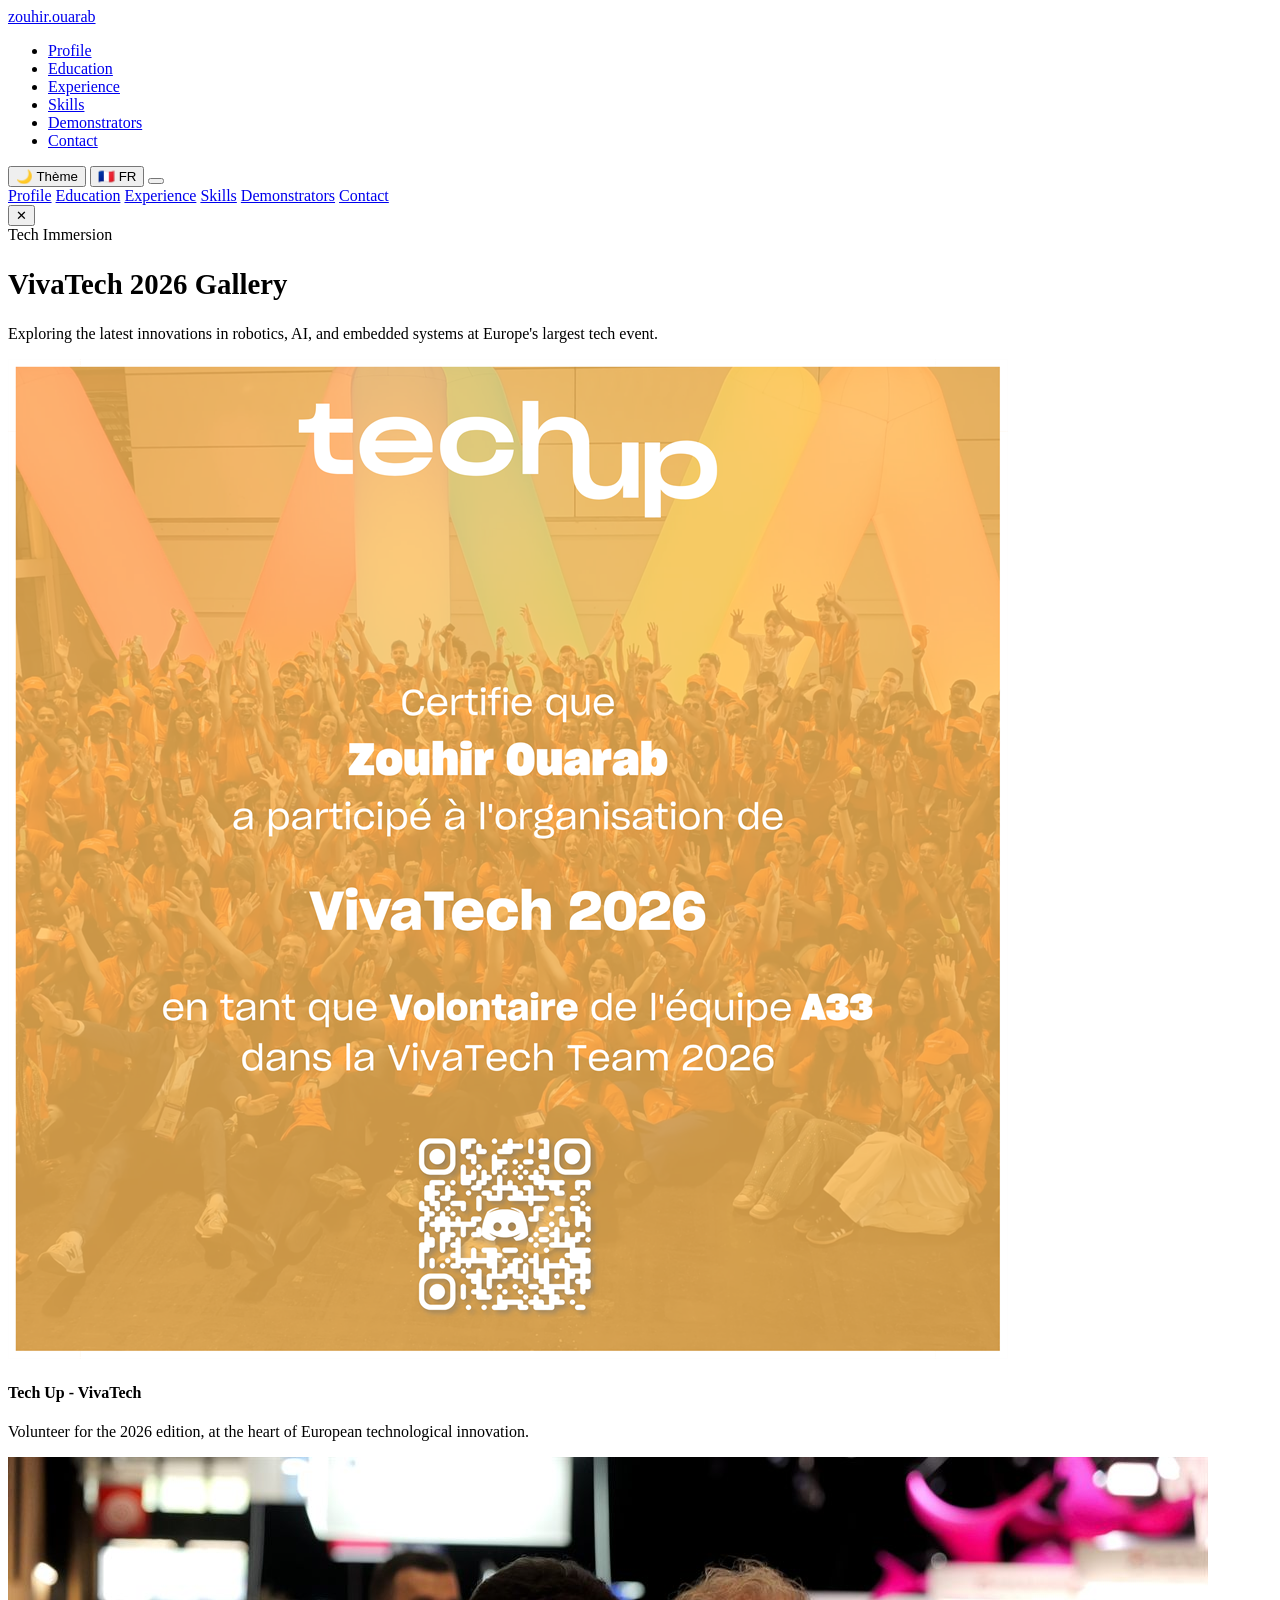
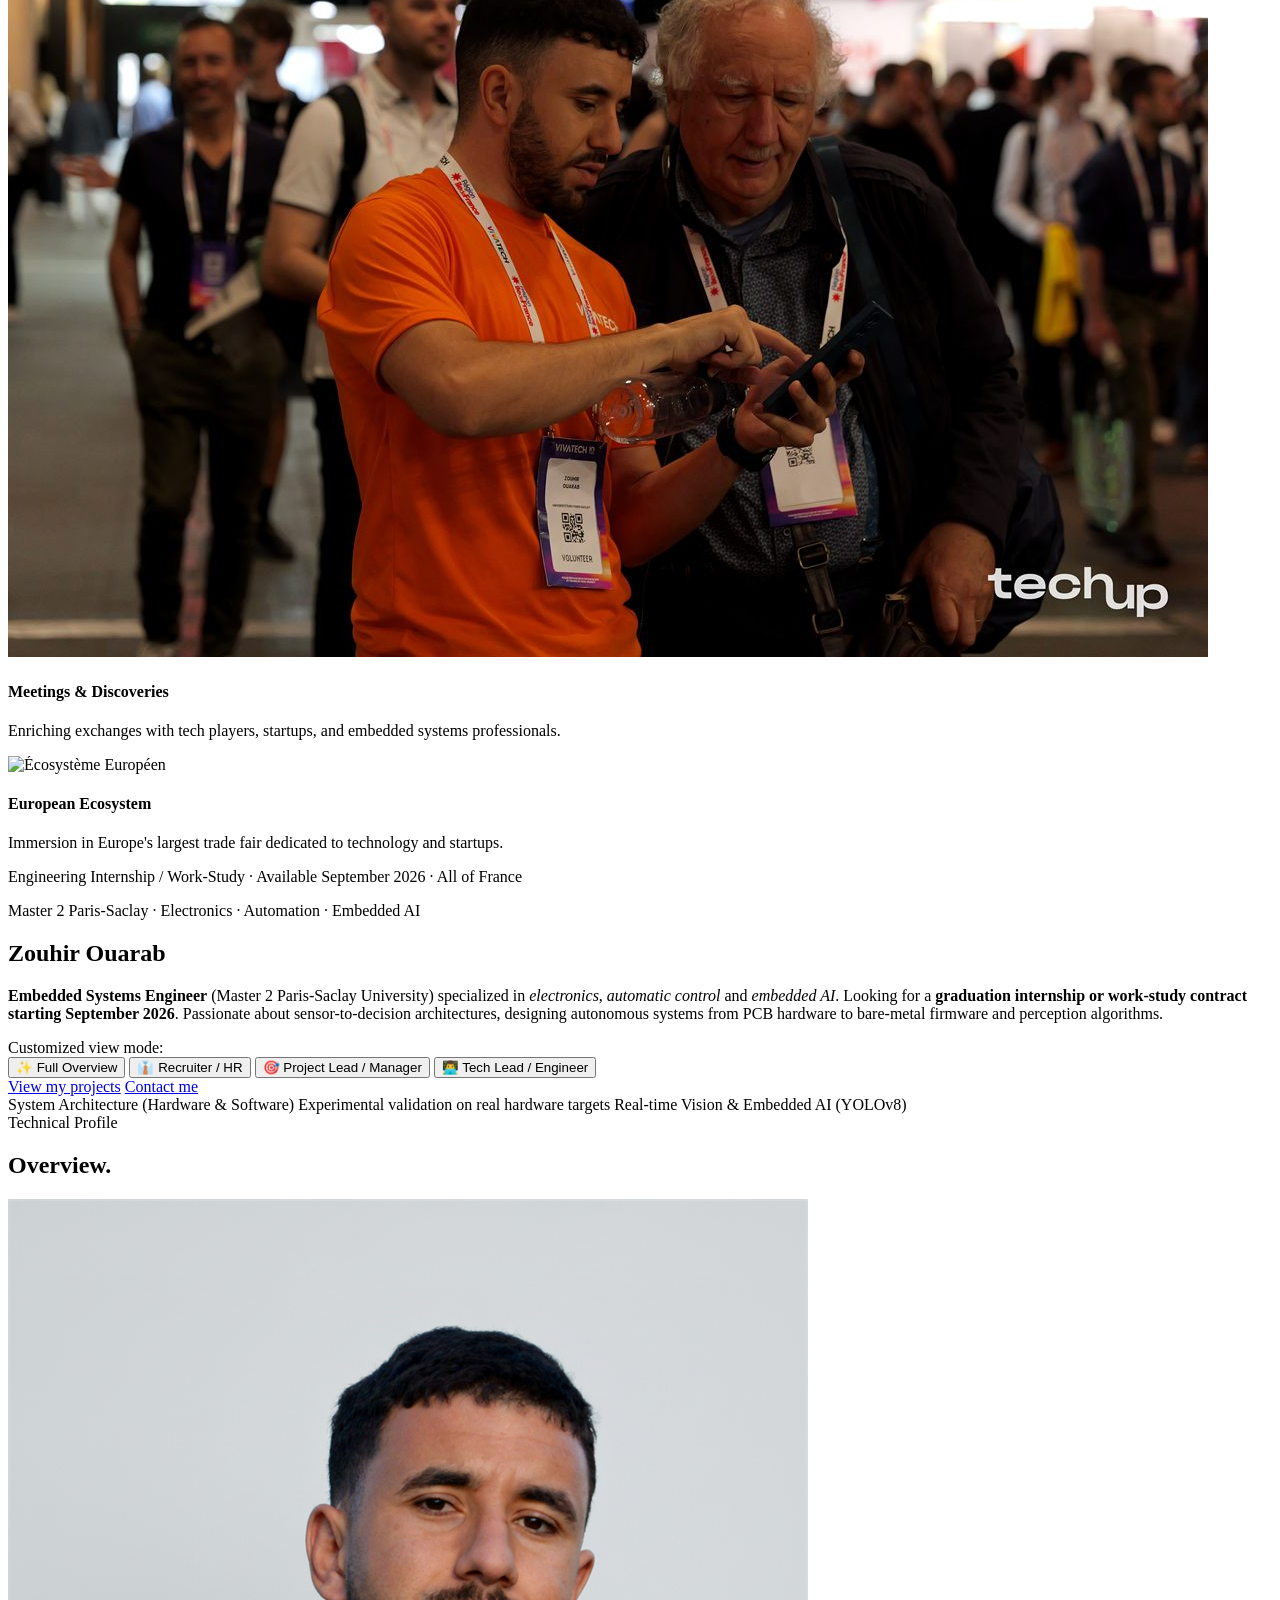
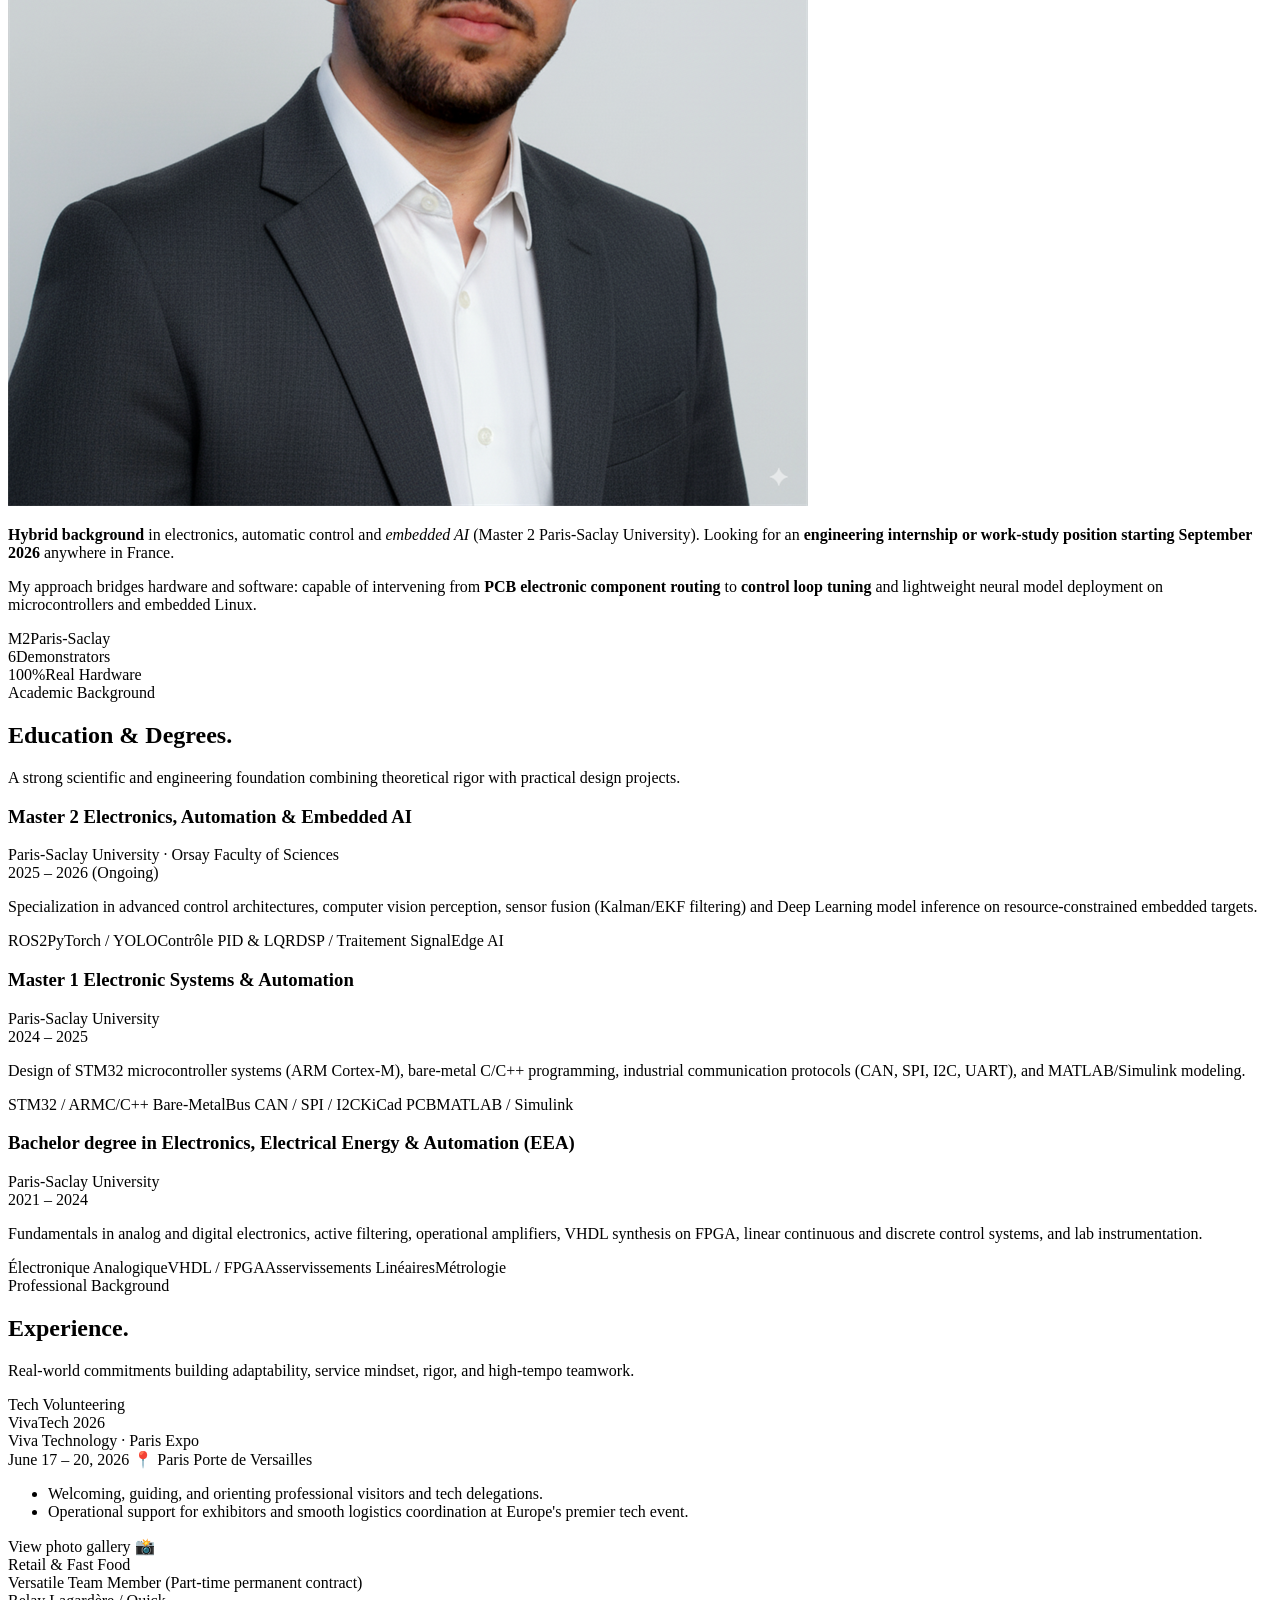
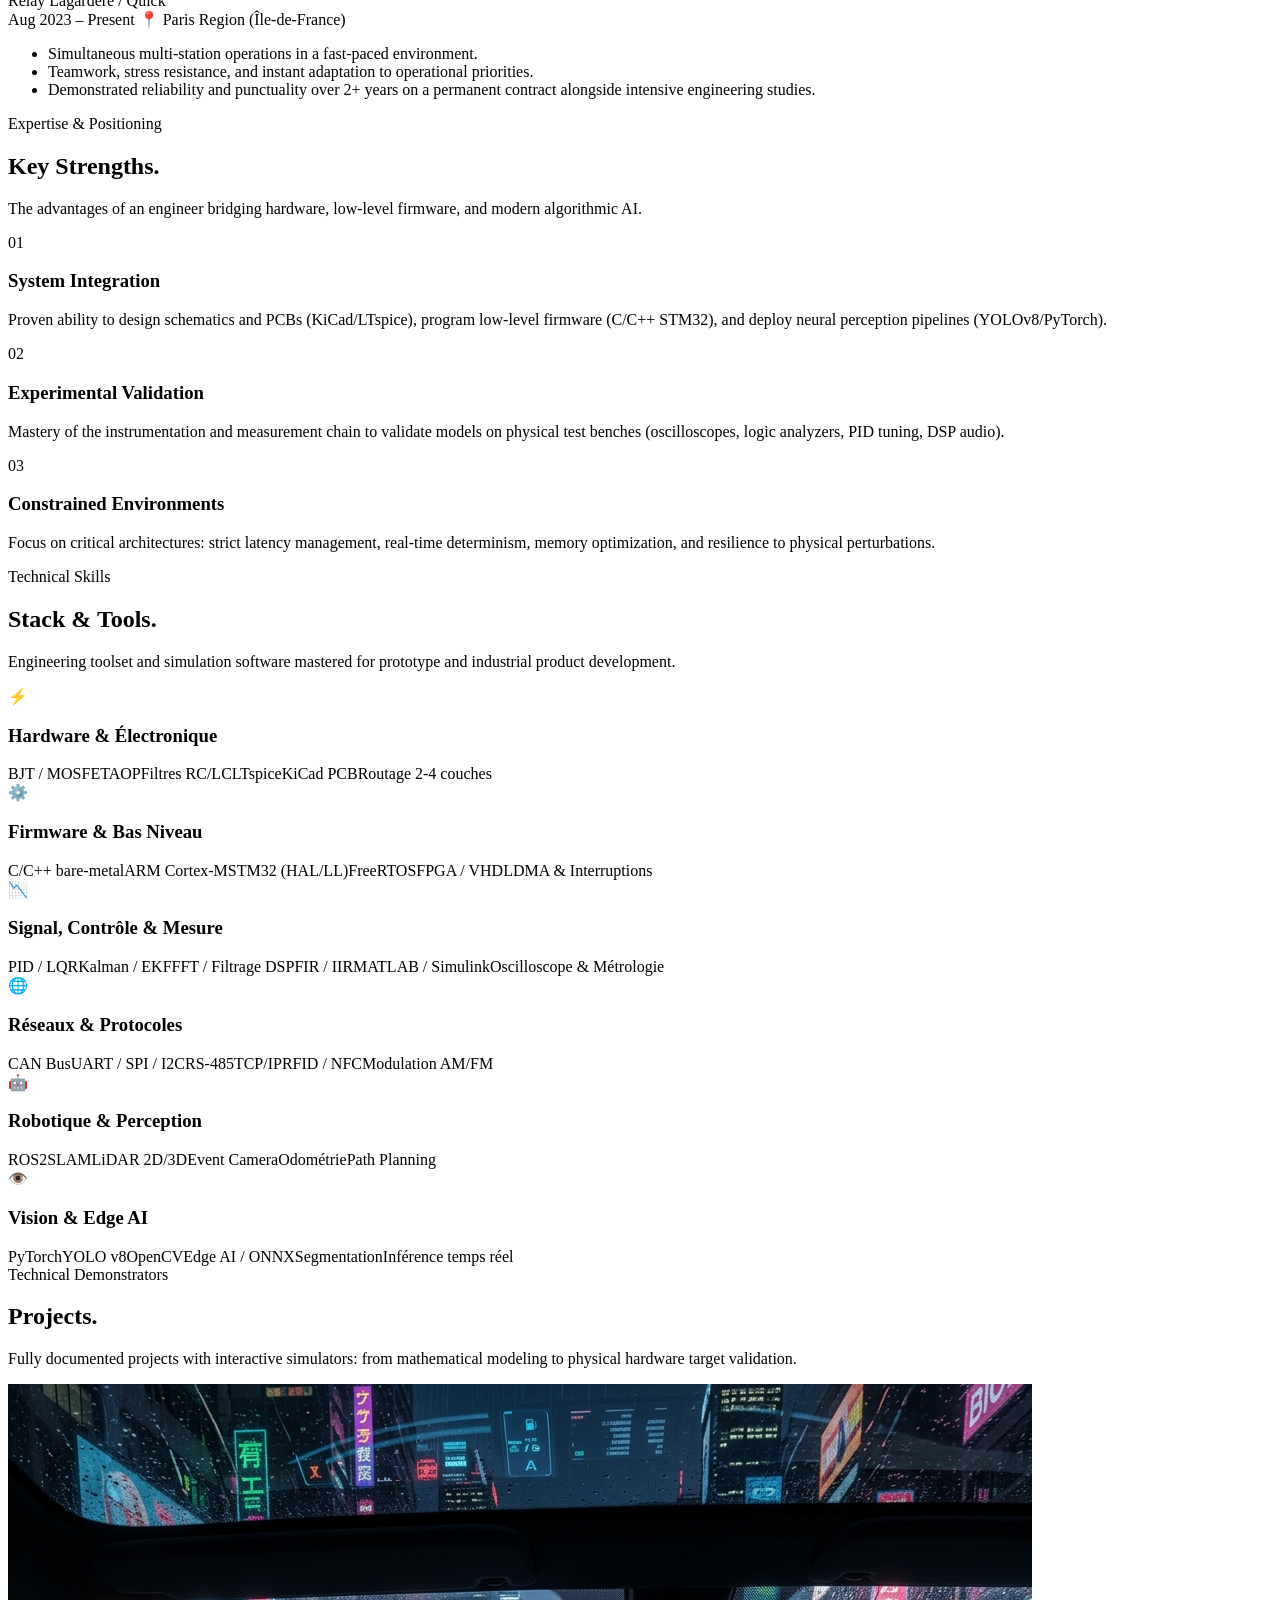
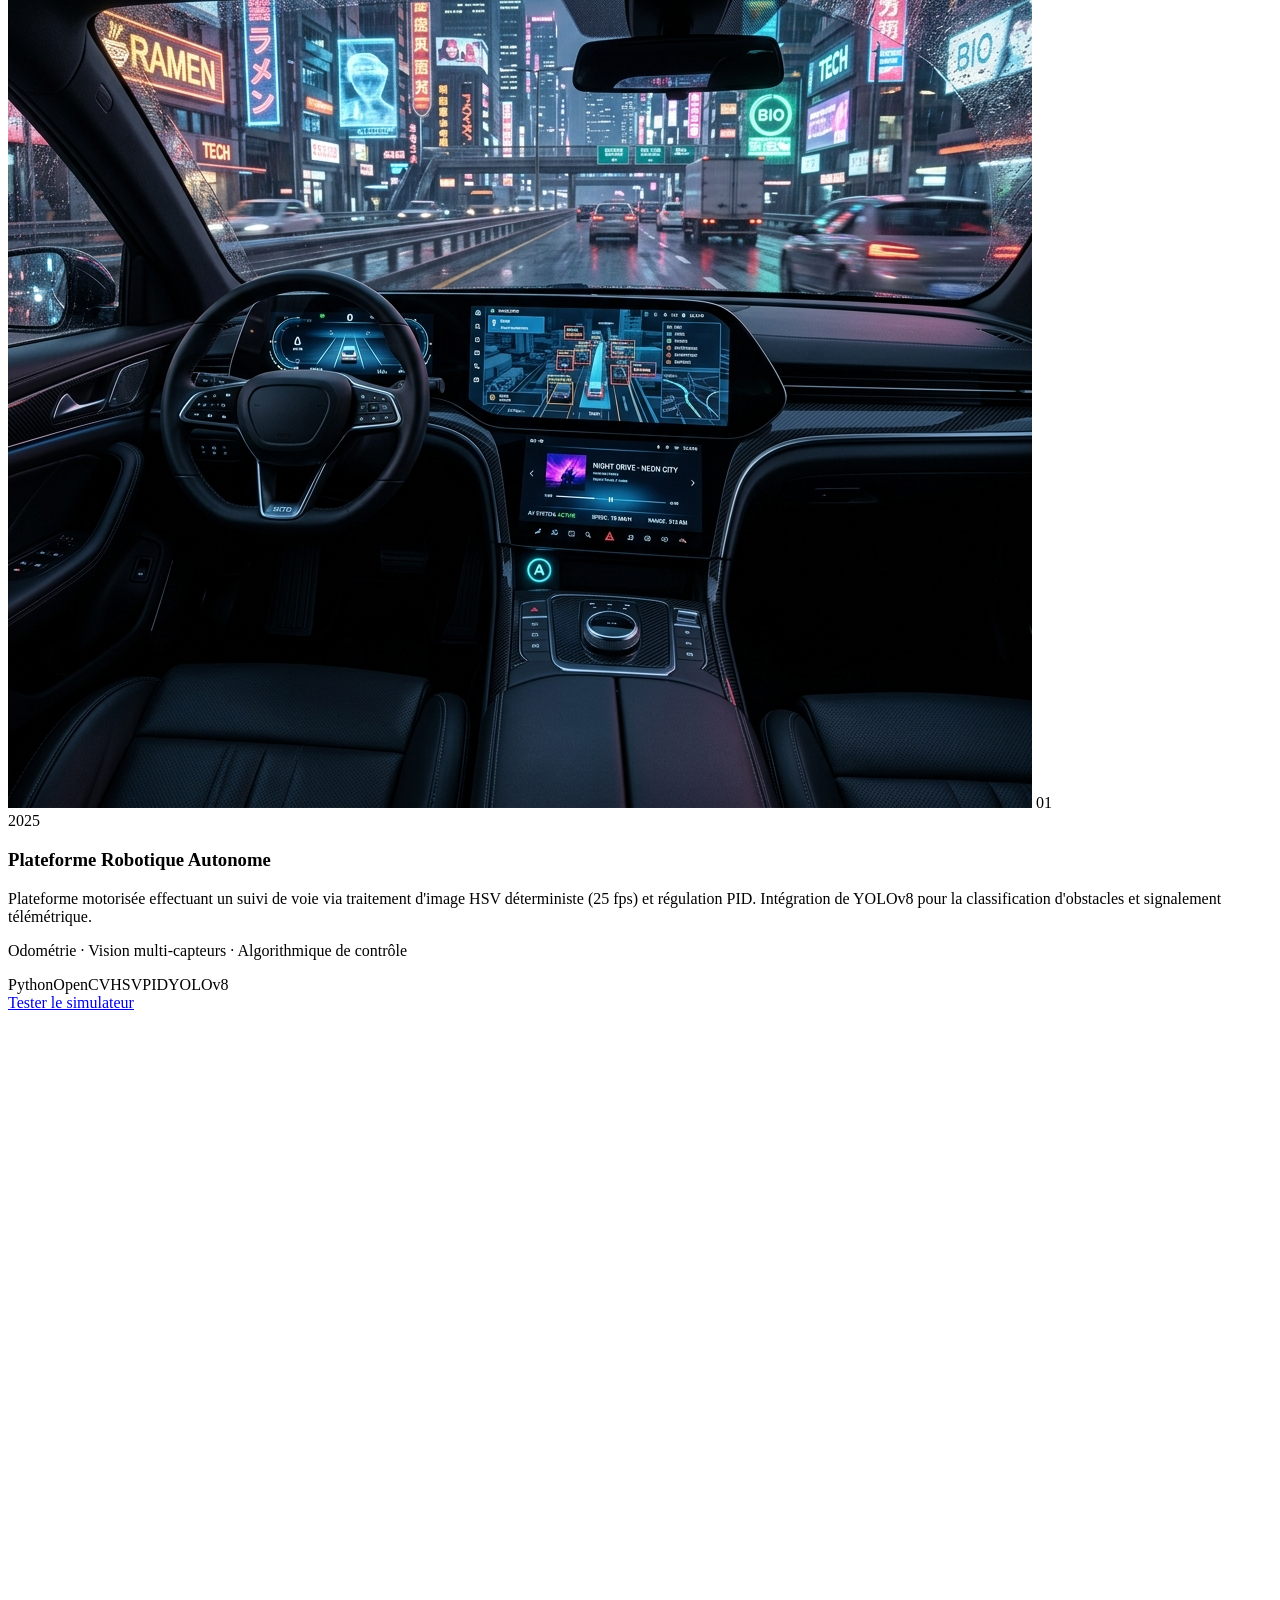
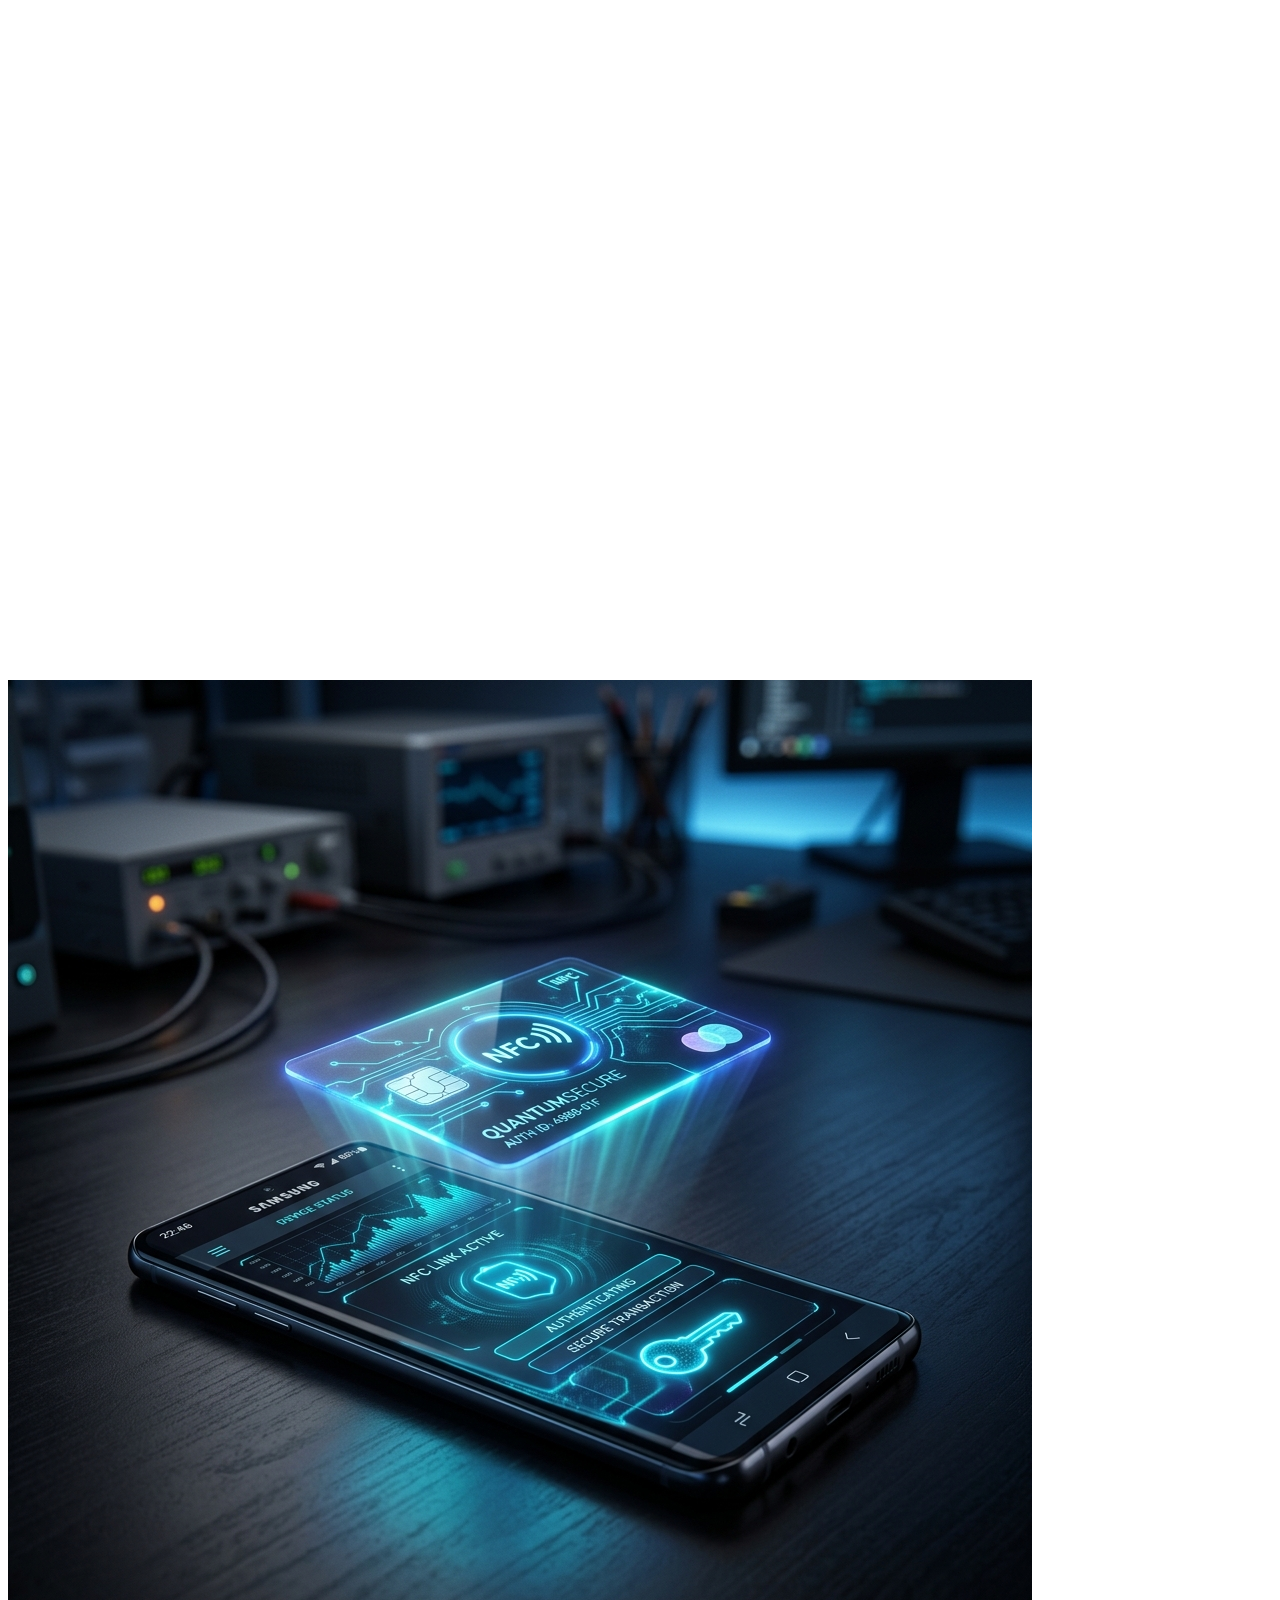
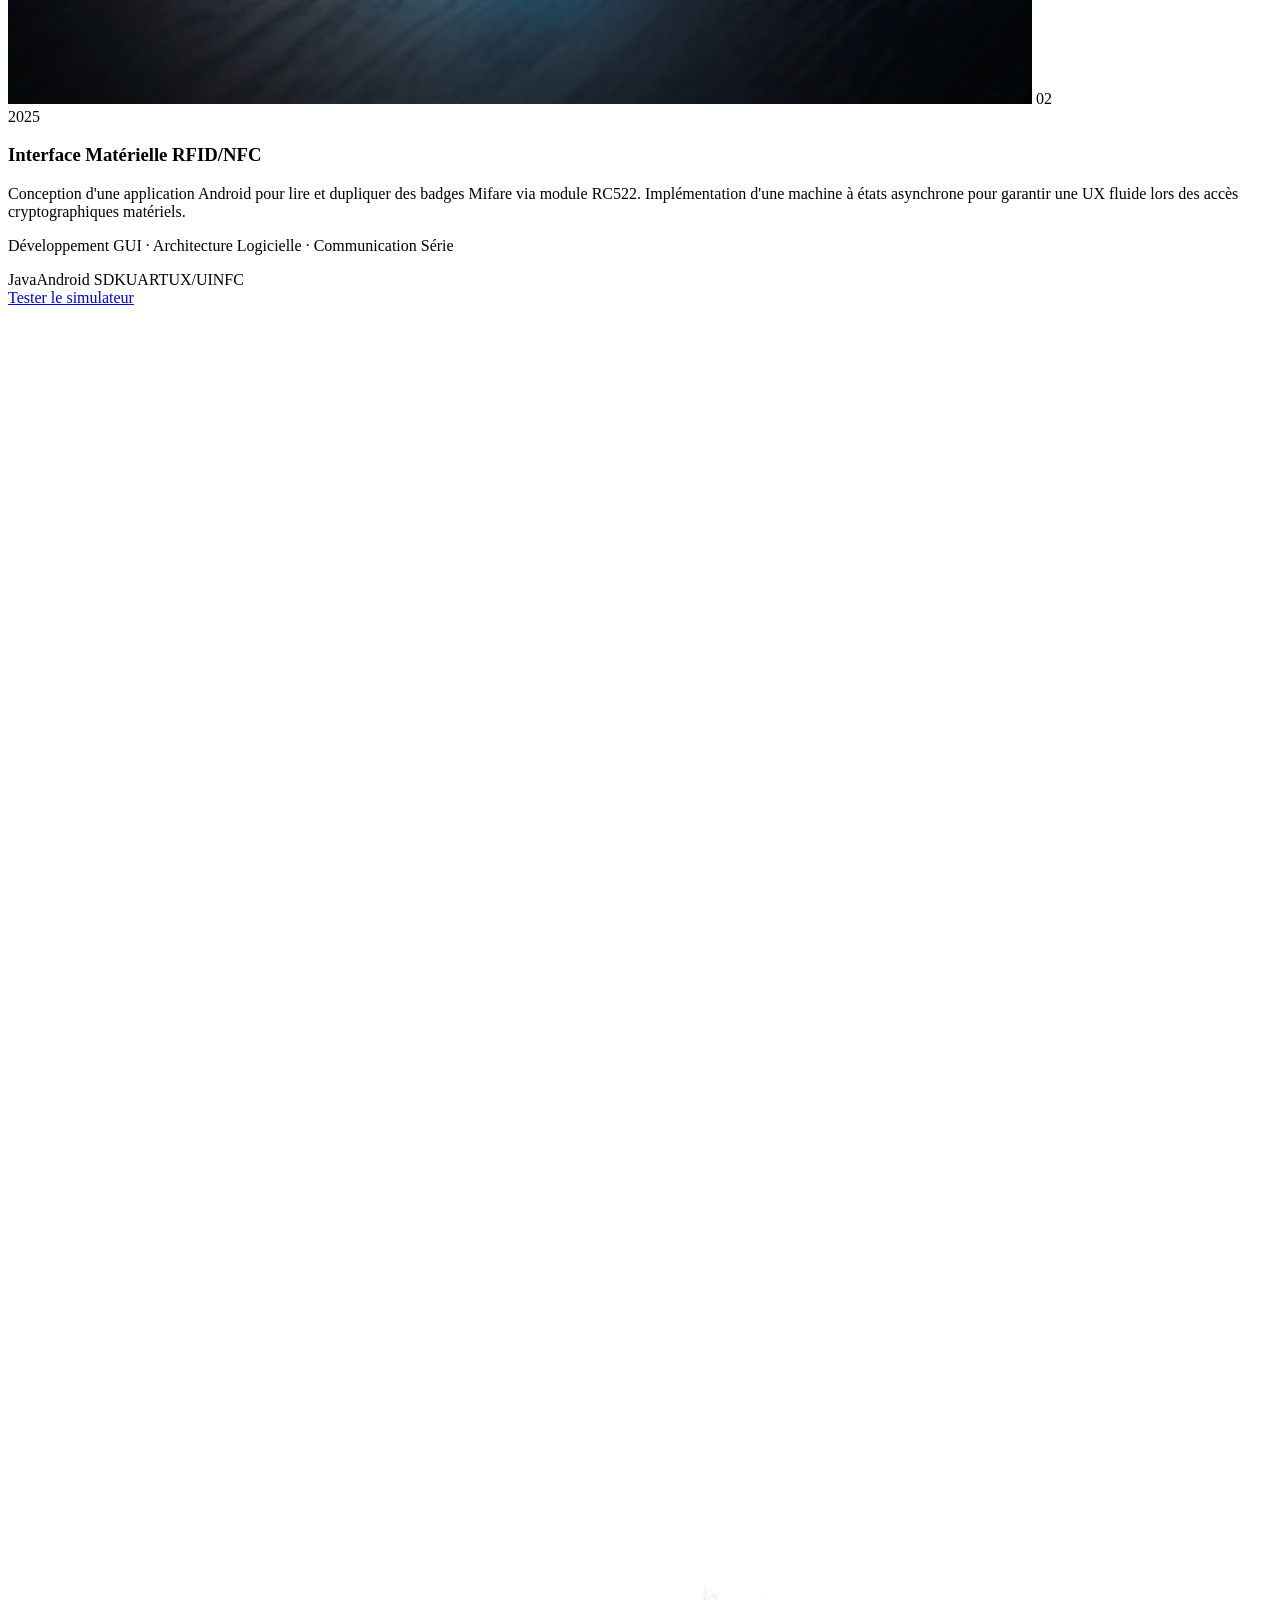
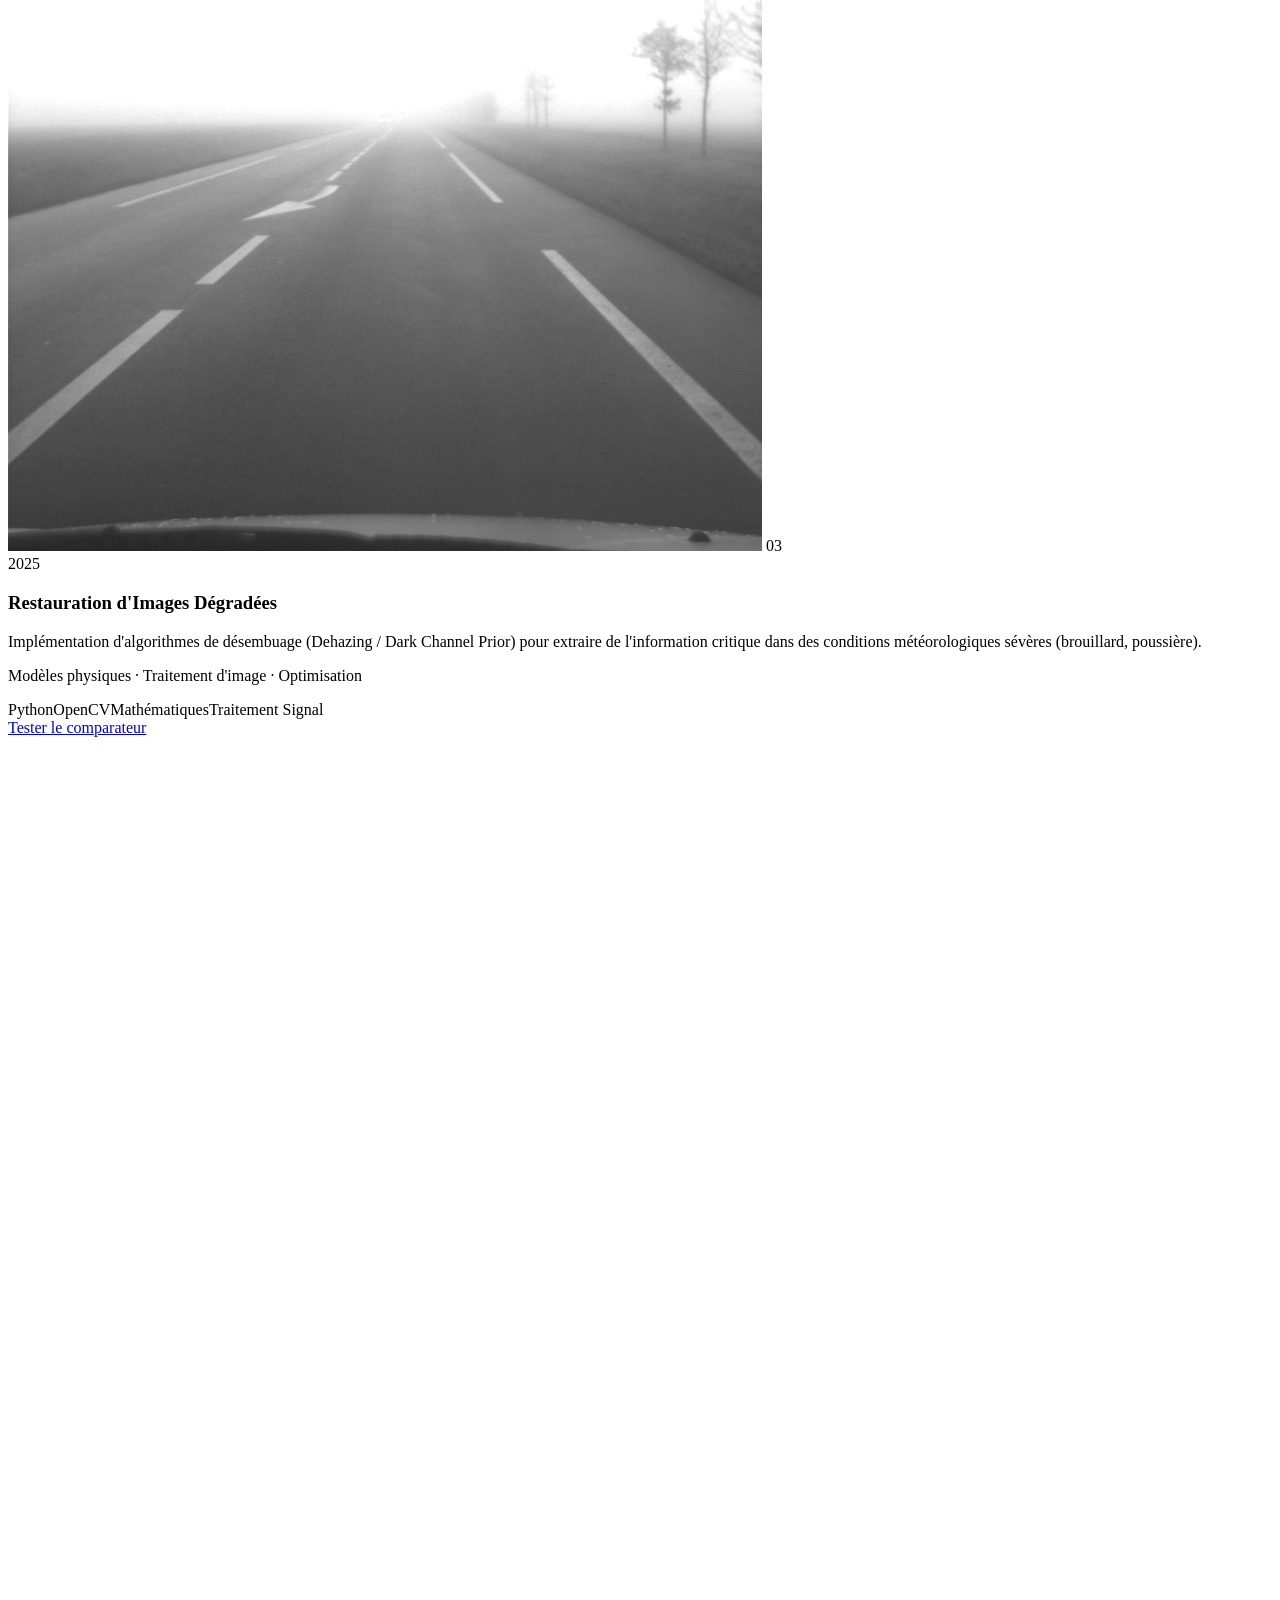
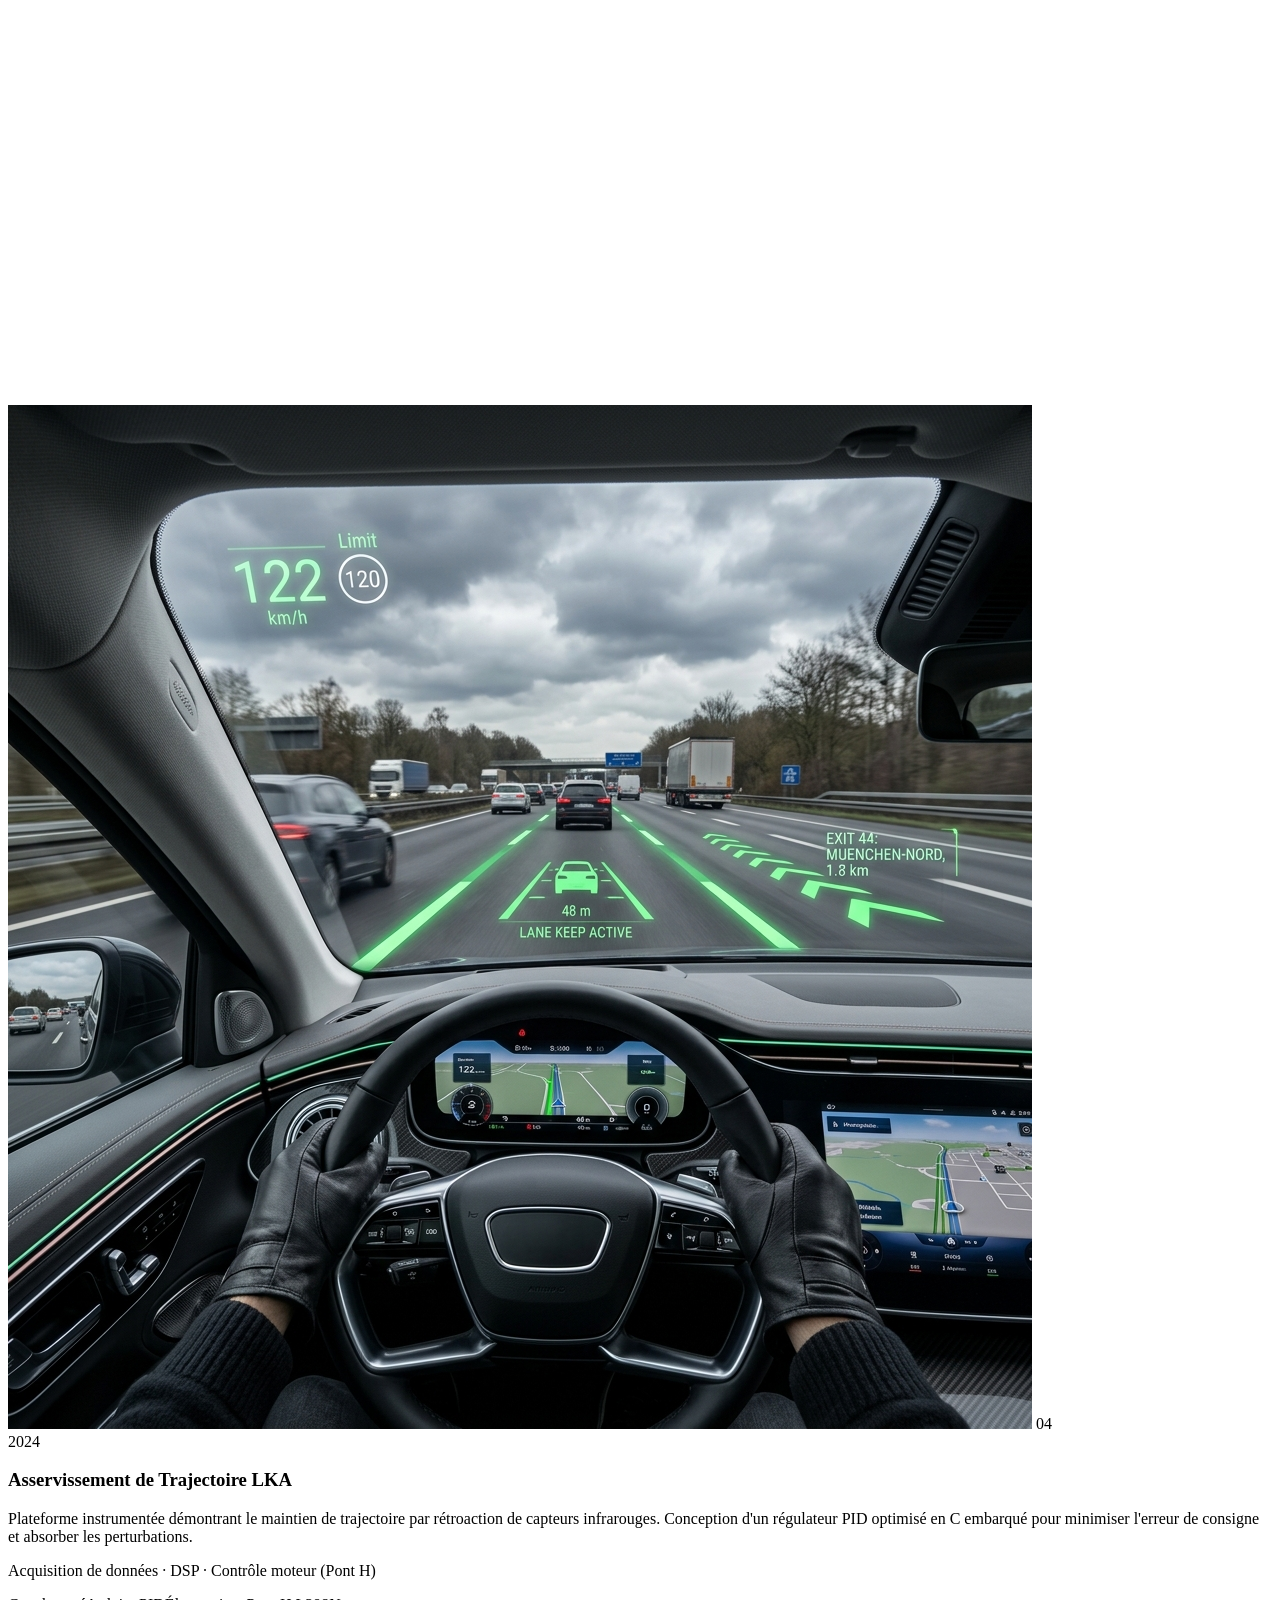
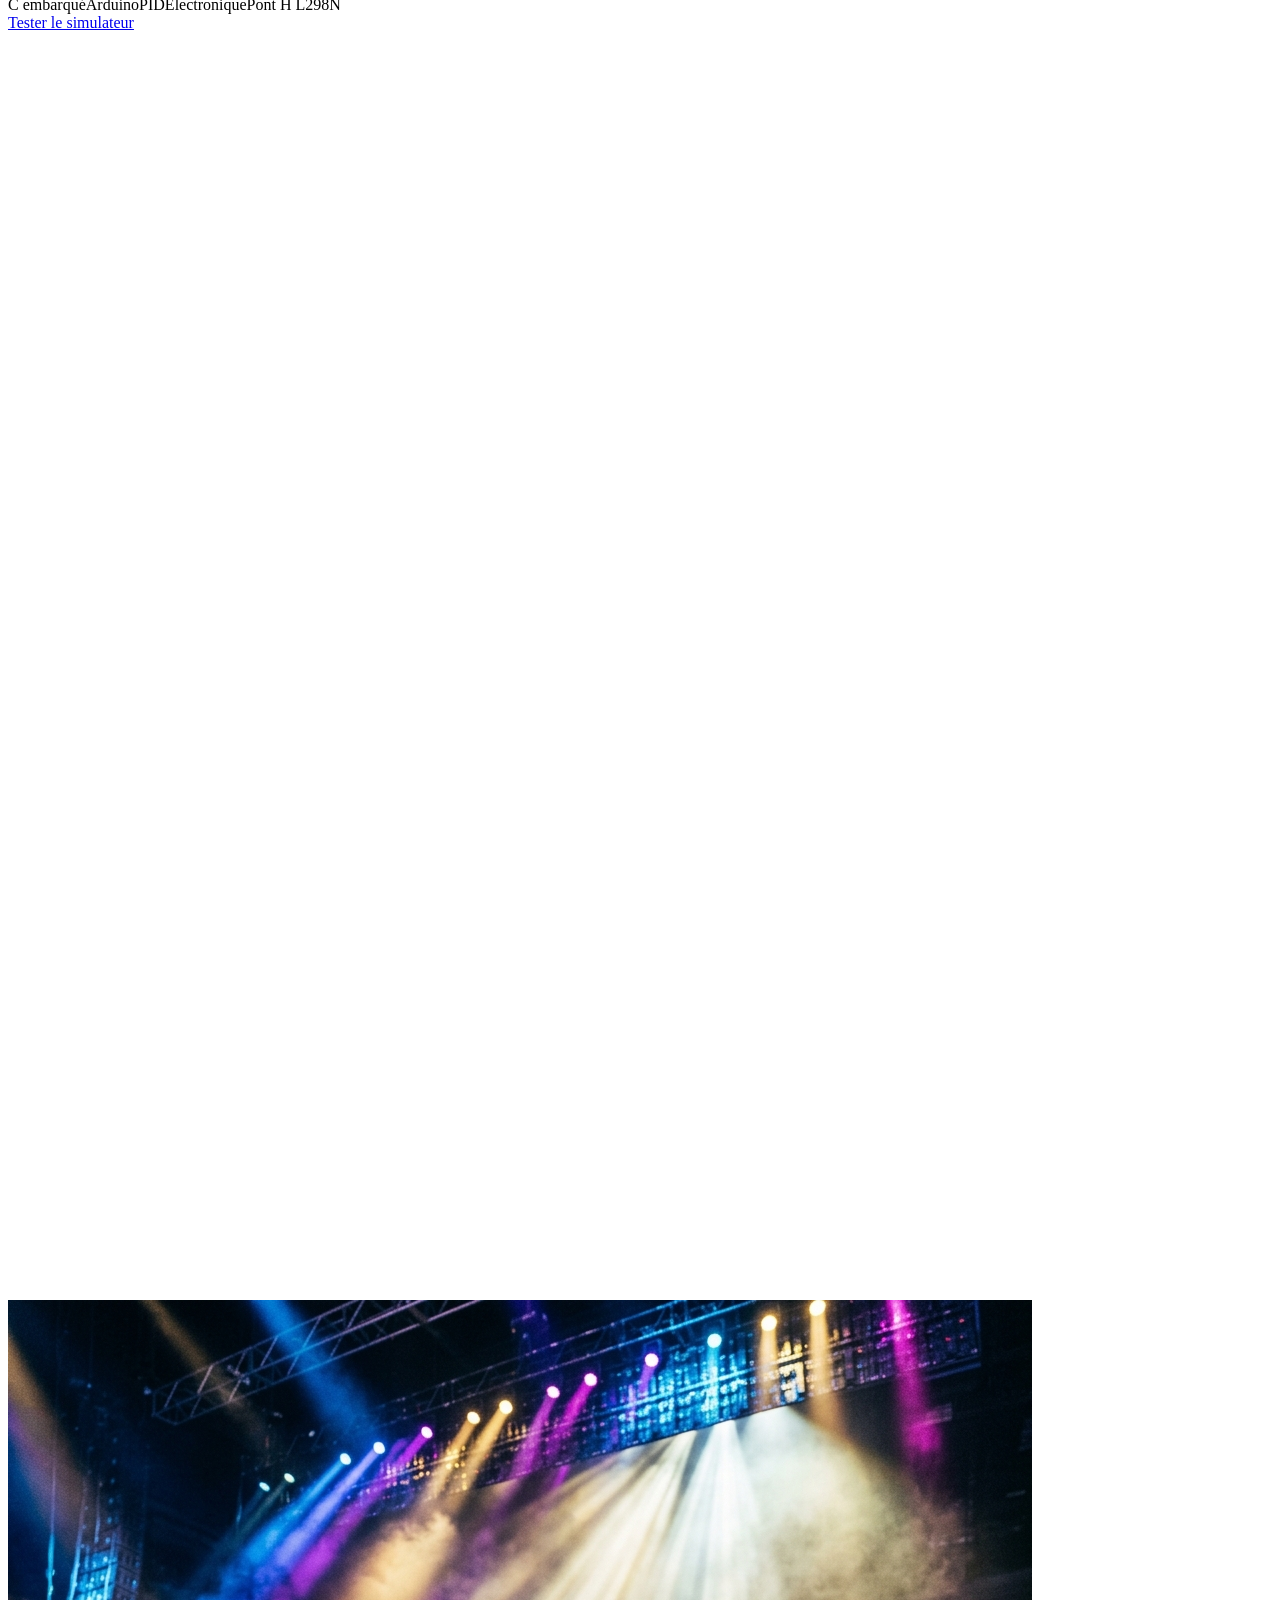
==== commit e02f9f31: "Profile update" ====
--- a/index.html
+++ b/index.html
@@ -30,6 +30,7 @@
 
 <style>
 /*──── RESET & TOKENS ────*/
+<<<<<<< HEAD
 *, *::before, *::after { margin:0; padding:0; box-sizing:border-box; }
 :root {
   --bg: #0d121f;
@@ -55,6 +56,21 @@
   --radius-sm: 6px;
   --radius-md: 10px;
   --radius-lg: 16px;
+=======
+*,*::before,*::after{margin:0;padding:0;box-sizing:border-box}
+:root{
+  --bg:#33363a;--surface:#42454a;--surface2:#51555b;
+  --border:#5f646b;--border2:#70767e;
+  --text:#ffffff;--dim:#d1d5db;--dim2:#9ca3af;
+  --cyan:#ffffff;--green:#e5e7eb;--purple:#d1d5db;
+  --glow:rgba(255,255,255,.05);--glow2:rgba(255,255,255,.03);
+  --grad:linear-gradient(135deg,#ffffff,#d1d5db);
+  --grad2:linear-gradient(135deg,#f3f4f6,#9ca3af);
+  --sans:'Inter',system-ui,sans-serif;
+  --mono:'Inter',system-ui,sans-serif;
+  --ease:cubic-bezier(.16,1,.3,1);
+  --ease2:cubic-bezier(.77,0,.175,1);
+>>>>>>> 5422078a87c2f8fb182d4d51ee4809206ef714f8
 }
 
 :root.light {
@@ -665,6 +681,7 @@
 .diff-desc { font-size: 0.95rem; color: var(--dim); line-height: 1.7; }
 
 /*──── SKILLS ────*/
+<<<<<<< HEAD
 .skills-grid { display: grid; grid-template-columns: repeat(3, 1fr); gap: 1.5rem; margin-top: 3rem; }
 .sk-card {
   background: var(--surface);
@@ -674,6 +691,69 @@
   position: relative;
   overflow: hidden;
   transition: transform 0.35s var(--ease), border-color 0.35s, box-shadow 0.35s;
+=======
+.skills-grid{display:grid;grid-template-columns:repeat(3,1fr);gap:1.5rem}
+@media(min-width:601px) and (max-width:900px){.skills-grid{grid-template-columns:repeat(2,1fr)}}
+.sk-card{background:var(--surface);border:1px solid var(--border);padding:2.5rem 2rem;position:relative;overflow:hidden;transition:transform .4s var(--ease),border-color .4s}
+.sk-card::before{content:'';position:absolute;top:0;left:0;right:0;height:2px;background:var(--grad);transform:scaleX(0);transform-origin:left;transition:transform .5s var(--ease)}
+.sk-card:hover{transform:translateY(-6px);border-color:var(--border2)}
+.sk-card:hover::before{transform:scaleX(1)}
+.sk-icon{font-size:1.8rem;margin-bottom:1.5rem;display:block}
+.sk-name{font-size:1.3rem;font-weight:700;margin-bottom:.3rem}
+.sk-tags{display:flex;flex-wrap:wrap;gap:.5rem;margin-top:1.5rem}
+.sk-tag{font-family:var(--mono);font-size:.72rem;padding:.35rem .7rem;background:rgba(80,144,240,.05);border:1px solid var(--border);color:var(--dim);transition:color .3s,border-color .3s}
+.sk-card:hover .sk-tag{border-color:var(--border2);color:var(--text)}
+
+/*──── PROJECTS ────*/
+.proj-list{display:flex;flex-direction:column;gap:6rem}
+.proj{display:grid;grid-template-columns:1.1fr 1fr;gap:4rem;align-items:center}
+.proj:nth-child(even){direction:rtl}
+.proj:nth-child(even) .proj-info{direction:ltr}
+.proj-visual{position:relative;aspect-ratio:16/10;background:var(--surface);border:1px solid var(--border);overflow:hidden;border-radius:6px}
+.proj-visual img{width:100%;height:100%;object-fit:cover;filter:saturate(.8) brightness(.85);transition:filter .6s var(--ease),transform .6s var(--ease)}
+.proj:hover .proj-visual img{filter:saturate(1) brightness(1);transform:scale(1.04)}
+.proj-visual::after{content:'';position:absolute;inset:0;background:linear-gradient(0deg,rgba(3,5,8,.7) 0%,transparent 60%);transition:opacity .4s}
+.proj:hover .proj-visual::after{opacity:.3}
+.proj-num{position:absolute;top:1.2rem;left:1.2rem;font-family:var(--mono);font-size:.7rem;color:var(--cyan);padding:.3rem .7rem;background:rgba(3,5,8,.7);border:1px solid var(--border2);z-index:2;backdrop-filter:blur(8px)}
+.proj-year{font-family:var(--mono);font-size:.85rem;color:var(--green);margin-bottom:.8rem;display:block}
+.proj-title{font-size:2.2rem;font-weight:800;letter-spacing:-.02em;margin-bottom:1.2rem;line-height:1.15}
+.proj-desc{font-size:1.05rem;color:var(--dim);line-height:1.75;margin-bottom:1.8rem}
+.proj-proof{font-family:var(--mono);font-size:.74rem;letter-spacing:.04em;text-transform:uppercase;color:var(--green);margin:-.4rem 0 1.6rem}
+.proj-tech{display:flex;flex-wrap:wrap;gap:.8rem;margin-bottom:2rem}
+.proj-tech span{font-family:var(--mono);font-size:.78rem;color:var(--cyan);padding:.35rem .75rem;border:1px solid var(--border);background:rgba(80,144,240,.04);transition:border-color .3s}
+.proj:hover .proj-tech span{border-color:var(--border2)}
+.proj-link{font-family:var(--mono);font-size:.82rem;color:var(--text);letter-spacing:.06em;text-transform:uppercase;display:inline-flex;align-items:center;gap:.5rem;transition:color .3s}
+.proj-link:hover{color:var(--cyan)}
+.proj-link svg{width:16px;height:16px;stroke:currentColor;fill:none;stroke-width:2;transition:transform .3s}
+.proj-link:hover svg{transform:translate(3px,-3px)}
+
+/*──── CONTACT ────*/
+#contact .container{max-width:800px;text-align:center}
+.contact-card{background:var(--surface);border:1px solid var(--border);padding:4rem 3rem;position:relative;margin-top:3rem}
+.contact-card::before{content:'';position:absolute;top:-1px;left:50%;transform:translateX(-50%);width:40%;height:2px;background:var(--grad)}
+.contact-desc{font-size:1.15rem;color:var(--dim);line-height:1.8;margin-bottom:3rem}
+.contact-email{font-family:var(--mono);font-size:1.4rem;font-weight:700;display:inline-flex;align-items:center;gap:.8rem;transition:color .3s}
+.contact-email:hover{color:var(--cyan)}
+.contact-meta{margin-top:1rem;font-family:var(--mono);font-size:.72rem;letter-spacing:.1em;text-transform:uppercase;color:var(--green)}
+.contact-socials{display:flex;justify-content:center;gap:2rem;margin-top:3rem;padding-top:2.5rem;border-top:1px solid var(--border)}
+.soc-link{font-family:var(--mono);font-size:.78rem;color:var(--dim);letter-spacing:.1em;text-transform:uppercase;position:relative;padding-bottom:4px;transition:color .3s}
+.soc-link::after{content:'';position:absolute;bottom:0;left:0;width:100%;height:1px;background:var(--cyan);transform:scaleX(0);transform-origin:right;transition:transform .4s var(--ease)}
+.soc-link:hover{color:var(--text)}
+.soc-link:hover::after{transform:scaleX(1);transform-origin:left}
+
+/*──── FOOTER ────*/
+footer{position:relative;z-index:2;border-top:1px solid var(--border);padding:2rem 0;text-align:center;font-family:var(--mono);font-size:.72rem;color:var(--dim2);letter-spacing:.08em}
+.footer-reset{display:inline-block;margin-top:.8rem;font-family:var(--mono);font-size:.65rem;color:var(--dim2);letter-spacing:.08em;border:none;background:none;cursor:pointer;opacity:.4;transition:opacity .3s}
+.footer-reset:hover{opacity:1;color:var(--cyan)}
+
+/*──── LIGHT THEME ────*/
+/*──── LIGHT THEME ────*/
+:root.light{
+  --bg:#e5e7eb;--surface:#f3f4f6;--surface2:#ffffff;
+  --border:#d1d5db;--border2:#9ca3af;
+  --text:#111827;--dim:#374151;--dim2:#4b5563;
+  --glow:rgba(0,0,0,.04);
+>>>>>>> 5422078a87c2f8fb182d4d51ee4809206ef714f8
 }
 .sk-card::before {
   content: '';
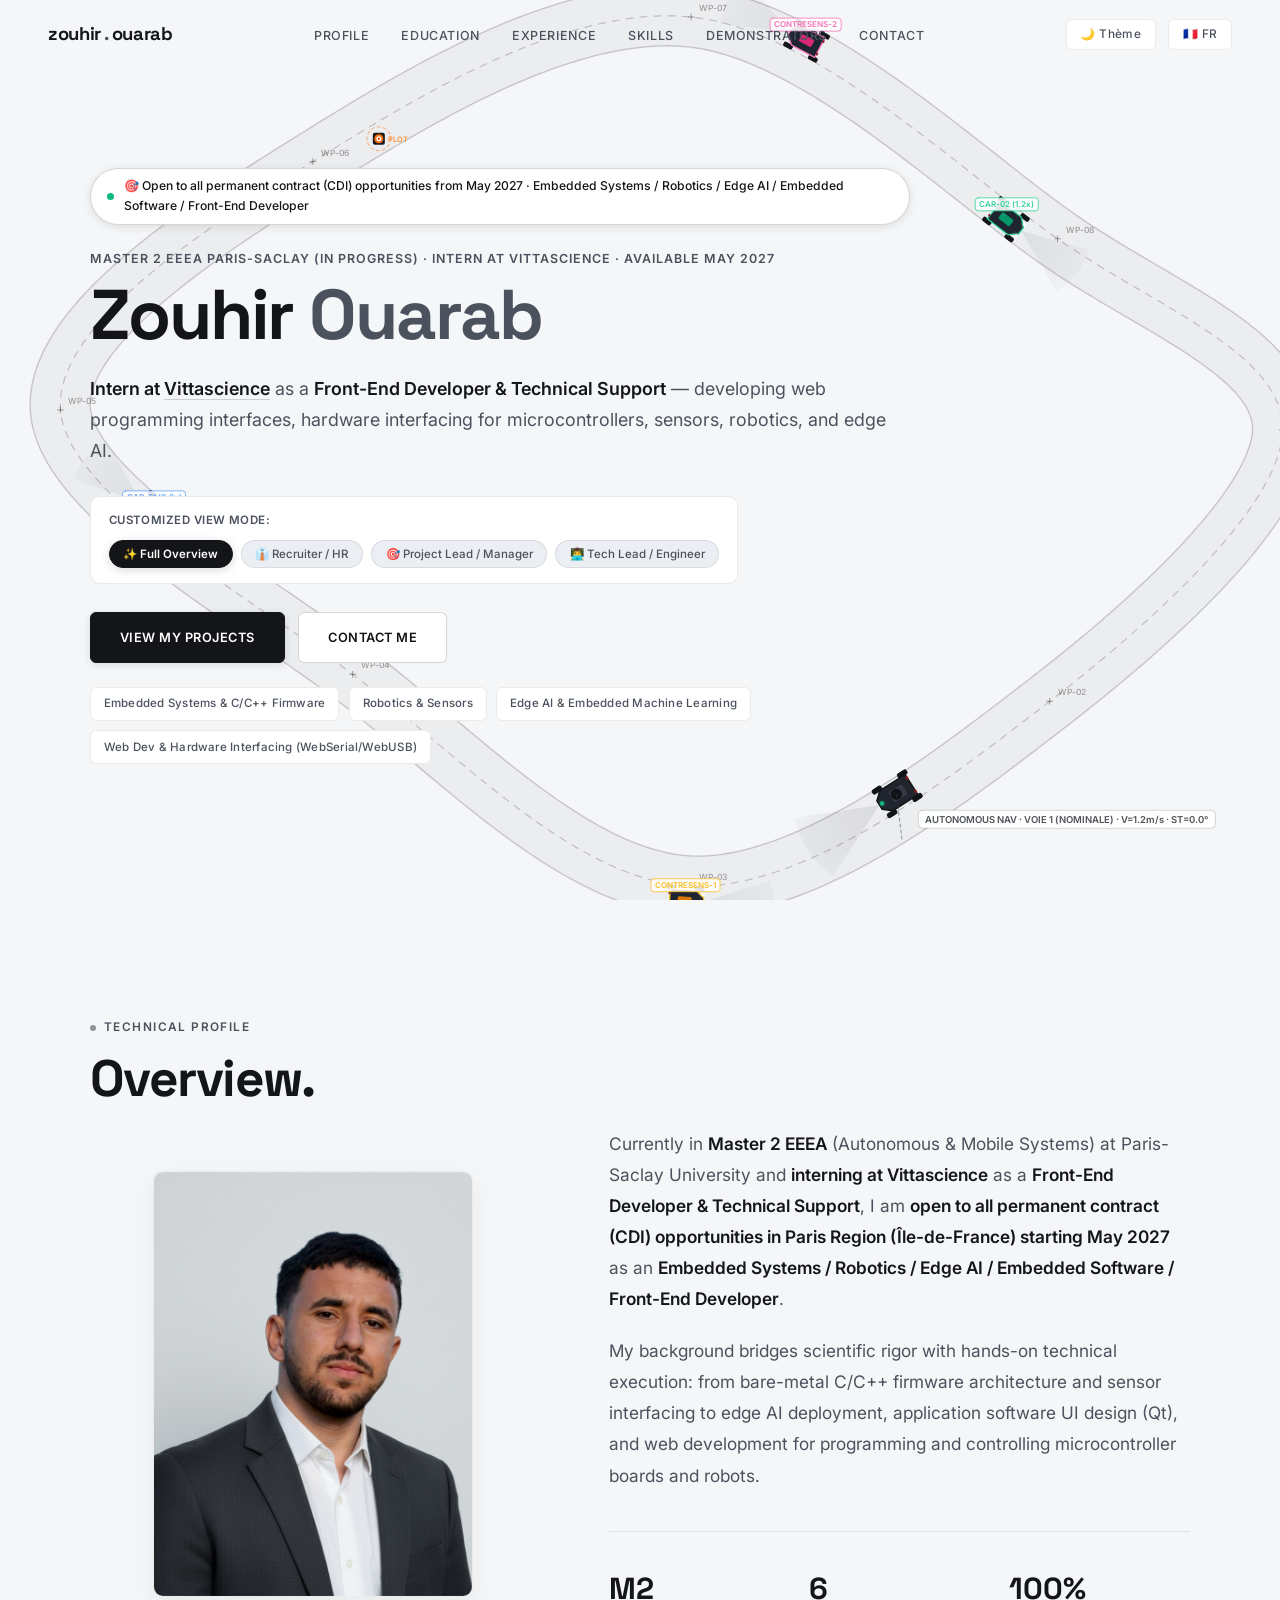
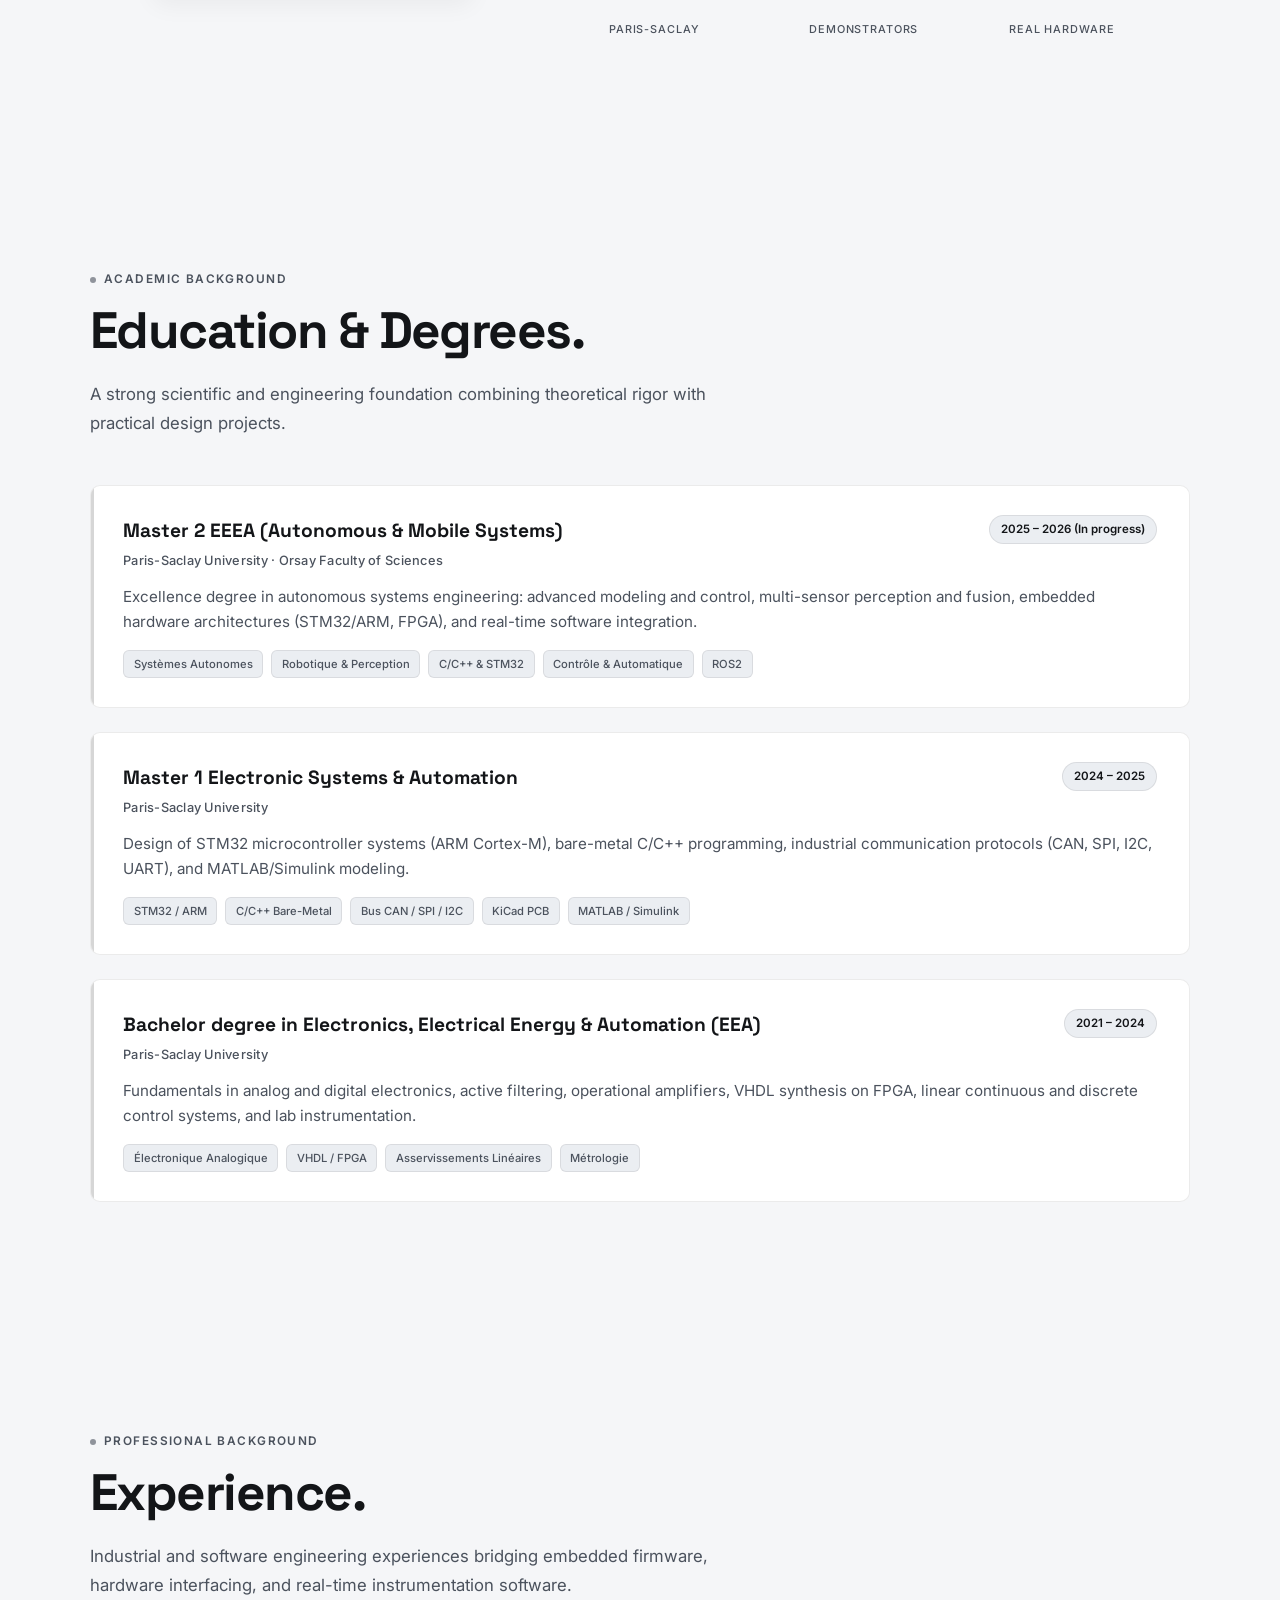
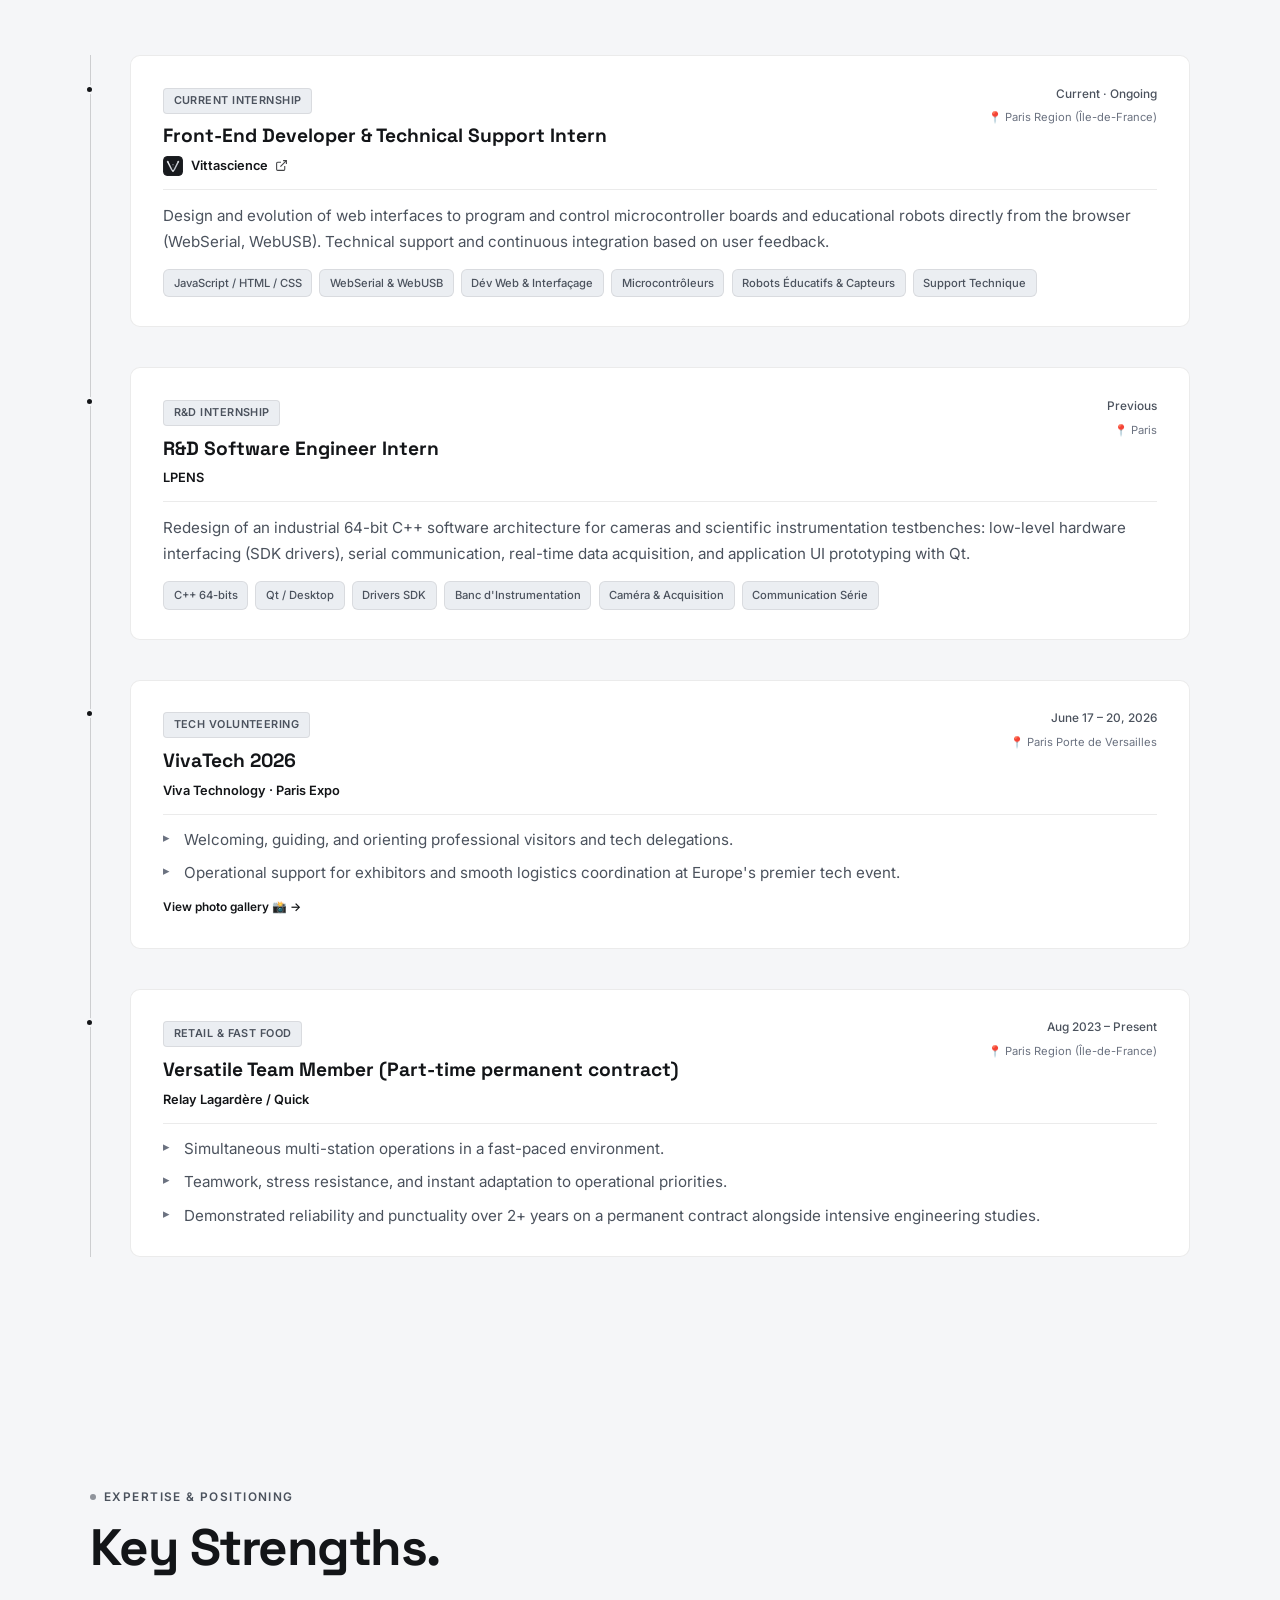
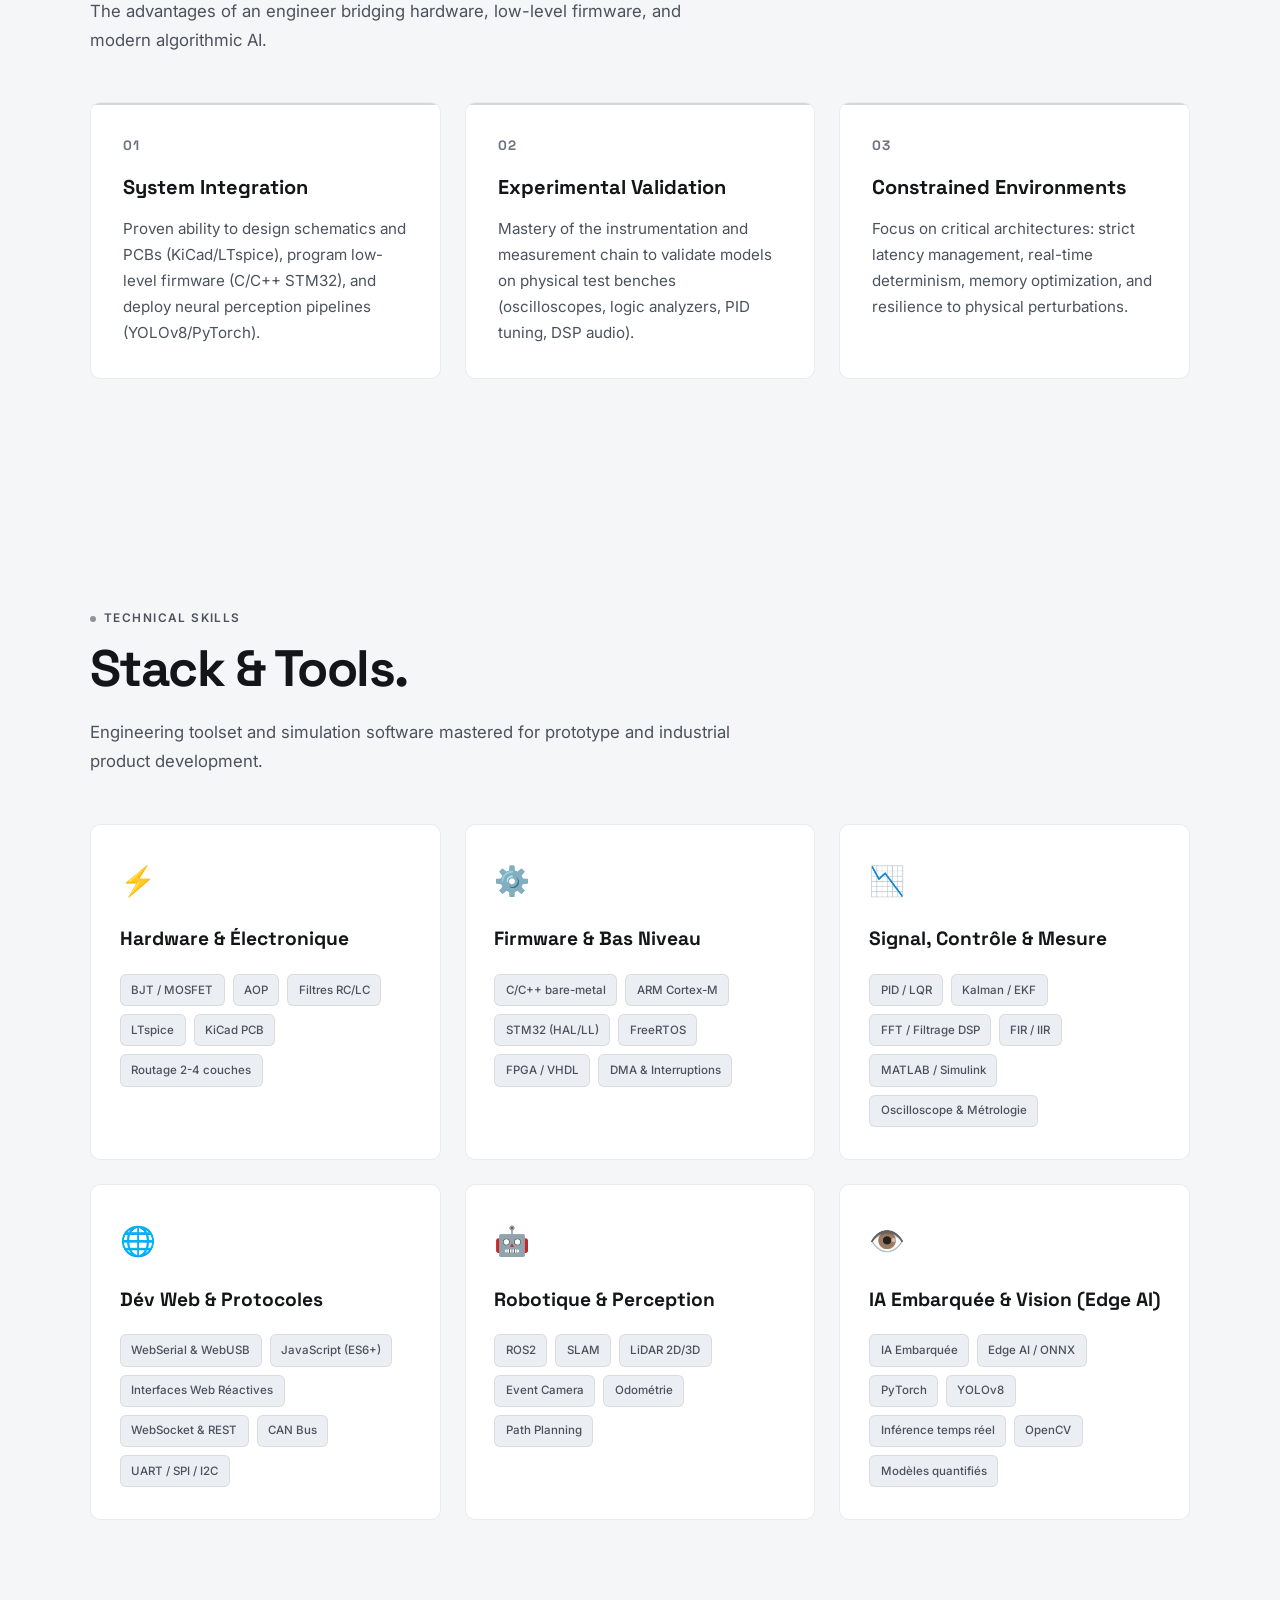
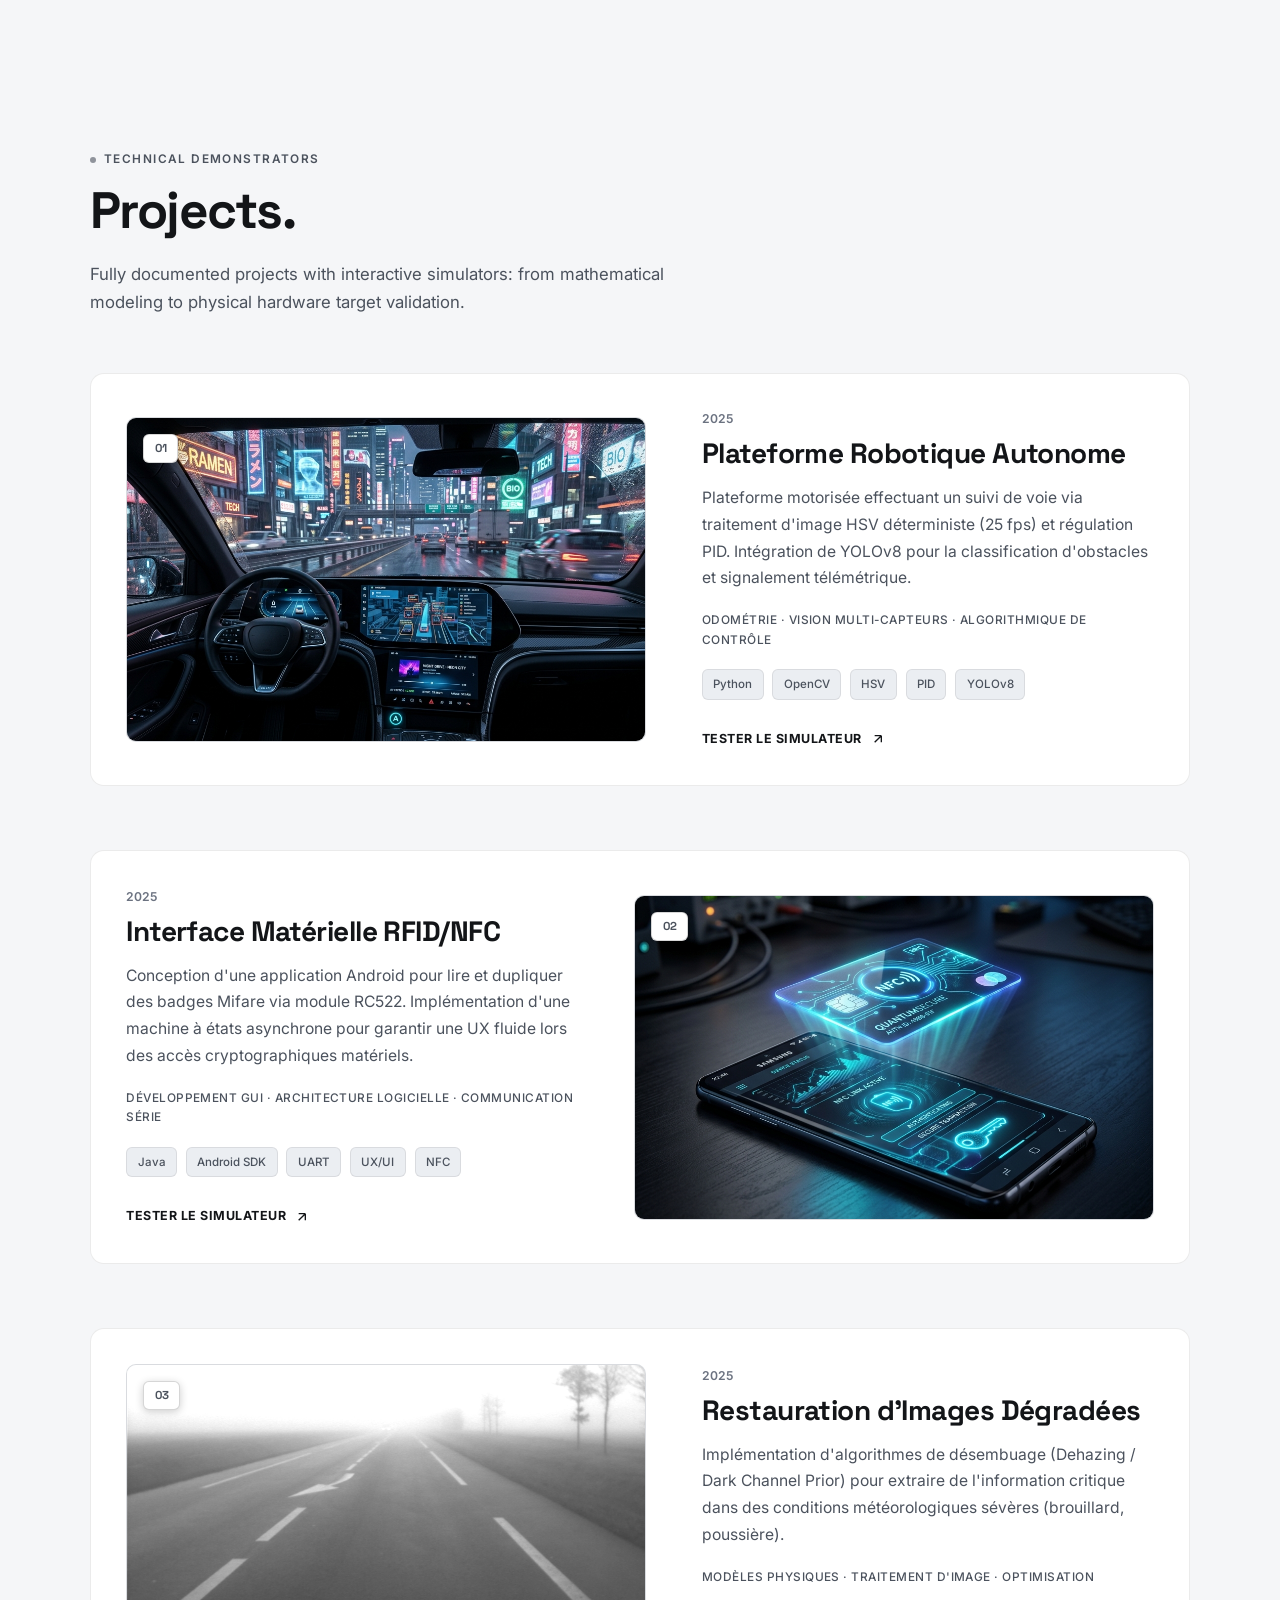
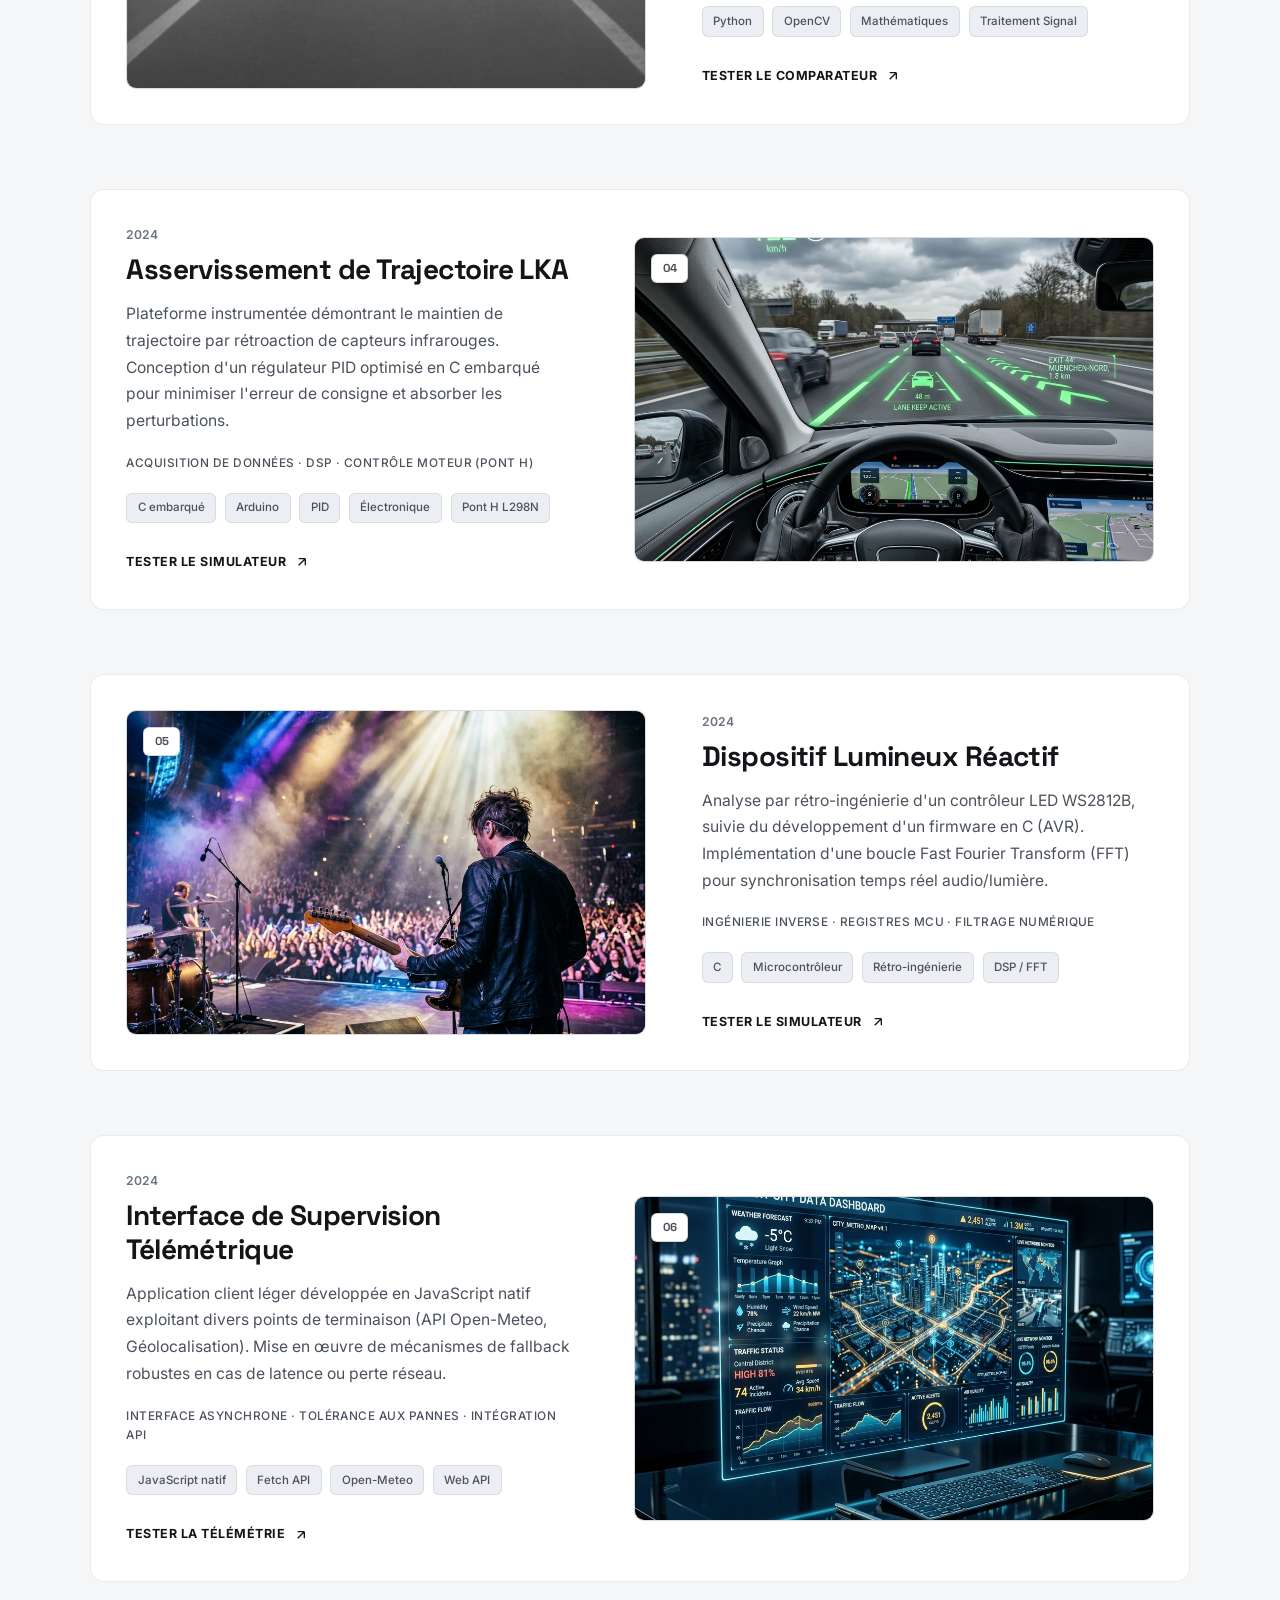
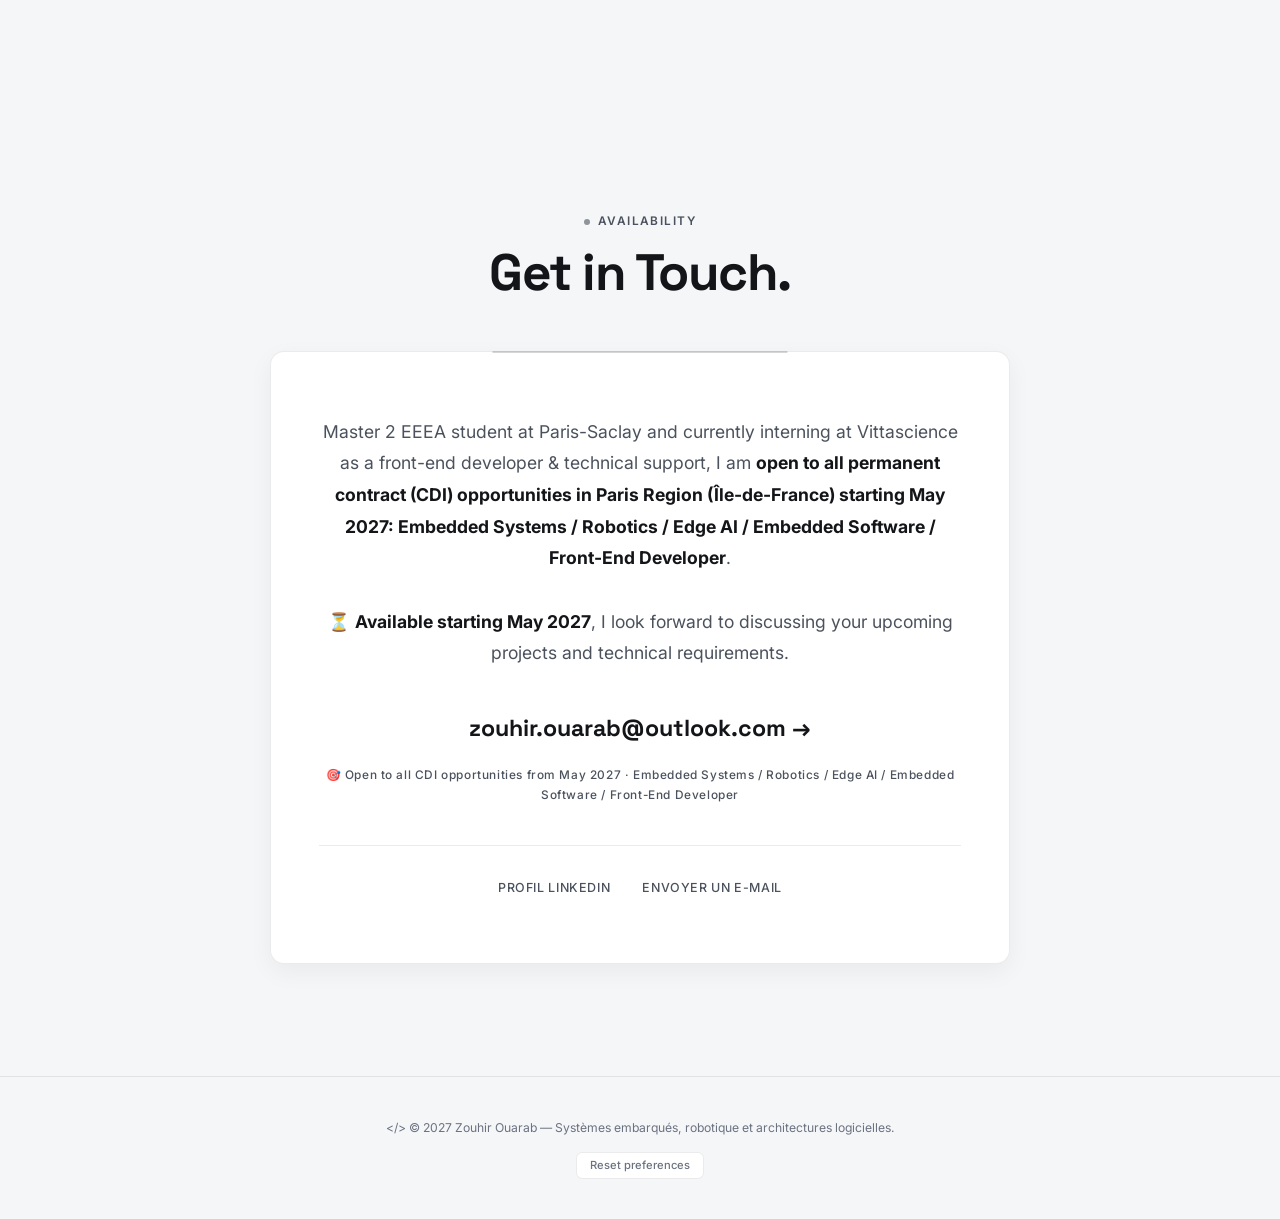
==== commit 52b03a0e: "Profile update" ====
--- a/index.html
+++ b/index.html
@@ -3,1031 +3,37 @@
 <head>
 <meta charset="UTF-8">
 <meta name="viewport" content="width=device-width, initial-scale=1.0">
-<title>Zouhir Ouarab | Ingénieur Systèmes Embarqués, IA & Robotique — M2 Paris-Saclay</title>
-<meta name="description" content="Zouhir Ouarab — Master 2 Électronique, Automatique & IA embarquée (Université Paris-Saclay). Recherche stage ou alternance ingénieur dès septembre 2026. Systèmes embarqués, robotique, perception IA.">
-<meta name="keywords" content="Zouhir Ouarab, Systèmes Embarqués, Paris-Saclay, STM32, C++, ROS2, PyTorch, YOLOv8, Stage Ingénieur, Alternance, Robotique, Automatique, PCB, KiCad">
+<title>Zouhir Ouarab | Ingénieur Systèmes Embarqués, Robotique, IA Embarquée, Logiciel & Dév Front-End</title>
+<meta name="description" content="Zouhir Ouarab — Master 2 EEEA Paris-Saclay, stagiaire chez Vittascience (développeur front-end & support technique). Ouvert à toute opportunité CDI dès Mai 2027 : Systèmes Embarqués / Robotique / IA Embarquée / Logiciel Embarqué / Dév Front-End.">
+<meta name="keywords" content="Zouhir Ouarab, Systèmes Embarqués, Robotique, IA Embarquée, Edge AI, Logiciel Embarqué, Développeur Front-End, Support Technique, Vittascience, LPENS, Paris-Saclay, C++, Qt, STM32, WebSerial, CDI Île-de-France">
 <meta name="author" content="Zouhir Ouarab">
 
 <!-- Open Graph / LinkedIn / Facebook -->
 <meta property="og:type" content="website">
-<meta property="og:title" content="Zouhir Ouarab — Ingénieur Systèmes Embarqués, IA & Robotique (M2 Paris-Saclay)">
-<meta property="og:description" content="Portfolio et démonstrateurs interactifs de Zouhir Ouarab. Recherche stage/alternance ingénieur dès septembre 2026.">
-<meta property="og:image" content="real_autonomous_car.png">
+<meta property="og:title" content="Zouhir Ouarab — Ingénieur Systèmes Embarqués, Robotique, Logiciel & Dév Front-End (Paris-Saclay)">
+<meta property="og:description" content="Master 2 EEEA Paris-Saclay, stagiaire chez Vittascience (développeur front-end & support technique). Recherche CDI dès Mai 2027 en Île-de-France.">
+<meta property="og:image" content="assets/images/real_autonomous_car.png">
 
 <!-- Twitter Card -->
 <meta name="twitter:card" content="summary_large_image">
 <meta name="twitter:title" content="Zouhir Ouarab — Portfolio & Démonstrateurs">
-<meta name="twitter:description" content="Systèmes embarqués, perception IA, contrôle PID et robotique autonome.">
-<meta name="twitter:image" content="real_autonomous_car.png">
+<meta name="twitter:description" content="Ingénieur Systèmes Embarqués, Robotique, Logiciel & Dév Front-End. M2 Paris-Saclay, stagiaire chez Vittascience.">
+<meta name="twitter:image" content="assets/images/real_autonomous_car.png">
 
 <!-- Favicon -->
 <link rel="icon" href="data:image/svg+xml,<svg xmlns=%22http://www.w3.org/2000/svg%22 viewBox=%220 0 100 100%22><text y=%22.9em%22 font-size=%2290%22>⚡</text></svg>">
 
-<!-- Fonts -->
+<!-- Typography: Maximum 2 font families (Space Grotesk for strong modern display titles, Inter for clean legible body) -->
 <link rel="preconnect" href="https://fonts.googleapis.com">
 <link rel="preconnect" href="https://fonts.gstatic.com" crossorigin>
-<link href="https://fonts.googleapis.com/css2?family=Inter:wght@300;400;500;600;700;800;900&family=JetBrains+Mono:wght@400;500;600;700&display=swap" rel="stylesheet">
-
-<style>
-/*──── RESET & TOKENS ────*/
-<<<<<<< HEAD
-*, *::before, *::after { margin:0; padding:0; box-sizing:border-box; }
-:root {
-  --bg: #0d121f;
-  --surface: #141c2e;
-  --surface2: #1b263e;
-  --surface-hover: #22304e;
-  --border: rgba(99, 140, 245, 0.16);
-  --border2: rgba(99, 140, 245, 0.32);
-  --text: #f1f5f9;
-  --dim: #94a3b8;
-  --dim2: #64748b;
-  --cyan: #38bdf8;
-  --green: #34d399;
-  --purple: #a78bfa;
-  --accent: #f59e0b;
-  --glow: rgba(56, 189, 248, 0.12);
-  --glow2: rgba(56, 189, 248, 0.04);
-  --grad: linear-gradient(135deg, #38bdf8, #818cf8);
-  --grad-text: linear-gradient(135deg, #ffffff 30%, #93c5fd 100%);
-  --sans: 'Inter', system-ui, -apple-system, sans-serif;
-  --mono: 'JetBrains Mono', monospace;
-  --ease: cubic-bezier(0.16, 1, 0.3, 1);
-  --radius-sm: 6px;
-  --radius-md: 10px;
-  --radius-lg: 16px;
-=======
-*,*::before,*::after{margin:0;padding:0;box-sizing:border-box}
-:root{
-  --bg:#33363a;--surface:#42454a;--surface2:#51555b;
-  --border:#5f646b;--border2:#70767e;
-  --text:#ffffff;--dim:#d1d5db;--dim2:#9ca3af;
-  --cyan:#ffffff;--green:#e5e7eb;--purple:#d1d5db;
-  --glow:rgba(255,255,255,.05);--glow2:rgba(255,255,255,.03);
-  --grad:linear-gradient(135deg,#ffffff,#d1d5db);
-  --grad2:linear-gradient(135deg,#f3f4f6,#9ca3af);
-  --sans:'Inter',system-ui,sans-serif;
-  --mono:'Inter',system-ui,sans-serif;
-  --ease:cubic-bezier(.16,1,.3,1);
-  --ease2:cubic-bezier(.77,0,.175,1);
->>>>>>> 5422078a87c2f8fb182d4d51ee4809206ef714f8
-}
-
-:root.light {
-  --bg: #f8fafc;
-  --surface: #ffffff;
-  --surface2: #f1f5f9;
-  --surface-hover: #e2e8f0;
-  --border: #cbd5e1;
-  --border2: #94a3b8;
-  --text: #0f172a;
-  --dim: #475569;
-  --dim2: #64748b;
-  --cyan: #0284c7;
-  --green: #059669;
-  --purple: #7c3aed;
-  --accent: #d97706;
-  --glow: rgba(2, 132, 199, 0.08);
-  --glow2: rgba(2, 132, 199, 0.03);
-  --grad: linear-gradient(135deg, #0284c7, #6366f1);
-  --grad-text: linear-gradient(135deg, #0f172a 40%, #1e40af 100%);
-}
-
-html {
-  scroll-behavior: smooth;
-  scrollbar-width: thin;
-  scrollbar-color: var(--border2) var(--bg);
-}
-::-webkit-scrollbar { width: 8px; }
-::-webkit-scrollbar-track { background: var(--bg); }
-::-webkit-scrollbar-thumb { background: var(--border2); border-radius: 4px; }
-
-body {
-  font-family: var(--sans);
-  background: var(--bg);
-  color: var(--text);
-  line-height: 1.6;
-  overflow-x: hidden;
-  -webkit-font-smoothing: antialiased;
-  transition: background 0.3s ease, color 0.3s ease;
-}
-
-a { color: inherit; text-decoration: none; }
-img { display: block; max-width: 100%; }
-::selection { background: rgba(56, 189, 248, 0.3); color: #fff; }
-a:focus-visible, button:focus-visible { outline: 2px solid var(--cyan); outline-offset: 4px; }
-
-/*──── NAV ────*/
-nav {
-  position: fixed;
-  top: 0; left: 0; right: 0;
-  z-index: 100;
-  padding: 1.2rem 3rem;
-  display: flex;
-  align-items: center;
-  justify-content: space-between;
-  transition: background 0.35s, backdrop-filter 0.35s, padding 0.3s, border-color 0.3s;
-}
-nav.scrolled {
-  background: rgba(13, 18, 31, 0.88);
-  backdrop-filter: blur(16px);
-  padding: 0.9rem 3rem;
-  border-bottom: 1px solid var(--border);
-}
-:root.light nav.scrolled {
-  background: rgba(248, 250, 252, 0.92);
-}
-.nav-logo {
-  font-family: var(--mono);
-  font-weight: 700;
-  font-size: 1.15rem;
-  letter-spacing: -0.02em;
-  color: var(--text);
-  display: flex;
-  align-items: center;
-  gap: 0.2rem;
-}
-.nav-logo span { color: var(--cyan); }
-.nav-links { display: flex; gap: 2rem; list-style: none; }
-.nav-links a {
-  font-family: var(--mono);
-  font-size: 0.78rem;
-  letter-spacing: 0.06em;
-  text-transform: uppercase;
-  color: var(--dim);
-  transition: color 0.25s;
-  padding: 0.4rem 0;
-  position: relative;
-}
-.nav-links a::after {
-  content: '';
-  position: absolute;
-  bottom: 0; left: 0;
-  width: 100%; height: 2px;
-  background: var(--cyan);
-  transform: scaleX(0);
-  transform-origin: right;
-  transition: transform 0.3s var(--ease);
-}
-.nav-links a:hover { color: var(--text); }
-.nav-links a:hover::after { transform: scaleX(1); transform-origin: left; }
-
-.nav-actions { display: flex; align-items: center; gap: 0.8rem; }
-.nav-ctrl-btn {
-  font-family: var(--mono);
-  font-size: 0.72rem;
-  letter-spacing: 0.05em;
-  padding: 0.45rem 0.8rem;
-  border: 1px solid var(--border);
-  background: var(--surface);
-  color: var(--dim);
-  cursor: pointer;
-  transition: all 0.25s;
-  border-radius: var(--radius-sm);
-  display: inline-flex;
-  align-items: center;
-  gap: 0.4rem;
-}
-.nav-ctrl-btn:hover {
-  color: var(--cyan);
-  border-color: var(--cyan);
-  background: var(--glow);
-}
-
-.burger {
-  display: none;
-  flex-direction: column;
-  gap: 5px;
-  background: none;
-  border: none;
-  padding: 6px;
-  cursor: pointer;
-  z-index: 200;
-}
-.burger span {
-  display: block;
-  width: 22px; height: 2px;
-  background: var(--text);
-  transition: transform 0.3s var(--ease), opacity 0.2s;
-}
-.burger.open span:nth-child(1) { transform: translateY(7px) rotate(45deg); }
-.burger.open span:nth-child(2) { opacity: 0; transform: scaleX(0); }
-.burger.open span:nth-child(3) { transform: translateY(-7px) rotate(-45deg); }
-
-.mob-drawer {
-  position: fixed;
-  inset: 0;
-  z-index: 150;
-  background: rgba(13, 18, 31, 0.96);
-  backdrop-filter: blur(24px);
-  display: flex;
-  flex-direction: column;
-  align-items: center;
-  justify-content: center;
-  gap: 1.8rem;
-  opacity: 0;
-  pointer-events: none;
-  transition: opacity 0.35s;
-}
-:root.light .mob-drawer { background: rgba(248, 250, 252, 0.98); }
-.mob-drawer.open { opacity: 1; pointer-events: all; }
-.mob-drawer a {
-  font-family: var(--mono);
-  font-size: 1.4rem;
-  font-weight: 700;
-  letter-spacing: 0.04em;
-  color: var(--text);
-  transition: color 0.25s;
-}
-.mob-drawer a:hover { color: var(--cyan); }
-
-/*──── LAYOUT & CONTAINERS ────*/
-.container { max-width: 1140px; margin: 0 auto; padding: 0 2rem; }
-section { position: relative; z-index: 2; padding: 7.5rem 0; }
-.sec-tag {
-  font-family: var(--mono);
-  font-size: 0.78rem;
-  color: var(--cyan);
-  letter-spacing: 0.15em;
-  text-transform: uppercase;
-  margin-bottom: 0.8rem;
-  display: flex;
-  align-items: center;
-  gap: 0.5rem;
-}
-.sec-tag::before {
-  content: '//';
-  opacity: 0.6;
-}
-.sec-title {
-  font-size: clamp(2.2rem, 4.5vw, 3.4rem);
-  font-weight: 800;
-  letter-spacing: -0.03em;
-  line-height: 1.15;
-  margin-bottom: 1.2rem;
-}
-.sec-desc {
-  font-size: 1.05rem;
-  color: var(--dim);
-  max-width: 640px;
-  line-height: 1.7;
-}
-
-/*──── REVEAL ANIMATIONS ────*/
-.rv { opacity: 0; transform: translateY(30px); transition: opacity 0.7s var(--ease), transform 0.7s var(--ease); }
-.rv.vis { opacity: 1; transform: translateY(0); }
-.rv-d1 { transition-delay: 0.1s; }
-.rv-d2 { transition-delay: 0.2s; }
-.rv-d3 { transition-delay: 0.3s; }
-.rv-d4 { transition-delay: 0.4s; }
-.rv-d5 { transition-delay: 0.5s; }
-
-/*──── HERO SECTION ────*/
-#hero {
-  min-height: 100vh;
-  display: flex;
-  align-items: center;
-  padding-top: 5rem;
-  padding-bottom: 3rem;
-}
-.hero-inner { width: 100%; }
-.hero-badge {
-  display: inline-flex;
-  align-items: center;
-  gap: 0.7rem;
-  padding: 0.5rem 1.1rem;
-  border: 1px solid var(--border2);
-  border-radius: 100px;
-  font-family: var(--mono);
-  font-size: 0.76rem;
-  color: var(--cyan);
-  margin-bottom: 1.8rem;
-  background: var(--glow);
-  box-shadow: 0 4px 20px var(--glow2);
-}
-.hero-pulse {
-  width: 8px; height: 8px;
-  background: var(--green);
-  border-radius: 50%;
-  box-shadow: 0 0 8px var(--green);
-  animation: pulse 2s infinite;
-}
-@keyframes pulse {
-  0%, 100% { box-shadow: 0 0 0 0 rgba(52, 211, 153, 0.5); }
-  50% { box-shadow: 0 0 0 8px rgba(52, 211, 153, 0); }
-}
-.hero-kicker {
-  font-family: var(--mono);
-  font-size: 0.82rem;
-  letter-spacing: 0.1em;
-  text-transform: uppercase;
-  color: var(--green);
-  margin-bottom: 0.8rem;
-}
-.hero-title {
-  font-size: clamp(3rem, 7.5vw, 5.8rem);
-  font-weight: 900;
-  letter-spacing: -0.04em;
-  line-height: 0.98;
-  margin-bottom: 1.5rem;
-}
-.hero-title .accent {
-  background: var(--grad);
-  -webkit-background-clip: text;
-  -webkit-text-fill-color: transparent;
-  background-clip: text;
-}
-.hero-sub {
-  font-size: clamp(1rem, 1.8vw, 1.25rem);
-  color: var(--dim);
-  max-width: 680px;
-  line-height: 1.75;
-  margin-bottom: 2rem;
-}
-.hero-sub strong { color: var(--text); font-weight: 600; }
-.hero-sub em { color: var(--cyan); font-style: normal; }
-
-/* Profile Switcher (Non-intrusive in-page pills) */
-.profile-switcher-wrap {
-  margin-bottom: 2.2rem;
-  padding: 1rem 1.25rem;
-  background: var(--surface);
-  border: 1px solid var(--border);
-  border-radius: var(--radius-md);
-  display: inline-flex;
-  flex-direction: column;
-  gap: 0.6rem;
-  max-width: 100%;
-}
-.profile-switcher-header {
-  display: flex;
-  align-items: center;
-  justify-content: space-between;
-  font-family: var(--mono);
-  font-size: 0.72rem;
-  color: var(--dim);
-  letter-spacing: 0.05em;
-  text-transform: uppercase;
-}
-.profile-pills {
-  display: flex;
-  gap: 0.5rem;
-  flex-wrap: wrap;
-}
-.profile-pill {
-  font-family: var(--mono);
-  font-size: 0.72rem;
-  padding: 0.45rem 0.9rem;
-  border: 1px solid var(--border);
-  background: var(--surface2);
-  color: var(--dim);
-  border-radius: 100px;
-  cursor: pointer;
-  transition: all 0.25s var(--ease);
-  display: inline-flex;
-  align-items: center;
-  gap: 0.4rem;
-}
-.profile-pill:hover {
-  border-color: var(--border2);
-  color: var(--text);
-  background: var(--surface-hover);
-}
-.profile-pill.active {
-  background: var(--cyan);
-  color: #0d121f;
-  border-color: var(--cyan);
-  font-weight: 700;
-  box-shadow: 0 4px 15px rgba(56, 189, 248, 0.3);
-}
-
-.hero-btns { display: flex; gap: 1rem; flex-wrap: wrap; }
-.btn {
-  display: inline-flex;
-  align-items: center;
-  gap: 0.6rem;
-  font-family: var(--mono);
-  font-size: 0.8rem;
-  letter-spacing: 0.06em;
-  text-transform: uppercase;
-  padding: 0.9rem 2rem;
-  border: 1px solid var(--border2);
-  border-radius: var(--radius-sm);
-  background: var(--surface);
-  color: var(--text);
-  position: relative;
-  overflow: hidden;
-  transition: all 0.3s;
-  cursor: pointer;
-}
-.btn-primary {
-  background: var(--grad);
-  color: #0d121f;
-  border: none;
-  font-weight: 700;
-  box-shadow: 0 4px 20px rgba(56, 189, 248, 0.25);
-}
-.btn-primary:hover {
-  transform: translateY(-2px);
-  box-shadow: 0 6px 25px rgba(56, 189, 248, 0.4);
-}
-.btn-ghost {
-  border-color: var(--border2);
-  color: var(--dim);
-}
-.btn-ghost:hover {
-  border-color: var(--cyan);
-  color: var(--text);
-  background: var(--glow);
-  transform: translateY(-2px);
-}
-
-.hero-highlights { display: flex; flex-wrap: wrap; gap: 0.7rem; margin-top: 1.8rem; }
-.hero-chip {
-  font-family: var(--mono);
-  font-size: 0.72rem;
-  letter-spacing: 0.04em;
-  padding: 0.45rem 0.85rem;
-  border: 1px solid var(--border);
-  border-radius: var(--radius-sm);
-  background: var(--surface);
-  color: var(--dim);
-}
-
-/*──── ABOUT ────*/
-.about-grid { display: grid; grid-template-columns: 1fr 1.3fr; gap: 4.5rem; align-items: center; }
-.about-visual { position: relative; }
-.about-frame {
-  aspect-ratio: 3/4;
-  background: var(--surface);
-  border: 1px solid var(--border);
-  border-radius: var(--radius-md);
-  position: relative;
-  overflow: hidden;
-  max-width: 320px;
-  margin: 0 auto;
-  box-shadow: 0 20px 40px rgba(0,0,0,0.3);
-}
-.about-frame img {
-  width: 100%; height: 100%;
-  object-fit: cover;
-  object-position: center top;
-}
-.about-corners { position: absolute; inset: -8px; pointer-events: none; }
-.about-corners::before, .about-corners::after {
-  content: '';
-  position: absolute;
-  width: 20px; height: 20px;
-  border: 2px solid var(--cyan);
-}
-.about-corners::before { top: 0; left: 0; border-right: none; border-bottom: none; }
-.about-corners::after { bottom: 0; right: 0; border-left: none; border-top: none; }
-
-.about-text { font-size: 1.1rem; color: var(--dim); line-height: 1.8; margin-bottom: 1.3rem; }
-.about-text strong { color: var(--text); font-weight: 600; }
-.about-text em { color: var(--cyan); font-style: normal; }
-
-.about-stats {
-  display: grid;
-  grid-template-columns: repeat(3, 1fr);
-  gap: 1.2rem;
-  margin-top: 2.5rem;
-  padding-top: 2rem;
-  border-top: 1px solid var(--border);
-}
-.stat-val {
-  font-family: var(--mono);
-  font-size: 1.9rem;
-  font-weight: 700;
-  color: var(--cyan);
-  display: block;
-}
-.stat-lbl {
-  font-family: var(--mono);
-  font-size: 0.65rem;
-  color: var(--dim);
-  letter-spacing: 0.08em;
-  text-transform: uppercase;
-  margin-top: 0.2rem;
-}
-
-/*──── EDUCATION (FORMATION) ────*/
-.edu-timeline { display: flex; flex-direction: column; gap: 1.5rem; margin-top: 3rem; }
-.edu-card {
-  background: var(--surface);
-  border: 1px solid var(--border);
-  border-radius: var(--radius-md);
-  padding: 1.8rem 2rem;
-  position: relative;
-  overflow: hidden;
-  transition: transform 0.3s var(--ease), border-color 0.3s, box-shadow 0.3s;
-}
-.edu-card::before {
-  content: '';
-  position: absolute;
-  top: 0; left: 0;
-  width: 3px; height: 100%;
-  background: var(--grad);
-}
-.edu-card:hover {
-  transform: translateY(-3px);
-  border-color: var(--border2);
-  box-shadow: 0 10px 30px rgba(0,0,0,0.15);
-}
-.edu-header {
-  display: flex;
-  justify-content: space-between;
-  align-items: flex-start;
-  flex-wrap: wrap;
-  gap: 0.8rem;
-  margin-bottom: 0.8rem;
-}
-.edu-degree { font-size: 1.2rem; font-weight: 700; color: var(--text); }
-.edu-school {
-  font-family: var(--mono);
-  font-size: 0.78rem;
-  color: var(--cyan);
-  letter-spacing: 0.05em;
-  margin-top: 0.2rem;
-}
-.edu-date {
-  font-family: var(--mono);
-  font-size: 0.72rem;
-  color: var(--green);
-  background: rgba(52, 211, 153, 0.08);
-  border: 1px solid rgba(52, 211, 153, 0.2);
-  padding: 0.25rem 0.65rem;
-  border-radius: 100px;
-  white-space: nowrap;
-}
-.edu-desc { font-size: 0.95rem; color: var(--dim); line-height: 1.65; }
-.edu-tags { display: flex; flex-wrap: wrap; gap: 0.5rem; margin-top: 1rem; }
-.edu-tag {
-  font-family: var(--mono);
-  font-size: 0.68rem;
-  padding: 0.25rem 0.6rem;
-  border-radius: var(--radius-sm);
-  background: var(--surface2);
-  color: var(--dim);
-  border: 1px solid var(--border);
-}
-
-/*──── EXPERIENCES ────*/
-.exp-timeline { position: relative; margin-top: 3.5rem; padding-left: 2.5rem; }
-.exp-timeline::before {
-  content: '';
-  position: absolute;
-  top: 0; bottom: 0; left: 0;
-  width: 2px;
-  background: linear-gradient(to bottom, var(--cyan), var(--purple), transparent);
-  border-radius: 2px;
-}
-.exp-item {
-  position: relative;
-  margin-bottom: 2.5rem;
-  padding: 1.8rem 2rem;
-  background: var(--surface);
-  border: 1px solid var(--border);
-  border-radius: var(--radius-md);
-  transition: transform 0.35s var(--ease), border-color 0.35s, box-shadow 0.35s;
-}
-.exp-item:last-child { margin-bottom: 0; }
-.exp-item::before {
-  content: '';
-  position: absolute;
-  top: 1.6rem; left: -2.95rem;
-  width: 12px; height: 12px;
-  background: var(--cyan);
-  border-radius: 50%;
-  border: 2px solid var(--bg);
-  box-shadow: 0 0 10px var(--cyan);
-}
-.exp-item:hover {
-  transform: translateX(6px);
-  border-color: var(--border2);
-  box-shadow: 0 8px 30px var(--glow);
-}
-.exp-header {
-  display: flex;
-  align-items: flex-start;
-  justify-content: space-between;
-  gap: 1rem;
-  flex-wrap: wrap;
-  margin-bottom: 0.8rem;
-}
-.exp-role { font-size: 1.2rem; font-weight: 700; color: var(--text); margin-bottom: 0.2rem; }
-.exp-org {
-  font-family: var(--mono);
-  font-size: 0.78rem;
-  color: var(--cyan);
-  display: flex;
-  align-items: center;
-  gap: 0.5rem;
-}
-.exp-meta { display: flex; flex-direction: column; align-items: flex-end; gap: 0.25rem; }
-.exp-date { font-family: var(--mono); font-size: 0.72rem; color: var(--green); white-space: nowrap; }
-.exp-location { font-family: var(--mono); font-size: 0.68rem; color: var(--dim2); }
-.exp-badge {
-  display: inline-block;
-  font-family: var(--mono);
-  font-size: 0.65rem;
-  padding: 0.2rem 0.6rem;
-  border: 1px solid rgba(56, 189, 248, 0.3);
-  background: rgba(56, 189, 248, 0.08);
-  color: var(--cyan);
-  border-radius: 4px;
-  margin-bottom: 0.4rem;
-  letter-spacing: 0.06em;
-  text-transform: uppercase;
-}
-.exp-divider { height: 1px; background: var(--border); margin: 0.8rem 0; }
-.exp-bullets { list-style: none; display: flex; flex-direction: column; gap: 0.5rem; }
-.exp-bullets li { font-size: 0.95rem; color: var(--dim); line-height: 1.65; padding-left: 1.3rem; position: relative; }
-.exp-bullets li::before { content: '▸'; position: absolute; left: 0; color: var(--cyan); font-size: 0.8rem; }
-.clickable-exp { cursor: pointer; }
-.viva-hint {
-  display: inline-block;
-  margin-top: 0.8rem;
-  font-family: var(--mono);
-  font-size: 0.72rem;
-  color: var(--cyan);
-  font-weight: 600;
-  transition: opacity 0.25s;
-}
-.viva-hint::after { content: ' →'; }
-
-/*──── DIFFERENCE / POINTS FORTS ────*/
-.diff-grid { display: grid; grid-template-columns: repeat(3, 1fr); gap: 1.5rem; margin-top: 3rem; }
-.diff-card {
-  background: var(--surface);
-  border: 1px solid var(--border);
-  border-radius: var(--radius-md);
-  padding: 2rem;
-  position: relative;
-  overflow: hidden;
-  transition: transform 0.3s var(--ease), border-color 0.3s;
-}
-.diff-card::before { content: ''; position: absolute; top: 0; left: 0; right: 0; height: 2px; background: var(--grad); }
-.diff-card:hover { transform: translateY(-4px); border-color: var(--border2); }
-.diff-num {
-  font-family: var(--mono);
-  font-size: 0.75rem;
-  letter-spacing: 0.12em;
-  color: var(--cyan);
-  margin-bottom: 0.8rem;
-  display: block;
-}
-.diff-title { font-size: 1.25rem; font-weight: 700; margin-bottom: 0.8rem; color: var(--text); }
-.diff-desc { font-size: 0.95rem; color: var(--dim); line-height: 1.7; }
-
-/*──── SKILLS ────*/
-<<<<<<< HEAD
-.skills-grid { display: grid; grid-template-columns: repeat(3, 1fr); gap: 1.5rem; margin-top: 3rem; }
-.sk-card {
-  background: var(--surface);
-  border: 1px solid var(--border);
-  border-radius: var(--radius-md);
-  padding: 2rem 1.8rem;
-  position: relative;
-  overflow: hidden;
-  transition: transform 0.35s var(--ease), border-color 0.35s, box-shadow 0.35s;
-=======
-.skills-grid{display:grid;grid-template-columns:repeat(3,1fr);gap:1.5rem}
-@media(min-width:601px) and (max-width:900px){.skills-grid{grid-template-columns:repeat(2,1fr)}}
-.sk-card{background:var(--surface);border:1px solid var(--border);padding:2.5rem 2rem;position:relative;overflow:hidden;transition:transform .4s var(--ease),border-color .4s}
-.sk-card::before{content:'';position:absolute;top:0;left:0;right:0;height:2px;background:var(--grad);transform:scaleX(0);transform-origin:left;transition:transform .5s var(--ease)}
-.sk-card:hover{transform:translateY(-6px);border-color:var(--border2)}
-.sk-card:hover::before{transform:scaleX(1)}
-.sk-icon{font-size:1.8rem;margin-bottom:1.5rem;display:block}
-.sk-name{font-size:1.3rem;font-weight:700;margin-bottom:.3rem}
-.sk-tags{display:flex;flex-wrap:wrap;gap:.5rem;margin-top:1.5rem}
-.sk-tag{font-family:var(--mono);font-size:.72rem;padding:.35rem .7rem;background:rgba(80,144,240,.05);border:1px solid var(--border);color:var(--dim);transition:color .3s,border-color .3s}
-.sk-card:hover .sk-tag{border-color:var(--border2);color:var(--text)}
-
-/*──── PROJECTS ────*/
-.proj-list{display:flex;flex-direction:column;gap:6rem}
-.proj{display:grid;grid-template-columns:1.1fr 1fr;gap:4rem;align-items:center}
-.proj:nth-child(even){direction:rtl}
-.proj:nth-child(even) .proj-info{direction:ltr}
-.proj-visual{position:relative;aspect-ratio:16/10;background:var(--surface);border:1px solid var(--border);overflow:hidden;border-radius:6px}
-.proj-visual img{width:100%;height:100%;object-fit:cover;filter:saturate(.8) brightness(.85);transition:filter .6s var(--ease),transform .6s var(--ease)}
-.proj:hover .proj-visual img{filter:saturate(1) brightness(1);transform:scale(1.04)}
-.proj-visual::after{content:'';position:absolute;inset:0;background:linear-gradient(0deg,rgba(3,5,8,.7) 0%,transparent 60%);transition:opacity .4s}
-.proj:hover .proj-visual::after{opacity:.3}
-.proj-num{position:absolute;top:1.2rem;left:1.2rem;font-family:var(--mono);font-size:.7rem;color:var(--cyan);padding:.3rem .7rem;background:rgba(3,5,8,.7);border:1px solid var(--border2);z-index:2;backdrop-filter:blur(8px)}
-.proj-year{font-family:var(--mono);font-size:.85rem;color:var(--green);margin-bottom:.8rem;display:block}
-.proj-title{font-size:2.2rem;font-weight:800;letter-spacing:-.02em;margin-bottom:1.2rem;line-height:1.15}
-.proj-desc{font-size:1.05rem;color:var(--dim);line-height:1.75;margin-bottom:1.8rem}
-.proj-proof{font-family:var(--mono);font-size:.74rem;letter-spacing:.04em;text-transform:uppercase;color:var(--green);margin:-.4rem 0 1.6rem}
-.proj-tech{display:flex;flex-wrap:wrap;gap:.8rem;margin-bottom:2rem}
-.proj-tech span{font-family:var(--mono);font-size:.78rem;color:var(--cyan);padding:.35rem .75rem;border:1px solid var(--border);background:rgba(80,144,240,.04);transition:border-color .3s}
-.proj:hover .proj-tech span{border-color:var(--border2)}
-.proj-link{font-family:var(--mono);font-size:.82rem;color:var(--text);letter-spacing:.06em;text-transform:uppercase;display:inline-flex;align-items:center;gap:.5rem;transition:color .3s}
-.proj-link:hover{color:var(--cyan)}
-.proj-link svg{width:16px;height:16px;stroke:currentColor;fill:none;stroke-width:2;transition:transform .3s}
-.proj-link:hover svg{transform:translate(3px,-3px)}
-
-/*──── CONTACT ────*/
-#contact .container{max-width:800px;text-align:center}
-.contact-card{background:var(--surface);border:1px solid var(--border);padding:4rem 3rem;position:relative;margin-top:3rem}
-.contact-card::before{content:'';position:absolute;top:-1px;left:50%;transform:translateX(-50%);width:40%;height:2px;background:var(--grad)}
-.contact-desc{font-size:1.15rem;color:var(--dim);line-height:1.8;margin-bottom:3rem}
-.contact-email{font-family:var(--mono);font-size:1.4rem;font-weight:700;display:inline-flex;align-items:center;gap:.8rem;transition:color .3s}
-.contact-email:hover{color:var(--cyan)}
-.contact-meta{margin-top:1rem;font-family:var(--mono);font-size:.72rem;letter-spacing:.1em;text-transform:uppercase;color:var(--green)}
-.contact-socials{display:flex;justify-content:center;gap:2rem;margin-top:3rem;padding-top:2.5rem;border-top:1px solid var(--border)}
-.soc-link{font-family:var(--mono);font-size:.78rem;color:var(--dim);letter-spacing:.1em;text-transform:uppercase;position:relative;padding-bottom:4px;transition:color .3s}
-.soc-link::after{content:'';position:absolute;bottom:0;left:0;width:100%;height:1px;background:var(--cyan);transform:scaleX(0);transform-origin:right;transition:transform .4s var(--ease)}
-.soc-link:hover{color:var(--text)}
-.soc-link:hover::after{transform:scaleX(1);transform-origin:left}
-
-/*──── FOOTER ────*/
-footer{position:relative;z-index:2;border-top:1px solid var(--border);padding:2rem 0;text-align:center;font-family:var(--mono);font-size:.72rem;color:var(--dim2);letter-spacing:.08em}
-.footer-reset{display:inline-block;margin-top:.8rem;font-family:var(--mono);font-size:.65rem;color:var(--dim2);letter-spacing:.08em;border:none;background:none;cursor:pointer;opacity:.4;transition:opacity .3s}
-.footer-reset:hover{opacity:1;color:var(--cyan)}
-
-/*──── LIGHT THEME ────*/
-/*──── LIGHT THEME ────*/
-:root.light{
-  --bg:#e5e7eb;--surface:#f3f4f6;--surface2:#ffffff;
-  --border:#d1d5db;--border2:#9ca3af;
-  --text:#111827;--dim:#374151;--dim2:#4b5563;
-  --glow:rgba(0,0,0,.04);
->>>>>>> 5422078a87c2f8fb182d4d51ee4809206ef714f8
-}
-.sk-card::before {
-  content: '';
-  position: absolute;
-  top: 0; left: 0; right: 0;
-  height: 2px;
-  background: var(--grad);
-  transform: scaleX(0);
-  transform-origin: left;
-  transition: transform 0.4s var(--ease);
-}
-.sk-card:hover {
-  transform: translateY(-5px);
-  border-color: var(--border2);
-  box-shadow: 0 10px 30px rgba(0,0,0,0.12);
-}
-.sk-card:hover::before { transform: scaleX(1); }
-.sk-icon { font-size: 1.8rem; margin-bottom: 1.2rem; display: block; }
-.sk-name { font-size: 1.2rem; font-weight: 700; margin-bottom: 0.3rem; color: var(--text); }
-.sk-tags { display: flex; flex-wrap: wrap; gap: 0.5rem; margin-top: 1.2rem; }
-.sk-tag {
-  font-family: var(--mono);
-  font-size: 0.72rem;
-  padding: 0.35rem 0.65rem;
-  background: var(--surface2);
-  border: 1px solid var(--border);
-  border-radius: var(--radius-sm);
-  color: var(--dim);
-  transition: all 0.25s;
-}
-.sk-card:hover .sk-tag { border-color: var(--border2); color: var(--text); }
-
-/* Adaptive Profile Highlighting */
-body[data-profile="tech"] .hl-tech,
-body[data-profile="manager"] .hl-manager,
-body[data-profile="rh"] .hl-rh {
-  font-weight: 700;
-  color: var(--cyan) !important;
-  background: rgba(56, 189, 248, 0.12) !important;
-  border-color: rgba(56, 189, 248, 0.5) !important;
-  box-shadow: 0 0 12px rgba(56, 189, 248, 0.25);
-}
-
-/*──── PROJECTS (DÉMONSTRATEURS) ────*/
-.proj-list { display: flex; flex-direction: column; gap: 4.5rem; margin-top: 3.5rem; }
-.proj {
-  display: grid;
-  grid-template-columns: 1.15fr 1fr;
-  gap: 3.5rem;
-  align-items: center;
-  background: var(--surface);
-  border: 1px solid var(--border);
-  border-radius: var(--radius-lg);
-  padding: 2.2rem;
-  transition: border-color 0.35s, transform 0.35s, box-shadow 0.35s;
-}
-.proj:hover {
-  border-color: var(--border2);
-  box-shadow: 0 15px 40px rgba(0,0,0,0.2);
-  transform: translateY(-3px);
-}
-.proj:nth-child(even) { direction: rtl; }
-.proj:nth-child(even) .proj-info { direction: ltr; }
-
-.proj-visual {
-  position: relative;
-  aspect-ratio: 16/10;
-  background: var(--surface2);
-  border: 1px solid var(--border);
-  overflow: hidden;
-  border-radius: var(--radius-md);
-}
-.proj-visual img {
-  width: 100%; height: 100%;
-  object-fit: cover;
-  transition: transform 0.5s var(--ease), filter 0.5s;
-}
-.proj:hover .proj-visual img { transform: scale(1.03); }
-.proj-num {
-  position: absolute;
-  top: 1rem; left: 1rem;
-  font-family: var(--mono);
-  font-size: 0.72rem;
-  color: var(--cyan);
-  padding: 0.25rem 0.65rem;
-  background: rgba(13, 18, 31, 0.85);
-  border: 1px solid var(--border2);
-  border-radius: var(--radius-sm);
-  z-index: 2;
-  backdrop-filter: blur(8px);
-}
-.proj-year { font-family: var(--mono); font-size: 0.8rem; color: var(--green); margin-bottom: 0.5rem; display: block; }
-.proj-title { font-size: 1.8rem; font-weight: 800; letter-spacing: -0.02em; margin-bottom: 0.9rem; line-height: 1.2; }
-.proj-desc { font-size: 0.98rem; color: var(--dim); line-height: 1.7; margin-bottom: 1.2rem; }
-.proj-proof {
-  font-family: var(--mono);
-  font-size: 0.72rem;
-  letter-spacing: 0.04em;
-  text-transform: uppercase;
-  color: var(--cyan);
-  margin-bottom: 1.2rem;
-}
-.proj-tech { display: flex; flex-wrap: wrap; gap: 0.6rem; margin-bottom: 1.5rem; }
-.proj-tech span {
-  font-family: var(--mono);
-  font-size: 0.72rem;
-  color: var(--dim);
-  padding: 0.3rem 0.65rem;
-  border: 1px solid var(--border);
-  border-radius: var(--radius-sm);
-  background: var(--surface2);
-}
-.proj-link {
-  font-family: var(--mono);
-  font-size: 0.78rem;
-  color: var(--cyan);
-  letter-spacing: 0.06em;
-  text-transform: uppercase;
-  display: inline-flex;
-  align-items: center;
-  gap: 0.5rem;
-  font-weight: 700;
-  transition: gap 0.25s, color 0.25s;
-}
-.proj-link:hover { color: var(--text); gap: 0.8rem; }
-.proj-link svg { width: 16px; height: 16px; stroke: currentColor; fill: none; stroke-width: 2; }
-
-/*──── CONTACT ────*/
-#contact .container { max-width: 820px; text-align: center; }
-.contact-card {
-  background: var(--surface);
-  border: 1px solid var(--border);
-  border-radius: var(--radius-lg);
-  padding: 4rem 3rem;
-  position: relative;
-  margin-top: 3rem;
-  box-shadow: 0 15px 40px rgba(0,0,0,0.15);
-}
-.contact-card::before {
-  content: '';
-  position: absolute;
-  top: -1px; left: 50%;
-  transform: translateX(-50%);
-  width: 40%; height: 2px;
-  background: var(--grad);
-}
-.contact-desc { font-size: 1.1rem; color: var(--dim); line-height: 1.8; margin-bottom: 2.5rem; }
-.contact-email {
-  font-family: var(--mono);
-  font-size: 1.35rem;
-  font-weight: 700;
-  color: var(--cyan);
-  display: inline-flex;
-  align-items: center;
-  gap: 0.6rem;
-  transition: transform 0.25s, color 0.25s;
-}
-.contact-email:hover { color: var(--text); transform: scale(1.03); }
-.contact-meta { margin-top: 1rem; font-family: var(--mono); font-size: 0.72rem; letter-spacing: 0.08em; text-transform: uppercase; color: var(--green); }
-.contact-socials {
-  display: flex;
-  justify-content: center;
-  gap: 2rem;
-  margin-top: 2.5rem;
-  padding-top: 2rem;
-  border-top: 1px solid var(--border);
-}
-.soc-link {
-  font-family: var(--mono);
-  font-size: 0.78rem;
-  color: var(--dim);
-  letter-spacing: 0.08em;
-  text-transform: uppercase;
-  transition: color 0.25s;
-}
-.soc-link:hover { color: var(--cyan); }
-
-/*──── FOOTER ────*/
-footer {
-  position: relative;
-  z-index: 2;
-  border-top: 1px solid var(--border);
-  padding: 2.5rem 0;
-  text-align: center;
-  font-family: var(--mono);
-  font-size: 0.74rem;
-  color: var(--dim2);
-  line-height: 1.8;
-}
-.footer-reset {
-  display: inline-block;
-  margin-top: 0.8rem;
-  font-family: var(--mono);
-  font-size: 0.68rem;
-  color: var(--dim2);
-  border: 1px solid var(--border);
-  background: var(--surface);
-  padding: 0.35rem 0.8rem;
-  border-radius: var(--radius-sm);
-  cursor: pointer;
-  transition: all 0.25s;
-}
-.footer-reset:hover { color: var(--cyan); border-color: var(--cyan); }
-
-/*──── VIVATECH MODAL ────*/
-#vivatech-modal {
-  position: fixed; inset: 0; z-index: 5000;
-  display: flex; align-items: center; justify-content: center;
-  background: rgba(13, 18, 31, 0.85); backdrop-filter: blur(12px);
-  opacity: 0; pointer-events: none; transition: opacity 0.35s ease;
-  padding: 2rem;
-}
-#vivatech-modal.open { opacity: 1; pointer-events: all; }
-.viva-content {
-  background: var(--surface);
-  border: 1px solid var(--border2);
-  border-radius: var(--radius-lg);
-  width: 100%; max-width: 880px; max-height: 88vh;
-  overflow-y: auto; padding: 2.5rem;
-  position: relative; transform: translateY(20px);
-  transition: transform 0.35s var(--ease);
-}
-#vivatech-modal.open .viva-content { transform: translateY(0); }
-.viva-close {
-  position: absolute; top: 1.5rem; right: 1.5rem;
-  background: var(--surface2); border: 1px solid var(--border);
-  color: var(--dim); font-size: 1.2rem; cursor: pointer;
-  width: 36px; height: 36px; border-radius: 50%;
-  display: flex; align-items: center; justify-content: center;
-  transition: all 0.25s;
-}
-.viva-close:hover { color: var(--text); border-color: var(--cyan); }
-.viva-grid { display: grid; grid-template-columns: repeat(auto-fit, minmax(240px, 1fr)); gap: 1.5rem; margin-top: 2rem; }
-.viva-item {
-  border: 1px solid var(--border);
-  background: var(--surface2);
-  border-radius: var(--radius-md);
-  padding: 1rem;
-}
-.viva-item img {
-  width: 100%; height: 160px;
-  object-fit: cover;
-  border-radius: var(--radius-sm);
-  margin-bottom: 0.8rem;
-  border: 1px solid var(--border);
-}
-.viva-item h4 { font-size: 1rem; margin-bottom: 0.3rem; color: var(--text); }
-.viva-item p { font-size: 0.82rem; color: var(--dim); line-height: 1.5; }
-
-/*──── RESPONSIVE ────*/
-@media (max-width: 900px) {
-  .nav-links { display: none; }
-  .burger { display: flex; }
-  .about-grid { grid-template-columns: 1fr; gap: 3rem; }
-  .about-visual { max-width: 100%; }
-  .diff-grid { grid-template-columns: 1fr; }
-  .skills-grid { grid-template-columns: 1fr; }
-  .proj, .proj:nth-child(even) { grid-template-columns: 1fr; direction: ltr; padding: 1.5rem; gap: 2rem; }
-}
-@media (max-width: 600px) {
-  nav { padding: 1rem 1.2rem; }
-  nav.scrolled { padding: 0.8rem 1.2rem; }
-  section { padding: 5rem 0; }
-  .container { padding: 0 1.2rem; }
-  .hero-title { font-size: clamp(2.5rem, 11vw, 3.8rem); }
-  .about-stats { grid-template-columns: repeat(3, 1fr); gap: 0.8rem; }
-  .stat-val { font-size: 1.5rem; }
-  .contact-card { padding: 2.5rem 1.5rem; }
-  .contact-email { font-size: 1.05rem; }
-  .contact-socials { flex-direction: column; align-items: center; gap: 1rem; }
-}
-</style>
+<link href="https://fonts.googleapis.com/css2?family=Inter:wght@400;500;600;700&family=Space+Grotesk:wght@600;700;800&display=swap" rel="stylesheet">
+
+<link rel="stylesheet" href="css/style.css">
 </head>
 <body>
+
+<!-- Background Autonomous Robot Simulation (Fixed on Scroll) -->
+<canvas id="hero-robot-canvas" class="hero-bg-canvas" aria-hidden="true"></canvas>
 
 <!-- Navigation -->
 <nav id="nav">
@@ -1067,12 +73,12 @@
     
     <div class="viva-grid">
       <div class="viva-item">
-        <img src="viva_badge_vt.png" alt="Tech Up - VivaTech" loading="lazy">
+        <img src="assets/images/viva_badge_vt.png" alt="Tech Up - VivaTech" loading="lazy">
         <h4 data-i18n="viva.item1.title">Tech Up - VivaTech</h4>
         <p data-i18n="viva.item1.desc">Bénévole pour l'édition 2026, au cœur de l'innovation technologique européenne.</p>
       </div>
       <div class="viva-item">
-        <img src="viva_me.jpg" alt="Rencontres & Découvertes" loading="lazy">
+        <img src="assets/images/viva_me.jpg" alt="Rencontres & Découvertes" loading="lazy">
         <h4 data-i18n="viva.item2.title">Rencontres & Découvertes</h4>
         <p data-i18n="viva.item2.desc">Échanges enrichissants avec les acteurs de la tech, startups et professionnels de l'embarqué.</p>
       </div>
@@ -1088,43 +94,46 @@
 <!-- HERO -->
 <section id="hero">
   <div class="container hero-inner">
-    <div class="hero-badge rv rv-d1">
-      <div class="hero-pulse"></div>
-      <span id="hero-badge-text" data-i18n="hero.badge">Stage / Alternance Ingénieur · Disponible dès septembre 2026 · Mobilité France entière</span>
-    </div>
-    
-    <p class="hero-kicker rv rv-d2" data-i18n="hero.kicker">Master 2 Paris-Saclay · Électronique · Automatique · IA Embarquée</p>
-    
-    <h1 class="hero-title rv rv-d2">
-      Zouhir <span class="accent">Ouarab</span>
-    </h1>
-    
-    <p class="hero-sub rv rv-d3" id="hero-sub" data-i18n="hero.sub">
-      <strong>Ingénieur en Systèmes Embarqués</strong> (Master 2 Paris-Saclay) spécialisé en <em>électronique</em>, <em>automatique</em> et <em>IA embarquée</em>. Recherche un <strong>stage de fin d'études ou alternance dès septembre 2026</strong>. Passionné par le lien capteur-décision, je conçois des systèmes autonomes de bout-en-bout : de l'architecture matérielle jusqu'au firmware bare-metal et aux algorithmes de perception.
-    </p>
-
-    <!-- In-Page Profile Switcher (Non-intrusive) -->
-    <div class="profile-switcher-wrap rv rv-d3">
-      <div class="profile-switcher-header">
-        <span data-i18n="prof.header">Mode de lecture ciblé :</span>
-      </div>
-      <div class="profile-pills">
-        <button class="profile-pill active" data-profile="all" data-i18n="prof.all">✨ Vue Complète</button>
-        <button class="profile-pill" data-profile="rh" data-i18n="prof.rh">👔 Recruteur / RH</button>
-        <button class="profile-pill" data-profile="manager" data-i18n="prof.manager">🎯 Chef de Projet</button>
-        <button class="profile-pill" data-profile="tech" data-i18n="prof.tech">👨‍💻 Tech Lead / Ingénieur</button>
-      </div>
-    </div>
-
-    <div class="hero-btns rv rv-d4">
-      <a href="#projects" class="btn btn-primary" id="hero-btn-primary" data-i18n="hero.btn1">Consulter mes projets</a>
-      <a href="#contact" class="btn btn-ghost" id="hero-btn-secondary" data-i18n="hero.btn2">Me contacter</a>
-    </div>
-    
-    <div class="hero-highlights rv rv-d5">
-      <span class="hero-chip" data-i18n="hero.chip1">Architecture système (Hardware & Software)</span>
-      <span class="hero-chip" data-i18n="hero.chip2">Validation expérimentale sur cibles physiques</span>
-      <span class="hero-chip" data-i18n="hero.chip3">Vision temps réel & Perception IA (YOLOv8)</span>
+    <div class="hero-content">
+      <div class="hero-badge rv rv-d1">
+        <span class="hero-status-dot"></span>
+        <span id="hero-badge-text" data-i18n="hero.badge">🎯 Ouvert à toute opportunité CDI dès Mai 2027 · Ingénieur Systèmes Embarqués / Robotique / IA Embarquée / Logiciel Embarqué / Développeur Front-End</span>
+      </div>
+      
+      <p class="hero-kicker rv rv-d2" data-i18n="hero.kicker">Master 2 EEEA Paris-Saclay (En cours) · En stage chez Vittascience · Disponible dès Mai 2027</p>
+      
+      <h1 class="hero-title rv rv-d2">
+        Zouhir <span class="accent">Ouarab</span>
+      </h1>
+      
+      <p class="hero-sub rv rv-d3" id="hero-sub" data-i18n="hero.sub">
+        <strong>Stagiaire chez <a href="https://fr.vittascience.com" target="_blank" rel="noopener noreferrer" class="hero-link">Vittascience</a></strong> en tant que <strong>développeur front-end & support technique</strong> — conception d'interfaces web, interfaçage matériel pour microcontrôleurs, capteurs, robotique et IA embarquée.
+      </p>
+
+      <!-- In-Page Profile Switcher (Non-intrusive) -->
+      <div class="profile-switcher-wrap rv rv-d3">
+        <div class="profile-switcher-header">
+          <span data-i18n="prof.header">Mode de lecture ciblé :</span>
+        </div>
+        <div class="profile-pills">
+          <button class="profile-pill active" data-profile="all" data-i18n="prof.all">✨ Vue Complète</button>
+          <button class="profile-pill" data-profile="rh" data-i18n="prof.rh">👔 Recruteur / RH</button>
+          <button class="profile-pill" data-profile="manager" data-i18n="prof.manager">🎯 Chef de Projet</button>
+          <button class="profile-pill" data-profile="tech" data-i18n="prof.tech">👨‍💻 Tech Lead / Ingénieur</button>
+        </div>
+      </div>
+
+      <div class="hero-btns rv rv-d4">
+        <a href="#projects" class="btn btn-primary" id="hero-btn-primary" data-i18n="hero.btn1">Consulter mes projets</a>
+        <a href="#contact" class="btn btn-ghost" id="hero-btn-secondary" data-i18n="hero.btn2">Me contacter</a>
+      </div>
+      
+      <div class="hero-highlights rv rv-d5">
+        <span class="hero-chip" data-i18n="hero.chip1">Systèmes Embarqués & Firmware C/C++</span>
+        <span class="hero-chip" data-i18n="hero.chip2">Robotique & Capteurs</span>
+        <span class="hero-chip" data-i18n="hero.chip3">IA Embarquée (Edge AI)</span>
+        <span class="hero-chip" data-i18n="hero.chip4">Dév Web & Interfaçage (WebSerial/WebUSB)</span>
+      </div>
     </div>
   </div>
 </section>
@@ -1137,16 +146,15 @@
     <div class="about-grid">
       <div class="about-visual rv rv-d2">
         <div class="about-frame">
-          <img src="zizou.png" alt="Zouhir Ouarab" loading="lazy">
-        </div>
-        <div class="about-corners"></div>
+          <img src="assets/images/zizou.png" alt="Zouhir Ouarab" loading="lazy">
+        </div>
       </div>
       <div class="about-content">
         <p class="about-text rv rv-d2" data-i18n="about.text1">
-          <strong>Profil hybride</strong> en électronique, automatique et <em>IA embarquée</em> (Master 2 Université Paris-Saclay), je recherche un <strong>stage ou alternance d'ingénieur dès septembre 2026</strong> dans toute la France.
+          Actuellement en <strong>Master 2 EEEA</strong> (Systèmes Autonomes et Mobiles) à l'Université Paris-Saclay et en <strong>stage chez Vittascience</strong> en tant que <strong>développeur front-end & support technique</strong>, je suis <strong>ouvert à toute opportunité CDI en Île-de-France dès Mai 2027</strong> en tant qu'<strong>Ingénieur Systèmes Embarqués / Robotique / IA Embarquée / Logiciel Embarqué / Développeur Front-End</strong>.
         </p>
         <p class="about-text rv rv-d3" data-i18n="about.text2">
-          Ma démarche favorise une approche décloisonnée : capable d'intervenir du <strong>routage du composant électronique</strong> jusqu'au réglage de la <strong>boucle d'asservissement globale</strong> et au déploiement de modèles neuronaux légers sur microcontrôleurs et cibles Linux embarqué.
+          Mon parcours combine rigueur scientifique et développement concret : de l'architecture firmware C/C++ et de l'interfaçage de capteurs jusqu'au déploiement d'IA embarquée (Edge AI), la conception d'interfaces logicielles applicatives (Qt) et le développement web pour la programmation et le pilotage de cartes microcontrôleurs et de robots.
         </p>
         <div class="about-stats rv rv-d5">
           <div><span class="stat-val">M2</span><span class="stat-lbl" data-i18n="about.stat1">Paris-Saclay</span></div>
@@ -1170,16 +178,16 @@
       <div class="edu-card rv rv-d2">
         <div class="edu-header">
           <div>
-            <h3 class="edu-degree" data-i18n="edu.m2.title">Master 2 Électronique, Automatique & IA Embarquée</h3>
+            <h3 class="edu-degree" data-i18n="edu.m2.title">Master 2 EEEA (Systèmes Autonomes et Mobiles)</h3>
             <div class="edu-school" data-i18n="edu.m2.school">Université Paris-Saclay · Faculté des Sciences d'Orsay</div>
           </div>
           <span class="edu-date" data-i18n="edu.m2.date">2025 – 2026 (En cours)</span>
         </div>
         <p class="edu-desc" data-i18n="edu.m2.desc">
-          Spécialisation dans les architectures de contrôle avancées, perception par vision par ordinateur, fusion multi-capteurs (Filtre de Kalman/EKF) et inférence de modèles de Deep Learning sur cibles embarquées contraintes.
+          Formation d'excellence en ingénierie des systèmes autonomes : modélisation et commande avancée, perception et fusion multi-capteurs, architectures matérielles embarquées (STM32/ARM, FPGA), et intégration logicielle temps réel.
         </p>
         <div class="edu-tags">
-          <span class="edu-tag">ROS2</span><span class="edu-tag">PyTorch / YOLO</span><span class="edu-tag">Contrôle PID & LQR</span><span class="edu-tag">DSP / Traitement Signal</span><span class="edu-tag">Edge AI</span>
+          <span class="edu-tag">Systèmes Autonomes</span><span class="edu-tag">Robotique & Perception</span><span class="edu-tag">C/C++ & STM32</span><span class="edu-tag">Contrôle & Automatique</span><span class="edu-tag">ROS2</span>
         </div>
       </div>
 
@@ -1225,11 +233,73 @@
   <div class="container">
     <div class="sec-tag rv" data-i18n="exp.tag">Parcours Professionnel</div>
     <h2 class="sec-title rv rv-d1" data-i18n="exp.title">Expériences.</h2>
-    <p class="sec-desc rv rv-d2" data-i18n="exp.desc">Engagements concrets qui forgent l'adaptabilité, le sens du service, la rigueur et le travail en équipe sous forte cadence.</p>
+    <p class="sec-desc rv rv-d2" data-i18n="exp.desc">Expériences industrielles et logicielles alliant développement embarqué, interfaçage matériel et conception d'outils temps réel.</p>
     
     <div class="exp-timeline">
+      <!-- EXPÉRIENCE 1 : Vittascience (Actuelle - En cours) -->
+      <div class="exp-item rv rv-d2">
+        <div class="exp-header">
+          <div class="exp-title-block">
+            <div class="exp-badge" data-i18n="exp.vitta.badge">Stage Ingénieur (En cours)</div>
+            <div class="exp-role" data-i18n="exp.vitta.role">Stagiaire Développeur Front-End & Support Technique</div>
+            <div class="exp-org">
+              <img src="assets/images/vittascience-logo.svg" alt="Vittascience Logo" class="exp-logo-img">
+              <a href="https://fr.vittascience.com" target="_blank" rel="noopener noreferrer" class="exp-org-link">
+                <span data-i18n="exp.vitta.org">Vittascience</span>
+                <svg viewBox="0 0 24 24" fill="none" stroke="currentColor" stroke-width="2"><path d="M18 13v6a2 2 0 0 1-2 2H5a2 2 0 0 1-2-2V8a2 2 0 0 1 2-2h6"></path><polyline points="15 3 21 3 21 9"></polyline><line x1="10" y1="14" x2="21" y2="3"></line></svg>
+              </a>
+            </div>
+          </div>
+          <div class="exp-meta">
+            <span class="exp-date" data-i18n="exp.vitta.date">Actuel · En cours</span>
+            <span class="exp-location" data-i18n="exp.vitta.loc">📍 Île-de-France</span>
+          </div>
+        </div>
+        <div class="exp-divider"></div>
+        <p class="exp-desc-p" data-i18n="exp.vitta.desc">
+          Conception et évolution d'interfaces web pour programmer des microcontrôleurs et des robots éducatifs directement depuis le navigateur (WebSerial, WebUSB). Support technique et intégration continue selon les retours des utilisateurs.
+        </p>
+        <div class="exp-tags">
+          <span class="exp-tag">JavaScript / HTML / CSS</span>
+          <span class="exp-tag">WebSerial & WebUSB</span>
+          <span class="exp-tag">Dév Web & Interfaçage</span>
+          <span class="exp-tag">Microcontrôleurs</span>
+          <span class="exp-tag">Robots Éducatifs & Capteurs</span>
+          <span class="exp-tag">Support Technique</span>
+        </div>
+      </div>
+
+      <!-- EXPÉRIENCE 2 : LPENS (Précédente) -->
+      <div class="exp-item rv rv-d3">
+        <div class="exp-header">
+          <div class="exp-title-block">
+            <div class="exp-badge" data-i18n="exp.lpens.badge">Stage Ingénieur R&D</div>
+            <div class="exp-role" data-i18n="exp.lpens.role">Stagiaire Ingénieur R&D Logiciel</div>
+            <div class="exp-org">
+              <span data-i18n="exp.lpens.org">LPENS</span>
+            </div>
+          </div>
+          <div class="exp-meta">
+            <span class="exp-date" data-i18n="exp.lpens.date">Précédent</span>
+            <span class="exp-location" data-i18n="exp.lpens.loc">📍 Paris</span>
+          </div>
+        </div>
+        <div class="exp-divider"></div>
+        <p class="exp-desc-p" data-i18n="exp.lpens.desc">
+          Architecture logicielle 64-bits en C++ et interfaçage matériel pour caméra et banc d'instrumentation scientifique : drivers SDK, communication série, gestion d'acquisitions en temps réel et prototypage d'interface applicative sous Qt.
+        </p>
+        <div class="exp-tags">
+          <span class="exp-tag">C++ 64-bits</span>
+          <span class="exp-tag">Qt / Desktop</span>
+          <span class="exp-tag">Drivers SDK</span>
+          <span class="exp-tag">Banc d'Instrumentation</span>
+          <span class="exp-tag">Caméra & Acquisition</span>
+          <span class="exp-tag">Communication Série</span>
+        </div>
+      </div>
+
       <!-- VivaTech 2026 -->
-      <div class="exp-item rv rv-d2 clickable-exp" id="exp-vivatech" data-exp-id="vivatech2026">
+      <div class="exp-item rv rv-d4 clickable-exp" id="exp-vivatech" data-exp-id="vivatech2026">
         <div class="exp-header">
           <div class="exp-title-block">
             <div class="exp-badge" data-i18n="exp.viva.badge">Bénévolat Technologie</div>
@@ -1253,7 +323,7 @@
       </div>
 
       <!-- Relay / Quick — Job étudiant -->
-      <div class="exp-item rv rv-d3">
+      <div class="exp-item rv rv-d5">
         <div class="exp-header">
           <div class="exp-title-block">
             <div class="exp-badge" data-i18n="exp.jobs.badge">Restauration & Commerce</div>
@@ -1338,9 +408,9 @@
       <!-- Card 4 -->
       <div class="sk-card rv rv-d2">
         <span class="sk-icon">🌐</span>
-        <h3 class="sk-name">Réseaux & Protocoles</h3>
+        <h3 class="sk-name">Dév Web & Protocoles</h3>
         <div class="sk-tags">
-          <span class="sk-tag">CAN Bus</span><span class="sk-tag">UART / SPI / I2C</span><span class="sk-tag">RS-485</span><span class="sk-tag">TCP/IP</span><span class="sk-tag">RFID / NFC</span><span class="sk-tag">Modulation AM/FM</span>
+          <span class="sk-tag hl-tech">WebSerial & WebUSB</span><span class="sk-tag hl-tech">JavaScript (ES6+)</span><span class="sk-tag">Interfaces Web Réactives</span><span class="sk-tag">WebSocket & REST</span><span class="sk-tag">CAN Bus</span><span class="sk-tag">UART / SPI / I2C</span>
         </div>
       </div>
       <!-- Card 5 -->
@@ -1354,9 +424,9 @@
       <!-- Card 6 -->
       <div class="sk-card rv rv-d4">
         <span class="sk-icon">👁️</span>
-        <h3 class="sk-name">Vision & Edge AI</h3>
+        <h3 class="sk-name">IA Embarquée & Vision (Edge AI)</h3>
         <div class="sk-tags">
-          <span class="sk-tag hl-tech">PyTorch</span><span class="sk-tag">YOLO v8</span><span class="sk-tag">OpenCV</span><span class="sk-tag">Edge AI / ONNX</span><span class="sk-tag">Segmentation</span><span class="sk-tag">Inférence temps réel</span>
+          <span class="sk-tag hl-tech">IA Embarquée</span><span class="sk-tag hl-tech">Edge AI / ONNX</span><span class="sk-tag">PyTorch</span><span class="sk-tag">YOLOv8</span><span class="sk-tag">Inférence temps réel</span><span class="sk-tag">OpenCV</span><span class="sk-tag">Modèles quantifiés</span>
         </div>
       </div>
     </div>
@@ -1375,7 +445,7 @@
       <!-- Projet 1 : Véhicule Autonome -->
       <div class="proj rv" data-cat="sys">
         <div class="proj-visual">
-          <img src="real_autonomous_car.png" alt="Robot Conduite Autonome" loading="lazy">
+          <img src="assets/images/real_autonomous_car.png" alt="Robot Conduite Autonome" loading="lazy">
           <span class="proj-num">01</span>
         </div>
         <div class="proj-info">
@@ -1386,7 +456,7 @@
           <div class="proj-tech">
             <span>Python</span><span>OpenCV</span><span>HSV</span><span>PID</span><span>YOLOv8</span>
           </div>
-          <a href="projet-vehicule-autonome.html" class="proj-link">
+          <a href="projets/projet-vehicule-autonome.html" class="proj-link">
             Tester le simulateur
             <svg viewBox="0 0 24 24"><path d="M7 17L17 7M17 7H7M17 7v10"/></svg>
           </a>
@@ -1396,7 +466,7 @@
       <!-- Projet 2 : Badge NFC -->
       <div class="proj rv" data-cat="soft">
         <div class="proj-visual">
-          <img src="NFC_interface.png" alt="Interface NFC" loading="lazy">
+          <img src="assets/images/NFC_interface.png" alt="Interface NFC" loading="lazy">
           <span class="proj-num">02</span>
         </div>
         <div class="proj-info">
@@ -1407,7 +477,7 @@
           <div class="proj-tech">
             <span>Java</span><span>Android SDK</span><span>UART</span><span>UX/UI</span><span>NFC</span>
           </div>
-          <a href="projet-nfc-badge.html" class="proj-link">
+          <a href="projets/projet-nfc-badge.html" class="proj-link">
             Tester le simulateur
             <svg viewBox="0 0 24 24"><path d="M7 17L17 7M17 7H7M17 7v10"/></svg>
           </a>
@@ -1417,7 +487,7 @@
       <!-- Projet 3 : Dehazing -->
       <div class="proj rv" data-cat="soft">
         <div class="proj-visual">
-          <img src="F01.png" alt="Désembuage d'images" loading="lazy" onerror="this.src='real_autonomous_car.png'">
+          <img src="assets/images/F01.png" alt="Désembuage d'images" loading="lazy" onerror="this.src='assets/images/real_autonomous_car.png'">
           <span class="proj-num">03</span>
         </div>
         <div class="proj-info">
@@ -1428,7 +498,7 @@
           <div class="proj-tech">
             <span>Python</span><span>OpenCV</span><span>Mathématiques</span><span>Traitement Signal</span>
           </div>
-          <a href="projet-dehazing.html" class="proj-link">
+          <a href="projets/projet-dehazing.html" class="proj-link">
             Tester le comparateur
             <svg viewBox="0 0 24 24"><path d="M7 17L17 7M17 7H7M17 7v10"/></svg>
           </a>
@@ -1438,7 +508,7 @@
       <!-- Projet 4 : PID Trajectoire -->
       <div class="proj rv" data-cat="hw">
         <div class="proj-visual">
-          <img src="real_lka_system.png" alt="Système Maintien Trajectoire" loading="lazy">
+          <img src="assets/images/real_lka_system.png" alt="Système Maintien Trajectoire" loading="lazy">
           <span class="proj-num">04</span>
         </div>
         <div class="proj-info">
@@ -1449,7 +519,7 @@
           <div class="proj-tech">
             <span>C embarqué</span><span>Arduino</span><span>PID</span><span>Électronique</span><span>Pont H L298N</span>
           </div>
-          <a href="projet-pid-trajectoire.html" class="proj-link">
+          <a href="projets/projet-pid-trajectoire.html" class="proj-link">
             Tester le simulateur
             <svg viewBox="0 0 24 24"><path d="M7 17L17 7M17 7H7M17 7v10"/></svg>
           </a>
@@ -1459,7 +529,7 @@
       <!-- Projet 5 : LED Guitariste -->
       <div class="proj rv" data-cat="hw">
         <div class="proj-visual">
-          <img src="real_dmx_stage.png" alt="Effets Lumineux" loading="lazy">
+          <img src="assets/images/real_dmx_stage.png" alt="Effets Lumineux" loading="lazy">
           <span class="proj-num">05</span>
         </div>
         <div class="proj-info">
@@ -1470,7 +540,7 @@
           <div class="proj-tech">
             <span>C</span><span>Microcontrôleur</span><span>Rétro-ingénierie</span><span>DSP / FFT</span>
           </div>
-          <a href="projet-led-guitariste.html" class="proj-link">
+          <a href="projets/projet-led-guitariste.html" class="proj-link">
             Tester le simulateur
             <svg viewBox="0 0 24 24"><path d="M7 17L17 7M17 7H7M17 7v10"/></svg>
           </a>
@@ -1480,7 +550,7 @@
       <!-- Projet 6 : Dashboard Météo -->
       <div class="proj rv" data-cat="soft">
         <div class="proj-visual">
-          <img src="real_smart_city.png" alt="Dashboard Météo API" loading="lazy">
+          <img src="assets/images/real_smart_city.png" alt="Dashboard Météo API" loading="lazy">
           <span class="proj-num">06</span>
         </div>
         <div class="proj-info">
@@ -1491,7 +561,7 @@
           <div class="proj-tech">
             <span>JavaScript natif</span><span>Fetch API</span><span>Open-Meteo</span><span>Web API</span>
           </div>
-          <a href="projet-meteo-api.html" class="proj-link">
+          <a href="projets/projet-meteo-api.html" class="proj-link">
             Tester la télémétrie
             <svg viewBox="0 0 24 24"><path d="M7 17L17 7M17 7H7M17 7v10"/></svg>
           </a>
@@ -1509,15 +579,16 @@
     <h2 class="sec-title rv rv-d1" style="text-align:center" data-i18n="contact.title">Contactez-moi.</h2>
     <div class="contact-card rv rv-d2">
       <p class="contact-desc" data-i18n="contact.desc">
-        Si mon profil correspond à vos besoins et que vous recherchez un ingénieur autonome capable de lier matériel, firmware et traitement algorithmique, je suis disponible pour un échange — <strong>stage ou alternance dès septembre 2026</strong>.
+        En Master 2 EEEA à Paris-Saclay et actuellement en stage chez Vittascience en tant que développeur front-end & support technique, je suis <strong>ouvert à toute opportunité CDI en Île-de-France dès Mai 2027 : Ingénieur Systèmes Embarqués / Robotique / IA Embarquée / Logiciel Embarqué / Développeur Front-End</strong>.<br><br>
+        ⏳ <strong>Disponible dès Mai 2027</strong>, je serais ravi d'échanger sur vos projets et besoins techniques.
       </p>
-      <a href="mailto:zouhir.ouarab@outlook.com?subject=Contact%20via%20Portfolio%20-%20Stage%2FAlternance%20Ing%C3%A9nieur&body=Bonjour%20Zouhir%2C%0D%0A%0D%0ANous%20avons%20pris%20connaissance%20de%20votre%20portfolio..." class="contact-email">
+      <a href="mailto:zouhir.ouarab@outlook.com?subject=Contact%20via%20Portfolio%20-%20Opportunit%C3%A9%20CDI&body=Bonjour%20Zouhir%2C%0D%0A%0D%0ANous%20avons%20d%C3%A9couvert%20votre%20portfolio..." class="contact-email">
         zouhir.ouarab@outlook.com →
       </a>
-      <p class="contact-meta" data-i18n="contact.meta">Disponible dès sept. 2026 · Stage ou Alternance · Mobilité France entière</p>
+      <p class="contact-meta" data-i18n="contact.meta">🎯 Ouvert à toute opportunité CDI dès Mai 2027 · Ingénieur Systèmes Embarqués / Robotique / IA Embarquée / Logiciel Embarqué / Développeur Front-End</p>
       <div class="contact-socials">
-        <a href="https://www.linkedin.com/in/zouhir-ouarab/" target="_blank" rel="noopener" class="soc-link">Profil LinkedIn</a>
-        <a href="mailto:zouhir.ouarab@outlook.com?subject=Contact%20via%20Portfolio%20-%20Stage%20Ing%C3%A9nieur&body=Bonjour%20Zouhir..." class="soc-link">Envoyer un e-mail</a>
+        <a href="https://www.linkedin.com/in/zouhir-ouarab/" target="_blank" rel="noopener noreferrer" class="soc-link">Profil LinkedIn</a>
+        <a href="mailto:zouhir.ouarab@outlook.com?subject=Contact%20via%20Portfolio%20-%20Opportunit%C3%A9%20CDI&body=Bonjour%20Zouhir..." class="soc-link">Envoyer un e-mail</a>
       </div>
     </div>
   </div>
@@ -1526,325 +597,19 @@
 <!-- FOOTER -->
 <footer>
   <div class="container">
-    &lt;/&gt; © 2026 Zouhir Ouarab — Systèmes embarqués, perception IA et prototypes temps réel.<br>
+    &lt;/&gt; © 2027 Zouhir Ouarab — Systèmes embarqués, robotique et architectures logicielles.<br>
     <button class="footer-reset" id="resetPrefs" data-i18n="footer.reset">Réinitialiser les préférences</button>
   </div>
 </footer>
 
-<script>
-/* ════════════════════════════════════════
-   STORAGE & STATE MANAGER
-   ════════════════════════════════════════ */
-const LS = {
-  get: k => { try { return localStorage.getItem('zouPortfolio_' + k); } catch(e){ return null; } },
-  set: (k, v) => { try { localStorage.setItem('zouPortfolio_' + k, v); } catch(e){} },
-  del: k => { try { localStorage.removeItem('zouPortfolio_' + k); } catch(e){} }
-};
-
-/* ── i18n Translations ── */
-const i18n = {
-  fr: {
-    'nav.about':'Profil', 'nav.edu':'Formation', 'nav.exp':'Expériences', 'nav.skills':'Compétences', 'nav.projects':'Démonstrateurs', 'nav.contact':'Contact',
-    'hero.badge':'Stage / Alternance Ingénieur · Disponible dès septembre 2026 · Mobilité France entière',
-    'hero.kicker':'Master 2 Paris-Saclay · Électronique · Automatique · IA Embarquée',
-    'hero.sub':'<strong>Ingénieur en Systèmes Embarqués</strong> (Master 2 Paris-Saclay) spécialisé en <em>électronique</em>, <em>automatique</em> et <em>IA embarquée</em>. Recherche un <strong>stage de fin d\'études ou alternance dès septembre 2026</strong>. Passionné par le lien capteur-décision, je conçois des systèmes autonomes de bout-en-bout : de l\'architecture matérielle jusqu\'au firmware bare-metal et aux algorithmes de perception.',
-    'hero.btn1':'Consulter mes projets', 'hero.btn2':'Me contacter',
-    'hero.chip1':'Architecture système (Hardware & Software)',
-    'hero.chip2':'Validation expérimentale sur cibles physiques',
-    'hero.chip3':'Vision temps réel & Perception IA (YOLOv8)',
-    'prof.header':'Mode de lecture ciblé :',
-    'prof.all':'✨ Vue Complète',
-    'prof.rh':'👔 Recruteur / RH',
-    'prof.manager':'🎯 Chef de Projet',
-    'prof.tech':'👨‍💻 Tech Lead / Ingénieur',
-    'about.tag':'Profil Technique', 'about.title':'Présentation.',
-    'about.text1':'<strong>Profil hybride</strong> en électronique, automatique et <em>IA embarquée</em> (Master 2 Université Paris-Saclay), je recherche un <strong>stage ou alternance d\'ingénieur dès septembre 2026</strong> dans toute la France.',
-    'about.text2':'Ma démarche favorise une approche décloisonnée : capable d\'intervenir du <strong>routage du composant électronique</strong> jusqu\'au réglage de la <strong>boucle d\'asservissement globale</strong> et au déploiement de modèles neuronaux légers sur microcontrôleurs et cibles Linux embarqué.',
-    'about.stat1':'Paris-Saclay', 'about.stat2':'Démonstrateurs', 'about.stat3':'Cibles Réelles',
-    'edu.tag':'Parcours Académique', 'edu.title':'Formation & Diplômes.',
-    'edu.desc':'Un socle scientifique et technique d\'excellence alliant rigueur théorique et projets de conception appliquée.',
-    'edu.m2.title':'Master 2 Électronique, Automatique & IA Embarquée',
-    'edu.m2.school':'Université Paris-Saclay · Faculté des Sciences d\'Orsay',
-    'edu.m2.date':'2025 – 2026 (En cours)',
-    'edu.m2.desc':'Spécialisation dans les architectures de contrôle avancées, perception par vision par ordinateur, fusion multi-capteurs (Filtre de Kalman/EKF) et inférence de modèles de Deep Learning sur cibles embarquées contraintes.',
-    'edu.m1.title':'Master 1 Systèmes Électroniques & Automatique',
-    'edu.m1.school':'Université Paris-Saclay',
-    'edu.m1.date':'2024 – 2025',
-    'edu.m1.desc':'Conception de systèmes à microcontrôleurs STM32 (ARM Cortex-M), programmation C/C++ bare-metal, protocoles de communication industriels (CAN, SPI, I2C, UART), et modélisation sous MATLAB/Simulink.',
-    'edu.lic.title':'Licence Électronique, Énergie Électrique & Automatique (EEA)',
-    'edu.lic.school':'Université Paris-Saclay',
-    'edu.lic.date':'2021 – 2024',
-    'edu.lic.desc':'Fondamentaux en électronique analogique et numérique, filtrage, amplificateurs opérationnels, synthèse VHDL sur FPGA, asservissements continus et discrets, et instrumentation de laboratoire.',
-    'exp.tag':'Parcours Professionnel', 'exp.title':'Expériences.',
-    'exp.desc':'Engagements concrets qui forgent l\'adaptabilité, le sens du service, la rigueur et le travail en équipe sous forte cadence.',
-    'exp.viva.badge':'Bénévolat Technologie', 'exp.viva.date':'17 – 20 juin 2026',
-    'exp.viva.b1':'Accueil, orientation et guidage des visiteurs professionnels et délégations tech.',
-    'exp.viva.b2':'Assistance opérationnelle aux exposants et participation au bon déroulement de l\'événement international.',
-    'exp.viva.link':'Voir la galerie photo 📸',
-    'exp.jobs.badge':'Restauration & Commerce',
-    'exp.jobs.role':'Équipier polyvalent (CDI temps partiel)',
-    'exp.jobs.date':'Août 2023 – Présent',
-    'exp.jobs.loc':'📍 Île-de-France',
-    'exp.jobs.b1':'Gestion simultanée de plusieurs postes dans un environnement à très haute cadence.',
-    'exp.jobs.b2':'Esprit d\'équipe, gestion du stress et adaptation immédiate aux imprévus opérationnels.',
-    'exp.jobs.b3':'Fiabilité, assiduité et ponctualité démontrées sur un contrat CDI depuis plus de 2 ans en parallèle des études d\'ingénierie.',
-    'diff.tag':'Expertise & Positionnement', 'diff.title':'Points forts.',
-    'diff.desc':'Les atouts d\'un profil capable de décloisonner matériel, logiciel bas niveau et algorithmique avancée.',
-    'diff.c1.title':'Intégration systémique',
-    'diff.c1.desc':'Capacité reconnue à concevoir le schéma électronique (KiCad/LTspice), écrire le firmware bas niveau (C/C++ STM32) et implémenter la chaîne de perception neuronale (YOLOv8/PyTorch).',
-    'diff.c2.title':'Validation expérimentale',
-    'diff.c2.desc':'Maîtrise de la chaîne d\'instrumentation et de mesure pour valider chaque modèle théorique sur banc d\'essai réel (oscilloscope, analyseur logique, régulation PID, DSP audio).',
-    'diff.c3.title':'Environnements contraints',
-    'diff.c3.desc':'Appétence pour les architectures critiques : gestion stricte de la latence, déterminisme temps réel, gestion de la mémoire et robustesse face aux perturbations physiques.',
-    'skills.tag':'Compétences Techniques', 'skills.title':'Stack & Outils.',
-    'skills.desc':'Environnement technologique et outils de simulation maîtrisés pour le développement de prototypes et de systèmes industriels.',
-    'proj.tag':'Réalisations Techniques', 'proj.title':'Démonstrateurs.',
-    'proj.desc':'Projets complets et documentés avec démonstrateurs interactifs : de la modélisation à la validation sur cible physique.',
-    'contact.tag':'Disponibilité', 'contact.title':'Contactez-moi.',
-    'contact.desc':'Si mon profil correspond à vos besoins et que vous recherchez un ingénieur autonome capable de lier matériel, firmware et traitement algorithmique, je suis disponible pour un échange — <strong>stage ou alternance dès septembre 2026</strong>.',
-    'contact.meta':'Disponible dès sept. 2026 · Stage ou Alternance · Mobilité France entière',
-    'footer.reset':'Réinitialiser les préférences',
-    'viva.modal.tag':'Immersion Technologique',
-    'viva.modal.title':'Galerie VivaTech 2026',
-    'viva.modal.sub':'Découverte des dernières innovations en robotique, IA et systèmes embarqués lors du plus grand salon européen de la tech.',
-    'viva.item1.title':'Tech Up - VivaTech',
-    'viva.item1.desc':'Bénévole pour l\'édition 2026, au cœur de l\'innovation technologique européenne.',
-    'viva.item2.title':'Rencontres & Découvertes',
-    'viva.item2.desc':'Échanges enrichissants avec les acteurs de la tech, startups et professionnels de l\'embarqué.',
-    'viva.item3.title':'Écosystème Européen',
-    'viva.item3.desc':'Immersion dans le plus grand salon européen dédié à la technologie et aux startups.'
-  },
-  en: {
-    'nav.about':'Profile', 'nav.edu':'Education', 'nav.exp':'Experience', 'nav.skills':'Skills', 'nav.projects':'Demonstrators', 'nav.contact':'Contact',
-    'hero.badge':'Engineering Internship / Work-Study · Available September 2026 · All of France',
-    'hero.kicker':'Master 2 Paris-Saclay · Electronics · Automation · Embedded AI',
-    'hero.sub':'<strong>Embedded Systems Engineer</strong> (Master 2 Paris-Saclay University) specialized in <em>electronics</em>, <em>automatic control</em> and <em>embedded AI</em>. Looking for a <strong>graduation internship or work-study contract starting September 2026</strong>. Passionate about sensor-to-decision architectures, designing autonomous systems from PCB hardware to bare-metal firmware and perception algorithms.',
-    'hero.btn1':'View my projects', 'hero.btn2':'Contact me',
-    'hero.chip1':'System Architecture (Hardware & Software)',
-    'hero.chip2':'Experimental validation on real hardware targets',
-    'hero.chip3':'Real-time Vision & Embedded AI (YOLOv8)',
-    'prof.header':'Customized view mode:',
-    'prof.all':'✨ Full Overview',
-    'prof.rh':'👔 Recruiter / HR',
-    'prof.manager':'🎯 Project Lead / Manager',
-    'prof.tech':'👨‍💻 Tech Lead / Engineer',
-    'about.tag':'Technical Profile', 'about.title':'Overview.',
-    'about.text1':'<strong>Hybrid background</strong> in electronics, automatic control and <em>embedded AI</em> (Master 2 Paris-Saclay University). Looking for an <strong>engineering internship or work-study position starting September 2026</strong> anywhere in France.',
-    'about.text2':'My approach bridges hardware and software: capable of intervening from <strong>PCB electronic component routing</strong> to <strong>control loop tuning</strong> and lightweight neural model deployment on microcontrollers and embedded Linux.',
-    'about.stat1':'Paris-Saclay', 'about.stat2':'Demonstrators', 'about.stat3':'Real Hardware',
-    'edu.tag':'Academic Background', 'edu.title':'Education & Degrees.',
-    'edu.desc':'A strong scientific and engineering foundation combining theoretical rigor with practical design projects.',
-    'edu.m2.title':'Master 2 Electronics, Automation & Embedded AI',
-    'edu.m2.school':'Paris-Saclay University · Orsay Faculty of Sciences',
-    'edu.m2.date':'2025 – 2026 (Ongoing)',
-    'edu.m2.desc':'Specialization in advanced control architectures, computer vision perception, sensor fusion (Kalman/EKF filtering) and Deep Learning model inference on resource-constrained embedded targets.',
-    'edu.m1.title':'Master 1 Electronic Systems & Automation',
-    'edu.m1.school':'Paris-Saclay University',
-    'edu.m1.date':'2024 – 2025',
-    'edu.m1.desc':'Design of STM32 microcontroller systems (ARM Cortex-M), bare-metal C/C++ programming, industrial communication protocols (CAN, SPI, I2C, UART), and MATLAB/Simulink modeling.',
-    'edu.lic.title':'Bachelor degree in Electronics, Electrical Energy & Automation (EEA)',
-    'edu.lic.school':'Paris-Saclay University',
-    'edu.lic.date':'2021 – 2024',
-    'edu.lic.desc':'Fundamentals in analog and digital electronics, active filtering, operational amplifiers, VHDL synthesis on FPGA, linear continuous and discrete control systems, and lab instrumentation.',
-    'exp.tag':'Professional Background', 'exp.title':'Experience.',
-    'exp.desc':'Real-world commitments building adaptability, service mindset, rigor, and high-tempo teamwork.',
-    'exp.viva.badge':'Tech Volunteering', 'exp.viva.date':'June 17 – 20, 2026',
-    'exp.viva.b1':'Welcoming, guiding, and orienting professional visitors and tech delegations.',
-    'exp.viva.b2':'Operational support for exhibitors and smooth logistics coordination at Europe\'s premier tech event.',
-    'exp.viva.link':'View photo gallery 📸',
-    'exp.jobs.badge':'Retail & Fast Food',
-    'exp.jobs.role':'Versatile Team Member (Part-time permanent contract)',
-    'exp.jobs.date':'Aug 2023 – Present',
-    'exp.jobs.loc':'📍 Paris Region (Île-de-France)',
-    'exp.jobs.b1':'Simultaneous multi-station operations in a fast-paced environment.',
-    'exp.jobs.b2':'Teamwork, stress resistance, and instant adaptation to operational priorities.',
-    'exp.jobs.b3':'Demonstrated reliability and punctuality over 2+ years on a permanent contract alongside intensive engineering studies.',
-    'diff.tag':'Expertise & Positioning', 'diff.title':'Key Strengths.',
-    'diff.desc':'The advantages of an engineer bridging hardware, low-level firmware, and modern algorithmic AI.',
-    'diff.c1.title':'System Integration',
-    'diff.c1.desc':'Proven ability to design schematics and PCBs (KiCad/LTspice), program low-level firmware (C/C++ STM32), and deploy neural perception pipelines (YOLOv8/PyTorch).',
-    'diff.c2.title':'Experimental Validation',
-    'diff.c2.desc':'Mastery of the instrumentation and measurement chain to validate models on physical test benches (oscilloscopes, logic analyzers, PID tuning, DSP audio).',
-    'diff.c3.title':'Constrained Environments',
-    'diff.c3.desc':'Focus on critical architectures: strict latency management, real-time determinism, memory optimization, and resilience to physical perturbations.',
-    'skills.tag':'Technical Skills', 'skills.title':'Stack & Tools.',
-    'skills.desc':'Engineering toolset and simulation software mastered for prototype and industrial product development.',
-    'proj.tag':'Technical Demonstrators', 'proj.title':'Projects.',
-    'proj.desc':'Fully documented projects with interactive simulators: from mathematical modeling to physical hardware target validation.',
-    'contact.tag':'Availability', 'contact.title':'Get in Touch.',
-    'contact.desc':'If my profile matches your team\'s needs and you are looking for an autonomous engineer able to bridge hardware, firmware, and algorithms, I am available for an interview — <strong>internship or work-study starting September 2026</strong>.',
-    'contact.meta':'Available from Sept. 2026 · Internship or Work-Study · Mobile throughout France',
-    'footer.reset':'Reset preferences',
-    'viva.modal.tag':'Tech Immersion',
-    'viva.modal.title':'VivaTech 2026 Gallery',
-    'viva.modal.sub':'Exploring the latest innovations in robotics, AI, and embedded systems at Europe\'s largest tech event.',
-    'viva.item1.title':'Tech Up - VivaTech',
-    'viva.item1.desc':'Volunteer for the 2026 edition, at the heart of European technological innovation.',
-    'viva.item2.title':'Meetings & Discoveries',
-    'viva.item2.desc':'Enriching exchanges with tech players, startups, and embedded systems professionals.',
-    'viva.item3.title':'European Ecosystem',
-    'viva.item3.desc':'Immersion in Europe\'s largest trade fair dedicated to technology and startups.'
-  }
-};
-
-/* ── Profile Adaptive Content ── */
-const profileContent = {
-  rh: {
-    badge: {
-      fr: '👔 Recrutement Ingénieur · Disponible dès sept. 2026 · Stage ou Alternance',
-      en: '👔 Engineering Candidate · Available Sept. 2026 · Internship or Work-Study'
-    },
-    sub: {
-      fr: 'Ingénieur <strong>Systèmes Embarqués</strong> (Master 2 Paris-Saclay), disponible dès <strong>septembre 2026</strong> pour un <strong>stage ou une alternance</strong>. Fiable, rigoureux, capable d\'intervenir du hardware au firmware, avec une solide expérience validée en CDI.',
-      en: 'Master 2 <strong>Embedded Systems</strong> engineer (Paris-Saclay University), available from <strong>September 2026</strong> for an <strong>internship or work-study contract</strong>. Reliable, rigorous, able to work from hardware to firmware with proven long-term employment.'
-    }
-  },
-  manager: {
-    badge: {
-      fr: '🎯 Vision Système · Conception, Intégration & Validation',
-      en: '🎯 System Vision · Design, Integration & Validation'
-    },
-    sub: {
-      fr: 'De l\'architecture matérielle à la perception algorithmique, je conçois des <strong>systèmes autonomes complets</strong>. Autonome sur le cycle en V, je m\'attache au respect strict du cahier des charges, de la latence et des contraintes temps réel.',
-      en: 'From hardware architecture to algorithmic perception, I build <strong>complete autonomous systems</strong>. Autonomous across the V-model, dedicated to strict compliance with technical specifications and real-time constraints.'
-    }
-  },
-  tech: {
-    badge: {
-      fr: '👨‍💻 C/C++ Bare-Metal · STM32 / RTOS · PyTorch & ROS2',
-      en: '👨‍💻 C/C++ Bare-Metal · STM32 / RTOS · PyTorch & ROS2'
-    },
-    sub: {
-      fr: 'Stack : <strong>C/C++ bare-metal</strong>, <strong>STM32 (HAL/LL)</strong>, <strong>FreeRTOS</strong>, <strong>ROS2</strong>, <strong>PyTorch / YOLO</strong>, <strong>VHDL/FPGA</strong>. Je construis des démonstrateurs complets allant de la conception du PCB jusqu\'au modèle d\'inférence déployé sur edge.',
-      en: 'Stack: <strong>C/C++ bare-metal</strong>, <strong>STM32 (HAL/LL)</strong>, <strong>FreeRTOS</strong>, <strong>ROS2</strong>, <strong>PyTorch / YOLO</strong>, <strong>VHDL/FPGA</strong>. I build demonstrators from PCB design to edge-deployed inference models.'
-    }
-  }
-};
-
-/* ── Language Manager ── */
-let currentLang = LS.get('lang') || (navigator.language.startsWith('fr') ? 'fr' : 'en');
-function applyLang(lang) {
-  currentLang = lang;
-  LS.set('lang', lang);
-  document.documentElement.lang = lang;
-  document.querySelectorAll('[data-i18n]').forEach(el => {
-    const key = el.dataset.i18n;
-    if (i18n[lang] && i18n[lang][key]) {
-      el.innerHTML = i18n[lang][key];
-    }
-  });
-  const btn = document.getElementById('langBtn');
-  if (btn) {
-    btn.textContent = lang === 'fr' ? '🇬🇧 EN' : '🇫🇷 FR';
-    btn.title = lang === 'fr' ? 'Switch to English' : 'Passer en français';
-  }
-  const currentProf = LS.get('profile');
-  if (currentProf && currentProf !== 'all') applyProfile(currentProf);
-}
-
-/* ── Theme Manager ── */
-let currentTheme = LS.get('theme') || (window.matchMedia('(prefers-color-scheme: light)').matches ? 'light' : 'dark');
-function applyTheme(theme) {
-  currentTheme = theme;
-  LS.set('theme', theme);
-  document.documentElement.classList.toggle('light', theme === 'light');
-  const btn = document.getElementById('themeBtn');
-  if (btn) btn.textContent = theme === 'dark' ? '☀️ Thème' : '🌙 Thème';
-}
-
-/* ── Profile Filter Pill Handler ── */
-function applyProfile(profile) {
-  LS.set('profile', profile);
-  document.querySelectorAll('.profile-pill').forEach(p => {
-    p.classList.toggle('active', p.dataset.profile === profile);
-  });
-
-  if (profile && profile !== 'all' && profileContent[profile]) {
-    document.body.setAttribute('data-profile', profile);
-    const c = profileContent[profile];
-    const badgeEl = document.getElementById('hero-badge-text');
-    const subEl = document.getElementById('hero-sub');
-    if (badgeEl && c.badge) badgeEl.innerHTML = c.badge[currentLang] || c.badge.fr;
-    if (subEl && c.sub) subEl.innerHTML = c.sub[currentLang] || c.sub.fr;
-  } else {
-    document.body.removeAttribute('data-profile');
-    const badgeEl = document.getElementById('hero-badge-text');
-    const subEl = document.getElementById('hero-sub');
-    if (badgeEl && i18n[currentLang] && i18n[currentLang]['hero.badge']) badgeEl.innerHTML = i18n[currentLang]['hero.badge'];
-    if (subEl && i18n[currentLang] && i18n[currentLang]['hero.sub']) subEl.innerHTML = i18n[currentLang]['hero.sub'];
-  }
-}
-
-document.querySelectorAll('.profile-pill').forEach(btn => {
-  btn.addEventListener('click', () => applyProfile(btn.dataset.profile));
-});
-
-/* ── VivaTech Modal ── */
-const vivaModal = document.getElementById('vivatech-modal');
-const expVivatech = document.getElementById('exp-vivatech');
-const vivaClose = document.getElementById('viva-close');
-function openVivatech() { if(vivaModal){ vivaModal.classList.add('open'); document.body.style.overflow = 'hidden'; } }
-function closeVivatech() { if(vivaModal){ vivaModal.classList.remove('open'); document.body.style.overflow = ''; } }
-if(expVivatech) expVivatech.addEventListener('click', openVivatech);
-if(vivaClose) vivaClose.addEventListener('click', closeVivatech);
-if(vivaModal) vivaModal.addEventListener('click', e => { if(e.target === vivaModal) closeVivatech(); });
-window.addEventListener('keydown', e => { if (e.key === 'Escape') closeVivatech(); });
-
-/* ── Reset preferences ── */
-const resetBtn = document.getElementById('resetPrefs');
-if (resetBtn) resetBtn.addEventListener('click', () => {
-  ['profile','theme','lang'].forEach(k => LS.del(k));
-  location.reload();
-});
-
-/* ── Theme & Lang buttons ── */
-const themeBtn = document.getElementById('themeBtn');
-const langBtn = document.getElementById('langBtn');
-if (themeBtn) themeBtn.addEventListener('click', () => applyTheme(currentTheme === 'dark' ? 'light' : 'dark'));
-if (langBtn) langBtn.addEventListener('click', () => applyLang(currentLang === 'fr' ? 'en' : 'fr'));
-
-/* ── Nav Scroll State ── */
-const nav = document.getElementById('nav');
-window.addEventListener('scroll', () => {
-  if (nav) nav.classList.toggle('scrolled', window.scrollY > 50);
-}, { passive: true });
-
-/* ── Mobile Drawer ── */
-const burger = document.getElementById('burger');
-const drawer = document.getElementById('drawer');
-if (burger && drawer) {
-  burger.addEventListener('click', () => {
-    const open = drawer.classList.toggle('open');
-    burger.classList.toggle('open', open);
-    document.body.style.overflow = open ? 'hidden' : '';
-  });
-  drawer.querySelectorAll('.dl').forEach(a => {
-    a.addEventListener('click', () => {
-      drawer.classList.remove('open');
-      burger.classList.remove('open');
-      document.body.style.overflow = '';
-    });
-  });
-}
-
-/* ── Scroll Reveal Observer ── */
-const rvObs = new IntersectionObserver((entries, obs) => {
-  entries.forEach(e => {
-    if (e.isIntersecting) {
-      e.target.classList.add('vis');
-      obs.unobserve(e.target);
-    }
-  });
-}, { threshold: 0.1 });
-document.querySelectorAll('.rv').forEach(el => rvObs.observe(el));
-
-/* ── INIT ON LOAD ── */
-(function init() {
-  applyTheme(currentTheme);
-  applyLang(currentLang);
-  const savedProfile = LS.get('profile') || 'all';
-  applyProfile(savedProfile);
-})();
-</script>
+<!-- Application Scripts -->
+<script src="js/i18n.js"></script>
+<script src="js/main.js"></script>
+
+<!-- Autonomous Robot Simulation Modules -->
+<script src="js/simulation/track.js"></script>
+<script src="js/simulation/vehicle.js"></script>
+<script src="js/simulation/controller.js"></script>
+<script src="js/simulation/simulation.js"></script>
 </body>
 </html>
--- a/css/style.css
+++ b/css/style.css
@@ -0,0 +1,1058 @@
+/*──── RESET & ARCHITECTURAL DESIGN TOKENS ────*/
+*, *::before, *::after { margin: 0; padding: 0; box-sizing: border-box; }
+
+:root {
+  /* Sober, refined slate gray & charcoal palette */
+  --bg: #121316;
+  --surface: #191a1f;
+  --surface2: #22242b;
+  --surface-hover: #2c2f38;
+  --border: rgba(255, 255, 255, 0.08);
+  --border2: rgba(255, 255, 255, 0.16);
+  --border-focus: rgba(255, 255, 255, 0.35);
+  
+  --text: #f4f5f7;
+  --dim: #9ca3af;
+  --dim2: #6b7280;
+  
+  /* Monochromatic accents: pure titanium, silver & graphite */
+  --accent: #f4f5f7;
+  --accent-contrast: #121316;
+  --card-shadow: 0 10px 30px rgba(0, 0, 0, 0.25);
+  --card-shadow-hover: 0 16px 40px rgba(0, 0, 0, 0.35);
+  
+  /* Maximum 2 font families: Space Grotesk (Display) & Inter (Sans-serif Body) */
+  --font-display: 'Space Grotesk', -apple-system, BlinkMacSystemFont, sans-serif;
+  --font-sans: 'Inter', -apple-system, BlinkMacSystemFont, sans-serif;
+  --sans: var(--font-sans);
+  --mono: var(--font-sans);
+
+  /* Elegant, restrained transitions (200-600ms) */
+  --ease: cubic-bezier(0.16, 1, 0.3, 1);
+  --radius-sm: 6px;
+  --radius-md: 10px;
+  --radius-lg: 14px;
+}
+
+:root.light {
+  --bg: #f5f6f8;
+  --surface: #ffffff;
+  --surface2: #ebeef2;
+  --surface-hover: #e0e4ea;
+  --border: rgba(0, 0, 0, 0.08);
+  --border2: rgba(0, 0, 0, 0.16);
+  --border-focus: rgba(0, 0, 0, 0.32);
+  
+  --text: #131518;
+  --dim: #4b525d;
+  --dim2: #6b7280;
+  
+  --accent: #131518;
+  --accent-contrast: #ffffff;
+  --card-shadow: 0 8px 24px rgba(0, 0, 0, 0.05);
+  --card-shadow-hover: 0 14px 32px rgba(0, 0, 0, 0.09);
+}
+
+html {
+  scroll-behavior: smooth;
+  scrollbar-width: thin;
+  scrollbar-color: var(--border2) var(--bg);
+}
+::-webkit-scrollbar { width: 8px; }
+::-webkit-scrollbar-track { background: var(--bg); }
+::-webkit-scrollbar-thumb { background: var(--border2); border-radius: 4px; }
+
+body {
+  font-family: var(--font-sans);
+  background: var(--bg);
+  color: var(--text);
+  line-height: 1.65;
+  overflow-x: hidden;
+  -webkit-font-smoothing: antialiased;
+  transition: background 0.3s ease, color 0.3s ease;
+}
+
+h1, h2, h3, h4, .hero-title, .sec-title, .proj-title, .diff-title, .diff-num, .exp-role, .sk-name, .edu-degree, .stat-val {
+  font-family: var(--font-display);
+}
+
+a { color: inherit; text-decoration: none; }
+img { display: block; max-width: 100%; }
+::selection { background: rgba(255, 255, 255, 0.2); color: #fff; }
+:root.light ::selection { background: rgba(0, 0, 0, 0.15); color: #000; }
+a:focus-visible, button:focus-visible { outline: 2px solid var(--text); outline-offset: 4px; }
+
+/*──── NAV ────*/
+nav {
+  position: fixed;
+  top: 0; left: 0; right: 0;
+  z-index: 100;
+  padding: 1.2rem 3rem;
+  display: flex;
+  align-items: center;
+  justify-content: space-between;
+  transition: background 0.35s ease, backdrop-filter 0.35s ease, padding 0.3s ease, border-color 0.3s ease;
+}
+nav.scrolled {
+  background: rgba(18, 19, 22, 0.92);
+  backdrop-filter: blur(16px);
+  padding: 0.9rem 3rem;
+  border-bottom: 1px solid var(--border);
+}
+:root.light nav.scrolled {
+  background: rgba(245, 246, 248, 0.94);
+}
+.nav-logo {
+  font-family: var(--font-display);
+  font-weight: 700;
+  font-size: 1.15rem;
+  letter-spacing: -0.02em;
+  color: var(--text);
+  display: flex;
+  align-items: center;
+  gap: 0.2rem;
+}
+.nav-logo span { color: var(--dim); }
+.nav-links { display: flex; gap: 2rem; list-style: none; }
+.nav-links a {
+  font-family: var(--font-sans);
+  font-size: 0.78rem;
+  font-weight: 500;
+  letter-spacing: 0.05em;
+  text-transform: uppercase;
+  color: var(--dim);
+  transition: color 0.25s ease;
+  padding: 0.4rem 0;
+  position: relative;
+}
+.nav-links a::after {
+  content: '';
+  position: absolute;
+  bottom: 0; left: 0;
+  width: 100%; height: 2px;
+  background: var(--text);
+  transform: scaleX(0);
+  transform-origin: right;
+  transition: transform 0.3s var(--ease);
+}
+.nav-links a:hover { color: var(--text); }
+.nav-links a:hover::after { transform: scaleX(1); transform-origin: left; }
+
+.nav-actions { display: flex; align-items: center; gap: 0.8rem; }
+.nav-ctrl-btn {
+  font-family: var(--font-sans);
+  font-size: 0.74rem;
+  font-weight: 500;
+  letter-spacing: 0.03em;
+  padding: 0.45rem 0.85rem;
+  border: 1px solid var(--border);
+  background: var(--surface);
+  color: var(--dim);
+  cursor: pointer;
+  transition: all 0.25s ease;
+  border-radius: var(--radius-sm);
+  display: inline-flex;
+  align-items: center;
+  gap: 0.4rem;
+}
+.nav-ctrl-btn:hover {
+  color: var(--text);
+  border-color: var(--border2);
+  background: var(--surface2);
+}
+
+.burger {
+  display: none;
+  flex-direction: column;
+  gap: 5px;
+  background: none;
+  border: none;
+  padding: 6px;
+  cursor: pointer;
+  z-index: 200;
+}
+.burger span {
+  display: block;
+  width: 22px; height: 2px;
+  background: var(--text);
+  transition: transform 0.3s var(--ease), opacity 0.2s ease;
+}
+.burger.open span:nth-child(1) { transform: translateY(7px) rotate(45deg); }
+.burger.open span:nth-child(2) { opacity: 0; transform: scaleX(0); }
+.burger.open span:nth-child(3) { transform: translateY(-7px) rotate(-45deg); }
+
+.mob-drawer {
+  position: fixed;
+  inset: 0;
+  z-index: 150;
+  background: rgba(18, 19, 22, 0.98);
+  backdrop-filter: blur(24px);
+  display: flex;
+  flex-direction: column;
+  align-items: center;
+  justify-content: center;
+  gap: 1.8rem;
+  opacity: 0;
+  pointer-events: none;
+  transition: opacity 0.35s ease;
+}
+:root.light .mob-drawer { background: rgba(245, 246, 248, 0.98); }
+.mob-drawer.open { opacity: 1; pointer-events: all; }
+.mob-drawer a {
+  font-family: var(--font-display);
+  font-size: 1.4rem;
+  font-weight: 700;
+  letter-spacing: -0.01em;
+  color: var(--text);
+  transition: color 0.25s ease;
+}
+.mob-drawer a:hover { color: var(--dim); }
+
+/*──── LAYOUT & CONTAINERS ────*/
+.container { max-width: 1140px; margin: 0 auto; padding: 0 2rem; }
+section { position: relative; z-index: 2; padding: 7rem 0; }
+
+.sec-tag {
+  font-family: var(--font-sans);
+  font-size: 0.74rem;
+  font-weight: 600;
+  color: var(--dim);
+  letter-spacing: 0.12em;
+  text-transform: uppercase;
+  margin-bottom: 0.75rem;
+  display: inline-flex;
+  align-items: center;
+  gap: 0.5rem;
+}
+.sec-tag::before {
+  content: '';
+  width: 6px; height: 6px;
+  border-radius: 50%;
+  background: var(--dim);
+  opacity: 0.6;
+}
+.sec-title {
+  font-size: clamp(2.2rem, 4vw, 3.2rem);
+  font-weight: 800;
+  letter-spacing: -0.03em;
+  line-height: 1.15;
+  margin-bottom: 1.2rem;
+  color: var(--text);
+}
+.sec-desc {
+  font-size: 1.05rem;
+  color: var(--dim);
+  max-width: 640px;
+  line-height: 1.7;
+}
+
+/*──── REVEAL ANIMATIONS (RESTRICTED, ELEGANT 400-500MS) ────*/
+.rv {
+  opacity: 0;
+  transform: translateY(16px);
+  transition: opacity 0.45s ease, transform 0.45s ease;
+}
+.rv.vis {
+  opacity: 1;
+  transform: translateY(0);
+}
+.rv-d1 { transition-delay: 0.08s; }
+.rv-d2 { transition-delay: 0.16s; }
+.rv-d3 { transition-delay: 0.24s; }
+.rv-d4 { transition-delay: 0.32s; }
+.rv-d5 { transition-delay: 0.4s; }
+
+/*──── BACKGROUND AUTONOMOUS ROBOT SIMULATION (PERSISTENT ON SCROLL) ────*/
+#hero {
+  position: relative;
+  min-height: 100vh;
+  display: flex;
+  align-items: center;
+  padding-top: 6.5rem;
+  padding-bottom: 4.5rem;
+}
+.hero-bg-canvas {
+  position: fixed;
+  top: 0;
+  left: 0;
+  width: 100vw;
+  height: 100vh;
+  z-index: 0;
+  pointer-events: none;
+}
+.hero-inner {
+  position: relative;
+  z-index: 2;
+  width: 100%;
+}
+.hero-content {
+  max-width: 820px;
+}
+
+.hero-badge {
+  display: inline-flex;
+  align-items: center;
+  gap: 0.65rem;
+  padding: 0.45rem 1rem;
+  border: 1px solid var(--border2);
+  border-radius: 100px;
+  font-family: var(--font-sans);
+  font-size: 0.76rem;
+  font-weight: 500;
+  color: var(--text);
+  margin-bottom: 1.5rem;
+  background: var(--surface);
+  box-shadow: 0 2px 10px rgba(0, 0, 0, 0.1);
+}
+.hero-status-dot {
+  width: 7px; height: 7px;
+  background: #10b981;
+  border-radius: 50%;
+  display: inline-block;
+  flex-shrink: 0;
+}
+.hero-kicker {
+  font-family: var(--font-sans);
+  font-size: 0.78rem;
+  font-weight: 600;
+  letter-spacing: 0.08em;
+  text-transform: uppercase;
+  color: var(--dim);
+  margin-bottom: 0.6rem;
+}
+.hero-title {
+  font-size: clamp(2.6rem, 5.5vw, 4.4rem);
+  font-weight: 800;
+  letter-spacing: -0.03em;
+  line-height: 1.05;
+  margin-bottom: 1.25rem;
+  color: var(--text);
+}
+.hero-title .accent {
+  color: var(--dim);
+  font-weight: 700;
+}
+.hero-sub {
+  font-size: clamp(1rem, 1.4vw, 1.18rem);
+  color: var(--dim);
+  line-height: 1.75;
+  margin-bottom: 1.8rem;
+}
+.hero-sub strong { color: var(--text); font-weight: 600; }
+.hero-link {
+  color: var(--text);
+  font-weight: 600;
+  text-decoration: underline;
+  text-underline-offset: 4px;
+  text-decoration-color: var(--border2);
+  transition: all 0.2s ease;
+}
+.hero-link:hover {
+  color: var(--text);
+  text-decoration-color: var(--text);
+}
+
+/* In-Page Profile Switcher */
+.profile-switcher-wrap {
+  margin-bottom: 1.8rem;
+  padding: 0.9rem 1.1rem;
+  background: var(--surface);
+  border: 1px solid var(--border);
+  border-radius: var(--radius-md);
+  display: inline-flex;
+  flex-direction: column;
+  gap: 0.6rem;
+  max-width: 100%;
+}
+.profile-switcher-header {
+  display: flex;
+  align-items: center;
+  justify-content: space-between;
+  font-family: var(--font-sans);
+  font-size: 0.72rem;
+  font-weight: 600;
+  color: var(--dim);
+  letter-spacing: 0.04em;
+  text-transform: uppercase;
+}
+.profile-pills {
+  display: flex;
+  gap: 0.5rem;
+  flex-wrap: wrap;
+}
+.profile-pill {
+  font-family: var(--font-sans);
+  font-size: 0.72rem;
+  font-weight: 500;
+  padding: 0.4rem 0.85rem;
+  border: 1px solid var(--border);
+  background: var(--surface2);
+  color: var(--dim);
+  border-radius: 100px;
+  cursor: pointer;
+  transition: all 0.25s var(--ease);
+  display: inline-flex;
+  align-items: center;
+  gap: 0.4rem;
+}
+.profile-pill:hover {
+  border-color: var(--border2);
+  color: var(--text);
+  background: var(--surface-hover);
+}
+.profile-pill.active {
+  background: var(--text);
+  color: var(--accent-contrast);
+  border-color: var(--text);
+  font-weight: 600;
+  box-shadow: 0 2px 10px rgba(0, 0, 0, 0.15);
+}
+
+.hero-btns { display: flex; gap: 0.85rem; flex-wrap: wrap; margin-bottom: 1.5rem; }
+.btn {
+  display: inline-flex;
+  align-items: center;
+  gap: 0.5rem;
+  font-family: var(--font-sans);
+  font-size: 0.8rem;
+  font-weight: 600;
+  letter-spacing: 0.04em;
+  text-transform: uppercase;
+  padding: 0.85rem 1.8rem;
+  border-radius: var(--radius-sm);
+  transition: all 0.25s var(--ease);
+  cursor: pointer;
+}
+.btn-primary {
+  background: var(--text);
+  color: var(--accent-contrast);
+  border: 1px solid var(--text);
+  box-shadow: 0 2px 8px rgba(0, 0, 0, 0.12);
+}
+.btn-primary:hover {
+  transform: translateY(-2px);
+  opacity: 0.92;
+  box-shadow: 0 6px 18px rgba(0, 0, 0, 0.18);
+}
+.btn-ghost {
+  background: var(--surface);
+  color: var(--text);
+  border: 1px solid var(--border2);
+}
+.btn-ghost:hover {
+  border-color: var(--text);
+  background: var(--surface2);
+  transform: translateY(-2px);
+}
+
+.hero-highlights { display: flex; flex-wrap: wrap; gap: 0.6rem; }
+.hero-chip {
+  font-family: var(--font-sans);
+  font-size: 0.72rem;
+  font-weight: 500;
+  letter-spacing: 0.02em;
+  padding: 0.4rem 0.8rem;
+  border: 1px solid var(--border);
+  border-radius: var(--radius-sm);
+  background: var(--surface);
+  color: var(--dim);
+  transition: border-color 0.2s ease, color 0.2s ease;
+}
+.hero-chip:hover {
+  border-color: var(--border2);
+  color: var(--text);
+}
+
+
+/*──── ABOUT ────*/
+.about-grid { display: grid; grid-template-columns: 1fr 1.3fr; gap: 4.5rem; align-items: center; }
+.about-visual { position: relative; }
+.about-frame {
+  aspect-ratio: 3/4;
+  background: var(--surface);
+  border: 1px solid var(--border);
+  border-radius: var(--radius-md);
+  position: relative;
+  overflow: hidden;
+  max-width: 320px;
+  margin: 0 auto;
+  box-shadow: var(--card-shadow);
+}
+.about-frame img {
+  width: 100%; height: 100%;
+  object-fit: cover;
+  object-position: center top;
+}
+
+.about-text { font-size: 1.08rem; color: var(--dim); line-height: 1.8; margin-bottom: 1.3rem; }
+.about-text strong { color: var(--text); font-weight: 600; }
+
+.about-stats {
+  display: grid;
+  grid-template-columns: repeat(3, 1fr);
+  gap: 1.2rem;
+  margin-top: 2.5rem;
+  padding-top: 2rem;
+  border-top: 1px solid var(--border);
+}
+.stat-val {
+  font-size: 1.9rem;
+  font-weight: 800;
+  color: var(--text);
+  display: block;
+}
+.stat-lbl {
+  font-family: var(--font-sans);
+  font-size: 0.68rem;
+  font-weight: 500;
+  color: var(--dim);
+  letter-spacing: 0.08em;
+  text-transform: uppercase;
+  margin-top: 0.2rem;
+}
+
+/*──── EDUCATION (FORMATION) ────*/
+.edu-timeline { display: flex; flex-direction: column; gap: 1.5rem; margin-top: 3rem; }
+.edu-card {
+  background: var(--surface);
+  border: 1px solid var(--border);
+  border-radius: var(--radius-md);
+  padding: 1.8rem 2rem;
+  position: relative;
+  overflow: hidden;
+  transition: transform 0.3s var(--ease), border-color 0.3s ease, box-shadow 0.3s ease;
+}
+.edu-card::before {
+  content: '';
+  position: absolute;
+  top: 0; left: 0;
+  width: 3px; height: 100%;
+  background: var(--border2);
+}
+.edu-card:hover {
+  transform: translateY(-2px);
+  border-color: var(--border2);
+  box-shadow: var(--card-shadow);
+}
+.edu-header {
+  display: flex;
+  justify-content: space-between;
+  align-items: flex-start;
+  flex-wrap: wrap;
+  gap: 0.8rem;
+  margin-bottom: 0.8rem;
+}
+.edu-degree { font-size: 1.2rem; font-weight: 700; color: var(--text); }
+.edu-school {
+  font-family: var(--font-sans);
+  font-size: 0.8rem;
+  font-weight: 500;
+  color: var(--dim);
+  letter-spacing: 0.02em;
+  margin-top: 0.2rem;
+}
+.edu-date {
+  font-family: var(--font-sans);
+  font-size: 0.72rem;
+  font-weight: 600;
+  color: var(--text);
+  background: var(--surface2);
+  border: 1px solid var(--border);
+  padding: 0.25rem 0.7rem;
+  border-radius: 100px;
+  white-space: nowrap;
+}
+.edu-desc { font-size: 0.95rem; color: var(--dim); line-height: 1.65; }
+.edu-tags { display: flex; flex-wrap: wrap; gap: 0.5rem; margin-top: 1rem; }
+.edu-tag {
+  font-family: var(--font-sans);
+  font-size: 0.7rem;
+  font-weight: 500;
+  padding: 0.25rem 0.6rem;
+  border-radius: var(--radius-sm);
+  background: var(--surface2);
+  color: var(--dim);
+  border: 1px solid var(--border);
+}
+
+/*──── EXPERIENCES ────*/
+.exp-timeline { position: relative; margin-top: 3.5rem; padding-left: 2.5rem; }
+.exp-timeline::before {
+  content: '';
+  position: absolute;
+  top: 0; bottom: 0; left: 0;
+  width: 1px;
+  background: var(--border2);
+}
+.exp-item {
+  position: relative;
+  margin-bottom: 2.5rem;
+  padding: 1.8rem 2rem;
+  background: var(--surface);
+  border: 1px solid var(--border);
+  border-radius: var(--radius-md);
+  transition: transform 0.3s var(--ease), border-color 0.3s ease, box-shadow 0.3s ease;
+}
+.exp-item:last-child { margin-bottom: 0; }
+.exp-item::before {
+  content: '';
+  position: absolute;
+  top: 1.8rem; left: -2.85rem;
+  width: 9px; height: 9px;
+  background: var(--text);
+  border: 2px solid var(--bg);
+  border-radius: 50%;
+}
+.exp-item:hover {
+  transform: translateY(-2px);
+  border-color: var(--border2);
+  box-shadow: var(--card-shadow);
+}
+.exp-header {
+  display: flex;
+  align-items: flex-start;
+  justify-content: space-between;
+  gap: 1rem;
+  flex-wrap: wrap;
+  margin-bottom: 0.8rem;
+}
+.exp-role { font-size: 1.2rem; font-weight: 700; color: var(--text); margin-bottom: 0.2rem; }
+.exp-org {
+  font-family: var(--font-sans);
+  font-size: 0.8rem;
+  font-weight: 600;
+  color: var(--text);
+  display: flex;
+  align-items: center;
+  gap: 0.5rem;
+}
+.exp-meta { display: flex; flex-direction: column; align-items: flex-end; gap: 0.25rem; }
+.exp-date { font-family: var(--font-sans); font-size: 0.74rem; font-weight: 500; color: var(--dim); white-space: nowrap; }
+.exp-location { font-family: var(--font-sans); font-size: 0.7rem; color: var(--dim2); }
+.exp-badge {
+  display: inline-block;
+  font-family: var(--font-sans);
+  font-size: 0.68rem;
+  font-weight: 600;
+  padding: 0.2rem 0.6rem;
+  border: 1px solid var(--border);
+  background: var(--surface2);
+  color: var(--dim);
+  border-radius: 4px;
+  margin-bottom: 0.4rem;
+  letter-spacing: 0.04em;
+  text-transform: uppercase;
+}
+.exp-divider { height: 1px; background: var(--border); margin: 0.8rem 0; }
+.exp-bullets { list-style: none; display: flex; flex-direction: column; gap: 0.5rem; }
+.exp-bullets li { font-size: 0.95rem; color: var(--dim); line-height: 1.65; padding-left: 1.3rem; position: relative; }
+.exp-bullets li::before { content: '▸'; position: absolute; left: 0; color: var(--dim2); font-size: 0.8rem; }
+.clickable-exp { cursor: pointer; }
+.viva-hint {
+  display: inline-block;
+  margin-top: 0.8rem;
+  font-family: var(--font-sans);
+  font-size: 0.74rem;
+  color: var(--text);
+  font-weight: 600;
+  transition: opacity 0.2s ease;
+}
+.viva-hint::after { content: ' →'; }
+
+.exp-org-link {
+  display: inline-flex;
+  align-items: center;
+  gap: 0.45rem;
+  color: var(--text);
+  text-decoration: none;
+  font-weight: 600;
+  transition: opacity 0.2s ease;
+}
+.exp-org-link:hover { opacity: 0.75; text-decoration: underline; }
+.exp-org-link svg {
+  width: 13px;
+  height: 13px;
+  opacity: 0.8;
+  transition: transform 0.2s ease;
+}
+.exp-org-link:hover svg { transform: translate(2px, -2px); }
+.exp-logo-img {
+  width: 20px;
+  height: 20px;
+  object-fit: contain;
+  border-radius: 4px;
+  vertical-align: middle;
+  display: inline-block;
+}
+.exp-desc-p {
+  font-size: 0.95rem;
+  color: var(--dim);
+  line-height: 1.7;
+}
+.exp-tags {
+  display: flex;
+  flex-wrap: wrap;
+  gap: 0.45rem;
+  margin-top: 0.9rem;
+}
+.exp-tag {
+  font-family: var(--font-sans);
+  font-size: 0.7rem;
+  font-weight: 500;
+  padding: 0.25rem 0.6rem;
+  border-radius: var(--radius-sm);
+  background: var(--surface2);
+  color: var(--dim);
+  border: 1px solid var(--border);
+  transition: all 0.2s ease;
+}
+.exp-item:hover .exp-tag {
+  border-color: var(--border2);
+  color: var(--text);
+}
+
+/*──── DIFFERENCE / POINTS FORTS ────*/
+.diff-grid { display: grid; grid-template-columns: repeat(3, 1fr); gap: 1.5rem; margin-top: 3rem; }
+.diff-card {
+  background: var(--surface);
+  border: 1px solid var(--border);
+  border-radius: var(--radius-md);
+  padding: 2rem;
+  position: relative;
+  overflow: hidden;
+  transition: transform 0.3s var(--ease), border-color 0.3s ease, box-shadow 0.3s ease;
+}
+.diff-card::before { content: ''; position: absolute; top: 0; left: 0; right: 0; height: 2px; background: var(--border2); }
+.diff-card:hover { transform: translateY(-3px); border-color: var(--border2); box-shadow: var(--card-shadow); }
+.diff-num {
+  font-size: 0.85rem;
+  letter-spacing: 0.08em;
+  font-weight: 700;
+  color: var(--dim2);
+  margin-bottom: 0.8rem;
+  display: block;
+}
+.diff-title { font-size: 1.25rem; font-weight: 700; margin-bottom: 0.8rem; color: var(--text); }
+.diff-desc { font-size: 0.95rem; color: var(--dim); line-height: 1.7; }
+
+/*──── SKILLS ────*/
+.skills-grid { display: grid; grid-template-columns: repeat(3, 1fr); gap: 1.5rem; margin-top: 3rem; }
+.sk-card {
+  background: var(--surface);
+  border: 1px solid var(--border);
+  border-radius: var(--radius-md);
+  padding: 2rem 1.8rem;
+  position: relative;
+  overflow: hidden;
+  transition: transform 0.3s var(--ease), border-color 0.3s ease, box-shadow 0.3s ease;
+}
+.sk-card::before {
+  content: '';
+  position: absolute;
+  top: 0; left: 0; right: 0;
+  height: 2px;
+  background: var(--border2);
+  transform: scaleX(0);
+  transform-origin: left;
+  transition: transform 0.35s var(--ease);
+}
+.sk-card:hover {
+  transform: translateY(-3px);
+  border-color: var(--border2);
+  box-shadow: var(--card-shadow);
+}
+.sk-card:hover::before { transform: scaleX(1); }
+.sk-icon { font-size: 1.8rem; margin-bottom: 1.2rem; display: block; }
+.sk-name { font-size: 1.2rem; font-weight: 700; margin-bottom: 0.3rem; color: var(--text); }
+.sk-tags { display: flex; flex-wrap: wrap; gap: 0.5rem; margin-top: 1.2rem; }
+.sk-tag {
+  font-family: var(--font-sans);
+  font-size: 0.72rem;
+  font-weight: 500;
+  padding: 0.35rem 0.65rem;
+  background: var(--surface2);
+  border: 1px solid var(--border);
+  border-radius: var(--radius-sm);
+  color: var(--dim);
+  transition: all 0.25s ease;
+}
+.sk-card:hover .sk-tag { border-color: var(--border2); color: var(--text); }
+
+/* Monochromatic Adaptive Profile Highlighting */
+body[data-profile="tech"] .hl-tech,
+body[data-profile="manager"] .hl-manager,
+body[data-profile="rh"] .hl-rh {
+  background: var(--text) !important;
+  color: var(--accent-contrast) !important;
+  border-color: var(--text) !important;
+  font-weight: 600;
+}
+
+/*──── PROJECTS (DÉMONSTRATEURS) ────*/
+.proj-list { display: flex; flex-direction: column; gap: 4rem; margin-top: 3.5rem; }
+.proj {
+  display: grid;
+  grid-template-columns: 1.15fr 1fr;
+  gap: 3.5rem;
+  align-items: center;
+  background: var(--surface);
+  border: 1px solid var(--border);
+  border-radius: var(--radius-lg);
+  padding: 2.2rem;
+  transition: border-color 0.3s ease, transform 0.3s ease, box-shadow 0.3s ease;
+}
+.proj:hover {
+  border-color: var(--border2);
+  box-shadow: var(--card-shadow);
+  transform: translateY(-2px);
+}
+.proj:nth-child(even) { direction: rtl; }
+.proj:nth-child(even) .proj-info { direction: ltr; }
+
+.proj-visual {
+  position: relative;
+  aspect-ratio: 16/10;
+  background: var(--surface2);
+  border: 1px solid var(--border);
+  overflow: hidden;
+  border-radius: var(--radius-md);
+}
+.proj-visual img {
+  width: 100%; height: 100%;
+  object-fit: cover;
+  transition: transform 0.5s var(--ease);
+}
+.proj:hover .proj-visual img { transform: scale(1.02); }
+.proj-num {
+  position: absolute;
+  top: 1rem; left: 1rem;
+  font-family: var(--font-display);
+  font-size: 0.72rem;
+  font-weight: 700;
+  color: var(--dim);
+  padding: 0.25rem 0.65rem;
+  background: var(--surface);
+  border: 1px solid var(--border2);
+  border-radius: var(--radius-sm);
+  z-index: 2;
+  box-shadow: 0 2px 8px rgba(0, 0, 0, 0.2);
+}
+.proj-year { font-family: var(--font-sans); font-size: 0.76rem; font-weight: 600; color: var(--dim2); margin-bottom: 0.5rem; display: block; }
+.proj-title { font-size: 1.75rem; font-weight: 800; letter-spacing: -0.02em; margin-bottom: 0.9rem; line-height: 1.2; color: var(--text); }
+.proj-desc { font-size: 0.98rem; color: var(--dim); line-height: 1.7; margin-bottom: 1.2rem; }
+.proj-proof {
+  font-family: var(--font-sans);
+  font-size: 0.74rem;
+  font-weight: 500;
+  letter-spacing: 0.04em;
+  text-transform: uppercase;
+  color: var(--dim);
+  margin-bottom: 1.2rem;
+}
+.proj-tech { display: flex; flex-wrap: wrap; gap: 0.55rem; margin-bottom: 1.5rem; }
+.proj-tech span {
+  font-family: var(--font-sans);
+  font-size: 0.72rem;
+  font-weight: 500;
+  color: var(--dim);
+  padding: 0.3rem 0.65rem;
+  border: 1px solid var(--border);
+  border-radius: var(--radius-sm);
+  background: var(--surface2);
+}
+.proj-link {
+  font-family: var(--font-sans);
+  font-size: 0.78rem;
+  color: var(--text);
+  letter-spacing: 0.04em;
+  text-transform: uppercase;
+  display: inline-flex;
+  align-items: center;
+  gap: 0.5rem;
+  font-weight: 700;
+  transition: gap 0.25s ease, opacity 0.25s ease;
+}
+.proj-link:hover { opacity: 0.8; gap: 0.8rem; }
+.proj-link svg { width: 16px; height: 16px; stroke: currentColor; fill: none; stroke-width: 2; }
+
+/*──── CONTACT ────*/
+#contact .container { max-width: 820px; text-align: center; }
+.contact-card {
+  background: var(--surface);
+  border: 1px solid var(--border);
+  border-radius: var(--radius-lg);
+  padding: 4rem 3rem;
+  position: relative;
+  margin-top: 3rem;
+  box-shadow: var(--card-shadow);
+}
+.contact-card::before {
+  content: '';
+  position: absolute;
+  top: -1px; left: 50%;
+  transform: translateX(-50%);
+  width: 40%; height: 2px;
+  background: var(--border2);
+}
+.contact-desc { font-size: 1.1rem; color: var(--dim); line-height: 1.8; margin-bottom: 2.5rem; }
+.contact-desc strong { color: var(--text); }
+.contact-email {
+  font-family: var(--font-display);
+  font-size: clamp(1.15rem, 2.8vw, 1.45rem);
+  font-weight: 700;
+  color: var(--text);
+  display: inline-flex;
+  align-items: center;
+  gap: 0.6rem;
+  transition: transform 0.25s ease, opacity 0.25s ease;
+}
+.contact-email:hover { opacity: 0.8; transform: translateY(-2px); }
+.contact-meta { margin-top: 1.2rem; font-family: var(--font-sans); font-size: 0.74rem; font-weight: 500; letter-spacing: 0.05em; color: var(--dim); }
+.contact-socials {
+  display: flex;
+  justify-content: center;
+  gap: 2rem;
+  margin-top: 2.5rem;
+  padding-top: 2rem;
+  border-top: 1px solid var(--border);
+}
+.soc-link {
+  font-family: var(--font-sans);
+  font-size: 0.78rem;
+  font-weight: 500;
+  color: var(--dim);
+  letter-spacing: 0.05em;
+  text-transform: uppercase;
+  transition: color 0.25s ease;
+}
+.soc-link:hover { color: var(--text); }
+
+/*──── FOOTER ────*/
+footer {
+  position: relative;
+  z-index: 2;
+  border-top: 1px solid var(--border);
+  padding: 2.5rem 0;
+  text-align: center;
+  font-family: var(--font-sans);
+  font-size: 0.76rem;
+  color: var(--dim2);
+  line-height: 1.8;
+}
+.footer-reset {
+  display: inline-block;
+  margin-top: 0.8rem;
+  font-family: var(--font-sans);
+  font-size: 0.7rem;
+  font-weight: 500;
+  color: var(--dim2);
+  border: 1px solid var(--border);
+  background: var(--surface);
+  padding: 0.35rem 0.8rem;
+  border-radius: var(--radius-sm);
+  cursor: pointer;
+  transition: all 0.25s ease;
+}
+.footer-reset:hover { color: var(--text); border-color: var(--border2); }
+
+/*──── VIVATECH MODAL ────*/
+#vivatech-modal {
+  position: fixed; inset: 0; z-index: 5000;
+  display: flex; align-items: center; justify-content: center;
+  background: rgba(18, 19, 22, 0.85); backdrop-filter: blur(12px);
+  opacity: 0; pointer-events: none; transition: opacity 0.35s ease;
+  padding: 2rem;
+}
+#vivatech-modal.open { opacity: 1; pointer-events: all; }
+.viva-content {
+  background: var(--surface);
+  border: 1px solid var(--border2);
+  border-radius: var(--radius-lg);
+  width: 100%; max-width: 880px; max-height: 88vh;
+  overflow-y: auto; padding: 2.5rem;
+  position: relative; transform: translateY(20px);
+  transition: transform 0.35s var(--ease);
+}
+#vivatech-modal.open .viva-content { transform: translateY(0); }
+.viva-close {
+  position: absolute; top: 1.5rem; right: 1.5rem;
+  background: var(--surface2); border: 1px solid var(--border);
+  color: var(--dim); font-size: 1.2rem; cursor: pointer;
+  width: 36px; height: 36px; border-radius: 50%;
+  display: flex; align-items: center; justify-content: center;
+  transition: all 0.25s ease;
+}
+.viva-close:hover { color: var(--text); border-color: var(--border2); }
+.viva-grid { display: grid; grid-template-columns: repeat(auto-fit, minmax(240px, 1fr)); gap: 1.5rem; margin-top: 2rem; }
+.viva-item {
+  border: 1px solid var(--border);
+  background: var(--surface2);
+  border-radius: var(--radius-md);
+  padding: 1rem;
+}
+.viva-item img {
+  width: 100%; height: 160px;
+  object-fit: cover;
+  border-radius: var(--radius-sm);
+  margin-bottom: 0.8rem;
+  border: 1px solid var(--border);
+}
+.viva-item h4 { font-size: 1rem; margin-bottom: 0.3rem; color: var(--text); }
+.viva-item p { font-size: 0.82rem; color: var(--dim); line-height: 1.5; }
+
+/*──── RESPONSIVE BREAKPOINTS (DESKTOP-FIRST ARCHITECTURE) ────*/
+/* Grand écran (> 1280px) */
+@media (min-width: 1280px) {
+  .container { max-width: 1180px; padding: 0 2.5rem; }
+}
+
+/* Ordinateur portable / Laptop (992px – 1279px) */
+@media (max-width: 1279px) and (min-width: 992px) {
+  .container { max-width: 1020px; padding: 0 2rem; }
+}
+
+/* Tablette (768px – 991px) */
+@media (max-width: 991px) {
+  nav { padding: 1rem 2rem; }
+  nav.scrolled { padding: 0.8rem 2rem; }
+  .nav-links { display: none; }
+  .burger { display: flex; }
+  
+  .about-grid { grid-template-columns: 1fr; gap: 3rem; }
+  .about-visual { max-width: 320px; margin: 0 auto; }
+  
+  .diff-grid { grid-template-columns: repeat(2, 1fr); }
+  .skills-grid { grid-template-columns: repeat(2, 1fr); }
+  
+  .proj, .proj:nth-child(even) { grid-template-columns: 1fr; direction: ltr; padding: 1.8rem; gap: 1.8rem; }
+}
+
+/* Smartphone (<= 767px) */
+@media (max-width: 767px) {
+  nav { padding: 0.9rem 1.25rem; }
+  nav.scrolled { padding: 0.75rem 1.25rem; }
+  section { padding: 4.5rem 0; }
+  .container { padding: 0 1.25rem; }
+  
+  .hero-badge { font-size: 0.72rem; padding: 0.4rem 0.8rem; }
+  .hero-title { font-size: clamp(2.2rem, 9.5vw, 3.2rem); }
+  .hero-btns { flex-direction: column; width: 100%; }
+  .hero-btns .btn { width: 100%; justify-content: center; }
+  
+  .diff-grid { grid-template-columns: 1fr; }
+  .skills-grid { grid-template-columns: 1fr; }
+  
+  .about-stats { grid-template-columns: repeat(3, 1fr); gap: 0.6rem; padding-top: 1.5rem; }
+  .stat-val { font-size: 1.45rem; }
+  .stat-lbl { font-size: 0.62rem; }
+  
+  .exp-timeline { padding-left: 1.5rem; }
+  .exp-item { padding: 1.4rem 1.25rem; }
+  .exp-item::before { left: -1.95rem; width: 8px; height: 8px; }
+  .exp-header { flex-direction: column; align-items: flex-start; gap: 0.4rem; }
+  .exp-meta { align-items: flex-start; }
+  
+  .contact-card { padding: 2.2rem 1.25rem; }
+  .contact-email { font-size: 1.05rem; word-break: break-all; }
+  .contact-socials { flex-direction: column; align-items: center; gap: 1rem; }
+}
